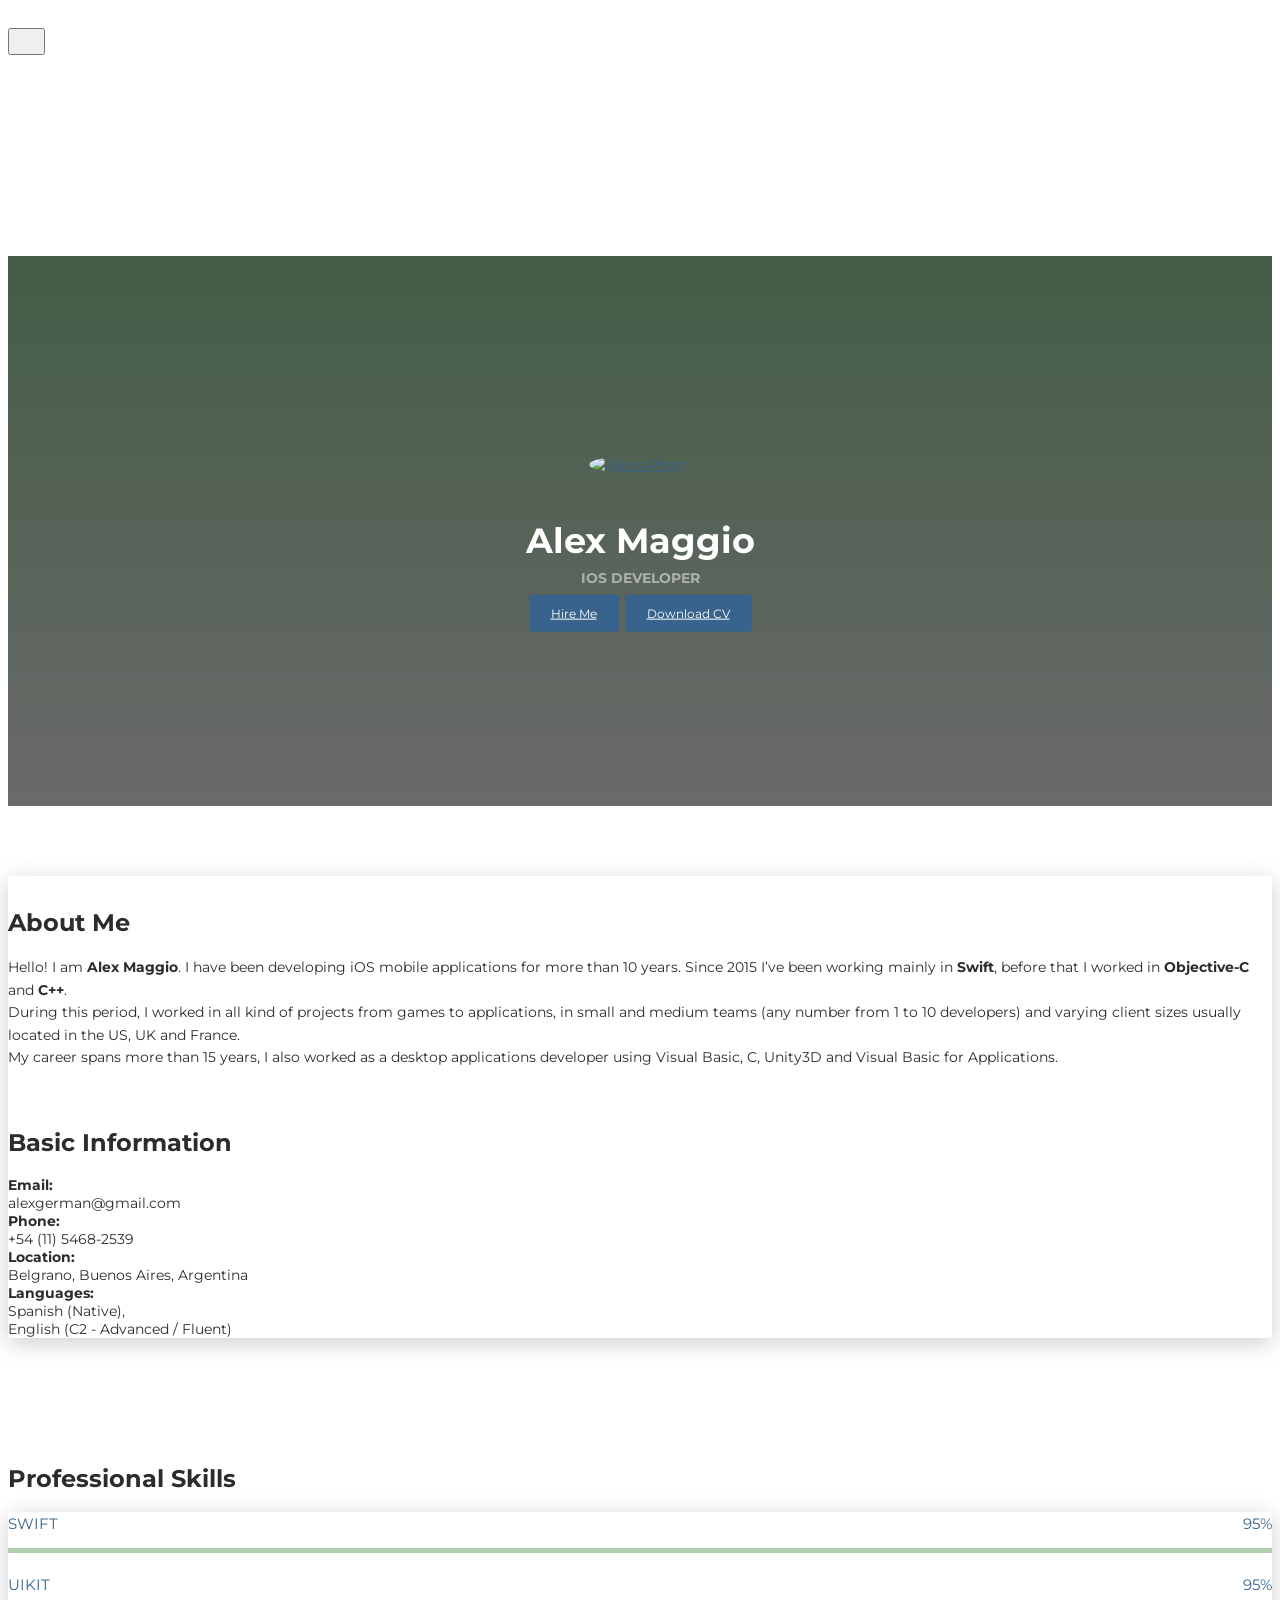
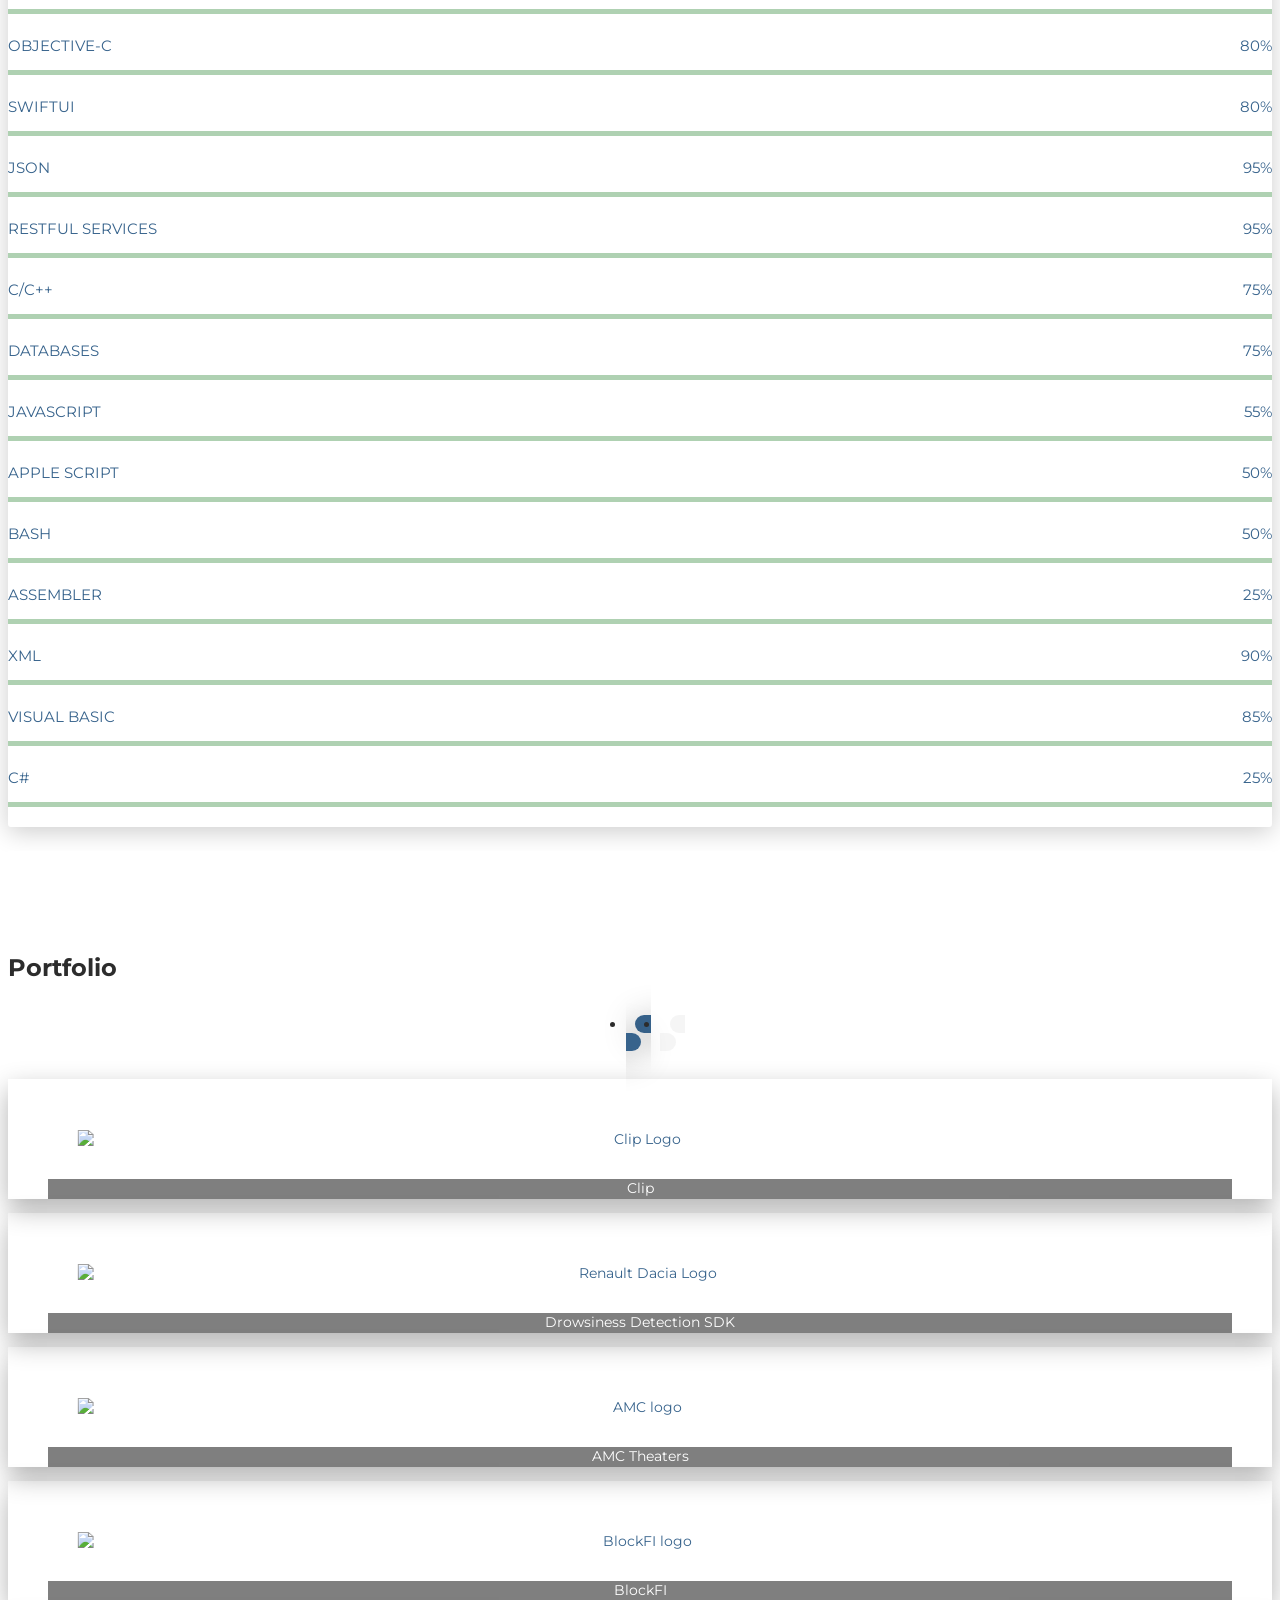
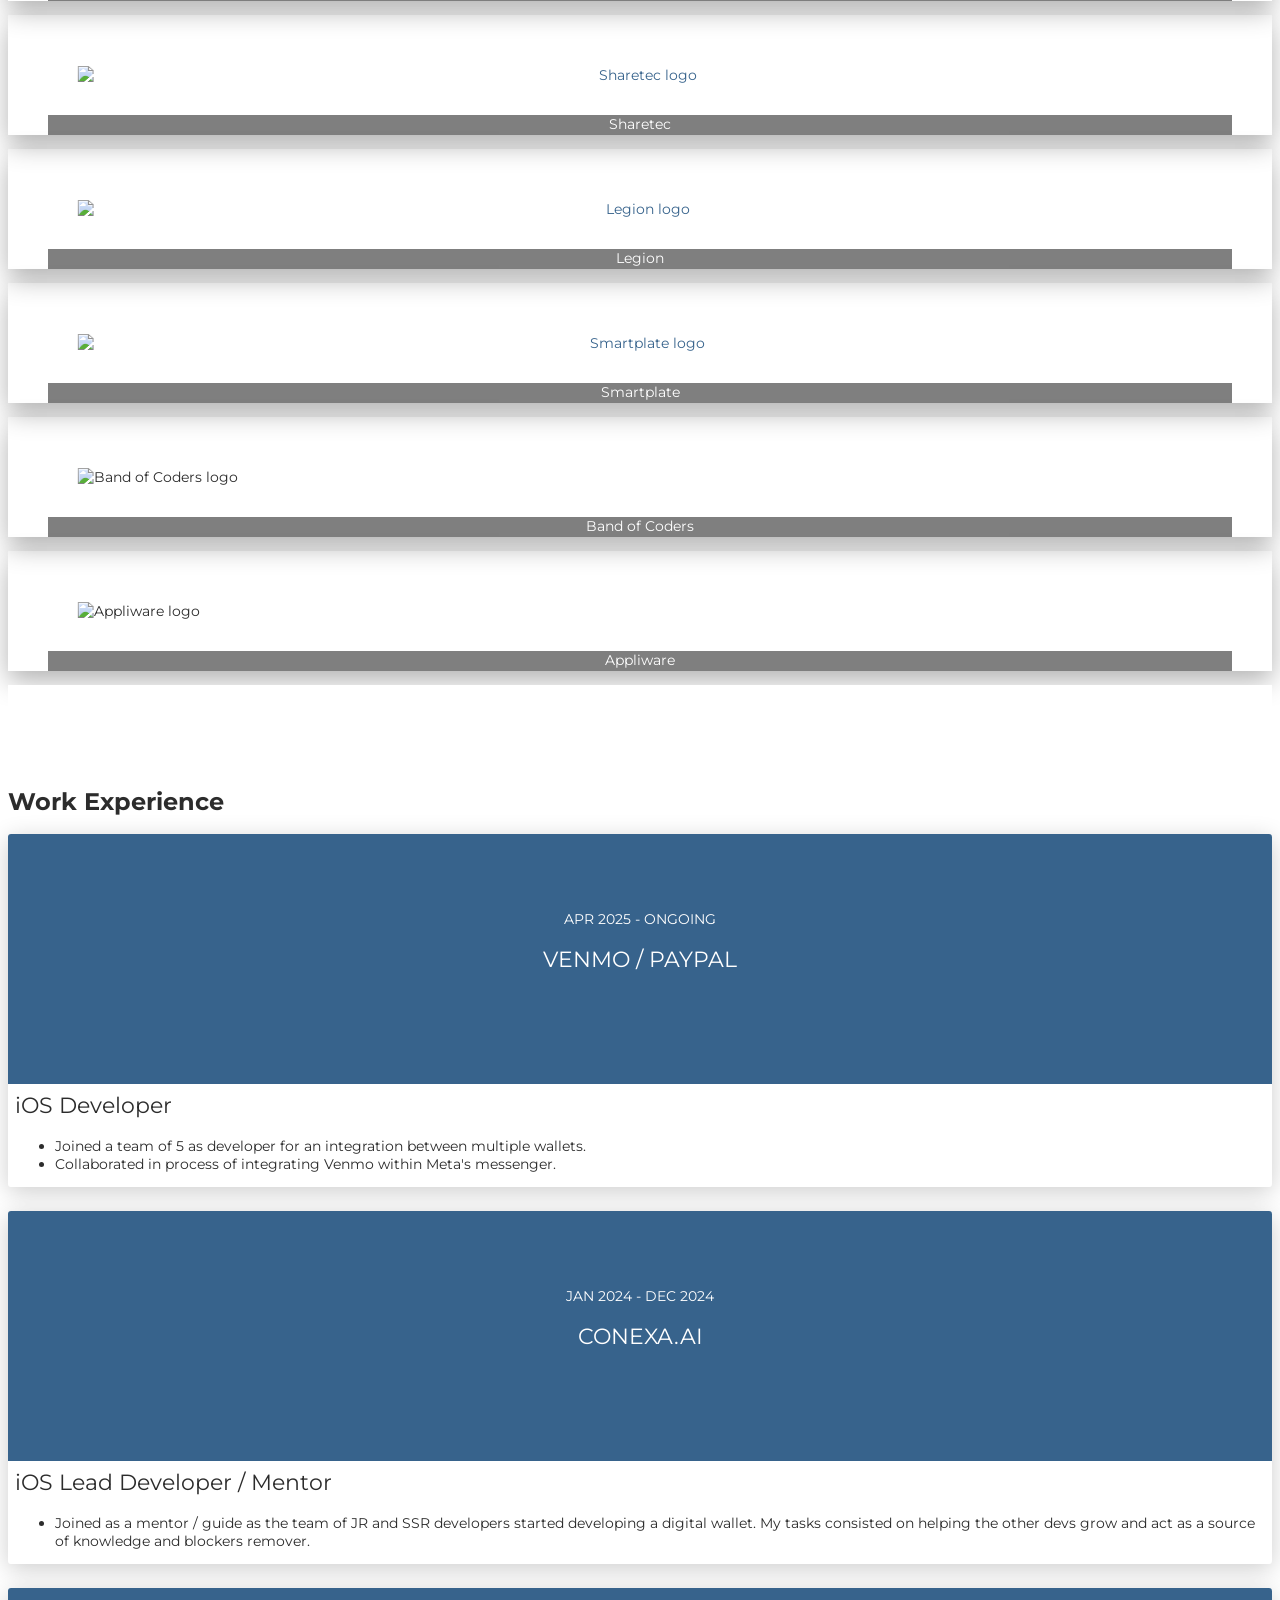
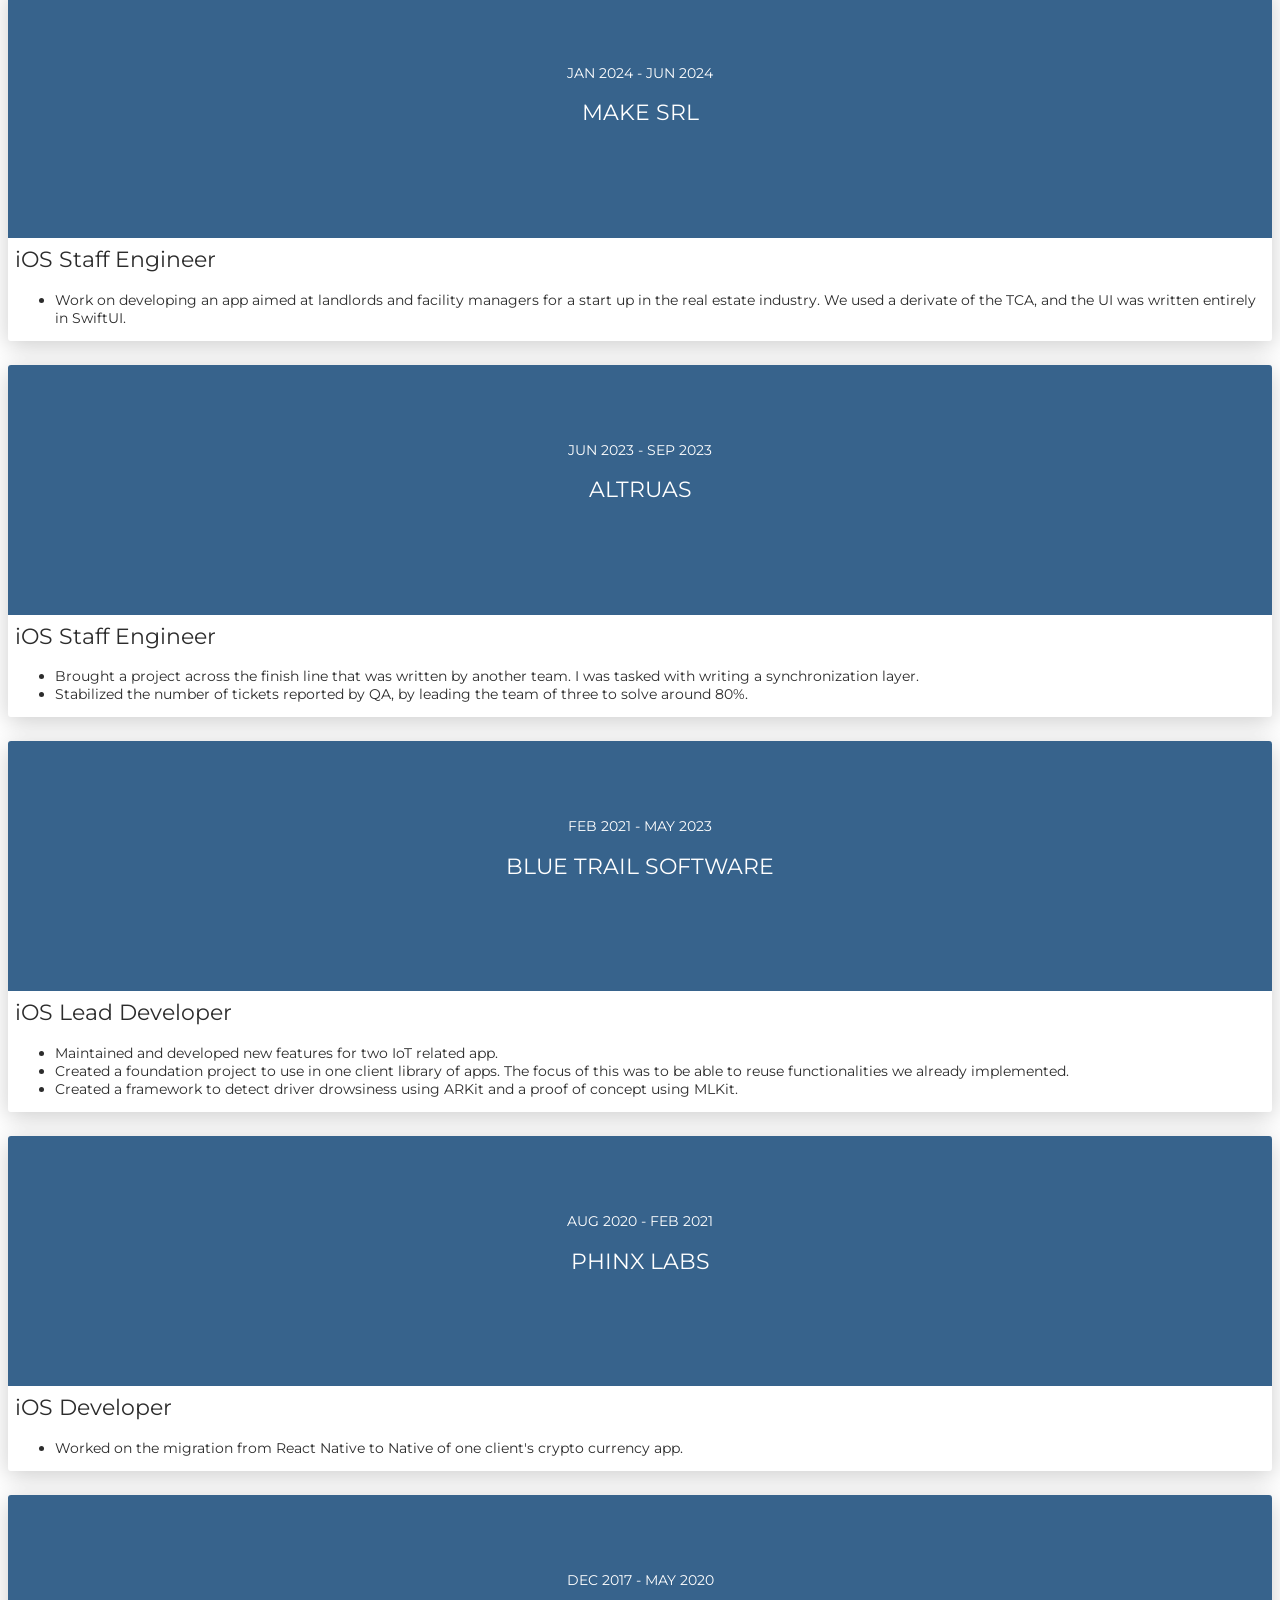
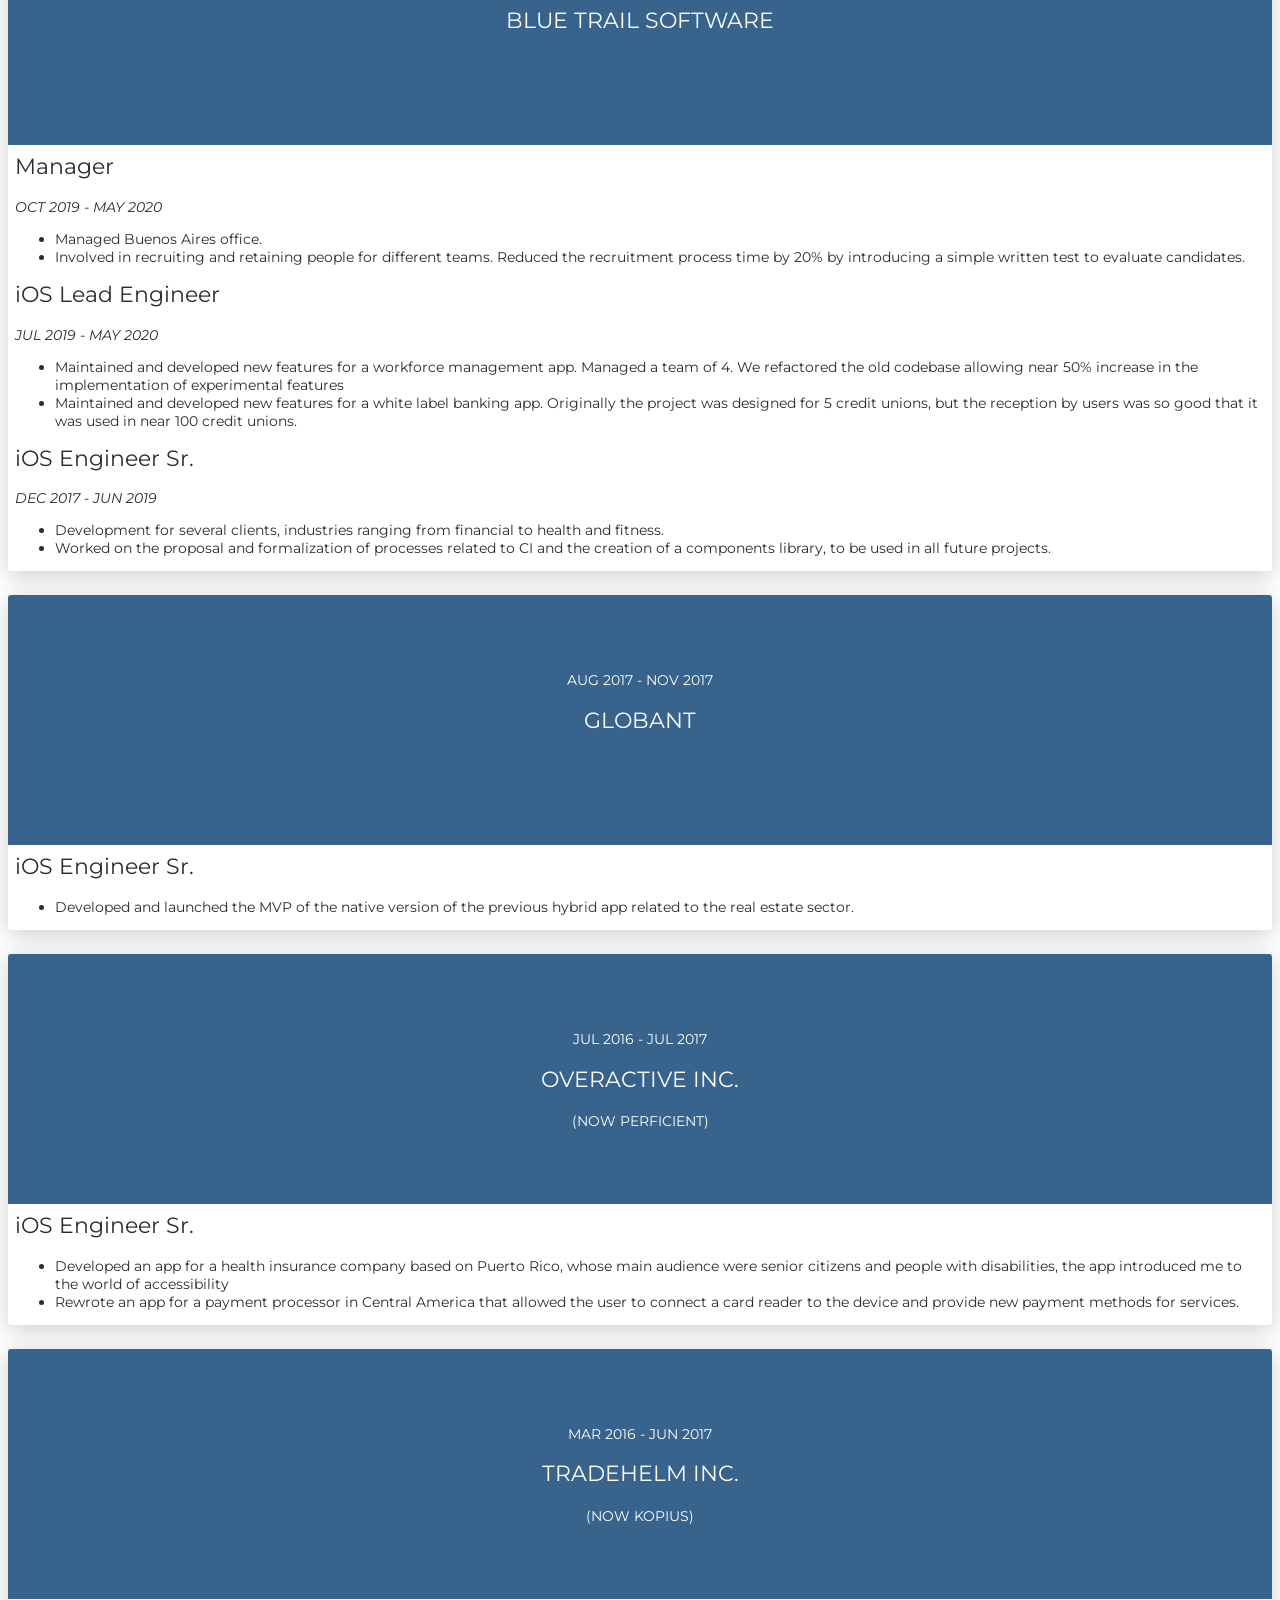
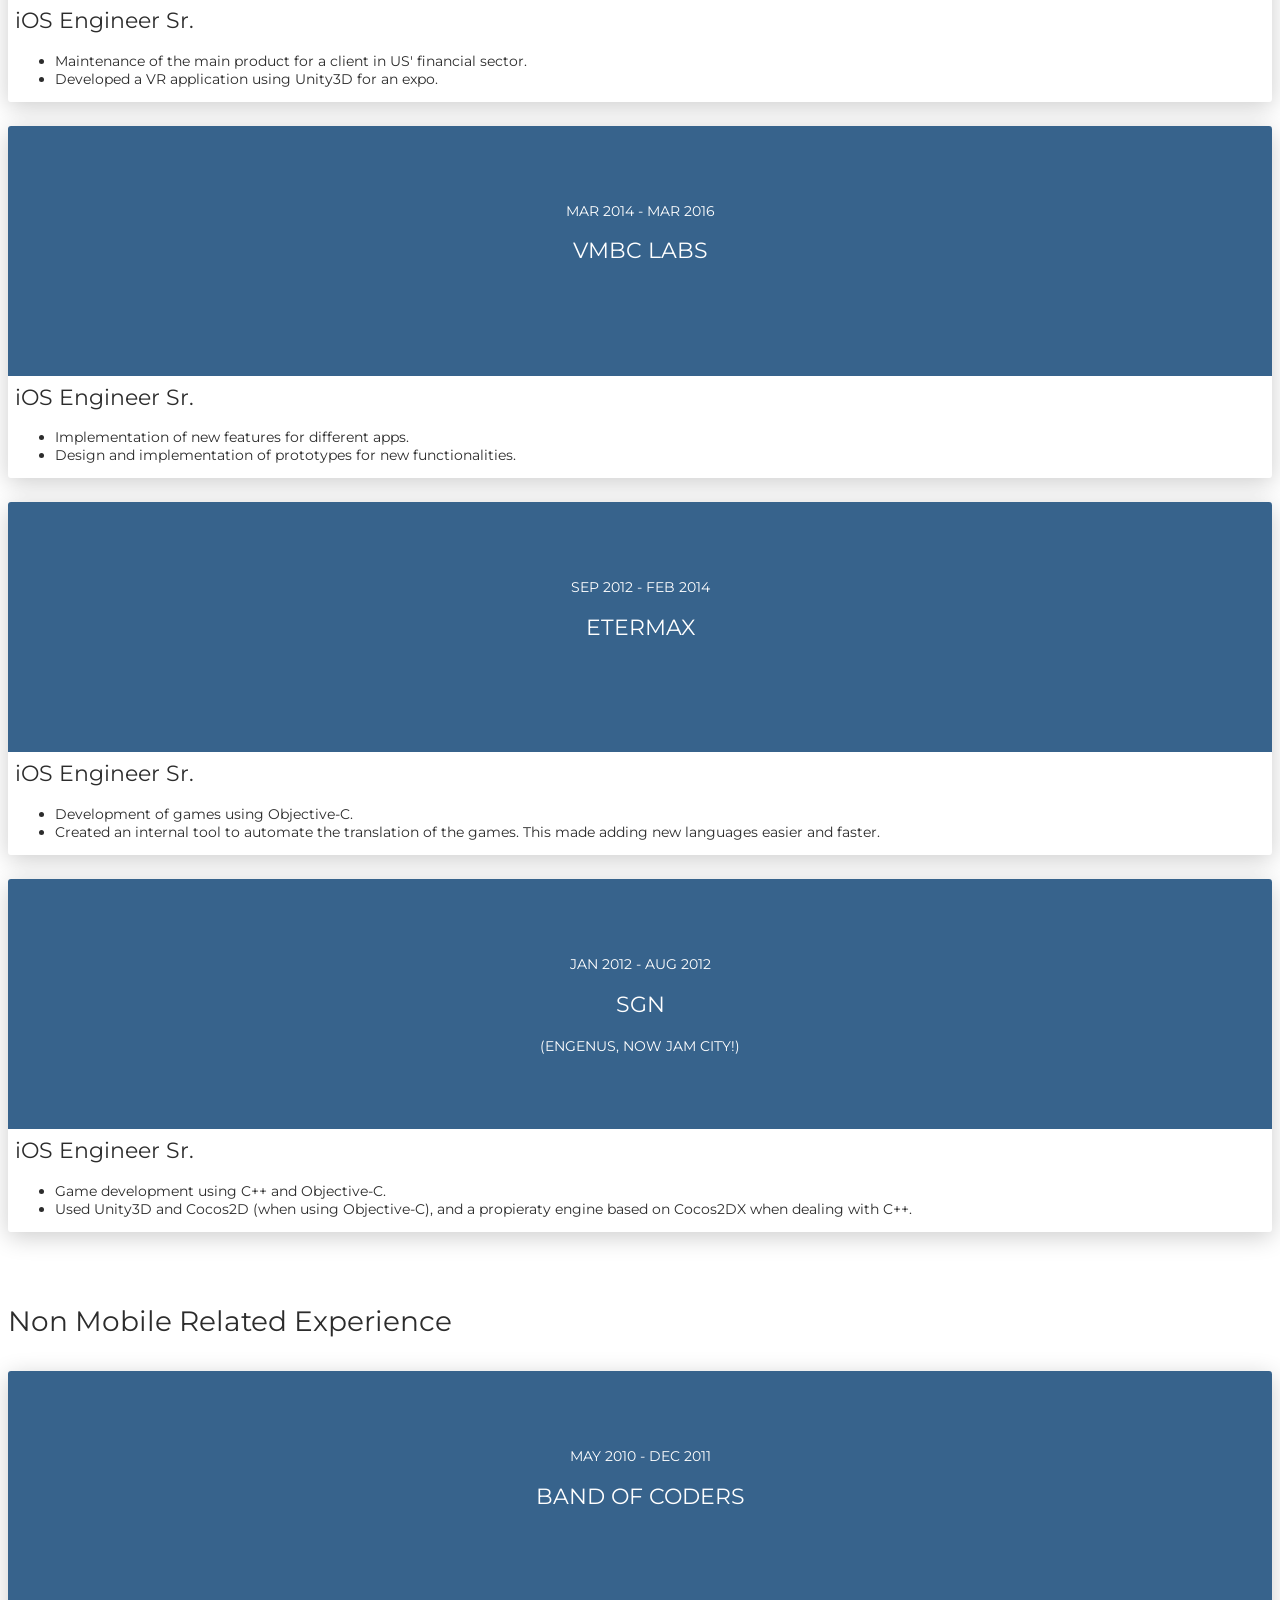
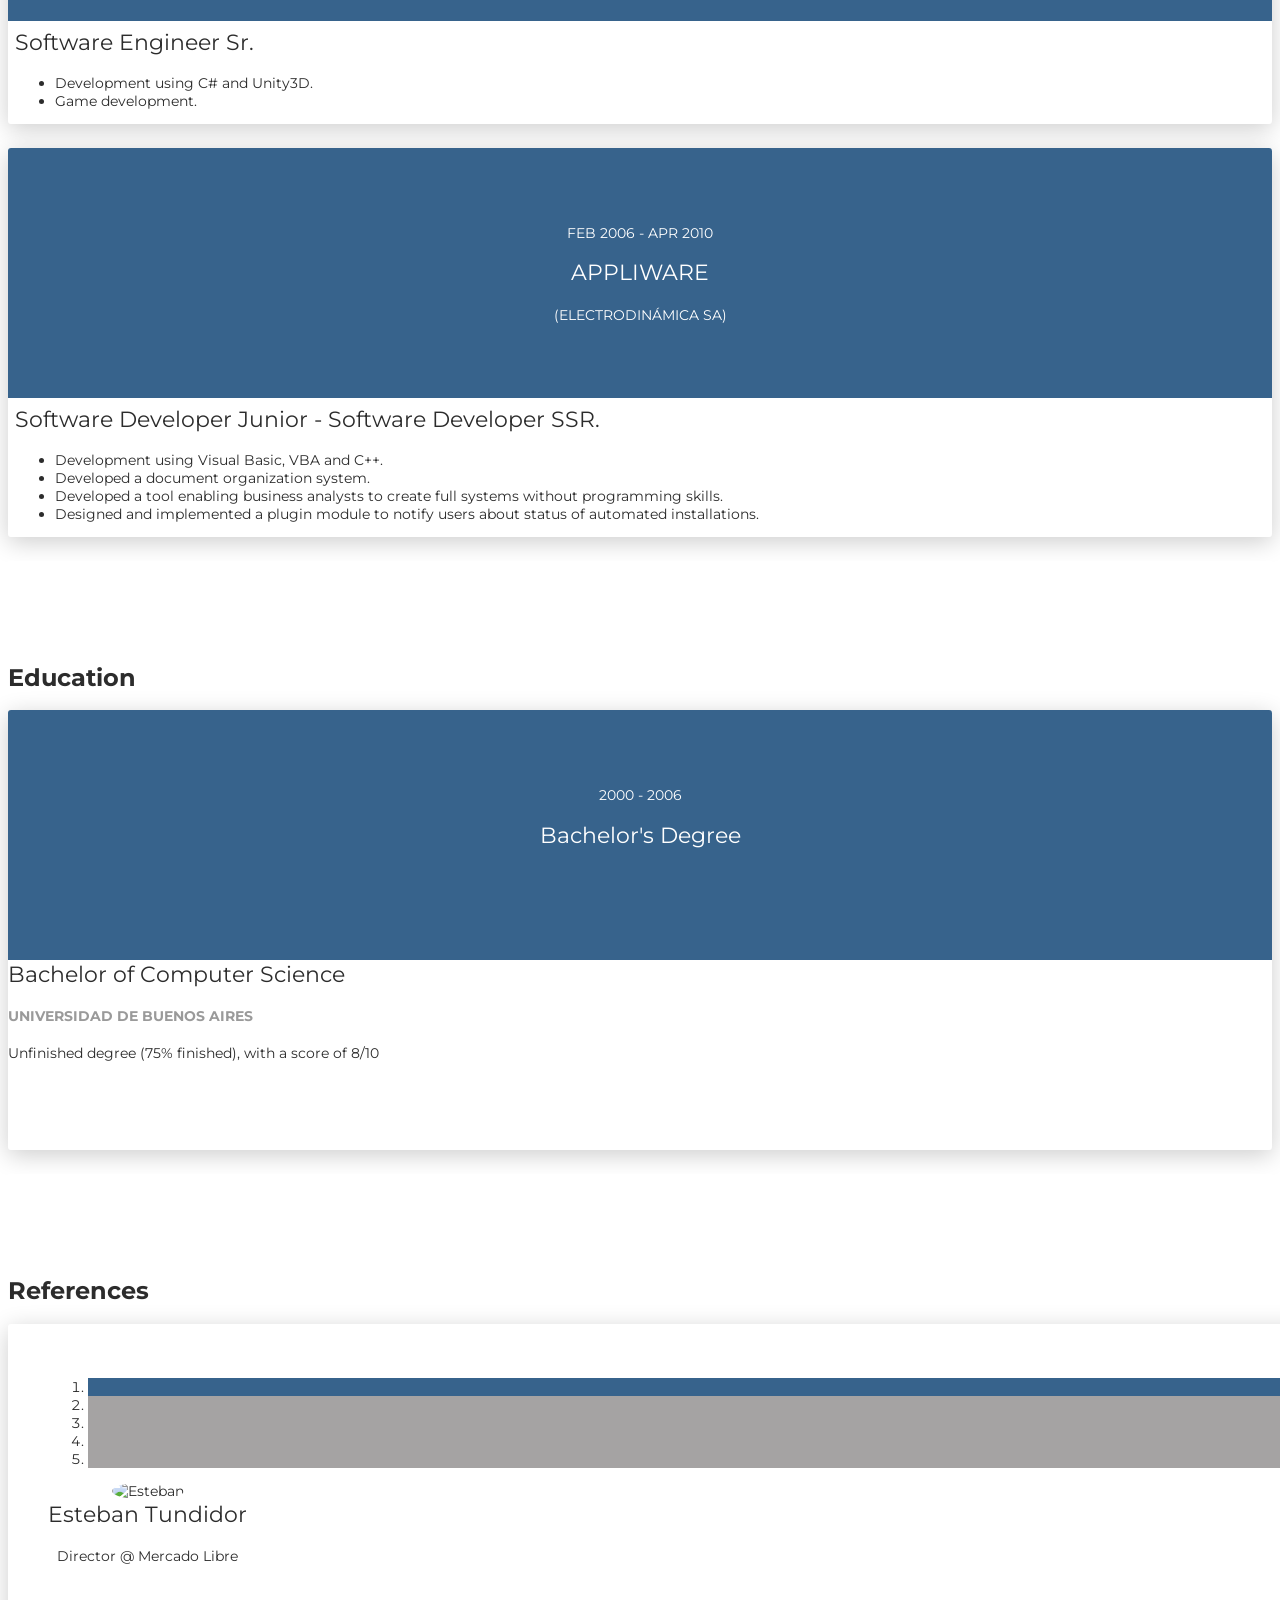
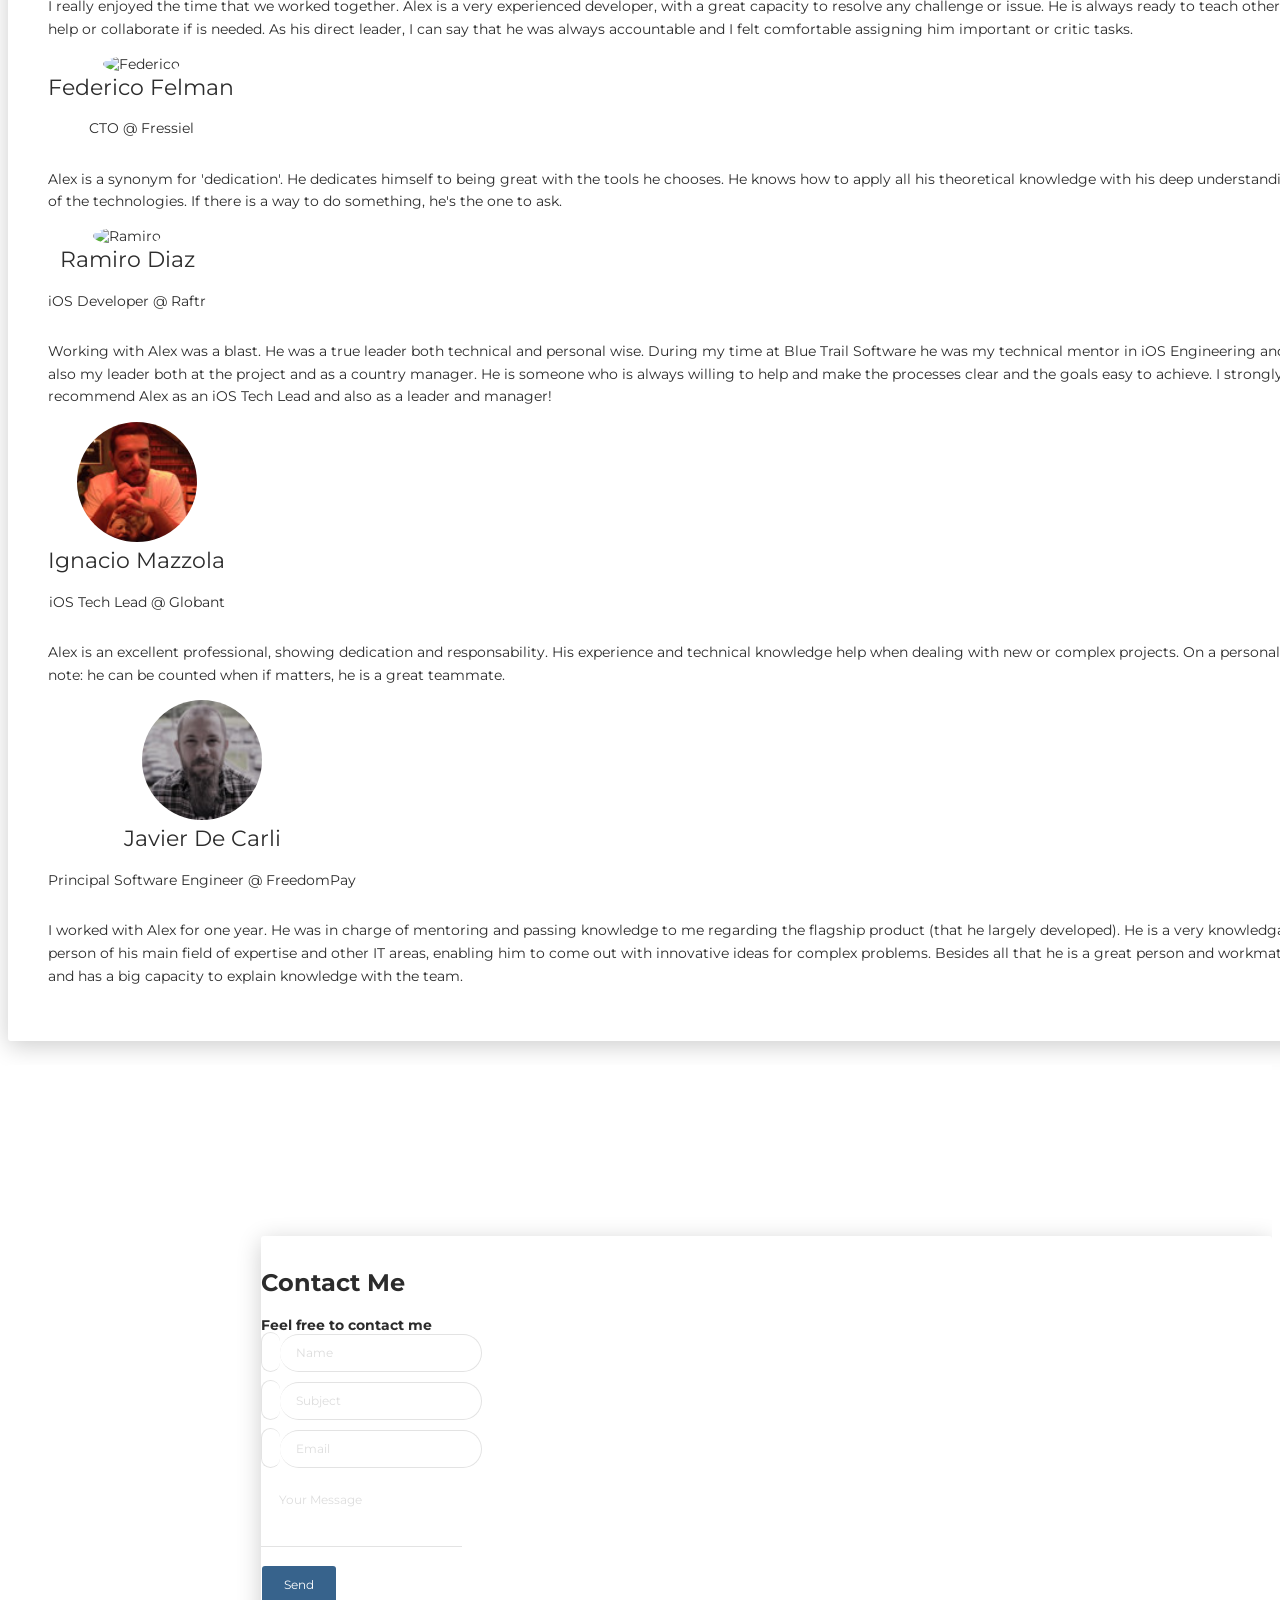
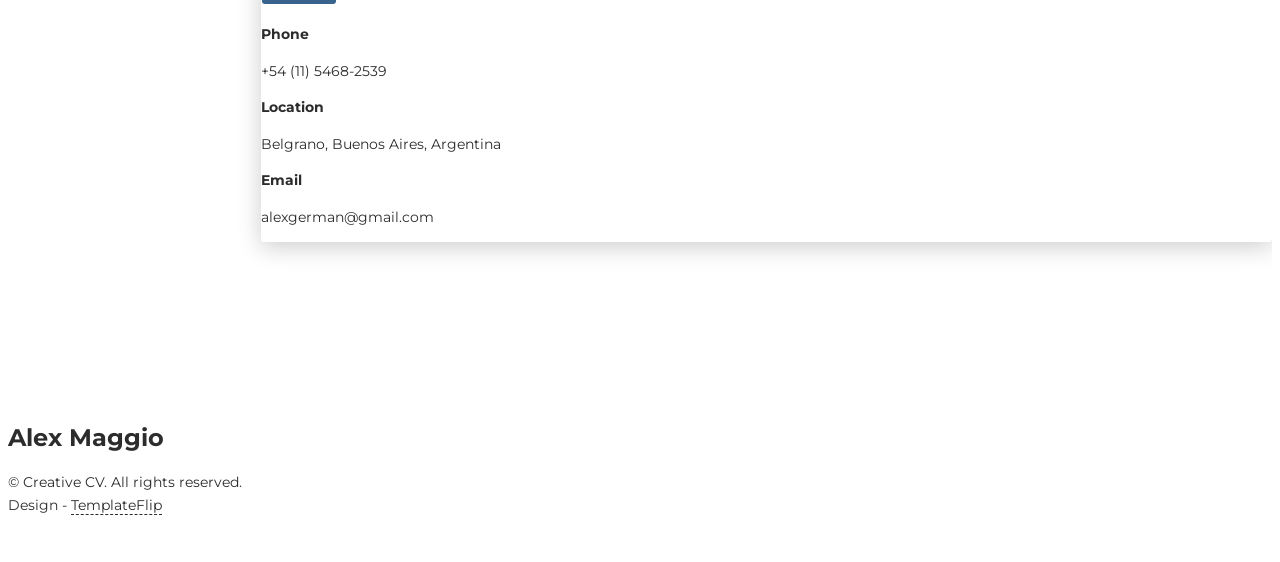
==== index.html @ cf3f0e04 "Updated Dec 09" ====
<!DOCTYPE html>
<html lang="en-US">
    <head>
        <meta charset="UTF-8">
        <meta http-equiv="X-UA-Compatible" content="IE=edge">
        <meta name="viewport" content="width=device-width, initial-scale=1">
        <title>Alex Maggio</title>
        <link href="https://fonts.googleapis.com/css?family=Montserrat:400,700,200" rel="stylesheet">
        <link href="https://maxcdn.bootstrapcdn.com/font-awesome/latest/css/font-awesome.min.css" rel="stylesheet">
        <link href="css/aos.css?ver=1.1.0" rel="stylesheet">
        <link href="css/bootstrap.min.css?ver=1.1.0" rel="stylesheet">
        <link href="css/main.css?ver=1.1.0" rel="stylesheet">
        <noscript>
            <style type="text/css">
[data-aos] {
opacity: 1 !important;
transform: translate(0) scale(1) !important;
}
            </style>
        </noscript>
    </head>
    <body id="top">
        <header>
<div class="profile-page sidebar-collapse">
<nav class="navbar navbar-expand-lg fixed-top navbar-transparent bg-primary" color-on-scroll="400">
<div class="container">
<div class="navbar-translate">
<a class="navbar-brand" href="#" rel="tooltip"></a>
<button class="navbar-toggler navbar-toggler" type="button" data-toggle="collapse" data-target="#navigation" aria-controls="navigation" aria-expanded="false" aria-label="Toggle navigation">
<span class="navbar-toggler-bar bar1"></span>
<span class="navbar-toggler-bar bar2"></span>
<span class="navbar-toggler-bar bar3"></span>
</button>
</div>
<!--
<div class="collapse navbar-collapse justify-content-start" id="navigation">
<h7 color="#FFFFFF">
<img height="16px" width="16px" src="images/flags/ar.svg"> / <a href="index.html"><img height="16px" width="16px" src="images/flags/gb.svg"></a>
</h7>
</div>
-->
<div class="collapse navbar-collapse justify-content-end" id="navigation">
<ul class="navbar-nav">
<li class="nav-item"><a class="nav-link smooth-scroll" href="#about">About</a></li>
<li class="nav-item"><a class="nav-link smooth-scroll" href="#skill">Skills</a></li>
<li class="nav-item"><a class="nav-link smooth-scroll" href="#experience">Experience</a></li>
<li class="nav-item"><a class="nav-link smooth-scroll" href="#education">Education</a></li>
<li class="nav-item"><a class="nav-link smooth-scroll" href="#contact">Contact</a></li>
</ul>
</div>
</div>
</nav>
</div>
</header>
        <div class="page-content">
            <div>
                <div class="profile-page">
                    <div class="wrapper">
                        <div class="page-header page-header-small" filter-color="green">
                            <div class="page-header-image" data-parallax="true" style="background-image: url('images/cc-bg-1.jfif')"></div>
                            <div class="container">
                                <div class="content-center">
                                    <div class="cc-profile-image">
                                        <a href="#">
                                            <img src="images/alex-01.jfif" alt="Alex's Photo">
                                        </a>
                                    </div>
                                    <div class="h2 title">Alex Maggio</div>
                                    <p class="category text-white">iOS Developer</p>
                                    <a
                                        class="btn btn-primary smooth-scroll mr-2"
                                        href="#contact"
                                        data-aos="zoom-in"
                                        data-aos-anchor="data-aos-anchor"
                                    >Hire Me</a>
                                    <a
                                        class="btn btn-primary"
                                        href="resources/iOS-AlexMaggio-en.pdf"
                                        target="_blank"
                                        data-aos="zoom-in"
                                        data-aos-anchor="data-aos-anchor"
                                    >Download CV</a>
                                </div>
                            </div>
                            <div class="section">
                                <div class="container"></div>
                            </div>
                        </div>
                    </div>
                </div>
                <div class="section" id="about">
    <div class="container">
        <div class="card" data-aos="fade-up" data-aos-offset="10">
            <div class="row">
                <div class="col-lg-6 col-md-12">
                    <div class="card-body">
                        <div class="h4 mt-0 title">About Me</div>
                        <p>Hello! I am
                            <strong>Alex Maggio</strong>. I have been developing iOS mobile applications for more than 10 years. Since 2015 I’ve been working mainly in
                            <strong>Swift</strong>, before that I worked in
                            <strong>Objective-C</strong> and
                            <strong>C++</strong>.
                            <br>During this period, I worked in all kind of projects from games to applications, in small and medium teams (any number from 1 to 10 developers) and varying client sizes usually located in the US, UK and France.
                            <br>My career spans more than 15 years, I also worked as a desktop applications developer using Visual Basic, C, Unity3D and Visual Basic for Applications.
                        </p>
                    </div>
                </div>
                <div class="col-lg-6 col-md-12">
                    <div class="card-body">
                        <div class="h4 mt-0 title">Basic Information</div>
                        <div class="row mt-3">
                            <div class="col-sm-4">
                                <strong class="text-uppercase">Email:</strong>
                            </div>
                            <div class="col-sm-8">alexgerman@gmail.com</div>
                        </div>
                        <div class="row mt-3">
                            <div class="col-sm-4">
                                <strong class="text-uppercase">Phone:</strong>
                            </div>
                            <div class="col-sm-8">+54 (11) 5468-2539</div>
                        </div>
                        <div class="row mt-3">
                            <div class="col-sm-4">
                                <strong class="text-uppercase">Location:</strong>
                            </div>
                            <div class="col-sm-8">Belgrano, Buenos Aires, Argentina</div>
                        </div>
                        <div class="row mt-3">
                            <div class="col-sm-4">
                                <strong class="text-uppercase">Languages:</strong>
                            </div>
                            <div class="col-sm-8">Spanish (Native),<br>English (C2 - Advanced / Fluent)</div>
                        </div>
                    </div>
                </div>
            </div>
        </div>
    </div>
</div>
                <div class="section" id="skill">
   <div class="container">
       <div class="h4 text-center mb-4 title">Professional Skills</div>
       <div class="card" data-aos="fade-up" data-aos-anchor-placement="top-bottom">
           <div class="card-body">
<div class="row">
<div class="col-md-3">
    <div class="progress-container progress-primary">
        <span class="progress-badge">Swift</span>
        <div class="progress">
            <div class="progress-bar progress-bar-primary" data-aos="progress-full" data-aos-offset="10" data-aos-duration="2000" role="progressbar" aria-valuenow="95" aria-valuemin="0" aria-valuemax="100" style="width: 95%;">
            </div>
            <span class="progress-value">95%</span>
        </div>
    </div>
</div>
<div class="col-md-3">
    <div class="progress-container progress-primary">
        <span class="progress-badge">UIKit</span>
        <div class="progress">
            <div class="progress-bar progress-bar-primary" data-aos="progress-full" data-aos-offset="10" data-aos-duration="2000" role="progressbar" aria-valuenow="95" aria-valuemin="0" aria-valuemax="100" style="width: 95%;">
            </div>
            <span class="progress-value">95%</span>
        </div>
    </div>
</div>
<div class="col-md-3">
    <div class="progress-container progress-primary">
        <span class="progress-badge">Objective-C</span>
        <div class="progress">
            <div class="progress-bar progress-bar-primary" data-aos="progress-full" data-aos-offset="10" data-aos-duration="2000" role="progressbar" aria-valuenow="80" aria-valuemin="0" aria-valuemax="100" style="width: 80%;">
            </div>
            <span class="progress-value">80%</span>
        </div>
    </div>
</div>
<div class="col-md-3">
    <div class="progress-container progress-primary">
        <span class="progress-badge">SwiftUI</span>
        <div class="progress">
            <div class="progress-bar progress-bar-primary" data-aos="progress-full" data-aos-offset="10" data-aos-duration="2000" role="progressbar" aria-valuenow="80" aria-valuemin="0" aria-valuemax="100" style="width: 80%;">
            </div>
            <span class="progress-value">80%</span>
        </div>
    </div>
</div>
</div>
<div class="row">
<div class="col-md-3">
    <div class="progress-container progress-primary">
        <span class="progress-badge">JSON</span>
        <div class="progress">
            <div class="progress-bar progress-bar-primary" data-aos="progress-full" data-aos-offset="10" data-aos-duration="2000" role="progressbar" aria-valuenow="95" aria-valuemin="0" aria-valuemax="100" style="width: 95%;">
            </div>
            <span class="progress-value">95%</span>
        </div>
    </div>
</div>
<div class="col-md-3">
    <div class="progress-container progress-primary">
        <span class="progress-badge">RESTful Services</span>
        <div class="progress">
            <div class="progress-bar progress-bar-primary" data-aos="progress-full" data-aos-offset="10" data-aos-duration="2000" role="progressbar" aria-valuenow="95" aria-valuemin="0" aria-valuemax="100" style="width: 95%;">
            </div>
            <span class="progress-value">95%</span>
        </div>
    </div>
</div>
<div class="col-md-3">
    <div class="progress-container progress-primary">
        <span class="progress-badge">C/C++</span>
        <div class="progress">
            <div class="progress-bar progress-bar-primary" data-aos="progress-full" data-aos-offset="10" data-aos-duration="2000" role="progressbar" aria-valuenow="75" aria-valuemin="0" aria-valuemax="100" style="width: 75%;">
            </div>
            <span class="progress-value">75%</span>
        </div>
    </div>
</div>
<div class="col-md-3">
    <div class="progress-container progress-primary">
        <span class="progress-badge">Databases</span>
        <div class="progress">
            <div class="progress-bar progress-bar-primary" data-aos="progress-full" data-aos-offset="10" data-aos-duration="2000" role="progressbar" aria-valuenow="75" aria-valuemin="0" aria-valuemax="100" style="width: 75%;">
            </div>
            <span class="progress-value">75%</span>
        </div>
    </div>
</div>
</div>
<div class="row">
<div class="col-md-3">
    <div class="progress-container progress-primary">
        <span class="progress-badge">Javascript</span>
        <div class="progress">
            <div class="progress-bar progress-bar-primary" data-aos="progress-full" data-aos-offset="10" data-aos-duration="2000" role="progressbar" aria-valuenow="55" aria-valuemin="0" aria-valuemax="100" style="width: 55%;">
            </div>
            <span class="progress-value">55%</span>
        </div>
    </div>
</div>
<div class="col-md-3">
    <div class="progress-container progress-primary">
        <span class="progress-badge">Apple Script</span>
        <div class="progress">
            <div class="progress-bar progress-bar-primary" data-aos="progress-full" data-aos-offset="10" data-aos-duration="2000" role="progressbar" aria-valuenow="50" aria-valuemin="0" aria-valuemax="100" style="width: 50%;">
            </div>
            <span class="progress-value">50%</span>
        </div>
    </div>
</div>
<div class="col-md-3">
    <div class="progress-container progress-primary">
        <span class="progress-badge">Bash</span>
        <div class="progress">
            <div class="progress-bar progress-bar-primary" data-aos="progress-full" data-aos-offset="10" data-aos-duration="2000" role="progressbar" aria-valuenow="50" aria-valuemin="0" aria-valuemax="100" style="width: 50%;">
            </div>
            <span class="progress-value">50%</span>
        </div>
    </div>
</div>
<div class="col-md-3">
    <div class="progress-container progress-primary">
        <span class="progress-badge">Assembler</span>
        <div class="progress">
            <div class="progress-bar progress-bar-primary" data-aos="progress-full" data-aos-offset="10" data-aos-duration="2000" role="progressbar" aria-valuenow="25" aria-valuemin="0" aria-valuemax="100" style="width: 25%;">
            </div>
            <span class="progress-value">25%</span>
        </div>
    </div>
</div>
</div>
<div class="row">
<div class="col-md-3">
    <div class="progress-container progress-primary">
        <span class="progress-badge">XML</span>
        <div class="progress">
            <div class="progress-bar progress-bar-primary" data-aos="progress-full" data-aos-offset="10" data-aos-duration="2000" role="progressbar" aria-valuenow="90" aria-valuemin="0" aria-valuemax="100" style="width: 90%;">
            </div>
            <span class="progress-value">90%</span>
        </div>
    </div>
</div>
<div class="col-md-3">
    <div class="progress-container progress-primary">
        <span class="progress-badge">Visual Basic</span>
        <div class="progress">
            <div class="progress-bar progress-bar-primary" data-aos="progress-full" data-aos-offset="10" data-aos-duration="2000" role="progressbar" aria-valuenow="85" aria-valuemin="0" aria-valuemax="100" style="width: 85%;">
            </div>
            <span class="progress-value">85%</span>
        </div>
    </div>
</div>
<div class="col-md-3">
    <div class="progress-container progress-primary">
        <span class="progress-badge">C#</span>
        <div class="progress">
            <div class="progress-bar progress-bar-primary" data-aos="progress-full" data-aos-offset="10" data-aos-duration="2000" role="progressbar" aria-valuenow="25" aria-valuemin="0" aria-valuemax="100" style="width: 25%;">
            </div>
            <span class="progress-value">25%</span>
        </div>
    </div>
</div>
</div>
           </div>
       </div>
   </div>
</div>
                <div class="section" id="portfolio">
                    <div class="container">
                        <div class="row">
                            <div class="col-md-6 ml-auto mr-auto">
                                <div class="h4 text-center mb-4 title">Portfolio</div>
                                <div class="nav-align-center">
                                    <ul class="nav nav-pills nav-pills-primary" role="tablist">
                                        <li class="nav-item">
                                            <a
                                                class="nav-link active"
                                                data-toggle="tab"
                                                href="#ios-development"
                                                role="tablist"
                                            >
                                                <i class="fa fa-mobile-phone" aria-hidden="true"></i>
                                            </a>
                                        </li>
                                        <li class="nav-item">
                                            <a
                                                class="nav-link"
                                                data-toggle="tab"
                                                href="#non-mobile"
                                                role="tablist"
                                            >
                                                <i class="fa fa-desktop" aria-hidden="true"></i>
                                            </a>
                                        </li>
                                    </ul>
                                </div>
                            </div>
                        </div>
                        <div class="tab-content gallery mt-5">
                            <div class="tab-pane active" id="ios-development">
                                <center>
                                <div class="ml-auto mr-auto">
                                    <div class="row">
                                        <div class="col-md-3">
                                            <div class="cc-porfolio-image img-raised" data-aos="fade-up" data-aos-anchor-placement="top-bottom">
                                                <a href="https://apps.apple.com/us/app/clip/id771245360" target="_blank">
                                                    <figure>
                                                        <img src="images/projects/conexa-clip-wallet.jpg" alt="Clip Logo">
                                                        <figcaption>Clip</figcaption>
                                                    </figure>
                                                </a>
                                            </div>
                                        </div>
                                        <div class="col-md-3">
                                            <div class="cc-porfolio-image img-raised" data-aos="fade-up" data-aos-anchor-placement="top-bottom">
                                                <a href="#ios-development">
                                                    <figure>
                                                        <img src="images/projects/bts-renault-drowsinessdetection.jpg" alt="Renault Dacia Logo">
                                                        <figcaption>Drowsiness Detection SDK</figcaption>
                                                    </figure>
                                                </a>
                                            </div>
                                        </div>
                                        <div class="col-md-3">
                                            <div class="cc-porfolio-image img-raised" data-aos="fade-up" data-aos-anchor-placement="top-bottom">
                                                <a href="https://apps.apple.com/us/app/amc-theatres-movies-more/id509199715" target="_blank">
                                                    <figure>
                                                        <img src="images/projects/vmbc-amc.jpg" alt="AMC logo">
                                                        <figcaption>AMC Theaters</figcaption>
                                                    </figure>
                                                </a>
                                            </div>
                                        </div>
                                    </div>
                                    <div class="row">
                                        <div class="col-md-3">
                                            <div class="cc-porfolio-image img-raised" data-aos="fade-up" data-aos-anchor-placement="top-bottom">
                                                <a href="#ios-development">
                                                    <figure>
                                                        <img src="images/projects/phinx-blockfi.png" alt="BlockFI logo">
                                                        <figcaption>BlockFI</figcaption>
                                                    </figure>
                                                </a>
                                            </div>
                                        </div>
                                        <div class="col-md-3">
                                            <div class="cc-porfolio-image img-raised" data-aos="fade-up" data-aos-anchor-placement="top-bottom">
                                                <a href="https://apps.apple.com/ar/app/sharetec-mobile-2-0/id1476859726" target="_blank">
                                                    <figure>
                                                        <img src="images/projects/bts-sharetec.jpg" alt="Sharetec logo">
                                                        <figcaption>Sharetec</figcaption>
                                                    </figure>
                                                </a>
                                            </div>
                                        </div>
                                        <div class="col-md-3">
                                            <div class="cc-porfolio-image img-raised" data-aos="fade-up" data-aos-anchor-placement="top-bottom">
                                                <a href="https://itunes.apple.com/us/app/legion-workforce-engagement/id1176397649?mt=8" target="_blank">
                                                    <figure>
                                                        <img src="images/projects/bts-legion.png" alt="Legion logo">
                                                        <figcaption>Legion</figcaption>
                                                    </figure>
                                                </a>
                                            </div>
                                        </div>
                                    </div>
                                    <div class="row">
                                        <div class="col-md-3">
                                        </div>
                                        <div class="col-md-3">
                                            <div class="cc-porfolio-image img-raised" data-aos="fade-up" data-aos-anchor-placement="top-bottom">
                                                <a href="https://apps.apple.com/us/app/smartplate-1-food-tracker/id1171397735" target="_blank">
                                                    <figure>
                                                        <img src="images/projects/bts-smartplate.jpg" alt="Smartplate logo">
                                                        <figcaption>Smartplate</figcaption>
                                                    </figure>
                                                </a>
                                            </div>
                                        </div>
                                        <div class="col-md-3">
                                        </div>
                                    </div>
                                </div>
                                </center>
                            </div>
                            <div class="tab-pane" id="non-mobile">
                                <div class="ml-auto mr-auto">
                                    <div class="row">
                                        <div class="col-md-6">
                                            <div class="cc-porfolio-image img-raised" data-aos="fade-up" data-aos-anchor-placement="top-bottom">
                                                <figure>
                                                    <img src="images/projects/boc.jpg" alt="Band of Coders logo">
                                                    <figcaption>Band of Coders</figcaption>
                                                </figure>
                                            </div>
                                        </div>
                                        <div class="col-md-6">
                                            <div class="cc-porfolio-image img-raised" data-aos="fade-up" data-aos-anchor-placement="top-bottom">
                                                <figure>
                                                    <img src="images/projects/appliware.jpg" alt="Appliware logo">
                                                    <figcaption>Appliware</figcaption>
                                                </figure>
                                            </div>
                                        </div>
                                    </div>
                                </div>
                            </div>
                        </div>
                    </div>
                </div>
                <div class="section" id="experience">
<div class="container cc-experience">
<div class="h4 text-center mb-4 title">Work Experience</div>
<div class="card" id="FE129D4A-A931-4DCE-BBD4-2311A9349344">
    <div class="row">
        <div class="col-md-3 bg-primary" data-aos="fade-right" data-aos-offset="50" data-aos-duration="1000">
            <div class="card-body cc-experience-header">
                <p>Apr 2025 - Ongoing</p>
                <div class="h5">Venmo / Paypal</div>
                <p></p>
            </div>
        </div>
        <div class="col-md-9" data-aos="fade-left" data-aos-offset="50" data-aos-duration="1000">
            <div style="margin-top: 0.5em; margin-left: 0.5em; margin-right: 0.5em; margin-bottom: 0.5em">
<div class="h5">iOS Developer</div>
<ul>
<li>Joined a team of 5 as developer for an integration between multiple wallets.</li>
<li>Collaborated in process of integrating Venmo within Meta's messenger.</li>
</ul>
</div>
        </div>
    </div>
</div>
<div class="card" id="7F2E7C67-B87E-49AC-8960-597EE748CB09">
    <div class="row">
        <div class="col-md-3 bg-primary" data-aos="fade-right" data-aos-offset="50" data-aos-duration="1000">
            <div class="card-body cc-experience-header">
                <p>Jan 2024 - Dec 2024</p>
                <div class="h5">Conexa.ai</div>
                <p></p>
            </div>
        </div>
        <div class="col-md-9" data-aos="fade-left" data-aos-offset="50" data-aos-duration="1000">
            <div style="margin-top: 0.5em; margin-left: 0.5em; margin-right: 0.5em; margin-bottom: 0.5em">
<div class="h5">iOS Lead Developer / Mentor</div>
<ul>
<li>Joined as a mentor / guide as the team of JR and SSR developers started developing a digital wallet. My tasks consisted on helping the other devs grow and act as a source of knowledge and blockers remover.</li>
</ul>
</div>
        </div>
    </div>
</div>
<div class="card" id="516352FD-9C1B-42A5-8D23-9FF769CF01AA">
    <div class="row">
        <div class="col-md-3 bg-primary" data-aos="fade-right" data-aos-offset="50" data-aos-duration="1000">
            <div class="card-body cc-experience-header">
                <p>Jan 2024 - Jun 2024</p>
                <div class="h5">MAKE SRL</div>
                <p></p>
            </div>
        </div>
        <div class="col-md-9" data-aos="fade-left" data-aos-offset="50" data-aos-duration="1000">
            <div style="margin-top: 0.5em; margin-left: 0.5em; margin-right: 0.5em; margin-bottom: 0.5em">
<div class="h5">iOS Staff Engineer</div>
<ul>
<li>Work on developing an app aimed at landlords and facility managers for a start up in the real estate industry. We used a derivate of the TCA, and the UI was written entirely in SwiftUI.</li>
</ul>
</div>
        </div>
    </div>
</div>
<div class="card" id="6A483902-2080-4089-BFBE-EA218F18D06C">
    <div class="row">
        <div class="col-md-3 bg-primary" data-aos="fade-right" data-aos-offset="50" data-aos-duration="1000">
            <div class="card-body cc-experience-header">
                <p>Jun 2023 - Sep 2023</p>
                <div class="h5">Altruas</div>
                <p></p>
            </div>
        </div>
        <div class="col-md-9" data-aos="fade-left" data-aos-offset="50" data-aos-duration="1000">
            <div style="margin-top: 0.5em; margin-left: 0.5em; margin-right: 0.5em; margin-bottom: 0.5em">
<div class="h5">iOS Staff Engineer</div>
<ul>
<li>Brought a project across the finish line that was written by another team. I was tasked with writing a synchronization layer.</li>
<li>Stabilized the number of tickets reported by QA, by leading the team of three to solve around 80%.</li>
</ul>
</div>
        </div>
    </div>
</div>
<div class="card" id="65102392-58FF-4CEB-B6F6-40C6A3B6073D">
    <div class="row">
        <div class="col-md-3 bg-primary" data-aos="fade-right" data-aos-offset="50" data-aos-duration="1000">
            <div class="card-body cc-experience-header">
                <p>Feb 2021 - May 2023</p>
                <div class="h5">Blue Trail Software</div>
                <p></p>
            </div>
        </div>
        <div class="col-md-9" data-aos="fade-left" data-aos-offset="50" data-aos-duration="1000">
            <div style="margin-top: 0.5em; margin-left: 0.5em; margin-right: 0.5em; margin-bottom: 0.5em">
<div class="h5">iOS Lead Developer</div>
<ul>
<li>Maintained and developed new features for two IoT related app.</li>
<li>Created a foundation project to use in one client library of apps. The focus of this was to be able to reuse functionalities we already implemented.</li>
<li>Created a framework to detect driver drowsiness using ARKit and a proof of concept using MLKit.</li>
</ul>
</div>
        </div>
    </div>
</div>
<div class="card" id="72E68274-7C3A-4A0A-97EC-13F397B6960D">
    <div class="row">
        <div class="col-md-3 bg-primary" data-aos="fade-right" data-aos-offset="50" data-aos-duration="1000">
            <div class="card-body cc-experience-header">
                <p>Aug 2020 - Feb 2021</p>
                <div class="h5">Phinx Labs</div>
                <p></p>
            </div>
        </div>
        <div class="col-md-9" data-aos="fade-left" data-aos-offset="50" data-aos-duration="1000">
            <div style="margin-top: 0.5em; margin-left: 0.5em; margin-right: 0.5em; margin-bottom: 0.5em">
<div class="h5">iOS Developer</div>
<ul>
<li>Worked on the migration from React Native to Native of one client's crypto currency app.</li>
</ul>
</div>
        </div>
    </div>
</div>
<div class="card" id="93B493FA-8644-46DF-9269-D63510949C88">
    <div class="row">
        <div class="col-md-3 bg-primary" data-aos="fade-right" data-aos-offset="50" data-aos-duration="1000">
            <div class="card-body cc-experience-header">
                <p>Dec 2017 - May 2020</p>
                <div class="h5">Blue Trail Software</div>
                <p></p>
            </div>
        </div>
        <div class="col-md-9" data-aos="fade-left" data-aos-offset="50" data-aos-duration="1000">
            <div style="margin-top: 0.5em; margin-left: 0.5em; margin-right: 0.5em; margin-bottom: 0.5em">
<div class="h5">Manager</div>
<div class="h7">Oct 2019 - May 2020</div>
<ul>
<li>Managed Buenos Aires office.</li>
<li>Involved in recruiting and retaining people for different teams. Reduced the recruitment process time by 20% by introducing a simple written test to evaluate candidates.</li>
</ul>
</div>
<div style="margin-top: 0.5em; margin-left: 0.5em; margin-right: 0.5em; margin-bottom: 0.5em">
<div class="h5">iOS Lead Engineer</div>
<div class="h7">Jul 2019 - May 2020</div>
<ul>
<li>Maintained and developed new features for a workforce management app. Managed a team of 4. We refactored the old codebase allowing near 50% increase in the implementation of experimental features</li>
<li>Maintained and developed new features for a white label banking app. Originally the project was designed for 5 credit unions, but the reception by users was so good that it was used in near 100 credit unions.</li>
</ul>
</div>
<div style="margin-top: 0.5em; margin-left: 0.5em; margin-right: 0.5em; margin-bottom: 0.5em">
<div class="h5">iOS Engineer Sr.</div>
<div class="h7">Dec 2017 - Jun 2019</div>
<ul>
<li>Development for several clients, industries ranging from financial to health and fitness.</li>
<li>Worked on the proposal and formalization of processes related to CI and the creation of a components library, to be used in all future projects.</li>
</ul>
</div>
        </div>
    </div>
</div>
<div class="card" id="339453E4-9009-4474-8F55-5C4D34657812">
    <div class="row">
        <div class="col-md-3 bg-primary" data-aos="fade-right" data-aos-offset="50" data-aos-duration="1000">
            <div class="card-body cc-experience-header">
                <p>Aug 2017 - Nov 2017</p>
                <div class="h5">Globant</div>
                <p></p>
            </div>
        </div>
        <div class="col-md-9" data-aos="fade-left" data-aos-offset="50" data-aos-duration="1000">
            <div style="margin-top: 0.5em; margin-left: 0.5em; margin-right: 0.5em; margin-bottom: 0.5em">
<div class="h5">iOS Engineer Sr.</div>
<ul>
<li>Developed and launched the MVP of the native version of the previous hybrid app related to the real estate sector.</li>
</ul>
</div>
        </div>
    </div>
</div>
<div class="card" id="EA0D7A84-7919-44CF-9382-CF0D86391498">
    <div class="row">
        <div class="col-md-3 bg-primary" data-aos="fade-right" data-aos-offset="50" data-aos-duration="1000">
            <div class="card-body cc-experience-header">
                <p>Jul 2016 - Jul 2017</p>
                <div class="h5">Overactive Inc. </div>
                <p>(now Perficient)</p>
            </div>
        </div>
        <div class="col-md-9" data-aos="fade-left" data-aos-offset="50" data-aos-duration="1000">
            <div style="margin-top: 0.5em; margin-left: 0.5em; margin-right: 0.5em; margin-bottom: 0.5em">
<div class="h5">iOS Engineer Sr.</div>
<ul>
<li>Developed an app for a health insurance company based on Puerto Rico, whose main audience were senior citizens and people with disabilities, the app introduced me to the world of accessibility</li>
<li>Rewrote an app for a payment processor in Central America that allowed the user to connect a card reader to the device and provide new payment methods for services.</li>
</ul>
</div>
        </div>
    </div>
</div>
<div class="card" id="F97A6765-91EB-489F-AEC9-A524A051CB1A">
    <div class="row">
        <div class="col-md-3 bg-primary" data-aos="fade-right" data-aos-offset="50" data-aos-duration="1000">
            <div class="card-body cc-experience-header">
                <p>Mar 2016 - Jun 2017</p>
                <div class="h5">Tradehelm Inc. </div>
                <p>(now Kopius)</p>
            </div>
        </div>
        <div class="col-md-9" data-aos="fade-left" data-aos-offset="50" data-aos-duration="1000">
            <div style="margin-top: 0.5em; margin-left: 0.5em; margin-right: 0.5em; margin-bottom: 0.5em">
<div class="h5">iOS Engineer Sr.</div>
<ul>
<li>Maintenance of the main product for a client in US' financial sector.</li>
<li>Developed a VR application using Unity3D for an expo.</li>
</ul>
</div>
        </div>
    </div>
</div>
<div class="card" id="37392342-CE23-4324-BB6C-B4BA6D790CFD">
    <div class="row">
        <div class="col-md-3 bg-primary" data-aos="fade-right" data-aos-offset="50" data-aos-duration="1000">
            <div class="card-body cc-experience-header">
                <p>Mar 2014 - Mar 2016</p>
                <div class="h5">VMBC Labs</div>
                <p></p>
            </div>
        </div>
        <div class="col-md-9" data-aos="fade-left" data-aos-offset="50" data-aos-duration="1000">
            <div style="margin-top: 0.5em; margin-left: 0.5em; margin-right: 0.5em; margin-bottom: 0.5em">
<div class="h5">iOS Engineer Sr.</div>
<ul>
<li>Implementation of new features for different apps.</li>
<li>Design and implementation of prototypes for new functionalities.</li>
</ul>
</div>
        </div>
    </div>
</div>
<div class="card" id="2A4E4329-FFA7-439F-85D2-0A89D65817E7">
    <div class="row">
        <div class="col-md-3 bg-primary" data-aos="fade-right" data-aos-offset="50" data-aos-duration="1000">
            <div class="card-body cc-experience-header">
                <p>Sep 2012 - Feb 2014</p>
                <div class="h5">Etermax</div>
                <p></p>
            </div>
        </div>
        <div class="col-md-9" data-aos="fade-left" data-aos-offset="50" data-aos-duration="1000">
            <div style="margin-top: 0.5em; margin-left: 0.5em; margin-right: 0.5em; margin-bottom: 0.5em">
<div class="h5">iOS Engineer Sr.</div>
<ul>
<li>Development of games using Objective-C.</li>
<li>Created an internal tool to automate the translation of the games. This made adding new languages easier and faster.</li>
</ul>
</div>
        </div>
    </div>
</div>
<div class="card" id="CCCBAE5B-822C-4DAF-AE68-81F6E59C76EB">
    <div class="row">
        <div class="col-md-3 bg-primary" data-aos="fade-right" data-aos-offset="50" data-aos-duration="1000">
            <div class="card-body cc-experience-header">
                <p>Jan 2012 - Aug 2012</p>
                <div class="h5">SGN </div>
                <p>(Engenus, now JAM CITY!)</p>
            </div>
        </div>
        <div class="col-md-9" data-aos="fade-left" data-aos-offset="50" data-aos-duration="1000">
            <div style="margin-top: 0.5em; margin-left: 0.5em; margin-right: 0.5em; margin-bottom: 0.5em">
<div class="h5">iOS Engineer Sr.</div>
<ul>
<li>Game development using C++ and Objective-C.</li>
<li>Used Unity3D and Cocos2D (when using Objective-C), and a propieraty engine based on Cocos2DX when dealing with C++.</li>
</ul>
</div>
        </div>
    </div>
</div>
<br>
<br>
<h3>Non Mobile Related Experience</h3>
<div class="card" id="5B420094-B663-42F8-BFCC-2349C5F5C1ED">
    <div class="row">
        <div class="col-md-3 bg-primary" data-aos="fade-right" data-aos-offset="50" data-aos-duration="1000">
            <div class="card-body cc-experience-header">
                <p>May 2010 - Dec 2011</p>
                <div class="h5">Band of Coders</div>
                <p></p>
            </div>
        </div>
        <div class="col-md-9" data-aos="fade-left" data-aos-offset="50" data-aos-duration="1000">
            <div style="margin-top: 0.5em; margin-left: 0.5em; margin-right: 0.5em; margin-bottom: 0.5em">
<div class="h5">Software Engineer Sr.</div>
<ul>
<li>Development using C# and Unity3D.</li>
<li>Game development.</li>
</ul>
</div>
        </div>
    </div>
</div>
<div class="card" id="0E68B722-091C-4D18-BBE4-00837B1D71DD">
    <div class="row">
        <div class="col-md-3 bg-primary" data-aos="fade-right" data-aos-offset="50" data-aos-duration="1000">
            <div class="card-body cc-experience-header">
                <p>Feb 2006 - Apr 2010</p>
                <div class="h5">Appliware </div>
                <p>(Electrodinámica SA)</p>
            </div>
        </div>
        <div class="col-md-9" data-aos="fade-left" data-aos-offset="50" data-aos-duration="1000">
            <div style="margin-top: 0.5em; margin-left: 0.5em; margin-right: 0.5em; margin-bottom: 0.5em">
<div class="h5">Software Developer Junior - Software Developer SSR.</div>
<ul>
<li>Development using Visual Basic, VBA and C++.</li>
<li>Developed a document organization system.</li>
<li>Developed a tool enabling business analysts to create full systems without programming skills.</li>
<li>Designed and implemented a plugin module to notify users about status of automated installations.</li>
</ul>
</div>
        </div>
    </div>
</div>
</div>
</div>
                <div class="section" id="education">
<div class="container cc-education">
<div class="h4 text-center mb-4 title">Education</div>
<div class="card">
<div class="row">
    <div class="col-md-3 bg-primary" data-aos="fade-right" data-aos-offset="50" data-aos-duration="1000">
        <div class="card-body cc-education-header">
            <p>2000 - 2006</p>
            <div class="h5">Bachelor's Degree</div>
        </div>
    </div>
    <div class="col-md-9" data-aos="fade-left" data-aos-offset="50" data-aos-duration="1000">
    <div class="card-body">
        <div class="h5">Bachelor of Computer Science</div>
            <p class="category">Universidad de Buenos Aires</p>
            <p>Unfinished degree (75% finished), with a score of 8/10</p>
        </div>
    </div>
</div>
</div>
</div>
</div>
                <div class="section" id="reference">
<div class="container cc-reference">
<div class="h4 mb-4 text-center title">References</div>
<div class="card" data-aos="zoom-in">
<div class="carousel slide" id="cc-Indicators" data-ride="carousel">
<ol class="carousel-indicators">
<li class="active" data-target="#cc-Indicators" data-slide-to="0"></li>
<li data-target="#cc-Indicators" data-slide-to="1"></li>
<li data-target="#cc-Indicators" data-slide-to="2"></li>
<li data-target="#cc-Indicators" data-slide-to="3"></li>
<li data-target="#cc-Indicators" data-slide-to="4"></li>
</ol>
<div class="carousel-inner">
<div class="carousel-item active">
    <div class="row">
        <div class="col-lg-3 col-md-3 cc-reference-header" style="display: inline-block; align-content: center; align-items: center; text-align: center;">
            <img src="images/esteban-01.jfif" alt="Esteban">
            <div class="h5 pt-2">Esteban Tundidor</div>
            <p class="referenceItem">Director @ Mercado Libre</p>
        </div>
        <div class="col-lg-9 col-md-9">
            <p>I really enjoyed the time that we worked together. Alex is a very experienced developer, with a great capacity to resolve any challenge or issue. He is always ready to teach others, help or collaborate if is needed. As his direct leader, I can say that he was always accountable and I felt comfortable assigning him important or critic tasks.</p>
        </div>
    </div>
</div>

<div class="carousel-item">
    <div class="row">
        <div class="col-lg-3 col-md-3 cc-reference-header" style="display: inline-block; align-content: center; align-items: center; text-align: center;">
            <img src="images/fede-01.jfif" alt="Federico">
            <div class="h5 pt-2">Federico Felman</div>
            <p class="referenceItem">CTO @ Fressiel</p>
        </div>
        <div class="col-lg-9 col-md-9">
            <p>Alex is a synonym for 'dedication'. He dedicates himself to being great with the tools he chooses. He knows how to apply all his theoretical knowledge with his deep understanding of the technologies. If there is a way to do something, he's the one to ask.</p>
        </div>
    </div>
</div>

<div class="carousel-item">
    <div class="row">
        <div class="col-lg-3 col-md-3 cc-reference-header" style="display: inline-block; align-content: center; align-items: center; text-align: center;">
            <img src="images/ramiro-01.jfif" alt="Ramiro">
            <div class="h5 pt-2">Ramiro Diaz</div>
            <p class="referenceItem">iOS Developer @ Raftr</p>
        </div>
        <div class="col-lg-9 col-md-9">
            <p>Working with Alex was a blast. He was a true leader both technical and personal wise. During my time at Blue Trail Software he was my technical mentor in iOS Engineering and also my leader both at the project and as a country manager. He is someone who is always willing to help and make the processes clear and the goals easy to achieve. I strongly recommend Alex as an iOS Tech Lead and also as a leader and manager!</p>
        </div>
    </div>
</div>

<div class="carousel-item">
    <div class="row">
        <div class="col-lg-3 col-md-3 cc-reference-header" style="display: inline-block; align-content: center; align-items: center; text-align: center;">
            <img src="images/ignacio-mazzola.jfif" alt="Ignacio">
            <div class="h5 pt-2">Ignacio Mazzola</div>
            <p class="referenceItem">iOS Tech Lead @ Globant</p>
        </div>
        <div class="col-lg-9 col-md-9">
            <p>Alex is an excellent professional, showing dedication and responsability. His experience and technical knowledge help when dealing with new or complex projects. On a personal note: he can be counted when if matters, he is a great teammate.</p>
        </div>
    </div>
</div>

<div class="carousel-item">
    <div class="row">
        <div class="col-lg-3 col-md-3 cc-reference-header" style="display: inline-block; align-content: center; align-items: center; text-align: center;">
            <img src="images/javier-de-carli.jfif" alt="Javier">
            <div class="h5 pt-2">Javier De Carli</div>
            <p class="referenceItem">Principal Software Engineer @ FreedomPay</p>
        </div>
        <div class="col-lg-9 col-md-9">
            <p>I worked with Alex for one year. He was in charge of mentoring and passing knowledge to me regarding the flagship product (that he largely developed). He is a very knowledgable person of his main field of expertise and other IT areas, enabling him to come out with innovative ideas for complex problems. Besides all that he is a great person and workmate and has a big capacity to explain knowledge with the team.</p>
        </div>
    </div>
</div>

</div>
</div>
</div>
</div>
</div>
                <div class="section" id="contact">
<div class="cc-contact-information" style="background-image: url('images/staticmap.png')">
<div class="container">
<div class="cc-contact">
<div class="row">
<div class="col-md-9">
<div class="card mb-0" data-aos="zoom-in">
<div class="h4 text-center title">Contact Me</div>
<div class="row">
<div class="col-md-6">
<div class="card-body">
<form action="https://formspree.io/f/moqoblwo" method="POST">
<div class="p pb-3">
<strong>Feel free to contact me</strong>
</div>
<div class="row mb-3">
<div class="col">
<div class="input-group">
<span class="input-group-addon">
<i class="fa fa-user-circle"></i>
</span>
<input
class="form-control"
type="text"
name="name"
placeholder="Name"
$FORM_INPUT_CONTROL_REQUIRED$
>
</div>
</div>
</div>
<div class="row mb-3">
<div class="col">
<div class="input-group">
<span class="input-group-addon">
<i class="fa fa-file-text"></i>
</span>
<input
class="form-control"
type="text"
name="Subject"
placeholder="Subject"
$FORM_INPUT_CONTROL_REQUIRED$
>
</div>
</div>
</div>
<div class="row mb-3">
<div class="col">
<div class="input-group">
<span class="input-group-addon">
<i class="fa fa-envelope"></i>
</span>
<input
class="form-control"
type="email"
name="_replyto"
placeholder="Email"
$FORM_INPUT_CONTROL_REQUIRED$
>
</div>
</div>
</div>
<div class="row mb-3">
    <div class="col">
        <div class="form-group">
            <textarea
                class="form-control"
                name="message"
                placeholder="Your Message"
                $FORM_INPUT_CONTROL_REQUIRED$
            ></textarea>
        </div>
    </div>
</div>
<div class="row">
<div class="col">
<button class="btn btn-primary" type="submit">Send</button>
</div>
</div>
</form>
</div>
</div>
<div class="col-md-6">
<div class="card-body">
<p class="mb-0">
<strong>Phone</strong>
</p>
<p class="pb-2">+54 (11) 5468-2539</p>
<p class="mb-0">
<strong>Location</strong>
</p>
<p class="pb-2">Belgrano, Buenos Aires, Argentina</p>
<p class="mb-0">
<strong>Email</strong>
</p>
<p class="pb-2">alexgerman@gmail.com</p>
</div>
</div>
</div>
</div>
</div>
</div>
</div>
</div>
</div>
</div>
            </div>
        </div>
        <footer class="footer">
            <div class="h4 title text-center">Alex Maggio</div>
            <div class="text-center text-muted">
                <p>
                    &copy; Creative CV. All rights reserved.
                    <br>
                    Design -
                    <a class="credit" href="https://templateflip.com" target="_blank">TemplateFlip</a>
                </p>
            </div>
        </footer>
        <script src="js/core/jquery.3.2.1.min.js?ver=1.1.0"></script>
        <script src="js/core/popper.min.js?ver=1.1.0"></script>
        <script src="js/core/bootstrap.min.js?ver=1.1.0"></script>
        <script src="js/now-ui-kit.js?ver=1.1.0"></script>
        <script src="js/aos.js?ver=1.1.0"></script>
        <script src="scripts/main.js?ver=1.1.0"></script>
    </body>
</html>
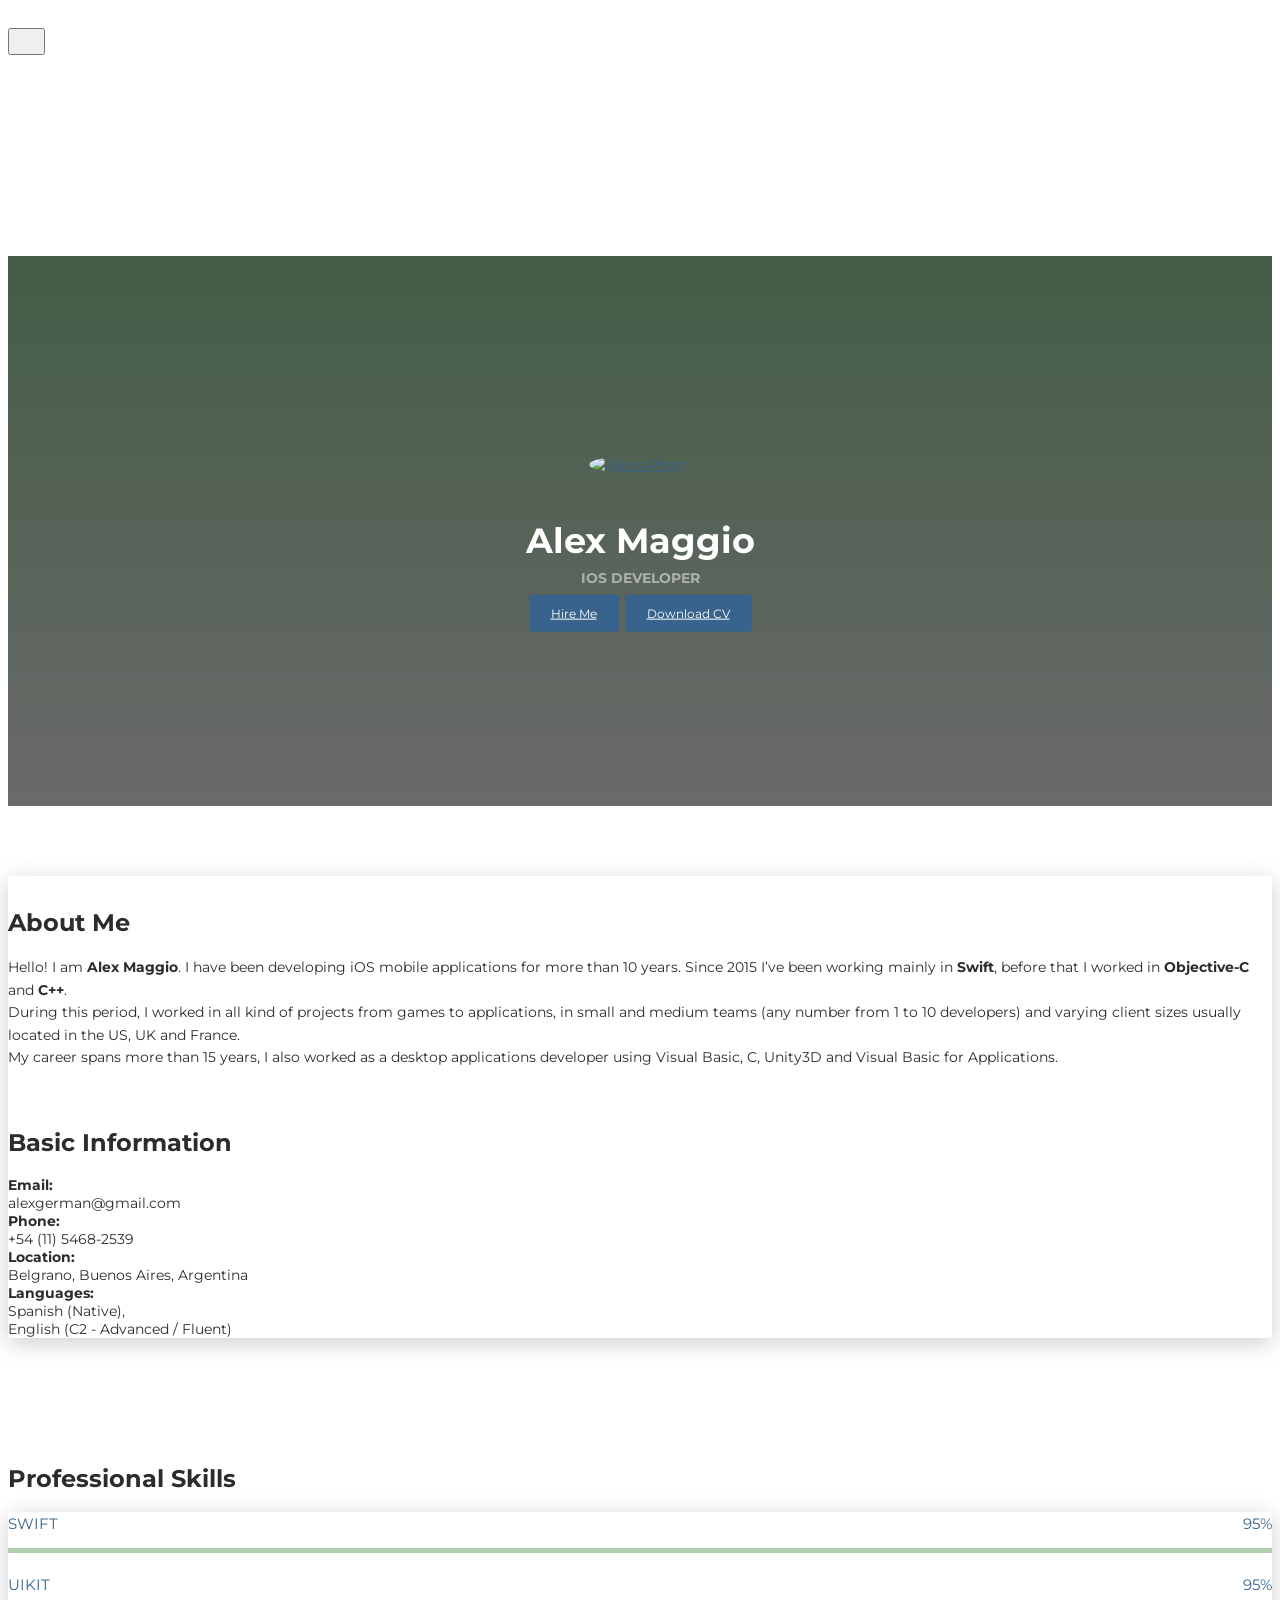
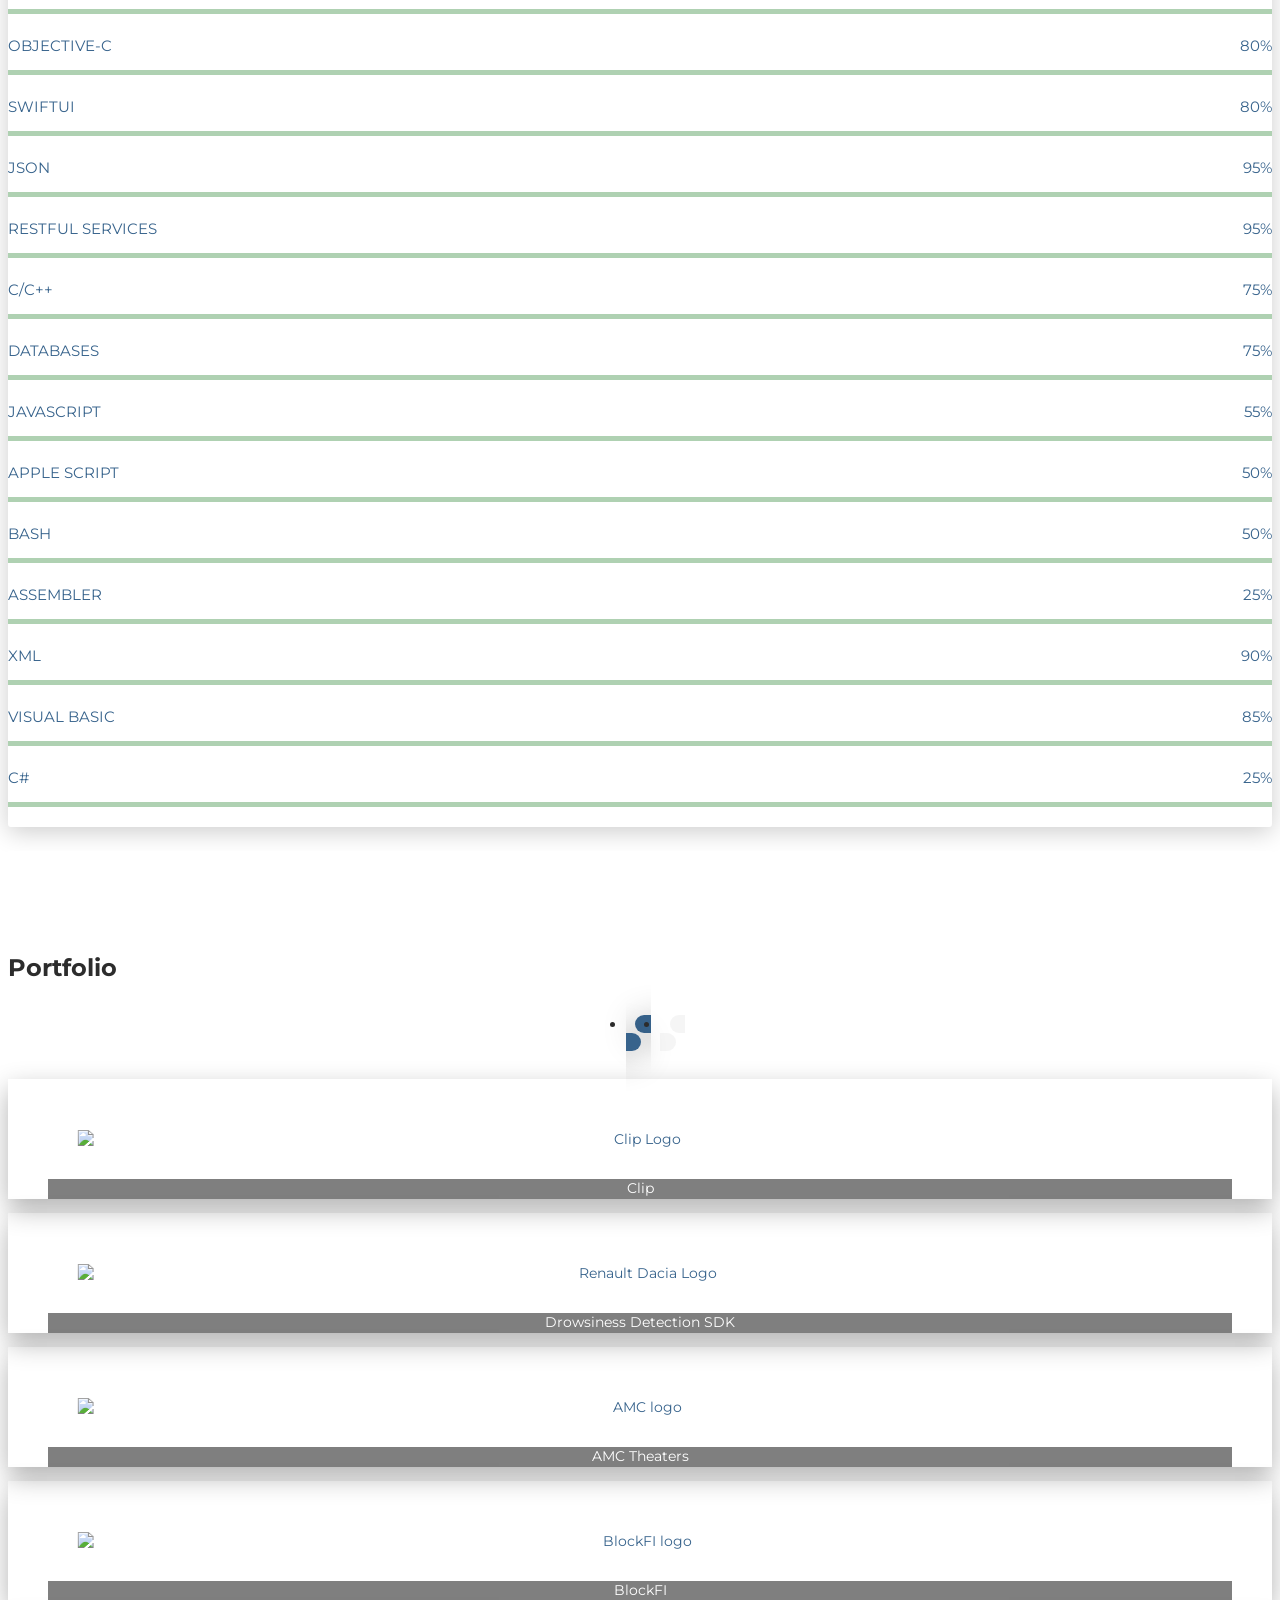
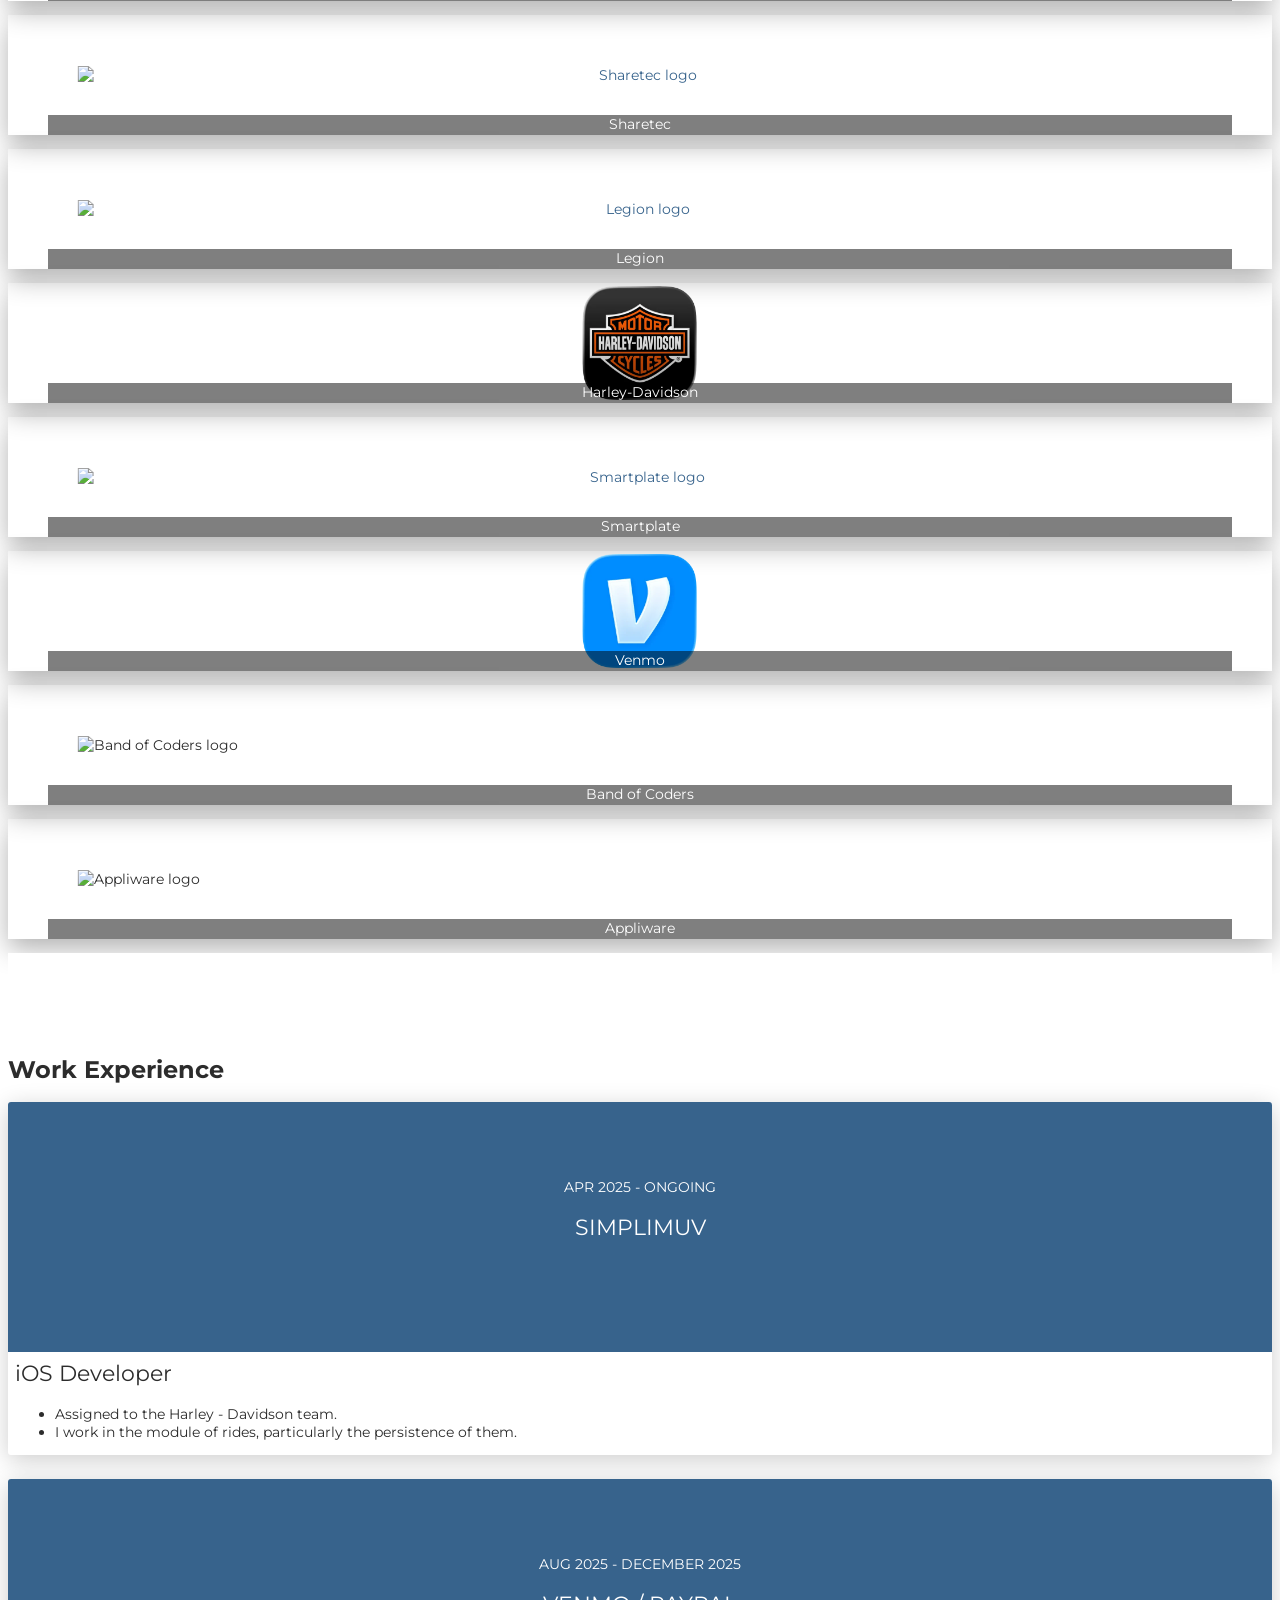
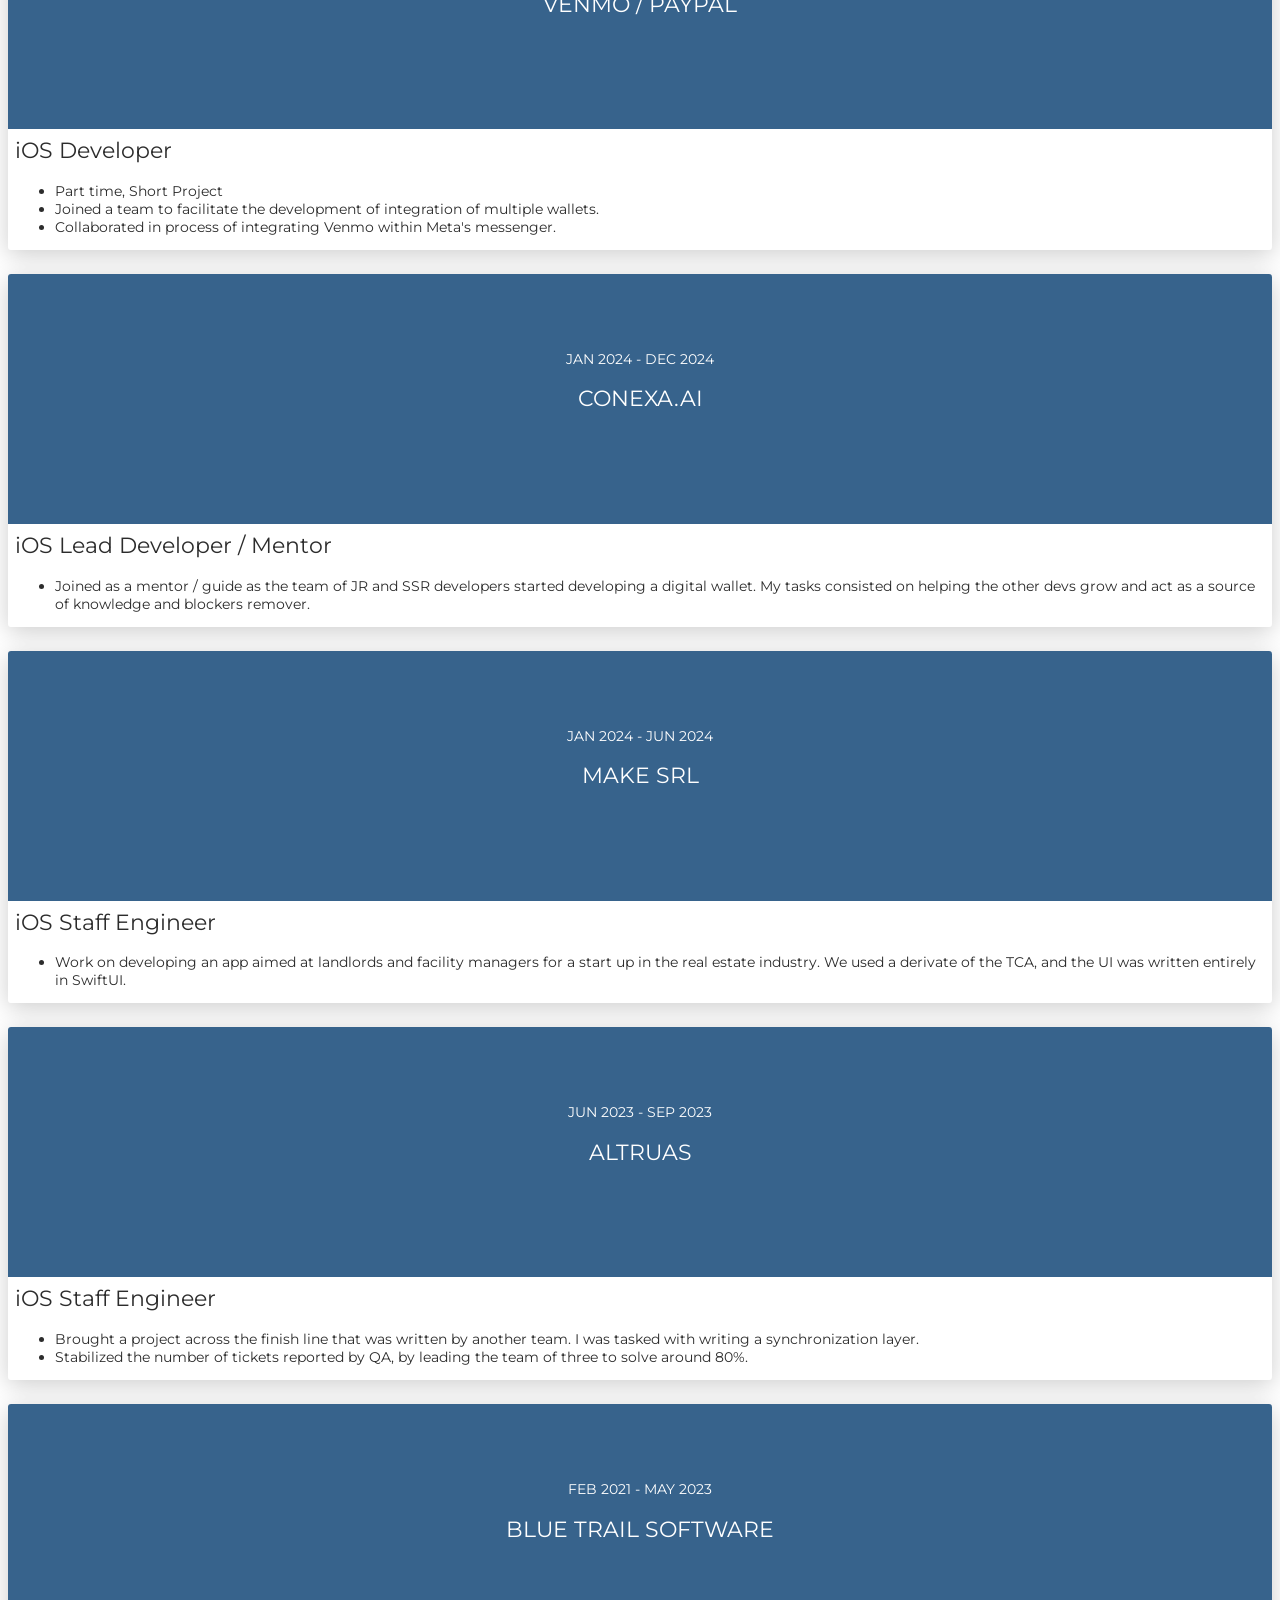
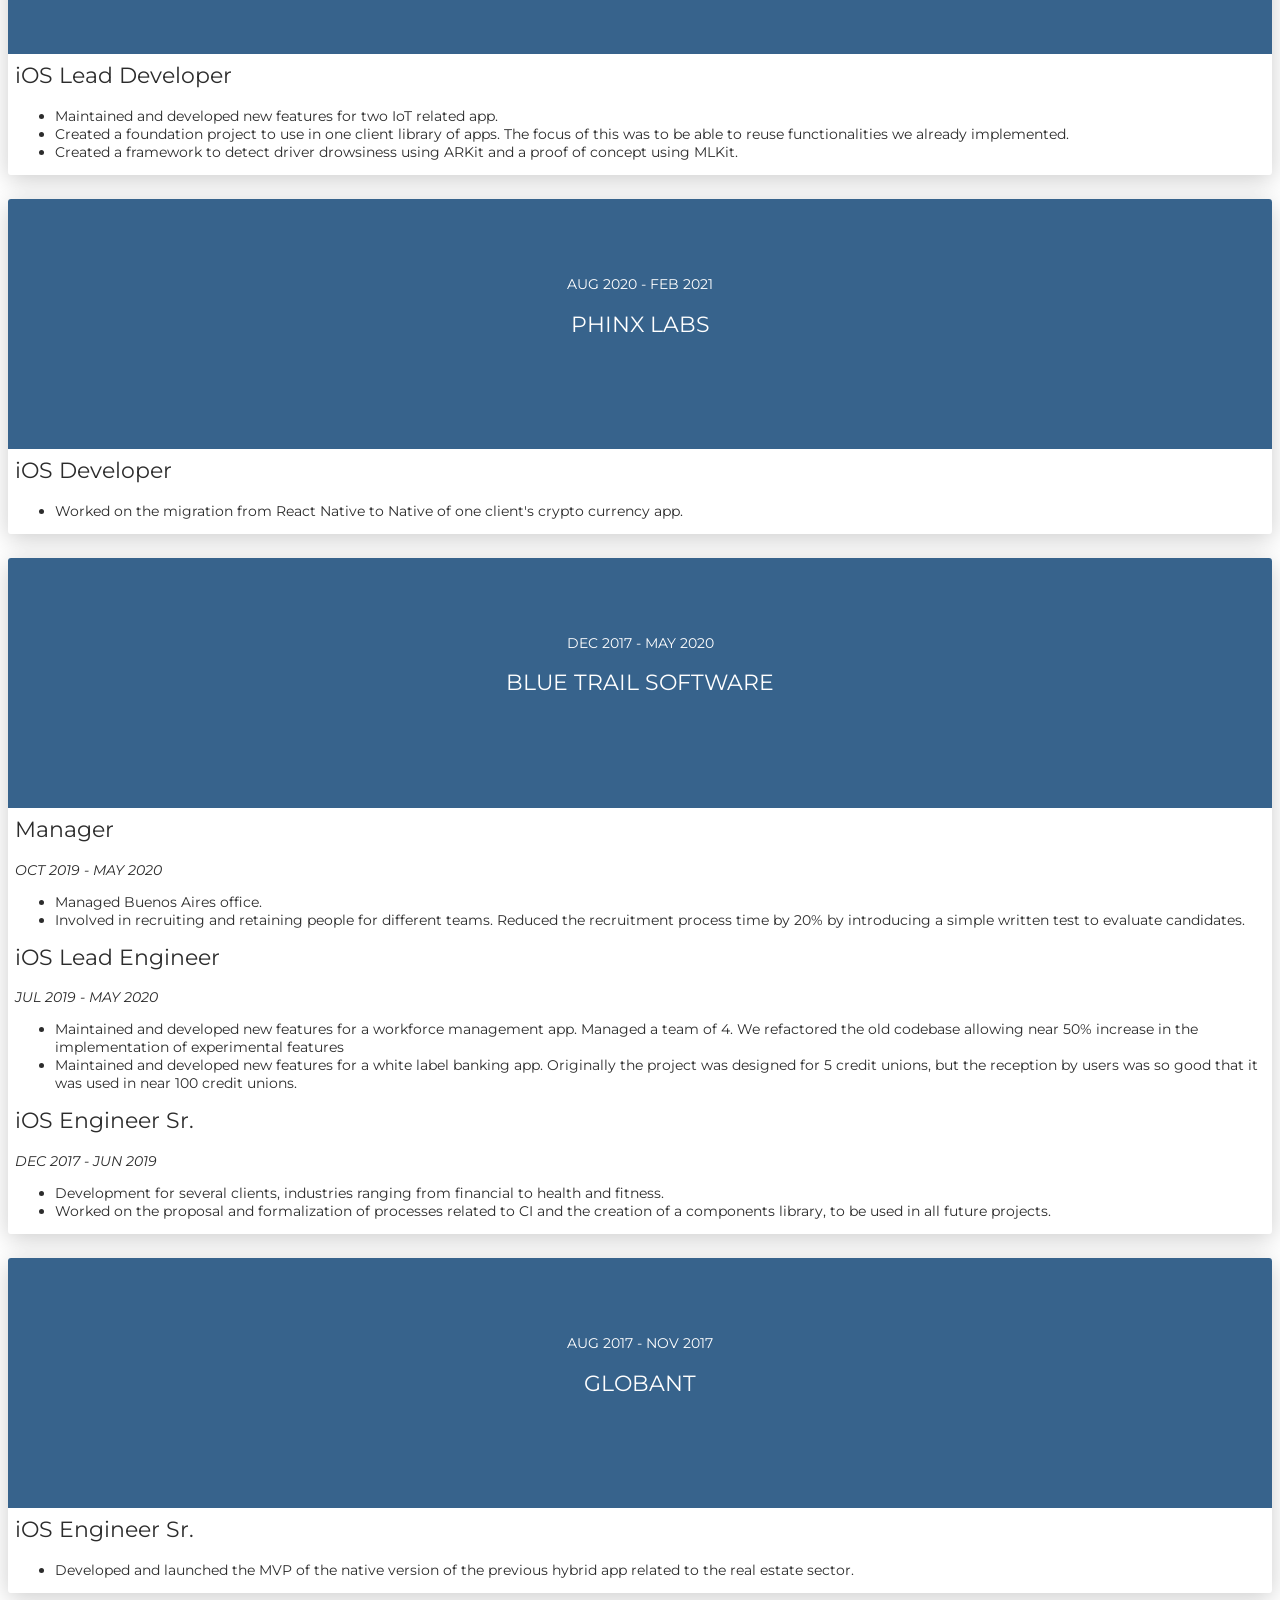
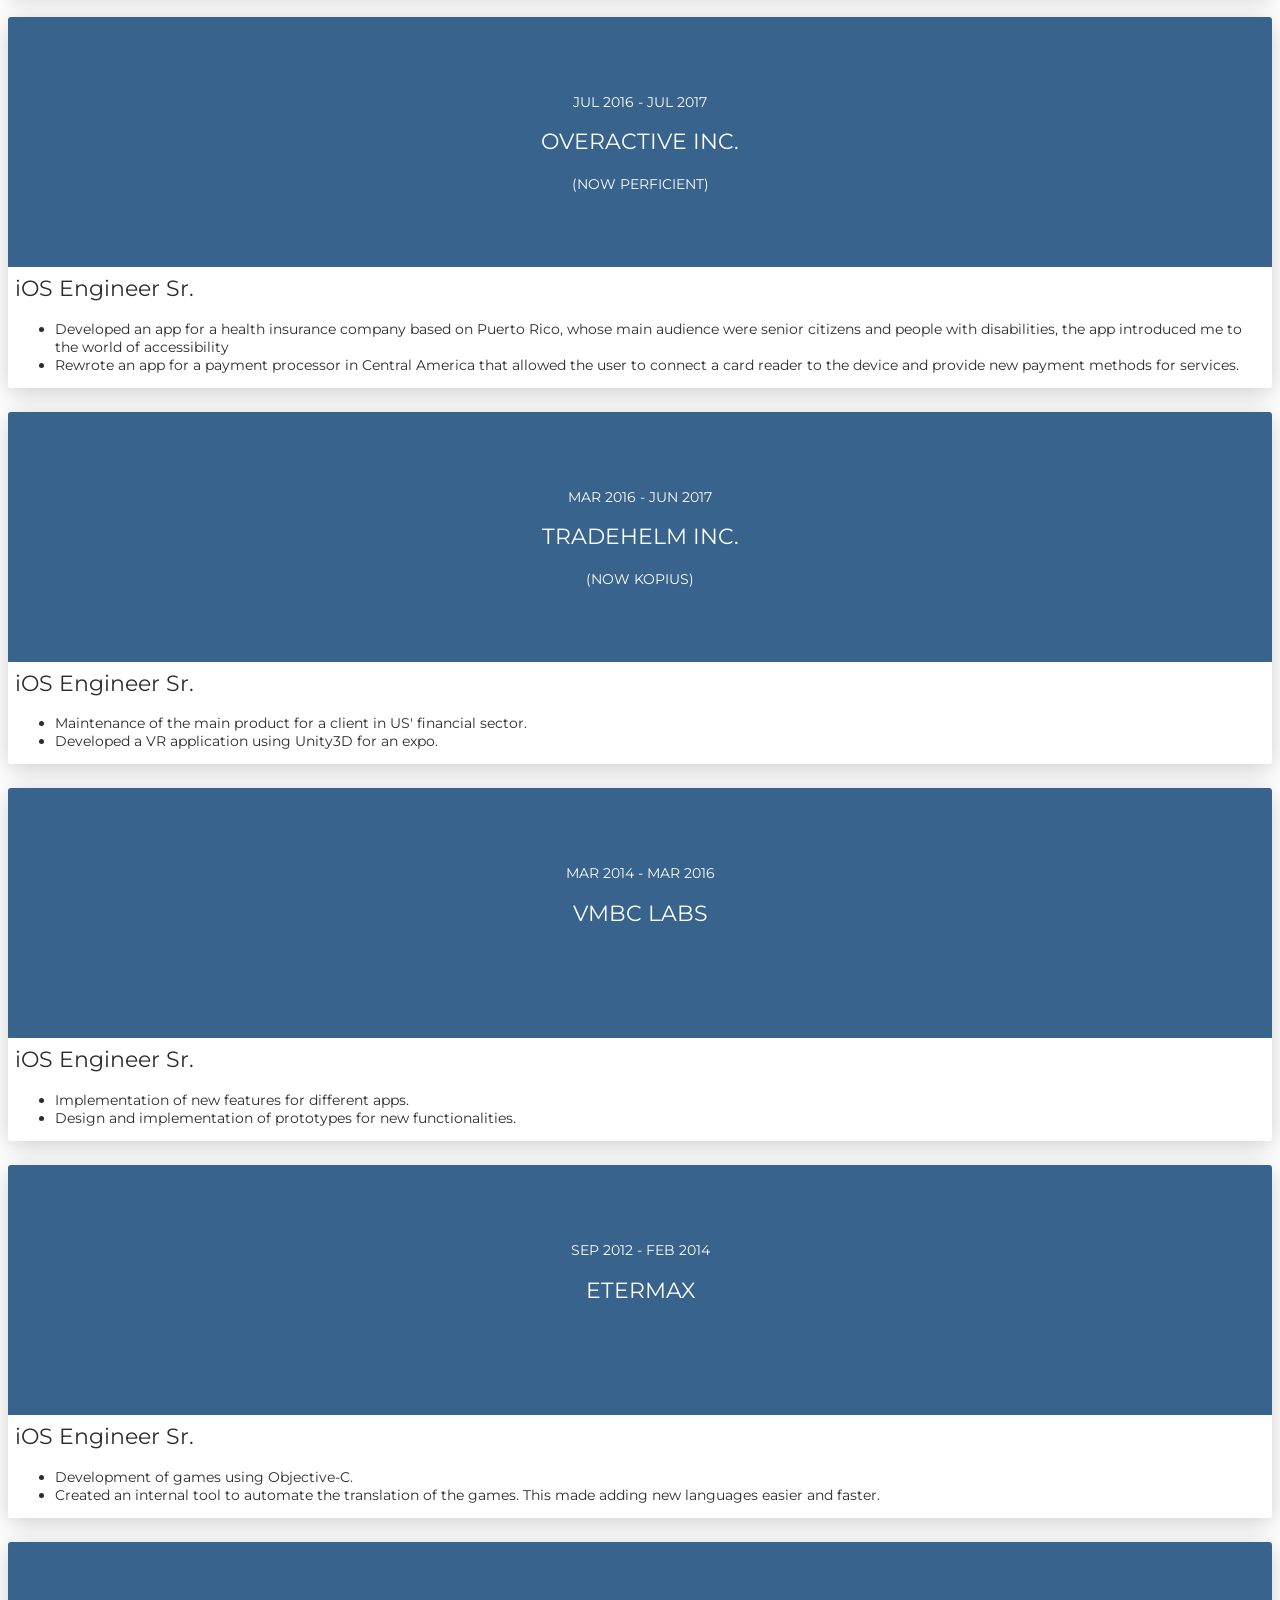
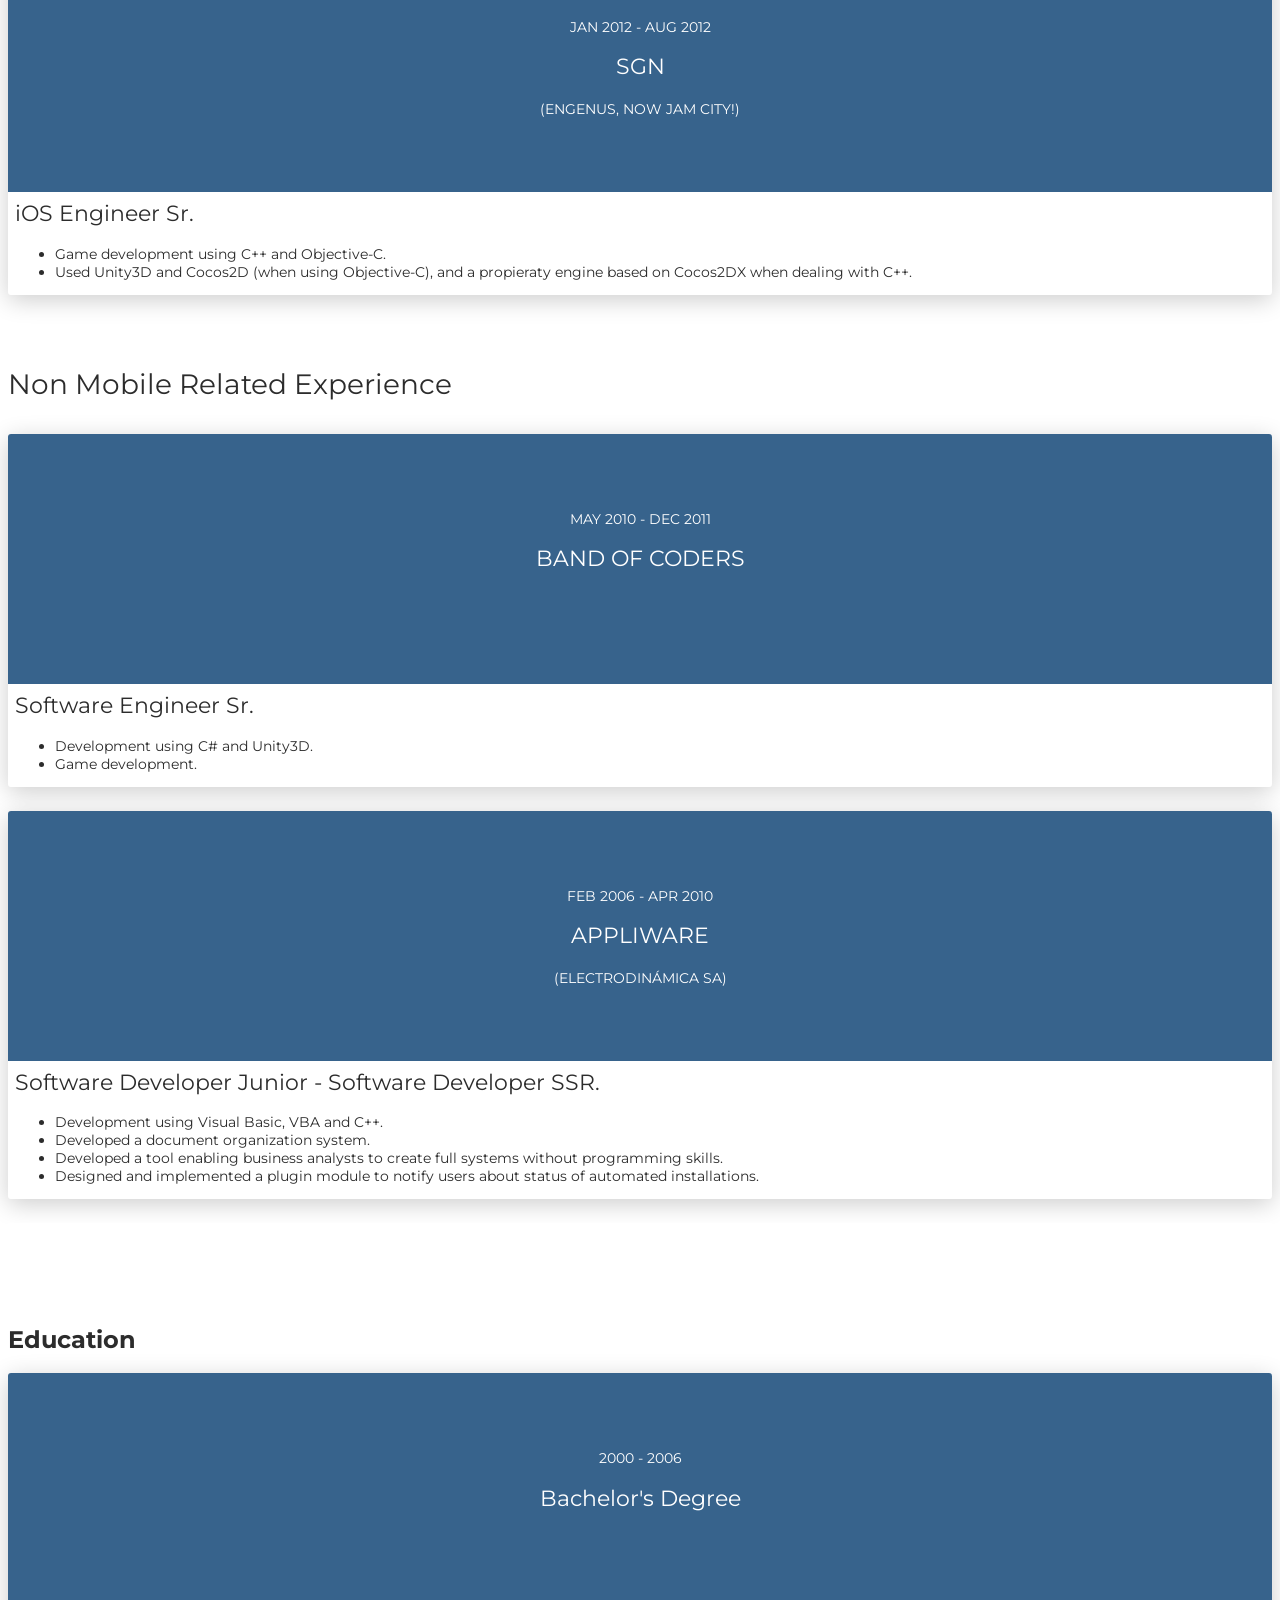
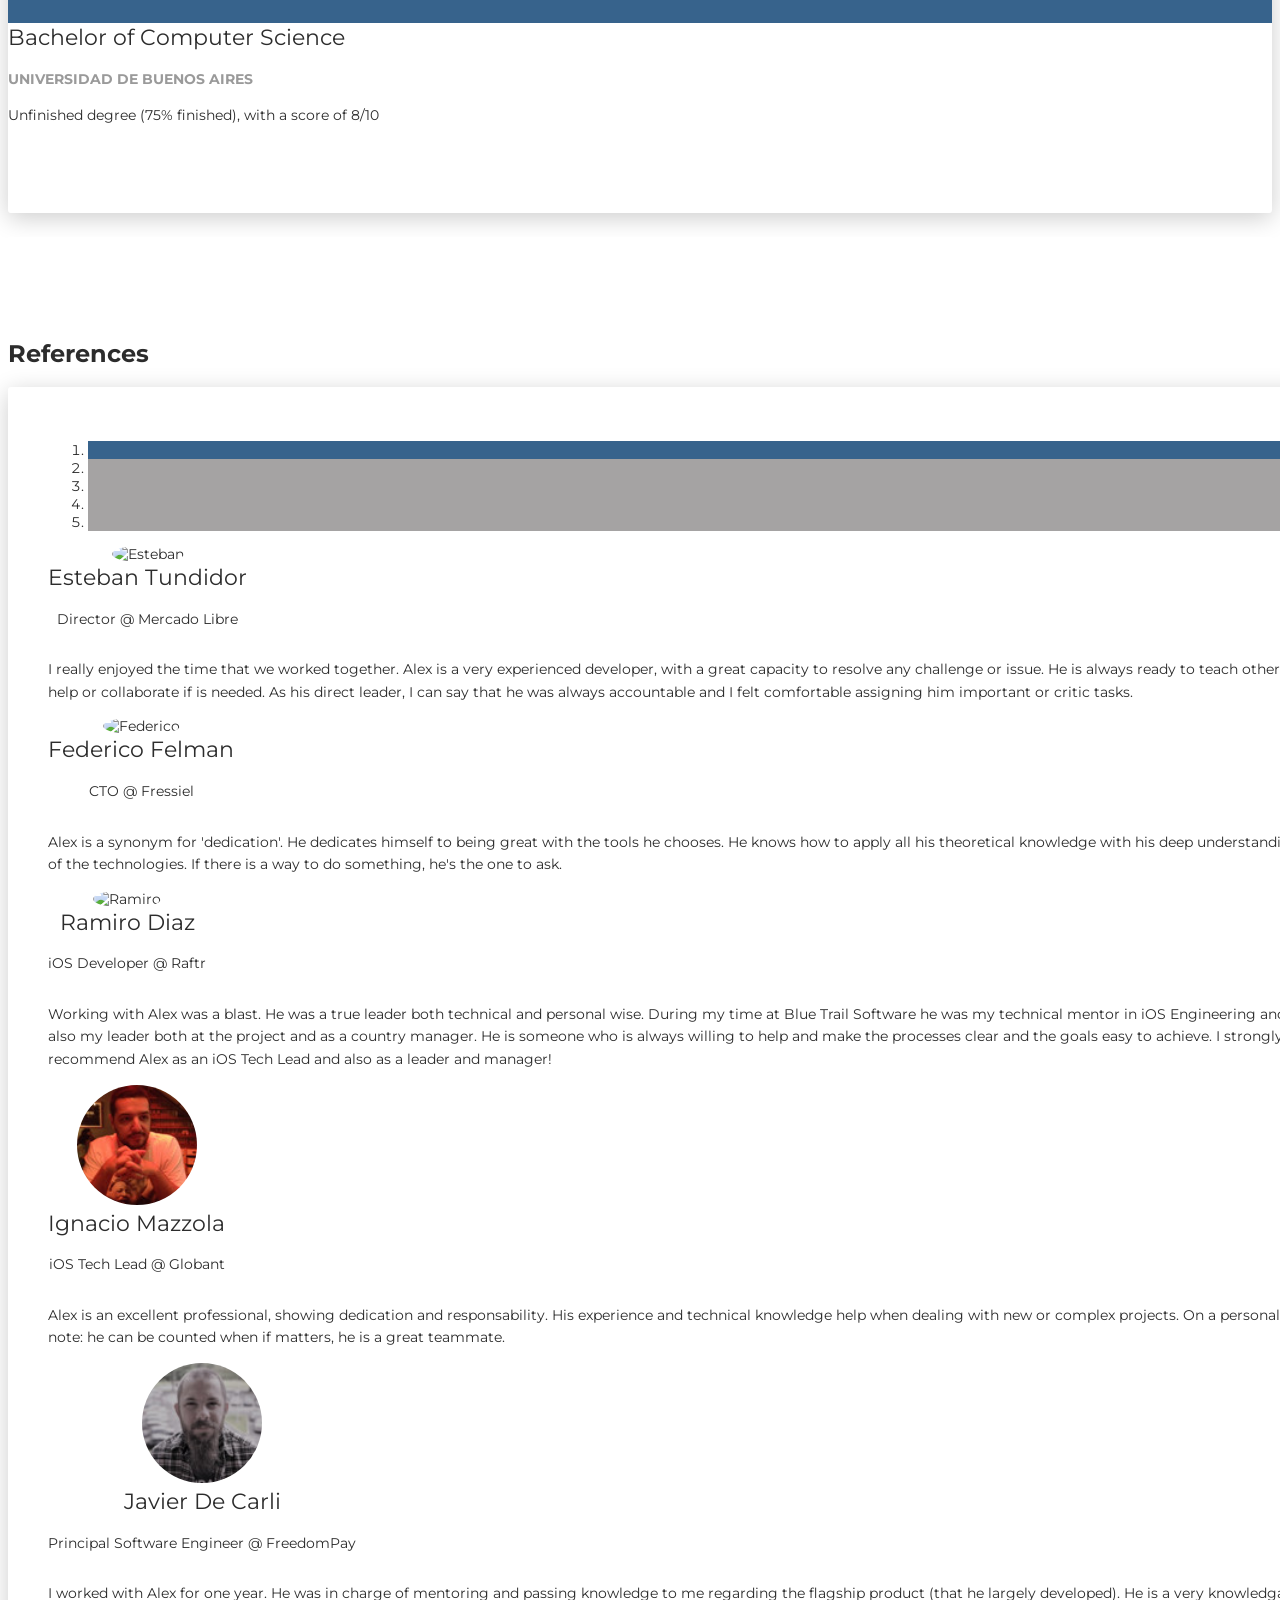
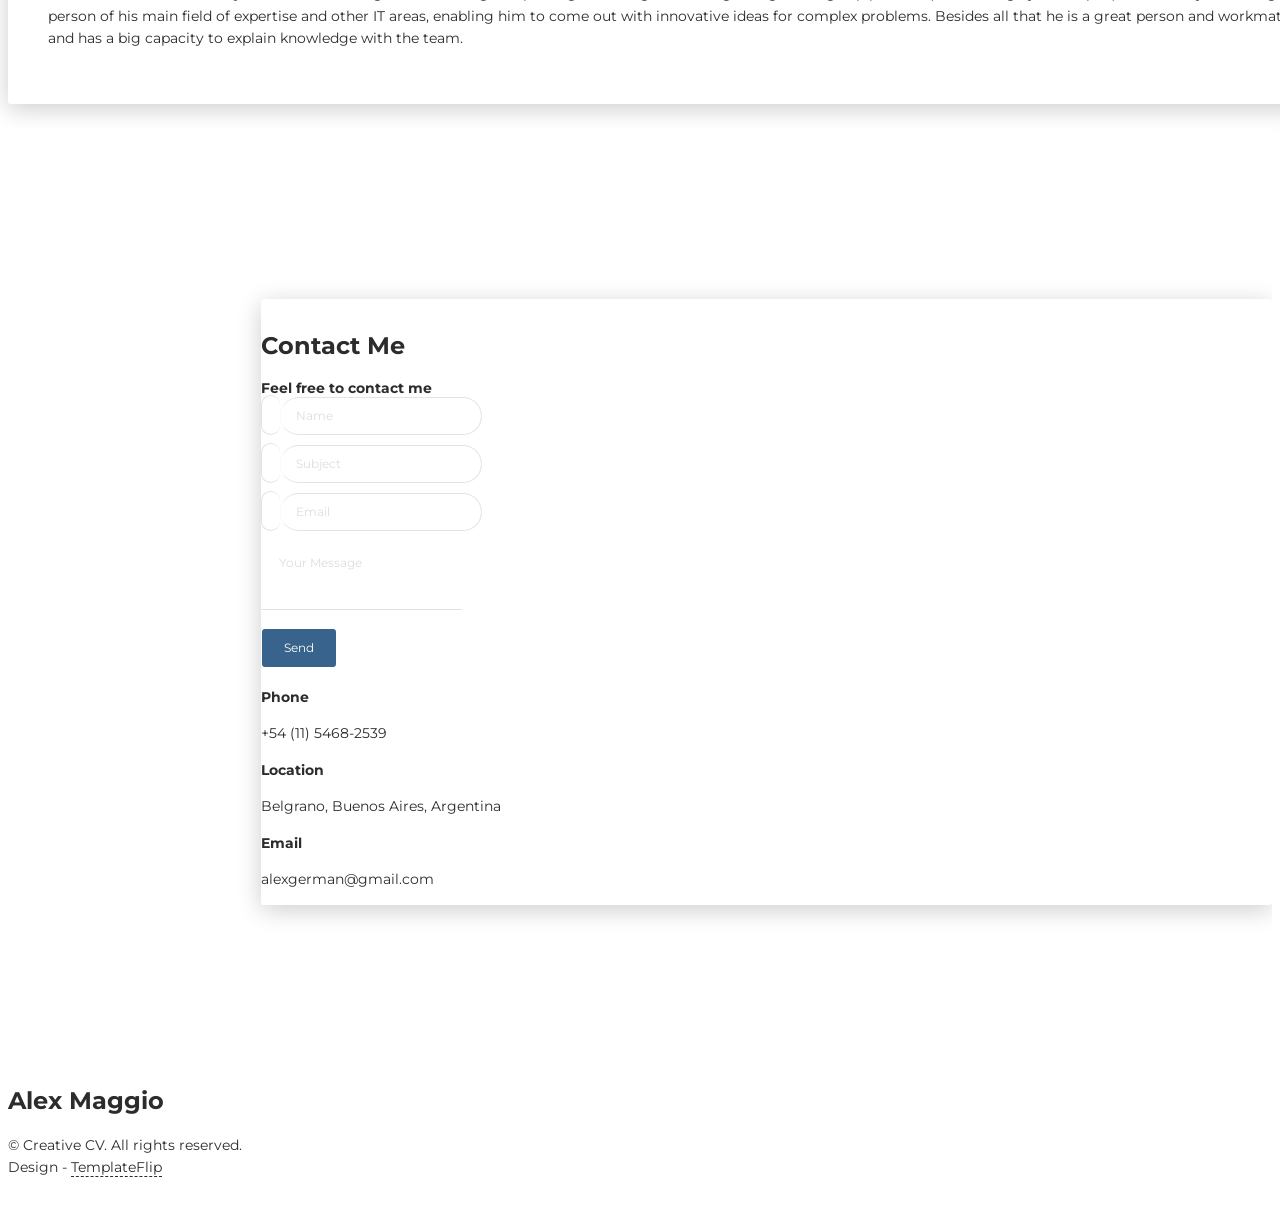
==== commit 51e4aedf: "Added SimpliMuv project + Added temp job in Venmo" ====
--- a/index.html
+++ b/index.html
@@ -406,7 +406,16 @@
                                     </div>
                                     <div class="row">
                                         <div class="col-md-3">
+                                            <div class="cc-porfolio-image img-raised" data-aos="fade-up" data-aos-anchor-placement="top-bottom">
+                                                <a href="https://apps.apple.com/us/app/harley-davidson/id1292723595" target="_blank">
+                                                    <figure>
+                                                        <img src="images/projects/simplimuv-harleydavidson.webp" alt="Harley Davidson Logo">
+                                                        <figcaption>Harley-Davidson</figcaption>
+                                                    </figure>
+                                                </a>
+                                            </div>
                                         </div>
+
                                         <div class="col-md-3">
                                             <div class="cc-porfolio-image img-raised" data-aos="fade-up" data-aos-anchor-placement="top-bottom">
                                                 <a href="https://apps.apple.com/us/app/smartplate-1-food-tracker/id1171397735" target="_blank">
@@ -417,7 +426,16 @@
                                                 </a>
                                             </div>
                                         </div>
+                                        
                                         <div class="col-md-3">
+                                                                                        <div class="cc-porfolio-image img-raised" data-aos="fade-up" data-aos-anchor-placement="top-bottom">
+                                                <a href="https://apps.apple.com/us/app/smartplate-1-food-tracker/id1171397735" target="_blank">
+                                                    <figure>
+                                                        <img src="images/projects/taller-venmo.webp" alt="Venmo logo">
+                                                        <figcaption>Venmo</figcaption>
+                                                    </figure>
+                                                </a>
+                                            </div>
                                         </div>
                                     </div>
                                 </div>
@@ -456,6 +474,26 @@
         <div class="col-md-3 bg-primary" data-aos="fade-right" data-aos-offset="50" data-aos-duration="1000">
             <div class="card-body cc-experience-header">
                 <p>Apr 2025 - Ongoing</p>
+                <div class="h5">SimpliMuv</div>
+                <p></p>
+            </div>
+        </div>
+        <div class="col-md-9" data-aos="fade-left" data-aos-offset="50" data-aos-duration="1000">
+            <div style="margin-top: 0.5em; margin-left: 0.5em; margin-right: 0.5em; margin-bottom: 0.5em">
+<div class="h5">iOS Developer</div>
+<ul>
+<li>Assigned to the Harley - Davidson team.</li>
+<li>I work in the module of rides, particularly the persistence of them.</li>
+</ul>
+</div>
+        </div>
+    </div>
+</div>
+<div class="card" id="FE129D4A-A931-4DCE-BBD4-2311A9349344">
+    <div class="row">
+        <div class="col-md-3 bg-primary" data-aos="fade-right" data-aos-offset="50" data-aos-duration="1000">
+            <div class="card-body cc-experience-header">
+                <p>Aug 2025 - December 2025</p>
                 <div class="h5">Venmo / Paypal</div>
                 <p></p>
             </div>
@@ -464,7 +502,8 @@
             <div style="margin-top: 0.5em; margin-left: 0.5em; margin-right: 0.5em; margin-bottom: 0.5em">
 <div class="h5">iOS Developer</div>
 <ul>
-<li>Joined a team of 5 as developer for an integration between multiple wallets.</li>
+<li>Part time, Short Project</li>
+<li>Joined a team to facilitate the development of integration of multiple wallets.</li>
 <li>Collaborated in process of integrating Venmo within Meta's messenger.</li>
 </ul>
 </div>
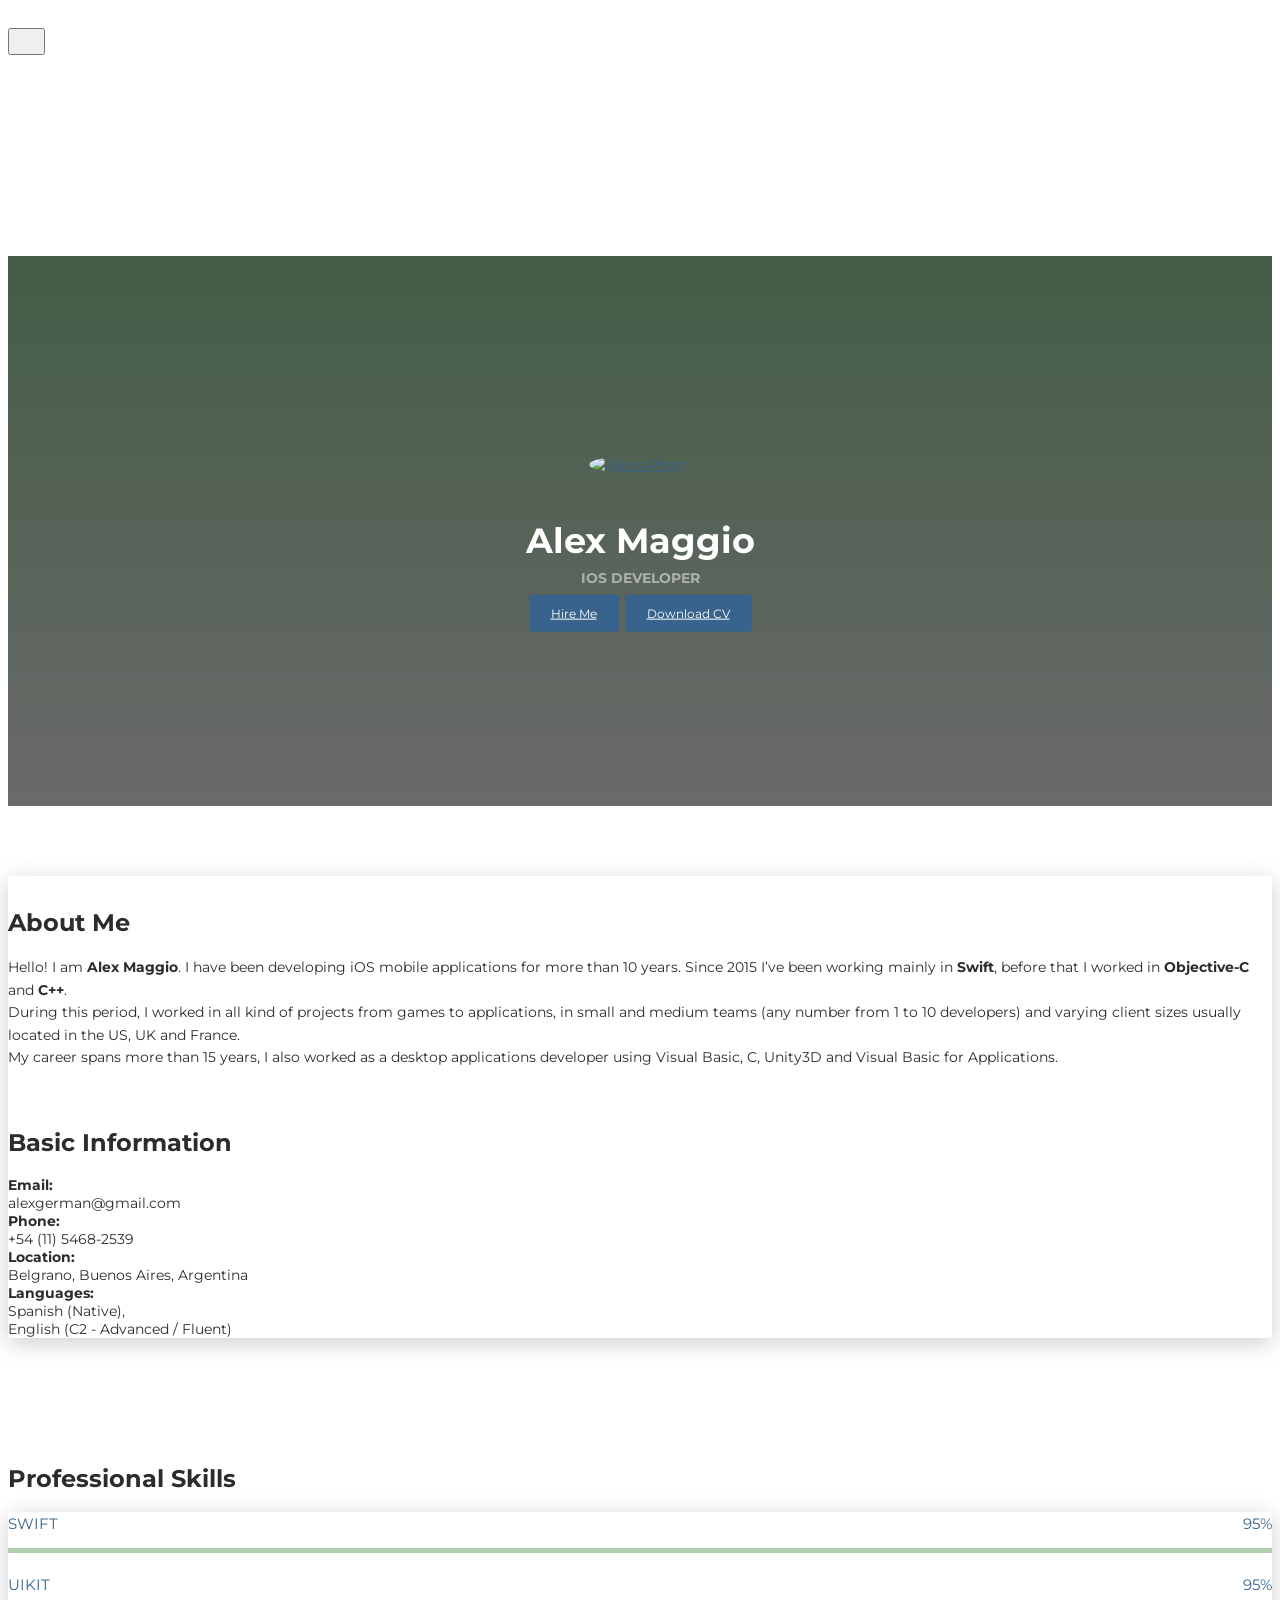
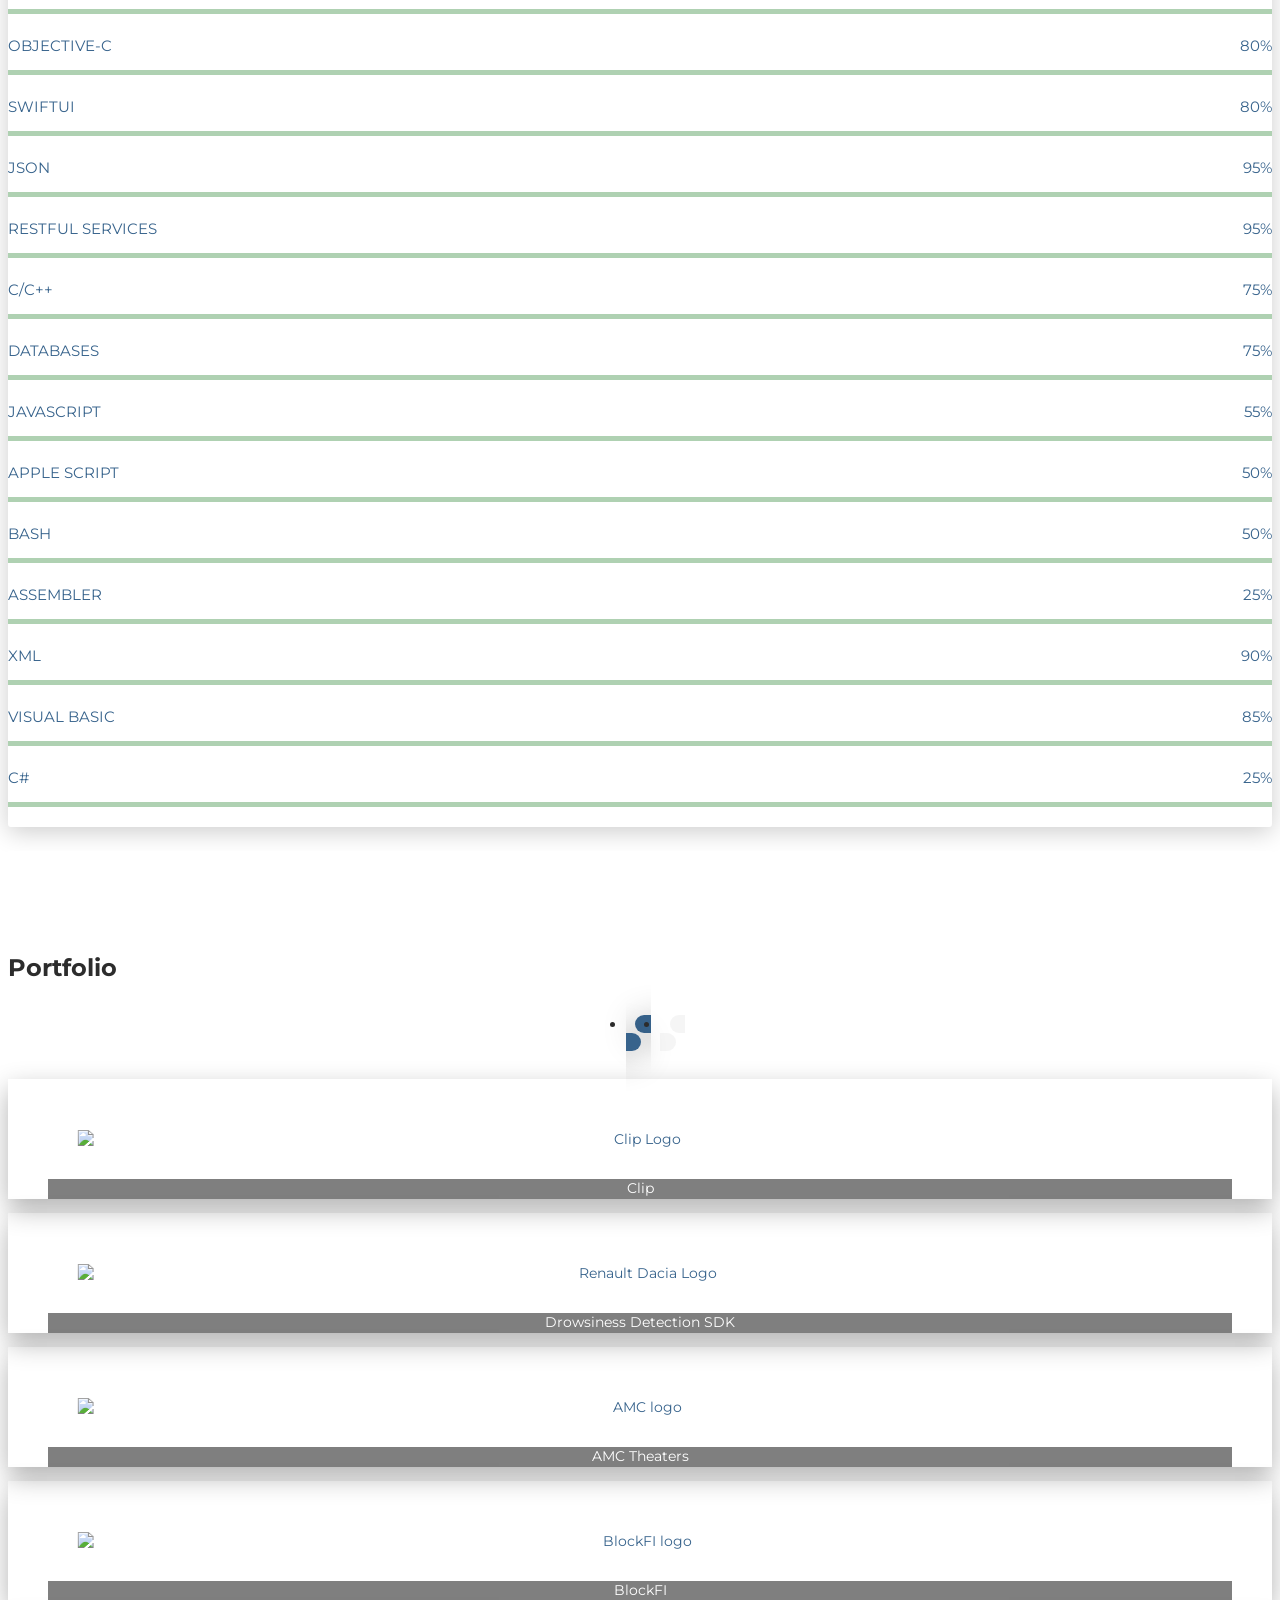
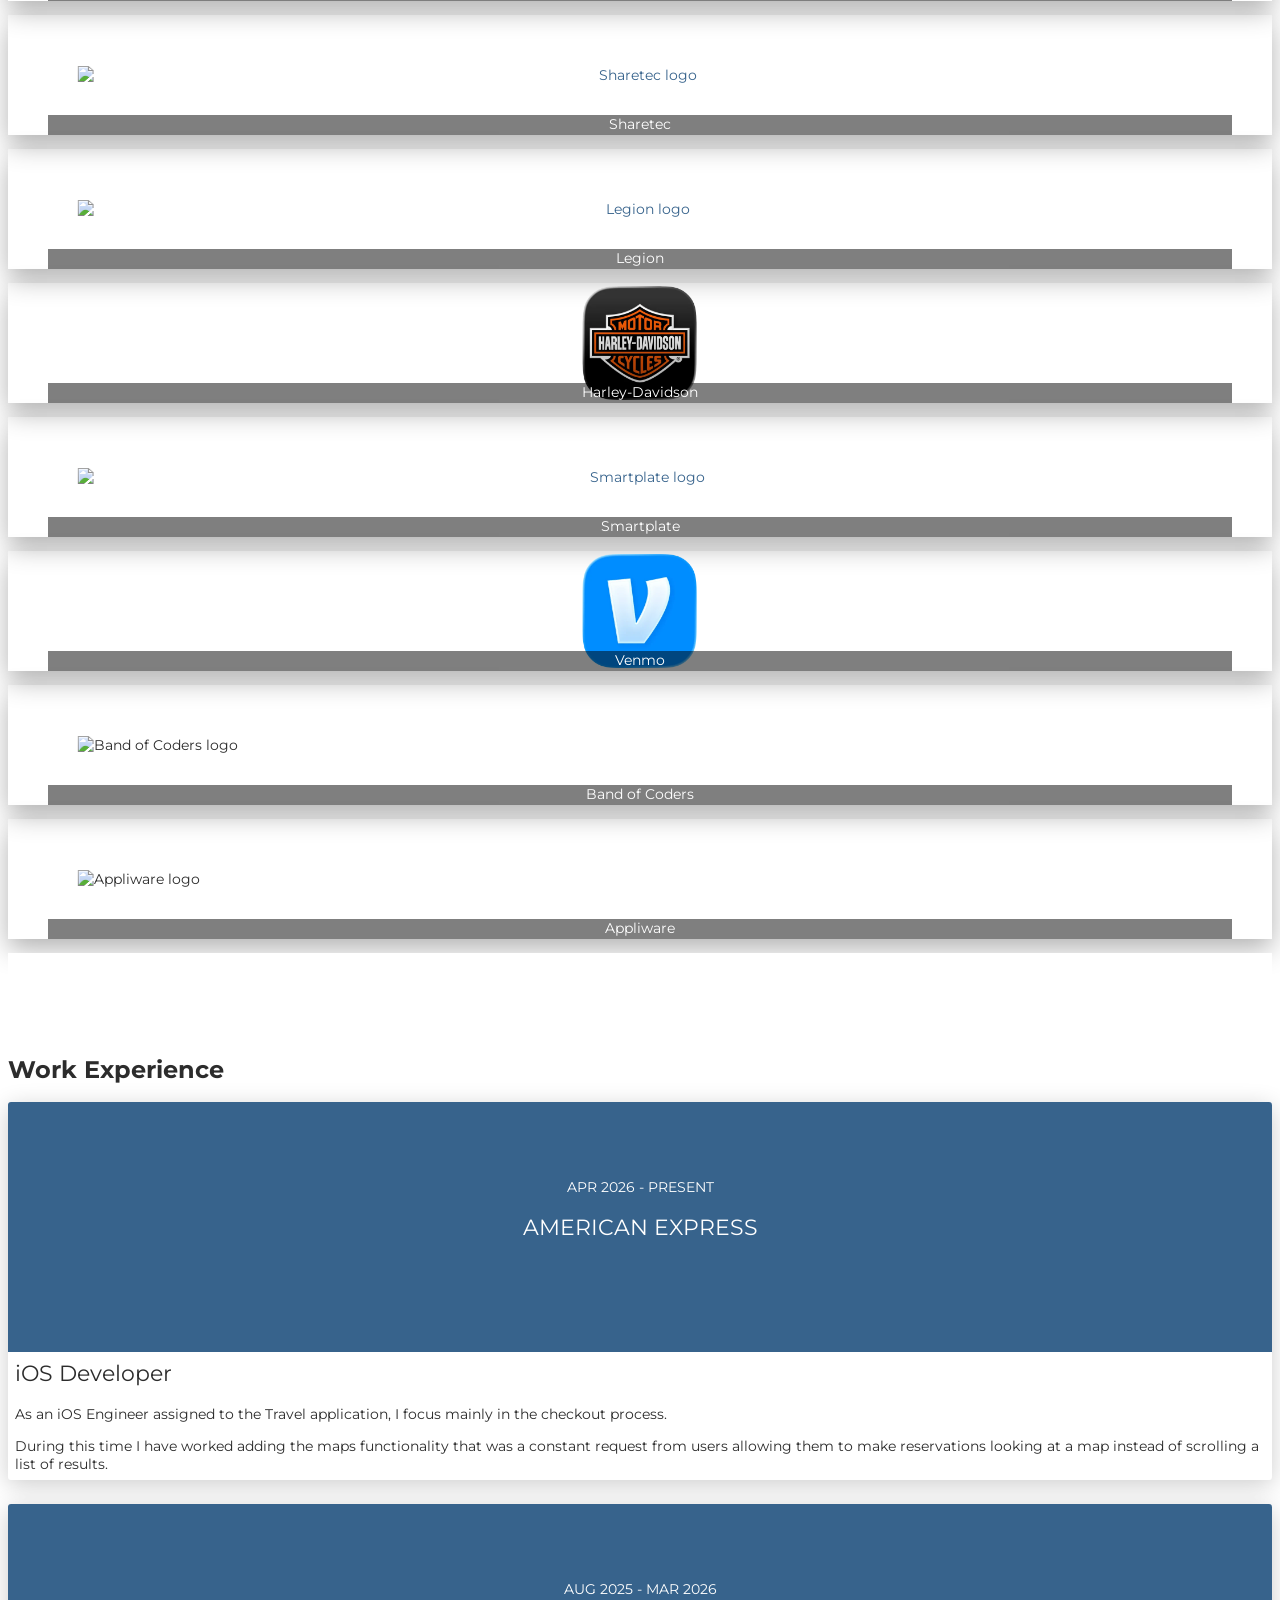
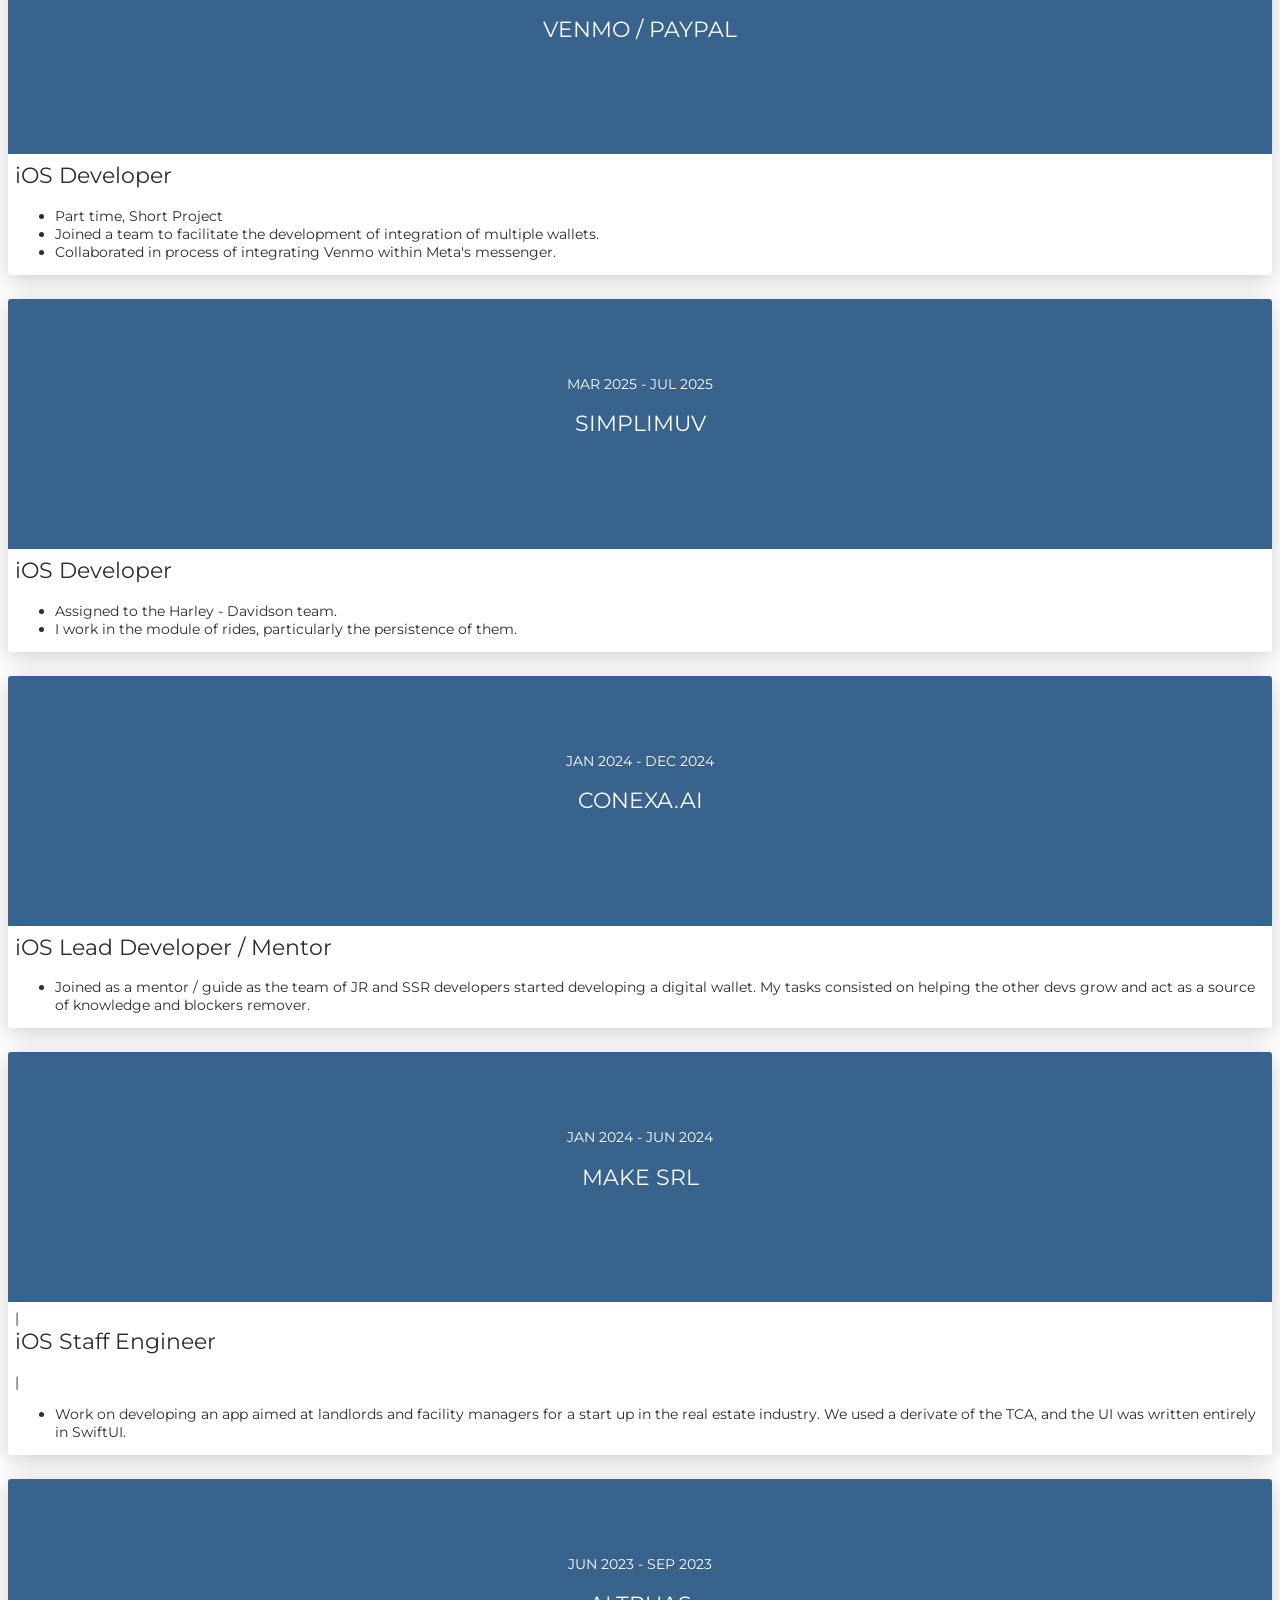
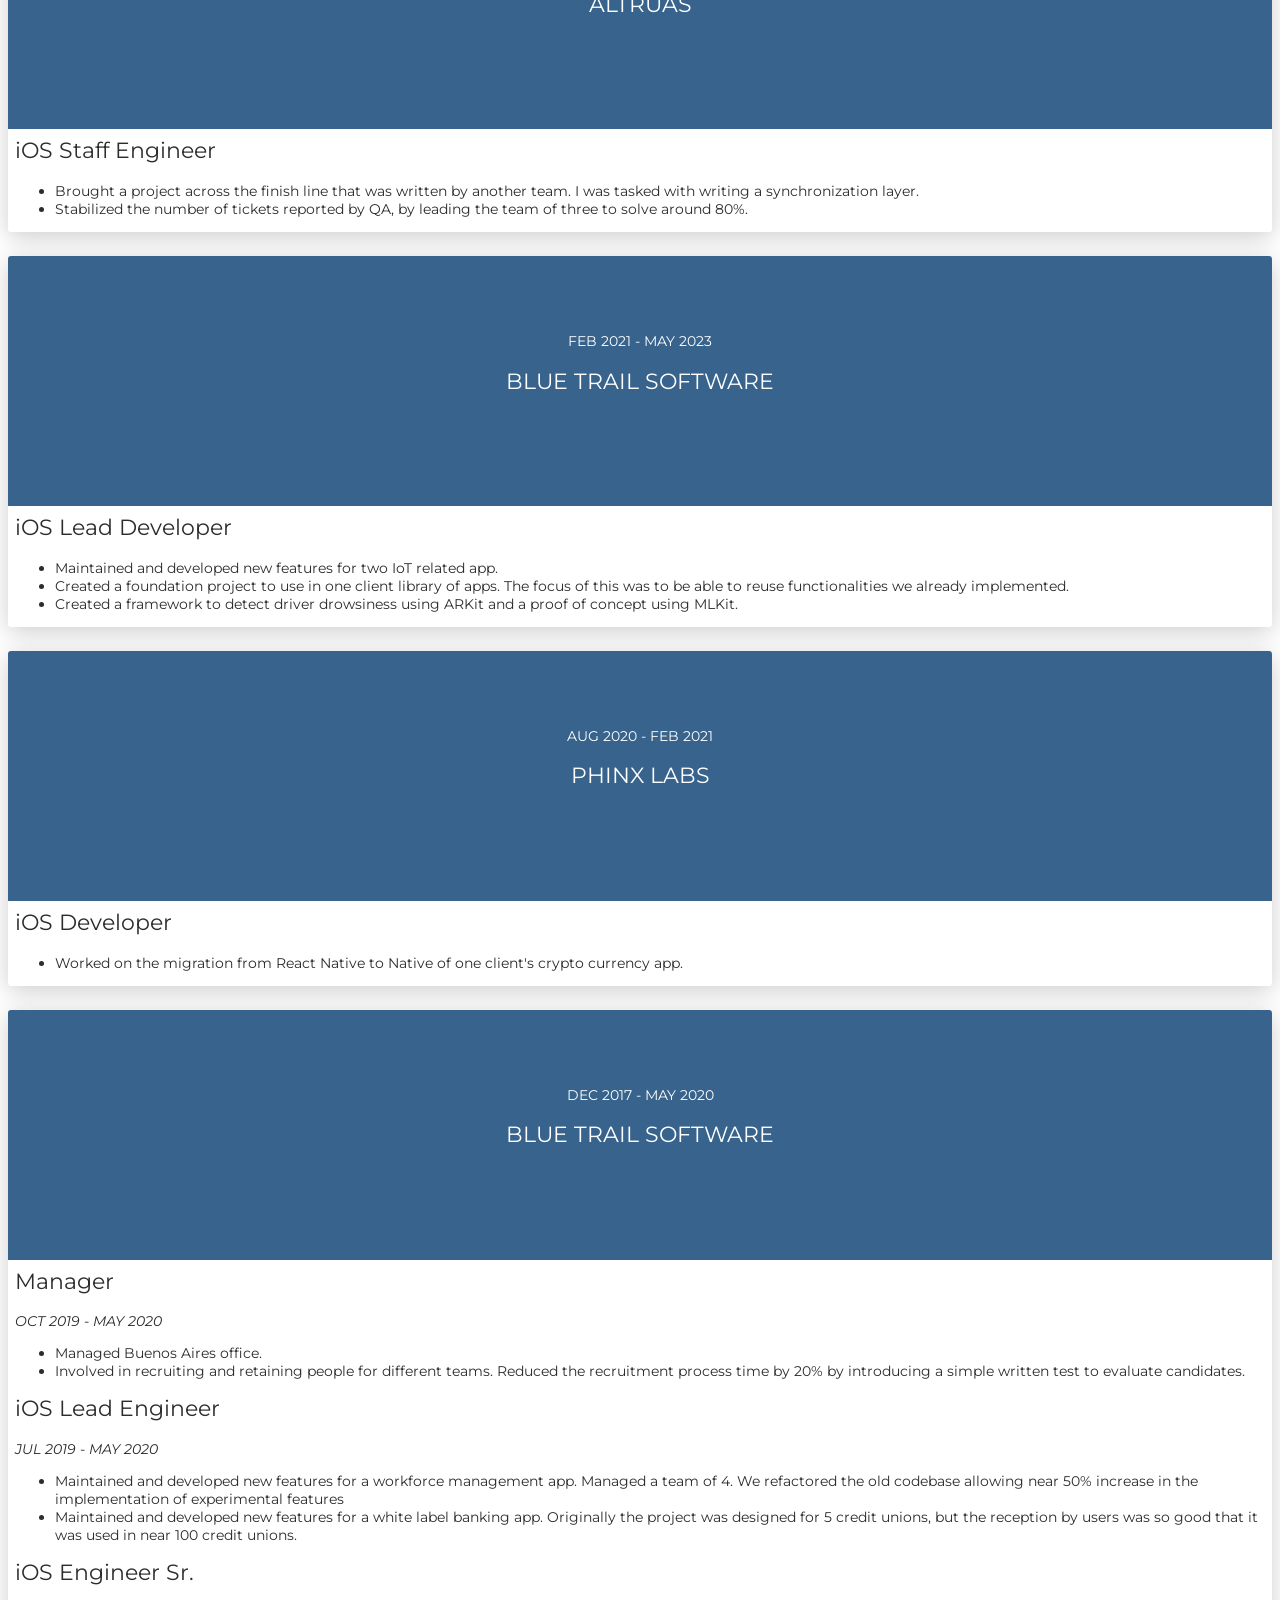
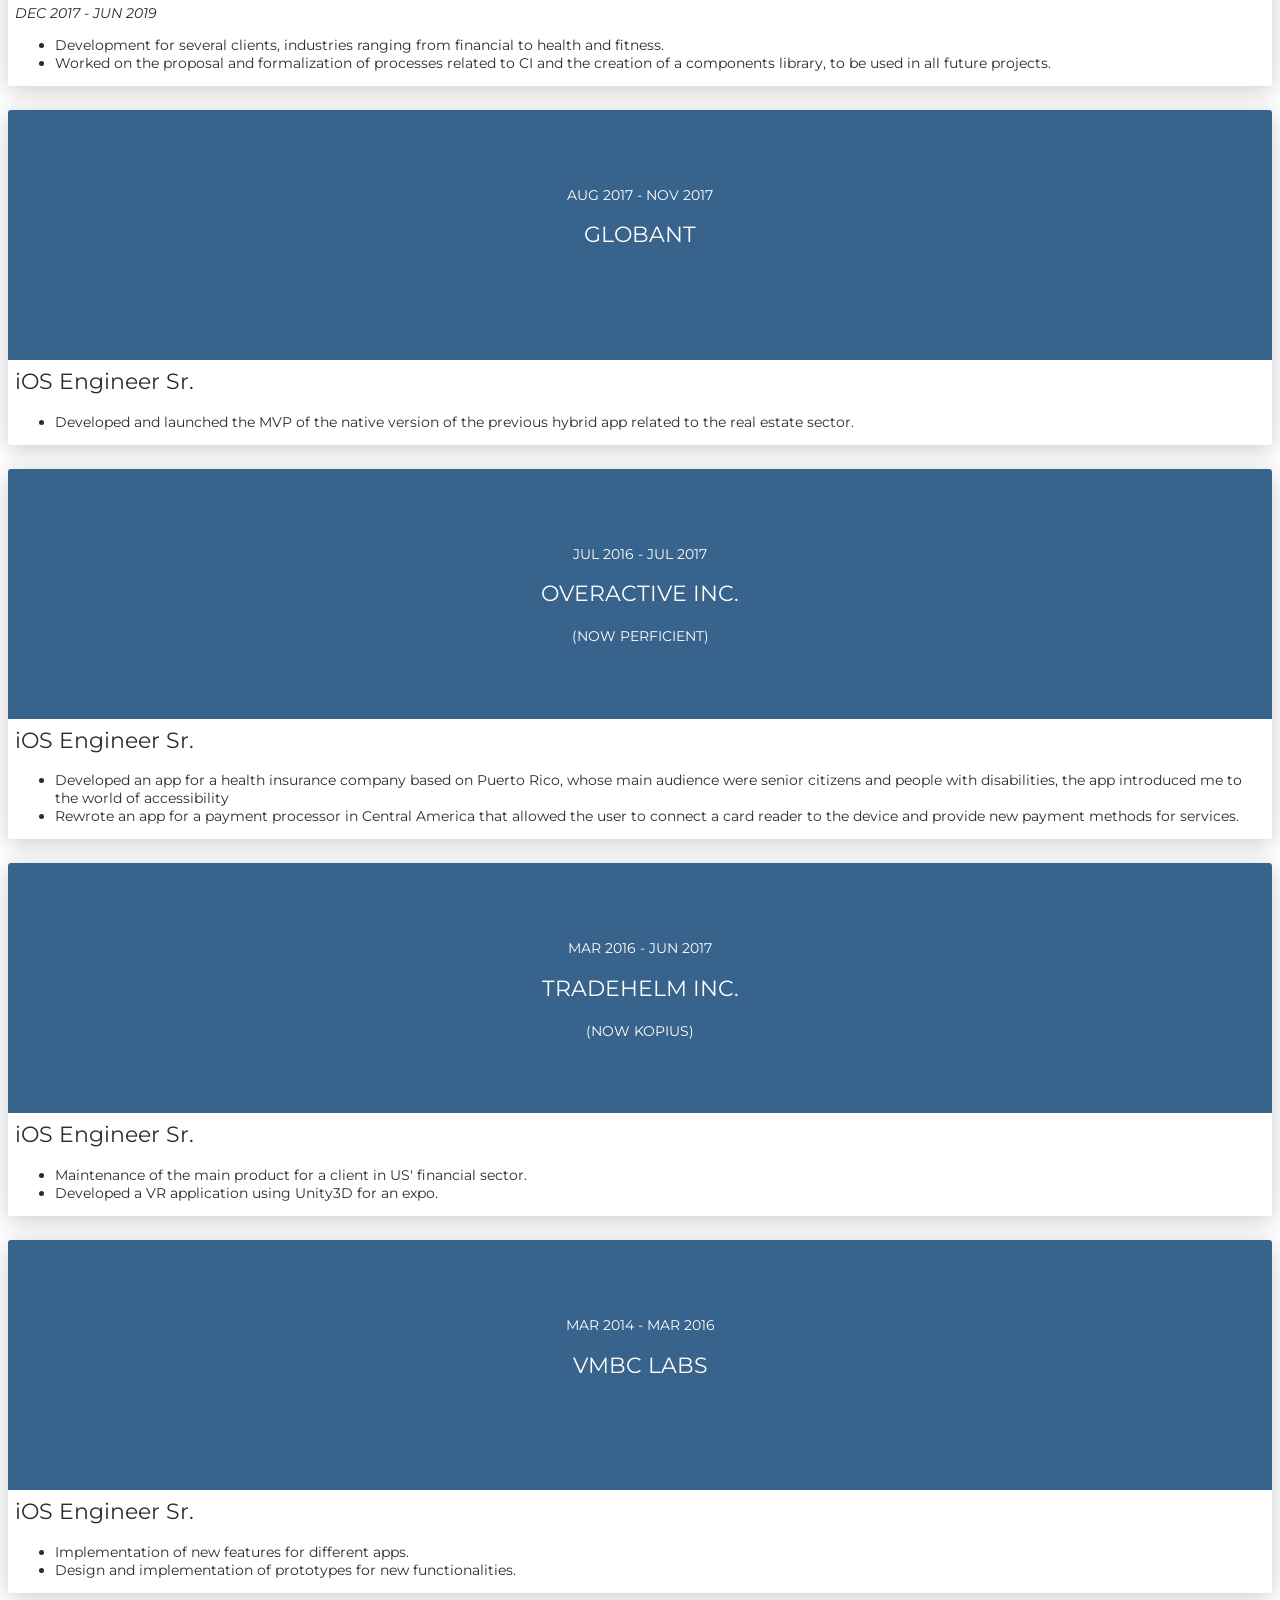
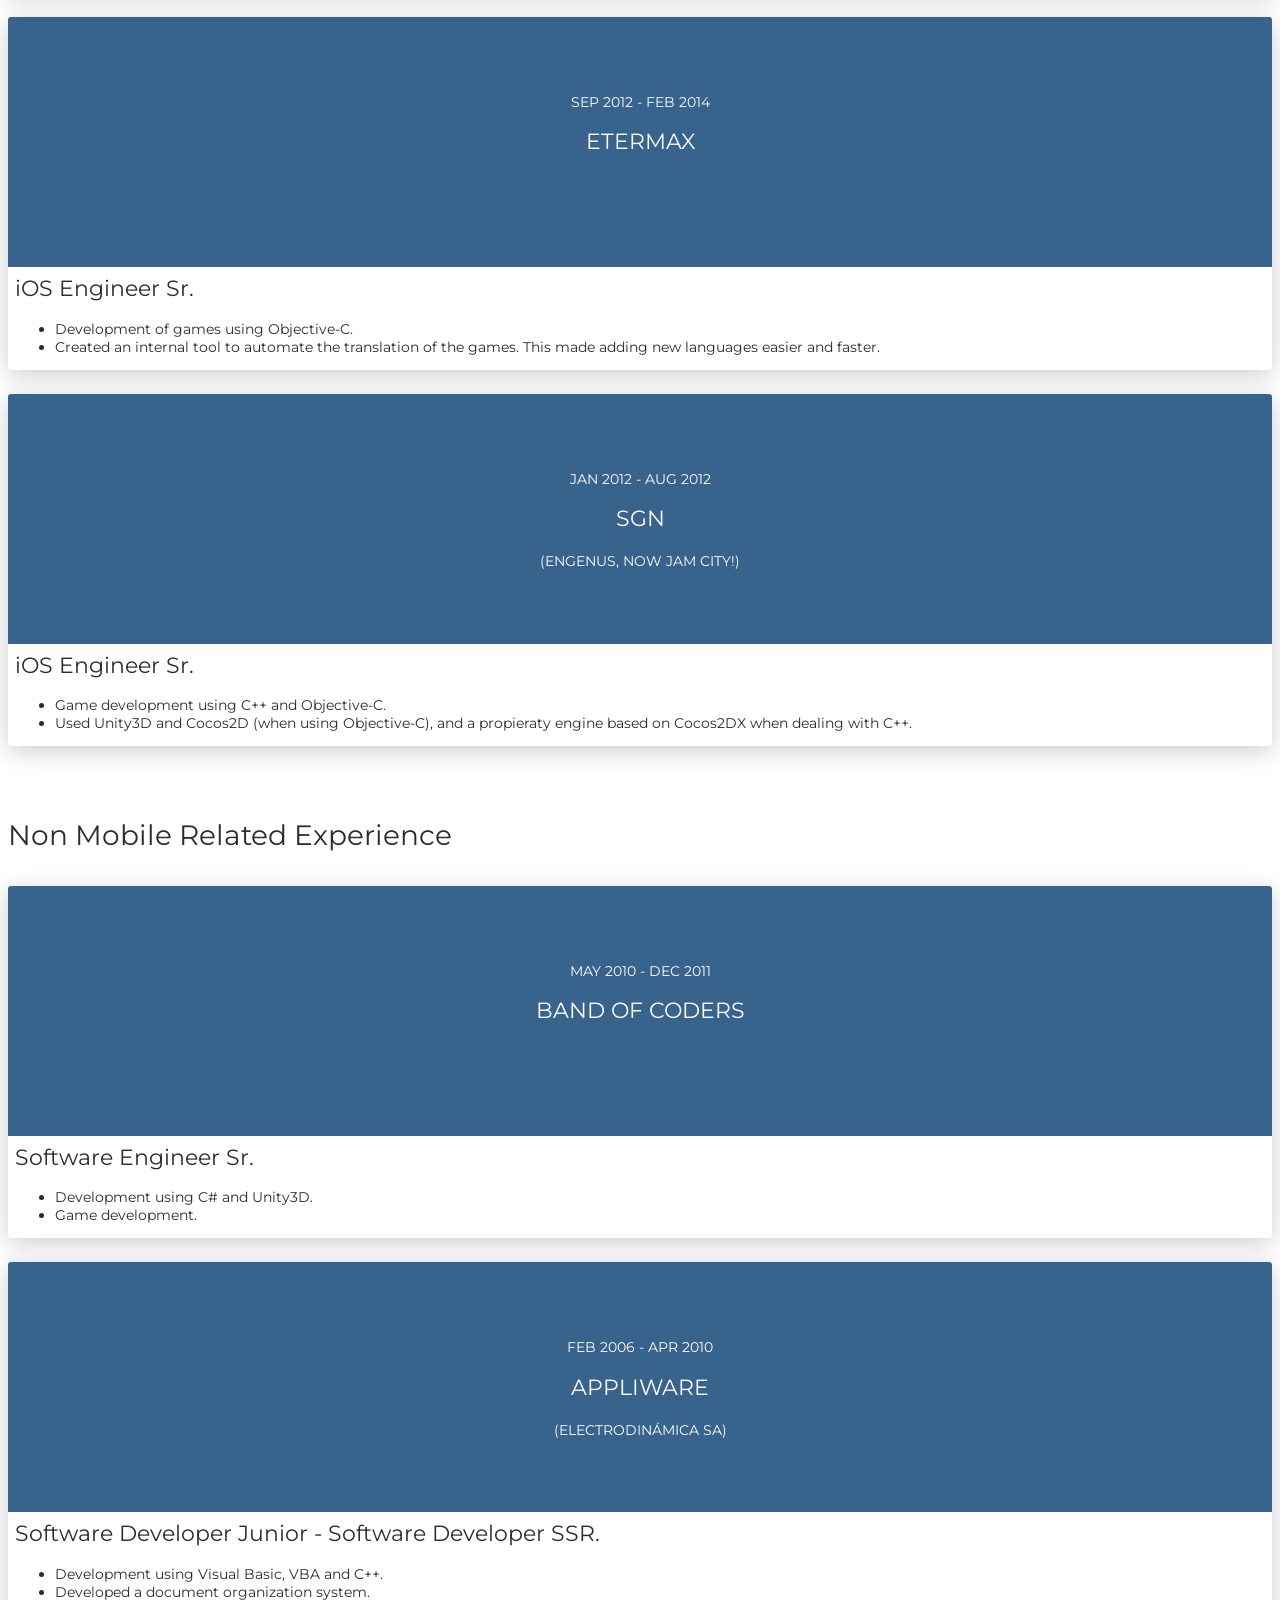
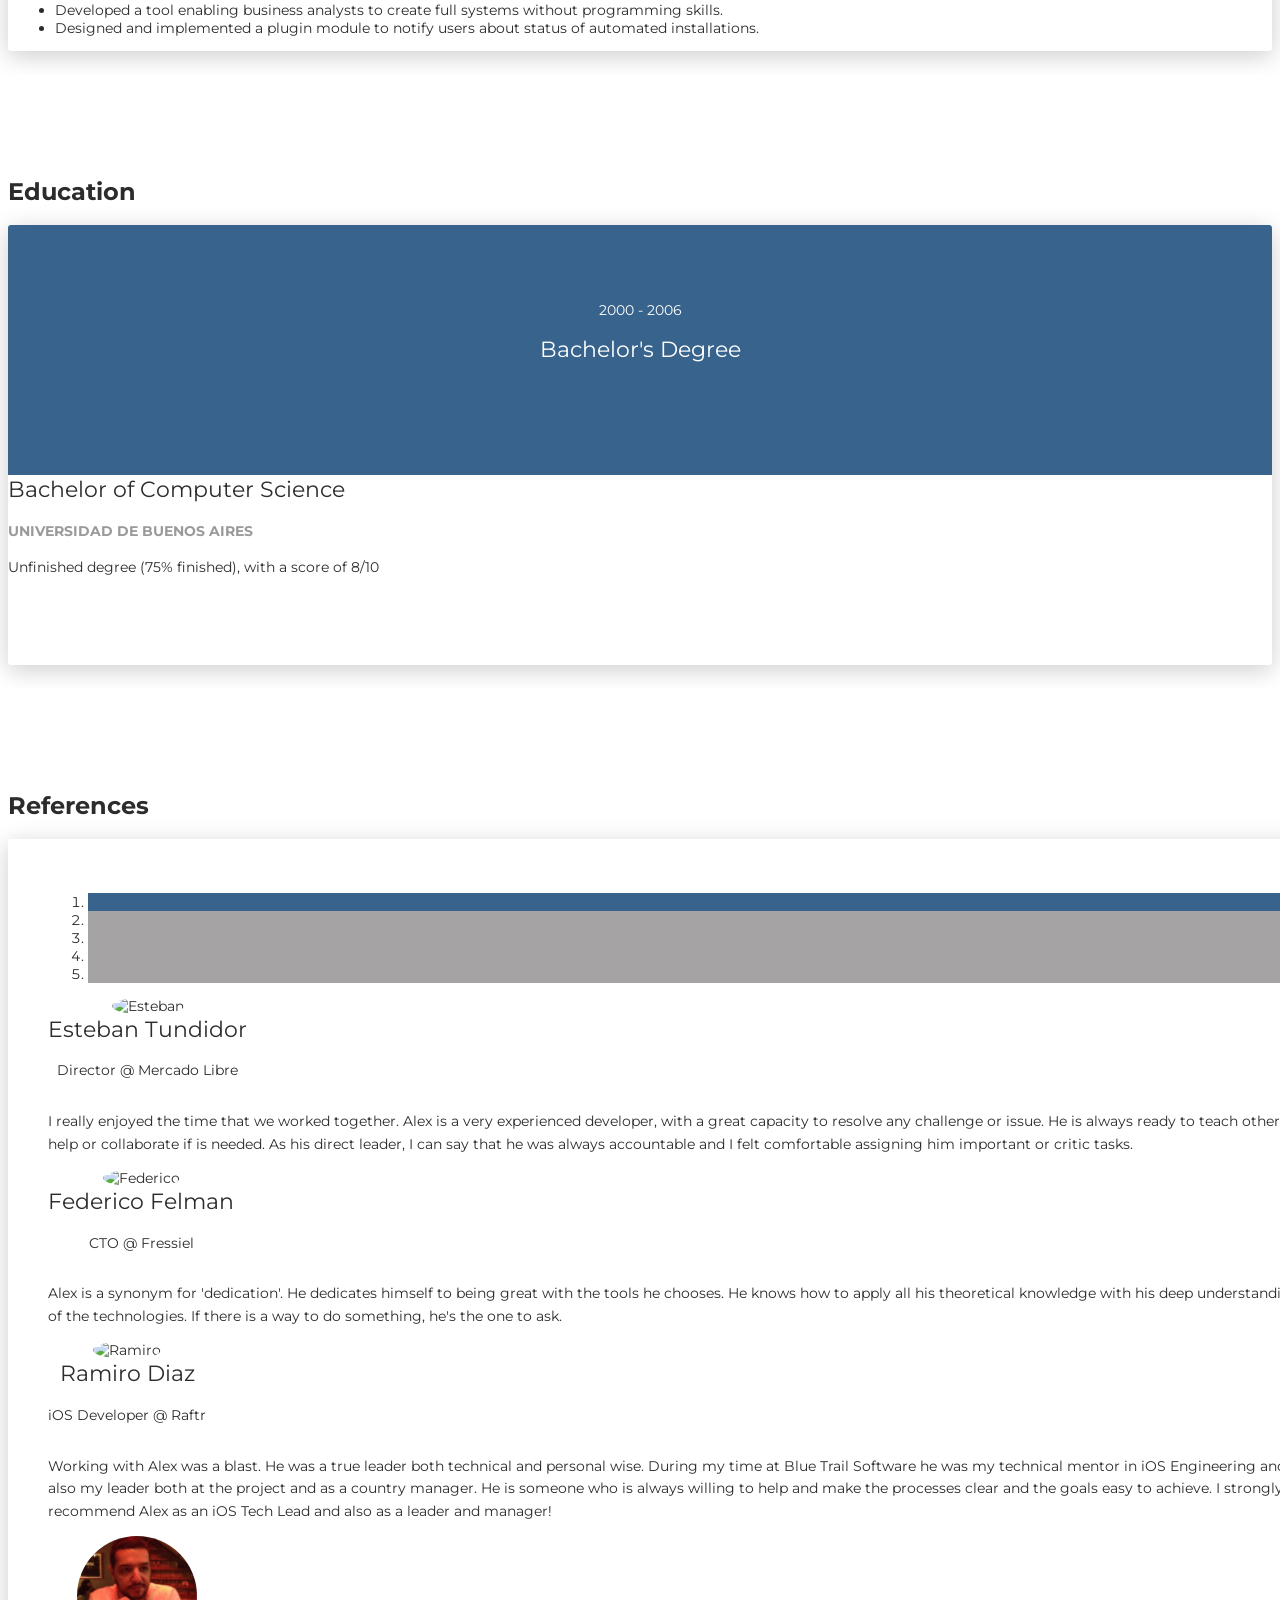
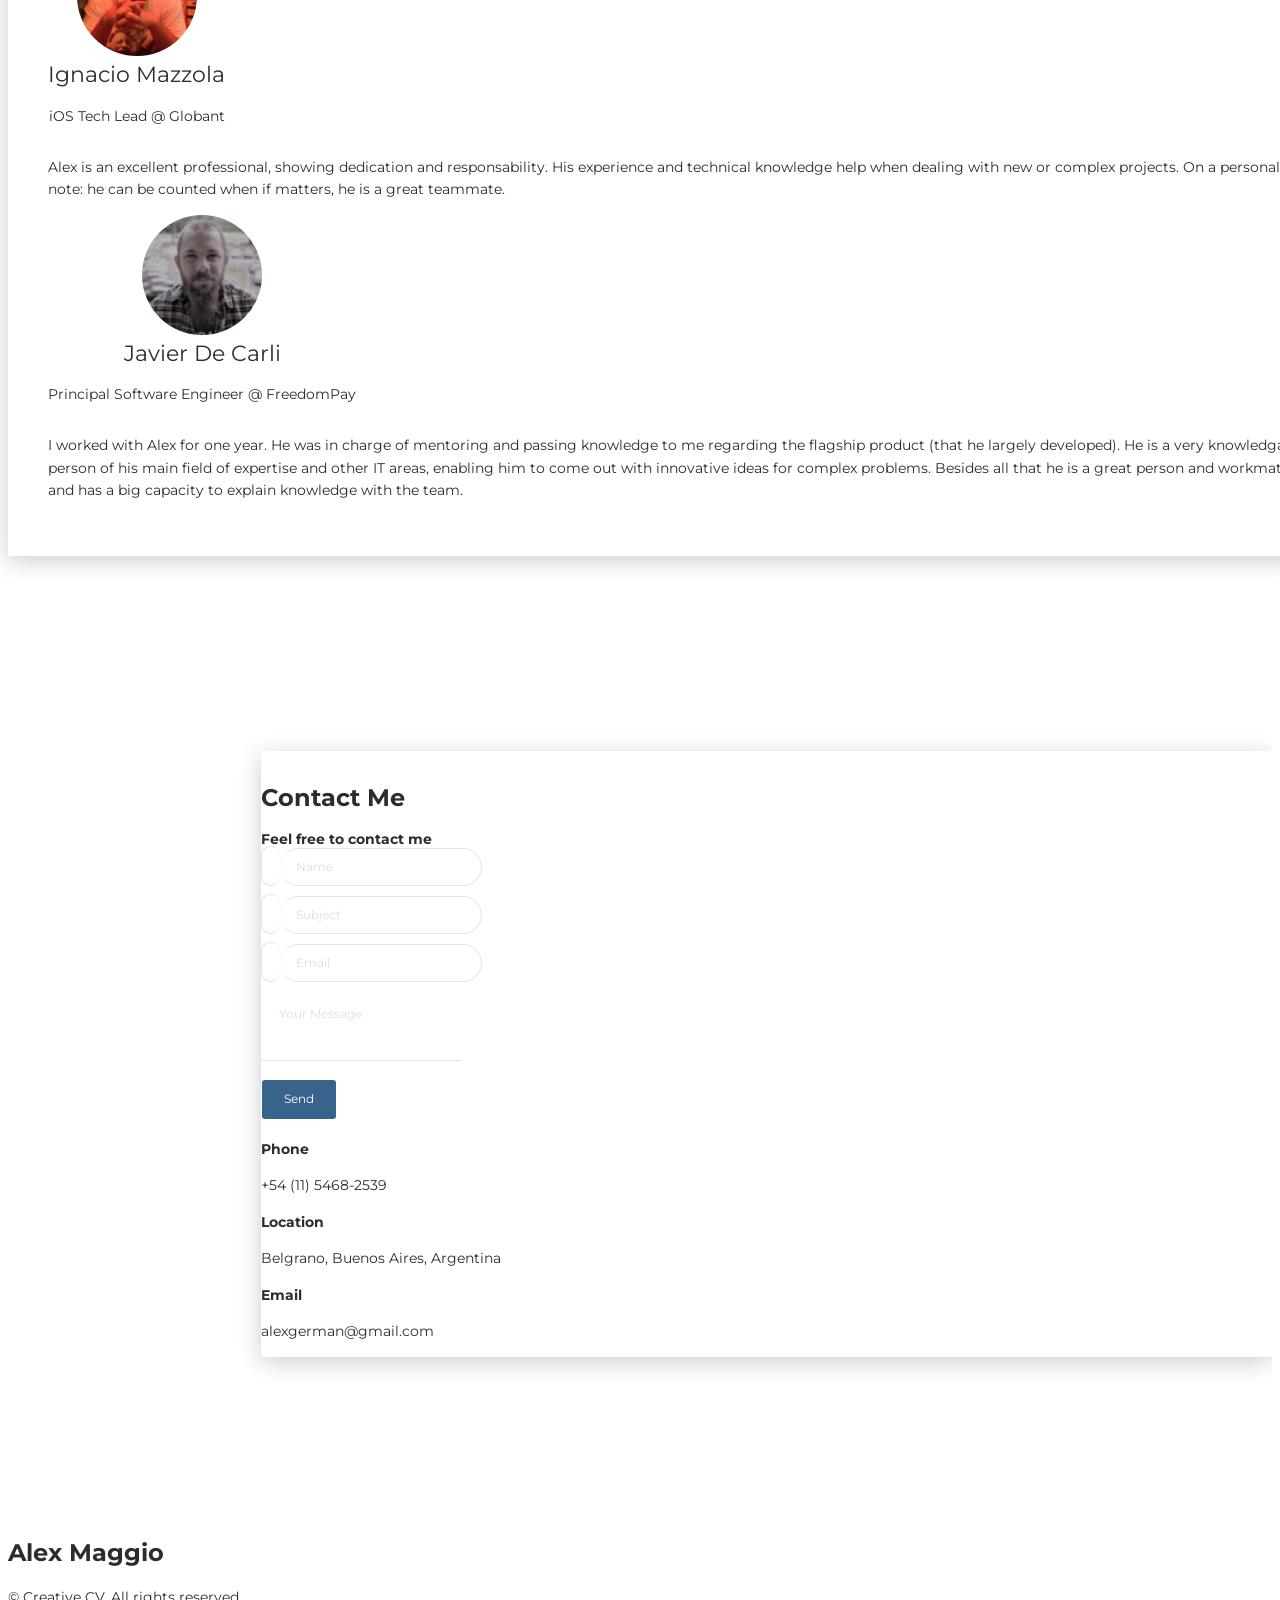
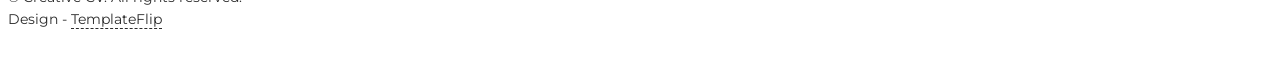
==== commit 67b615c0: "Added Amex experience" ====
--- a/index.html
+++ b/index.html
@@ -468,12 +468,55 @@
                 </div>
                 <div class="section" id="experience">
 <div class="container cc-experience">
-<div class="h4 text-center mb-4 title">Work Experience</div>
+    <div class="h4 text-center mb-4 title">Work Experience</div>
+
 <div class="card" id="FE129D4A-A931-4DCE-BBD4-2311A9349344">
     <div class="row">
         <div class="col-md-3 bg-primary" data-aos="fade-right" data-aos-offset="50" data-aos-duration="1000">
             <div class="card-body cc-experience-header">
-                <p>Apr 2025 - Ongoing</p>
+                <p>Apr 2026 - Present</p>
+                <div class="h5">American Express</div>
+                <p></p>
+            </div>
+        </div>
+    <div class="col-md-9" data-aos="fade-left" data-aos-offset="50" data-aos-duration="1000">
+        <div style="margin-top: 0.5em; margin-left: 0.5em; margin-right: 0.5em; margin-bottom: 0.5em">
+            <div class="h5">iOS Developer</div>
+As an iOS Engineer assigned to the Travel application, I focus mainly in the checkout process.
+<p></p>
+During this time I have worked adding the maps functionality that was a constant request from users allowing them to make reservations looking at a map instead of scrolling a list of results.
+        </div>
+    </div>
+    </div>
+</div>
+
+<div class="card" id="FE129D4A-A931-4DCE-BBD4-2311A9349344">
+    <div class="row">
+        <div class="col-md-3 bg-primary" data-aos="fade-right" data-aos-offset="50" data-aos-duration="1000">
+            <div class="card-body cc-experience-header">
+                <p>Aug 2025 - Mar 2026</p>
+                <div class="h5">Venmo / Paypal</div>
+                <p></p>
+            </div>
+        </div>
+        <div class="col-md-9" data-aos="fade-left" data-aos-offset="50" data-aos-duration="1000">
+            <div style="margin-top: 0.5em; margin-left: 0.5em; margin-right: 0.5em; margin-bottom: 0.5em">
+                <div class="h5">iOS Developer</div>
+                <ul>
+                    <li>Part time, Short Project</li>
+                    <li>Joined a team to facilitate the development of integration of multiple wallets.</li>
+                    <li>Collaborated in process of integrating Venmo within Meta's messenger.</li>
+                </ul>
+            </div>
+        </div>
+    </div>
+</div>
+
+<div class="card" id="FE129D4A-A931-4DCE-BBD4-2311A9349344">
+    <div class="row">
+        <div class="col-md-3 bg-primary" data-aos="fade-right" data-aos-offset="50" data-aos-duration="1000">
+            <div class="card-body cc-experience-header">
+                <p>Mar 2025 - Jul 2025</p>
                 <div class="h5">SimpliMuv</div>
                 <p></p>
             </div>
@@ -489,27 +532,7 @@
         </div>
     </div>
 </div>
-<div class="card" id="FE129D4A-A931-4DCE-BBD4-2311A9349344">
-    <div class="row">
-        <div class="col-md-3 bg-primary" data-aos="fade-right" data-aos-offset="50" data-aos-duration="1000">
-            <div class="card-body cc-experience-header">
-                <p>Aug 2025 - December 2025</p>
-                <div class="h5">Venmo / Paypal</div>
-                <p></p>
-            </div>
-        </div>
-        <div class="col-md-9" data-aos="fade-left" data-aos-offset="50" data-aos-duration="1000">
-            <div style="margin-top: 0.5em; margin-left: 0.5em; margin-right: 0.5em; margin-bottom: 0.5em">
-<div class="h5">iOS Developer</div>
-<ul>
-<li>Part time, Short Project</li>
-<li>Joined a team to facilitate the development of integration of multiple wallets.</li>
-<li>Collaborated in process of integrating Venmo within Meta's messenger.</li>
-</ul>
-</div>
-        </div>
-    </div>
-</div>
+
 <div class="card" id="7F2E7C67-B87E-49AC-8960-597EE748CB09">
     <div class="row">
         <div class="col-md-3 bg-primary" data-aos="fade-right" data-aos-offset="50" data-aos-duration="1000">
@@ -521,14 +544,15 @@
         </div>
         <div class="col-md-9" data-aos="fade-left" data-aos-offset="50" data-aos-duration="1000">
             <div style="margin-top: 0.5em; margin-left: 0.5em; margin-right: 0.5em; margin-bottom: 0.5em">
-<div class="h5">iOS Lead Developer / Mentor</div>
-<ul>
-<li>Joined as a mentor / guide as the team of JR and SSR developers started developing a digital wallet. My tasks consisted on helping the other devs grow and act as a source of knowledge and blockers remover.</li>
-</ul>
-</div>
-        </div>
-    </div>
-</div>
+                <div class="h5">iOS Lead Developer / Mentor</div>
+                <ul>
+                    <li>Joined as a mentor / guide as the team of JR and SSR developers started developing a digital wallet. My tasks consisted on helping the other devs grow and act as a source of knowledge and blockers remover.</li>
+                </ul>
+            </div>
+        </div>
+    </div>
+</div>
+
 <div class="card" id="516352FD-9C1B-42A5-8D23-9FF769CF01AA">
     <div class="row">
         <div class="col-md-3 bg-primary" data-aos="fade-right" data-aos-offset="50" data-aos-duration="1000">
@@ -540,14 +564,15 @@
         </div>
         <div class="col-md-9" data-aos="fade-left" data-aos-offset="50" data-aos-duration="1000">
             <div style="margin-top: 0.5em; margin-left: 0.5em; margin-right: 0.5em; margin-bottom: 0.5em">
-<div class="h5">iOS Staff Engineer</div>
-<ul>
-<li>Work on developing an app aimed at landlords and facility managers for a start up in the real estate industry. We used a derivate of the TCA, and the UI was written entirely in SwiftUI.</li>
-</ul>
-</div>
-        </div>
-    </div>
-</div>
+            |   <div class="h5">iOS Staff Engineer</div>
+|               <ul>
+                    <li>Work on developing an app aimed at landlords and facility managers for a start up in the real estate industry. We used a derivate of the TCA, and the UI was written entirely in SwiftUI.</li>
+                </ul>
+            </div>
+        </div>
+    </div>
+</div>
+
 <div class="card" id="6A483902-2080-4089-BFBE-EA218F18D06C">
     <div class="row">
         <div class="col-md-3 bg-primary" data-aos="fade-right" data-aos-offset="50" data-aos-duration="1000">
@@ -559,15 +584,16 @@
         </div>
         <div class="col-md-9" data-aos="fade-left" data-aos-offset="50" data-aos-duration="1000">
             <div style="margin-top: 0.5em; margin-left: 0.5em; margin-right: 0.5em; margin-bottom: 0.5em">
-<div class="h5">iOS Staff Engineer</div>
-<ul>
-<li>Brought a project across the finish line that was written by another team. I was tasked with writing a synchronization layer.</li>
-<li>Stabilized the number of tickets reported by QA, by leading the team of three to solve around 80%.</li>
-</ul>
-</div>
-        </div>
-    </div>
-</div>
+                <div class="h5">iOS Staff Engineer</div>
+                <ul>
+                    <li>Brought a project across the finish line that was written by another team. I was tasked with writing a synchronization layer.</li>
+                    <li>Stabilized the number of tickets reported by QA, by leading the team of three to solve around 80%.</li>
+                </ul>
+            </div>
+        </div>
+    </div>
+</div>
+
 <div class="card" id="65102392-58FF-4CEB-B6F6-40C6A3B6073D">
     <div class="row">
         <div class="col-md-3 bg-primary" data-aos="fade-right" data-aos-offset="50" data-aos-duration="1000">
@@ -579,16 +605,17 @@
         </div>
         <div class="col-md-9" data-aos="fade-left" data-aos-offset="50" data-aos-duration="1000">
             <div style="margin-top: 0.5em; margin-left: 0.5em; margin-right: 0.5em; margin-bottom: 0.5em">
-<div class="h5">iOS Lead Developer</div>
-<ul>
-<li>Maintained and developed new features for two IoT related app.</li>
-<li>Created a foundation project to use in one client library of apps. The focus of this was to be able to reuse functionalities we already implemented.</li>
-<li>Created a framework to detect driver drowsiness using ARKit and a proof of concept using MLKit.</li>
-</ul>
-</div>
-        </div>
-    </div>
-</div>
+                <div class="h5">iOS Lead Developer</div>
+                <ul>
+                    <li>Maintained and developed new features for two IoT related app.</li>
+                    <li>Created a foundation project to use in one client library of apps. The focus of this was to be able to reuse functionalities we already implemented.</li>
+                    <li>Created a framework to detect driver drowsiness using ARKit and a proof of concept using MLKit.</li>
+                </ul>
+            </div>
+        </div>
+    </div>
+</div>
+
 <div class="card" id="72E68274-7C3A-4A0A-97EC-13F397B6960D">
     <div class="row">
         <div class="col-md-3 bg-primary" data-aos="fade-right" data-aos-offset="50" data-aos-duration="1000">
@@ -600,14 +627,15 @@
         </div>
         <div class="col-md-9" data-aos="fade-left" data-aos-offset="50" data-aos-duration="1000">
             <div style="margin-top: 0.5em; margin-left: 0.5em; margin-right: 0.5em; margin-bottom: 0.5em">
-<div class="h5">iOS Developer</div>
-<ul>
-<li>Worked on the migration from React Native to Native of one client's crypto currency app.</li>
-</ul>
-</div>
-        </div>
-    </div>
-</div>
+                <div class="h5">iOS Developer</div>
+                <ul>
+                    <li>Worked on the migration from React Native to Native of one client's crypto currency app.</li>
+                </ul>
+            </div>
+        </div>
+    </div>
+</div>
+
 <div class="card" id="93B493FA-8644-46DF-9269-D63510949C88">
     <div class="row">
         <div class="col-md-3 bg-primary" data-aos="fade-right" data-aos-offset="50" data-aos-duration="1000">
@@ -619,32 +647,33 @@
         </div>
         <div class="col-md-9" data-aos="fade-left" data-aos-offset="50" data-aos-duration="1000">
             <div style="margin-top: 0.5em; margin-left: 0.5em; margin-right: 0.5em; margin-bottom: 0.5em">
-<div class="h5">Manager</div>
-<div class="h7">Oct 2019 - May 2020</div>
-<ul>
-<li>Managed Buenos Aires office.</li>
-<li>Involved in recruiting and retaining people for different teams. Reduced the recruitment process time by 20% by introducing a simple written test to evaluate candidates.</li>
-</ul>
-</div>
-<div style="margin-top: 0.5em; margin-left: 0.5em; margin-right: 0.5em; margin-bottom: 0.5em">
-<div class="h5">iOS Lead Engineer</div>
-<div class="h7">Jul 2019 - May 2020</div>
-<ul>
-<li>Maintained and developed new features for a workforce management app. Managed a team of 4. We refactored the old codebase allowing near 50% increase in the implementation of experimental features</li>
-<li>Maintained and developed new features for a white label banking app. Originally the project was designed for 5 credit unions, but the reception by users was so good that it was used in near 100 credit unions.</li>
-</ul>
-</div>
-<div style="margin-top: 0.5em; margin-left: 0.5em; margin-right: 0.5em; margin-bottom: 0.5em">
-<div class="h5">iOS Engineer Sr.</div>
-<div class="h7">Dec 2017 - Jun 2019</div>
-<ul>
-<li>Development for several clients, industries ranging from financial to health and fitness.</li>
-<li>Worked on the proposal and formalization of processes related to CI and the creation of a components library, to be used in all future projects.</li>
-</ul>
-</div>
-        </div>
-    </div>
-</div>
+                <div class="h5">Manager</div>
+                <div class="h7">Oct 2019 - May 2020</div>
+                <ul>
+                    <li>Managed Buenos Aires office.</li>
+                    <li>Involved in recruiting and retaining people for different teams. Reduced the recruitment process time by 20% by introducing a simple written test to evaluate candidates.</li>
+                </ul>
+            </div>
+            <div style="margin-top: 0.5em; margin-left: 0.5em; margin-right: 0.5em; margin-bottom: 0.5em">
+                <div class="h5">iOS Lead Engineer</div>
+                <div class="h7">Jul 2019 - May 2020</div>
+                <ul>
+                    <li>Maintained and developed new features for a workforce management app. Managed a team of 4. We refactored the old codebase allowing near 50% increase in the implementation of experimental features</li>
+                    <li>Maintained and developed new features for a white label banking app. Originally the project was designed for 5 credit unions, but the reception by users was so good that it was used in near 100 credit unions.</li>
+                </ul>
+            </div>
+            <div style="margin-top: 0.5em; margin-left: 0.5em; margin-right: 0.5em; margin-bottom: 0.5em">
+                <div class="h5">iOS Engineer Sr.</div>
+                <div class="h7">Dec 2017 - Jun 2019</div>
+                <ul>
+                    <li>Development for several clients, industries ranging from financial to health and fitness.</li>
+                    <li>Worked on the proposal and formalization of processes related to CI and the creation of a components library, to be used in all future projects.</li>
+                </ul>
+            </div>
+        </div>
+    </div>
+</div>
+
 <div class="card" id="339453E4-9009-4474-8F55-5C4D34657812">
     <div class="row">
         <div class="col-md-3 bg-primary" data-aos="fade-right" data-aos-offset="50" data-aos-duration="1000">
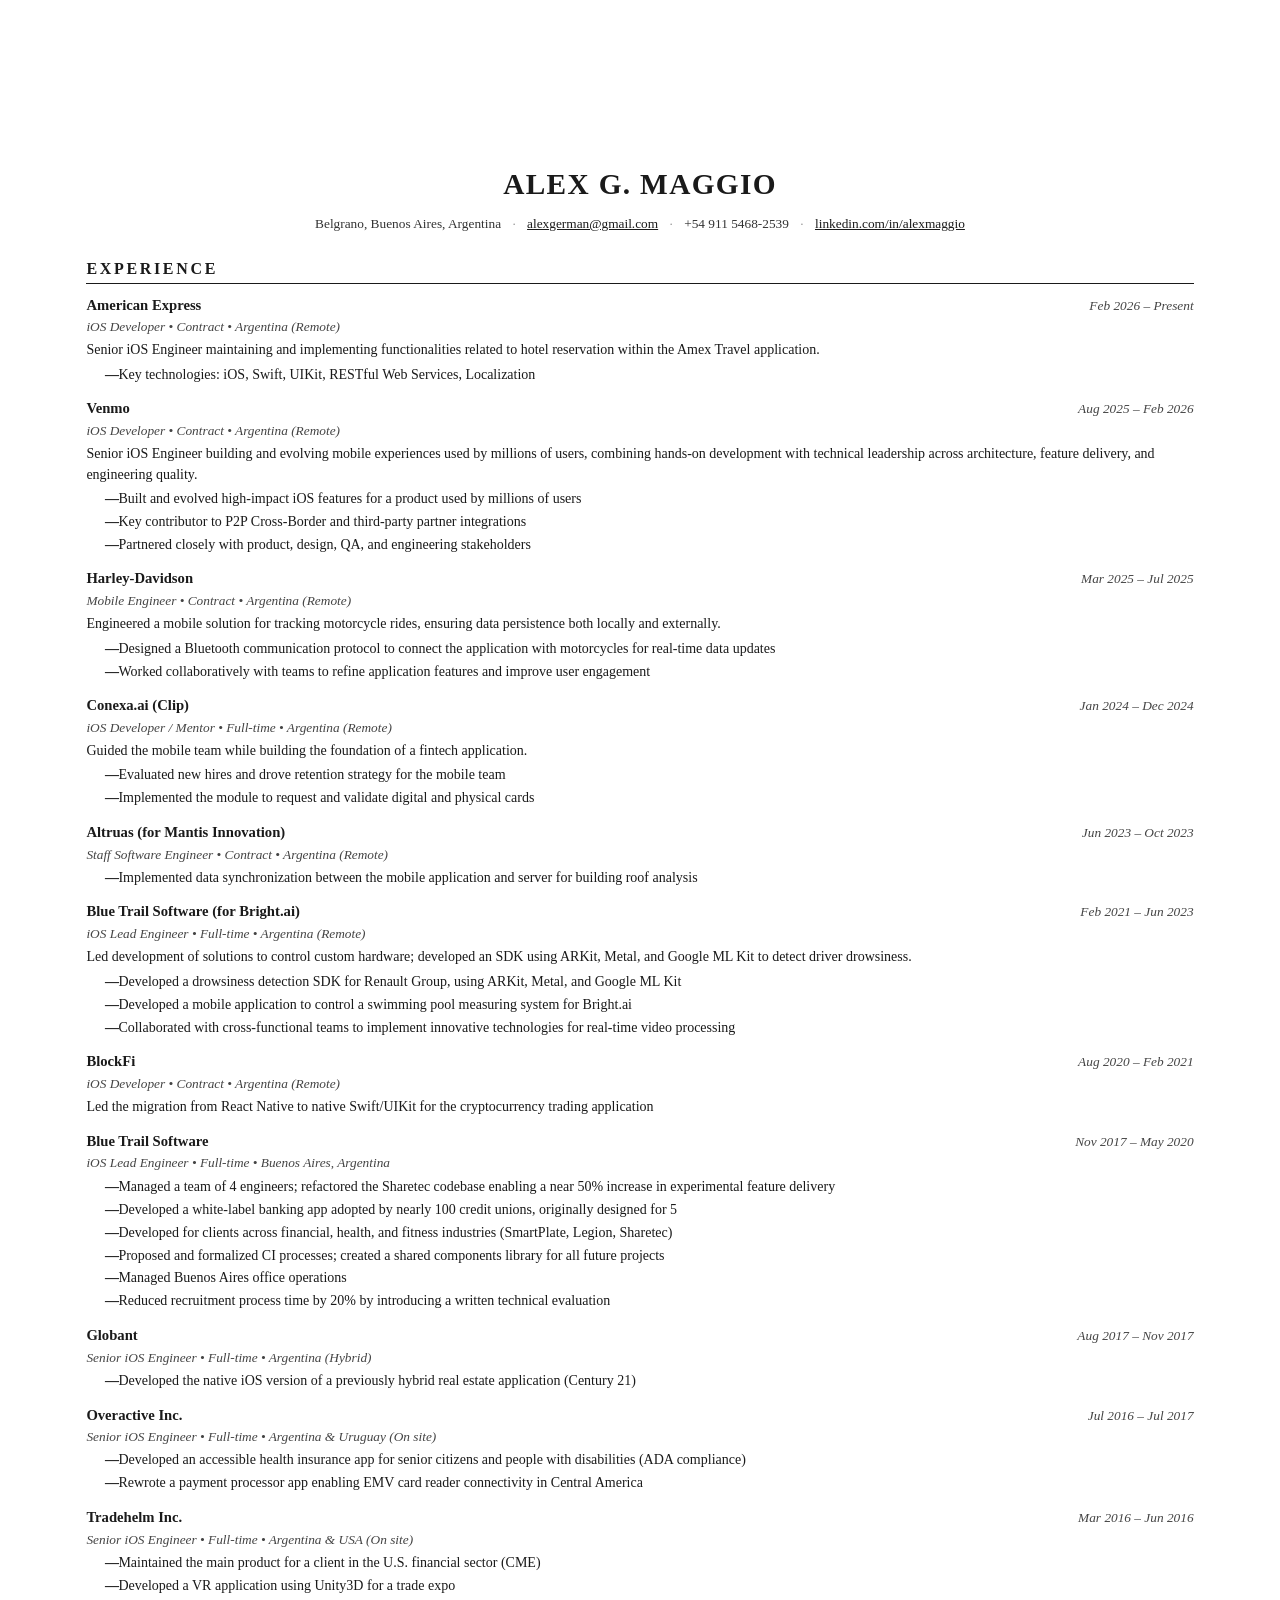
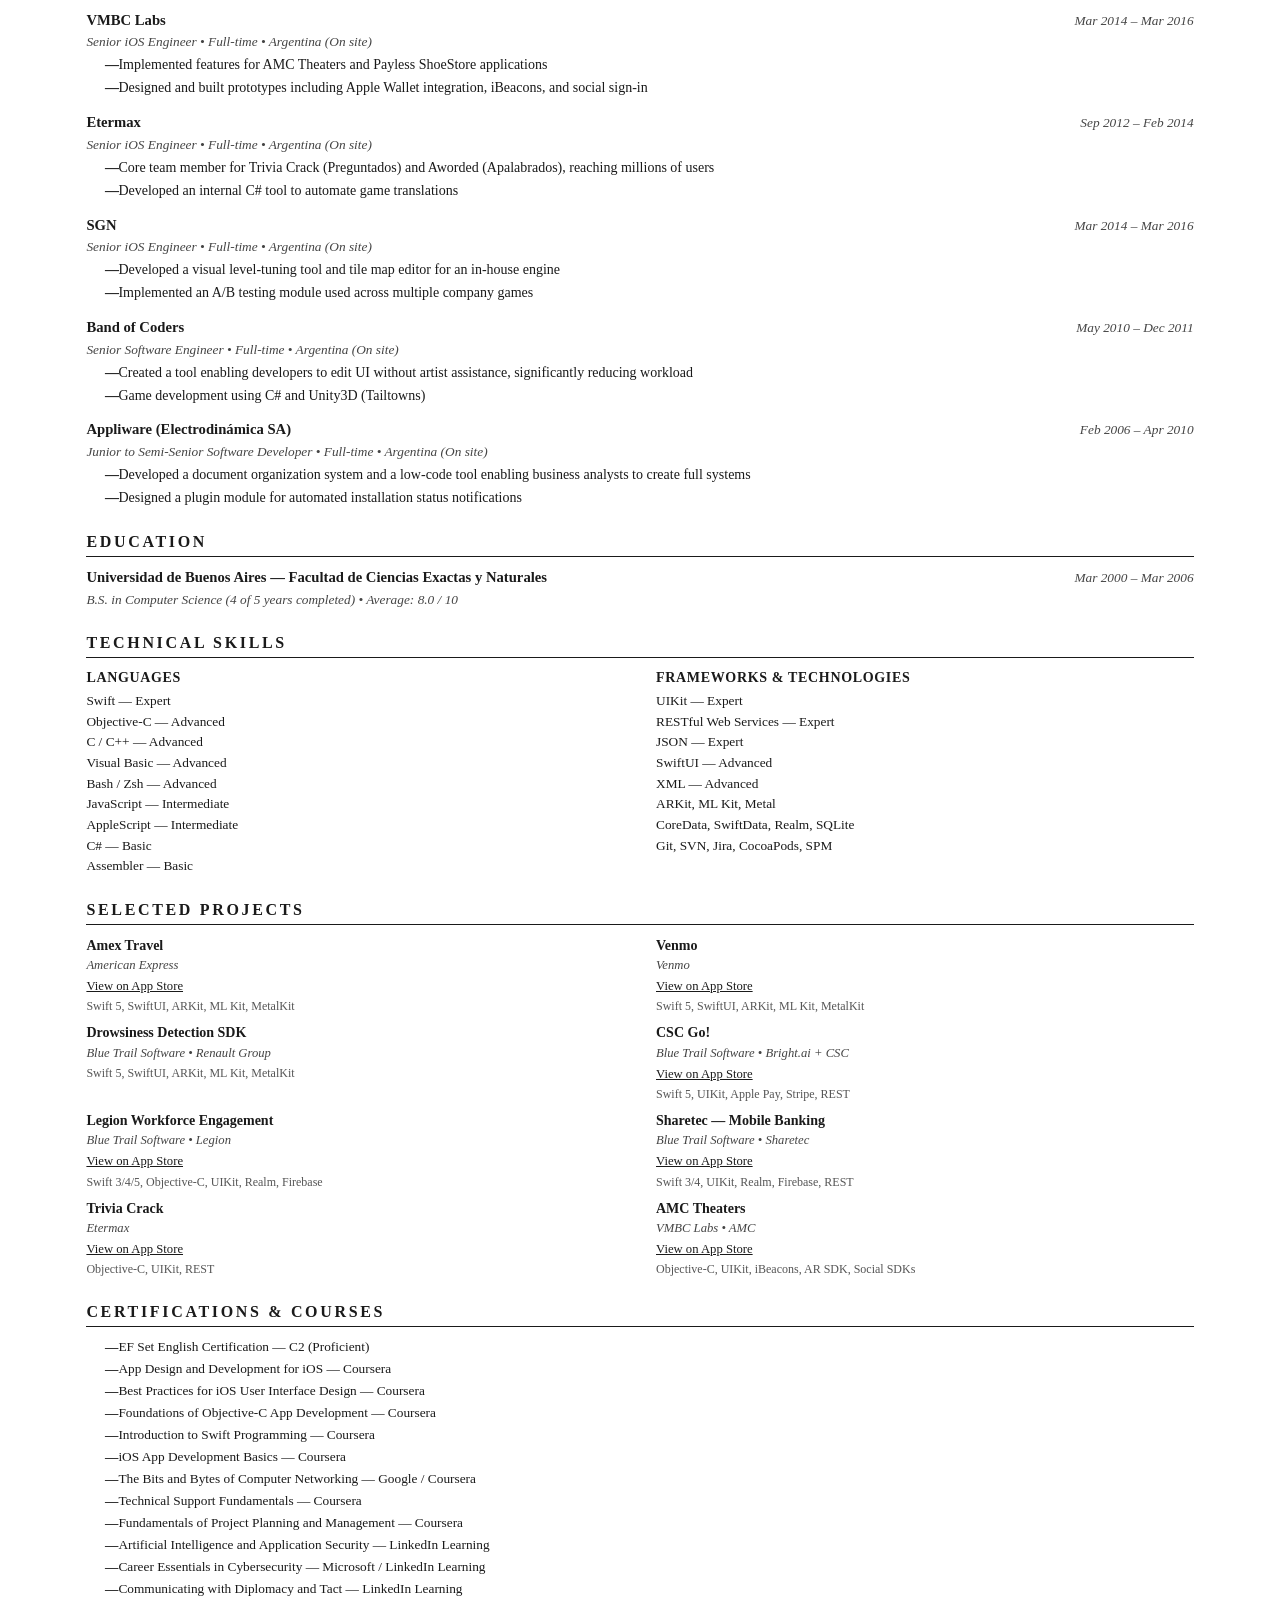
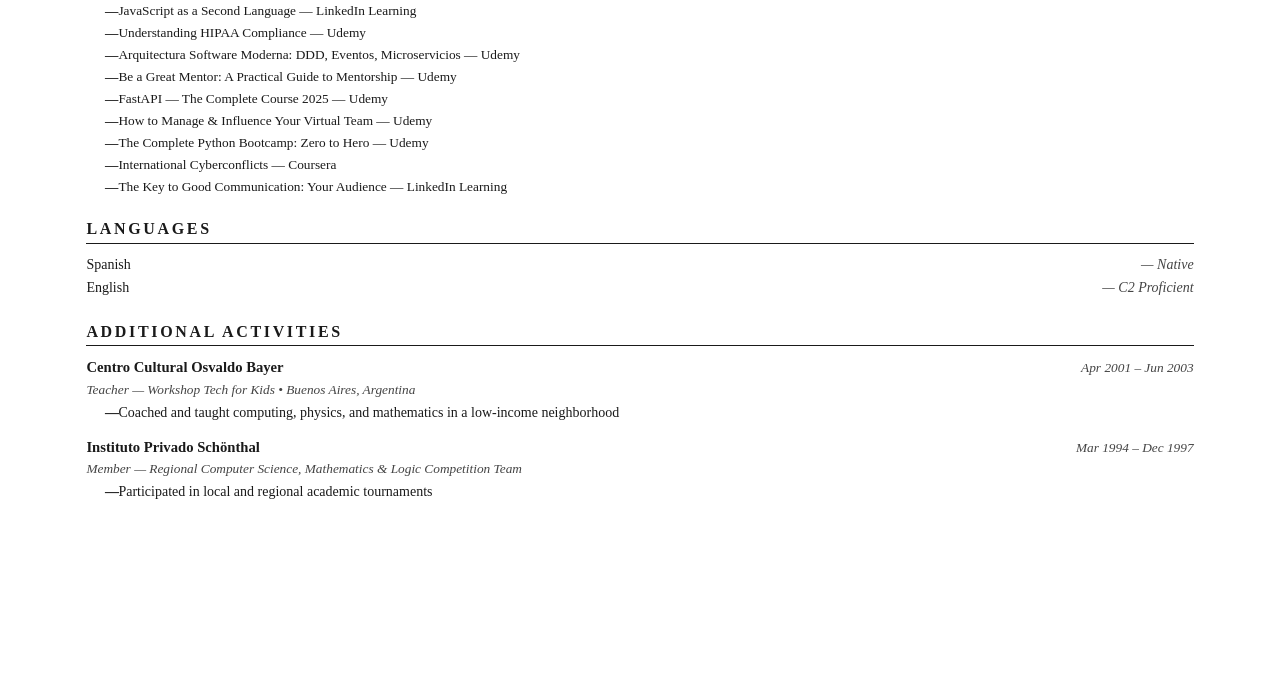
==== commit 1da79bba: "Updated home to Harvard style v2." ====
--- a/index.html
+++ b/index.html
@@ -1,1075 +1,621 @@
 <!DOCTYPE html>
-<html lang="en-US">
-    <head>
-        <meta charset="UTF-8">
-        <meta http-equiv="X-UA-Compatible" content="IE=edge">
-        <meta name="viewport" content="width=device-width, initial-scale=1">
-        <title>Alex Maggio</title>
-        <link href="https://fonts.googleapis.com/css?family=Montserrat:400,700,200" rel="stylesheet">
-        <link href="https://maxcdn.bootstrapcdn.com/font-awesome/latest/css/font-awesome.min.css" rel="stylesheet">
-        <link href="css/aos.css?ver=1.1.0" rel="stylesheet">
-        <link href="css/bootstrap.min.css?ver=1.1.0" rel="stylesheet">
-        <link href="css/main.css?ver=1.1.0" rel="stylesheet">
-        <noscript>
-            <style type="text/css">
-[data-aos] {
-opacity: 1 !important;
-transform: translate(0) scale(1) !important;
-}
-            </style>
-        </noscript>
-    </head>
-    <body id="top">
-        <header>
-<div class="profile-page sidebar-collapse">
-<nav class="navbar navbar-expand-lg fixed-top navbar-transparent bg-primary" color-on-scroll="400">
-<div class="container">
-<div class="navbar-translate">
-<a class="navbar-brand" href="#" rel="tooltip"></a>
-<button class="navbar-toggler navbar-toggler" type="button" data-toggle="collapse" data-target="#navigation" aria-controls="navigation" aria-expanded="false" aria-label="Toggle navigation">
-<span class="navbar-toggler-bar bar1"></span>
-<span class="navbar-toggler-bar bar2"></span>
-<span class="navbar-toggler-bar bar3"></span>
-</button>
-</div>
-<!--
-<div class="collapse navbar-collapse justify-content-start" id="navigation">
-<h7 color="#FFFFFF">
-<img height="16px" width="16px" src="images/flags/ar.svg"> / <a href="index.html"><img height="16px" width="16px" src="images/flags/gb.svg"></a>
-</h7>
-</div>
--->
-<div class="collapse navbar-collapse justify-content-end" id="navigation">
-<ul class="navbar-nav">
-<li class="nav-item"><a class="nav-link smooth-scroll" href="#about">About</a></li>
-<li class="nav-item"><a class="nav-link smooth-scroll" href="#skill">Skills</a></li>
-<li class="nav-item"><a class="nav-link smooth-scroll" href="#experience">Experience</a></li>
-<li class="nav-item"><a class="nav-link smooth-scroll" href="#education">Education</a></li>
-<li class="nav-item"><a class="nav-link smooth-scroll" href="#contact">Contact</a></li>
-</ul>
-</div>
-</div>
-</nav>
-</div>
-</header>
-        <div class="page-content">
-            <div>
-                <div class="profile-page">
-                    <div class="wrapper">
-                        <div class="page-header page-header-small" filter-color="green">
-                            <div class="page-header-image" data-parallax="true" style="background-image: url('images/cc-bg-1.jfif')"></div>
-                            <div class="container">
-                                <div class="content-center">
-                                    <div class="cc-profile-image">
-                                        <a href="#">
-                                            <img src="images/alex-01.jfif" alt="Alex's Photo">
-                                        </a>
-                                    </div>
-                                    <div class="h2 title">Alex Maggio</div>
-                                    <p class="category text-white">iOS Developer</p>
-                                    <a
-                                        class="btn btn-primary smooth-scroll mr-2"
-                                        href="#contact"
-                                        data-aos="zoom-in"
-                                        data-aos-anchor="data-aos-anchor"
-                                    >Hire Me</a>
-                                    <a
-                                        class="btn btn-primary"
-                                        href="resources/iOS-AlexMaggio-en.pdf"
-                                        target="_blank"
-                                        data-aos="zoom-in"
-                                        data-aos-anchor="data-aos-anchor"
-                                    >Download CV</a>
-                                </div>
-                            </div>
-                            <div class="section">
-                                <div class="container"></div>
-                            </div>
-                        </div>
-                    </div>
+<html lang="en">
+<head>
+    <meta charset="UTF-8">
+    <meta name="viewport" content="width=device-width, initial-scale=1.0">
+    <title>Alex G. Maggio &mdash; CV</title>
+    <style>
+        /* === Reset & Base === */
+        *, *::before, *::after { box-sizing: border-box; margin: 0; padding: 0; }
+
+        body {
+            font-family: "Palatino Linotype", Palatino, Georgia, "Times New Roman", serif;
+            font-size: 11pt;
+            line-height: 1.45;
+            color: #1a1a1a;
+            /* max-width: 8.5in; */
+            /* margin: 0 auto; */
+            margin: 1in auto;
+            padding: 0.7in 0.9in;
+            background: #fff;
+        }
+
+        a { color: #1a1a1a; text-decoration: underline; }
+
+        /* === Header === */
+        .header {
+            text-align: center;
+            margin-bottom: 18pt;
+        }
+        .header h1 {
+            font-size: 22pt;
+            font-weight: bold;
+            letter-spacing: 1pt;
+            text-transform: uppercase;
+            margin-bottom: 6pt;
+        }
+        .header .contact {
+            font-size: 10pt;
+            color: #333;
+        }
+        .header .contact span { white-space: nowrap; }
+        .header .contact .sep { margin: 0 6pt; color: #999; }
+
+        /* === Section === */
+        .section { margin-bottom: 16pt; }
+        .section-title {
+            font-size: 12pt;
+            font-weight: bold;
+            text-transform: uppercase;
+            letter-spacing: 2pt;
+            border-bottom: 1.2pt solid #1a1a1a;
+            margin-bottom: 8pt;
+            padding-bottom: 2pt;
+        }
+
+        /* === Entry (Experience, Education, etc.) === */
+        .entry { margin-bottom: 10pt; }
+        .entry-header {
+            display: flex;
+            justify-content: space-between;
+            align-items: baseline;
+            margin-bottom: 1pt;
+        }
+        .entry-header .left { font-weight: bold; font-size: 11pt; }
+        .entry-header .right { font-style: italic; font-size: 10pt; color: #444; text-align: right; white-space: nowrap; }
+        .entry-sub {
+            font-size: 10pt;
+            font-style: italic;
+            color: #444;
+            margin-bottom: 3pt;
+        }
+        .entry-desc {
+            font-size: 10.5pt;
+            margin-bottom: 3pt;
+        }
+        .entry ul {
+            list-style: none;
+            padding-left: 14pt;
+            margin-top: 2pt;
+        }
+        .entry ul li {
+            position: relative;
+            padding-left: 10pt;
+            margin-bottom: 2pt;
+            font-size: 10.5pt;
+        }
+        .entry ul li::before {
+            content: "\2014";
+            position: absolute;
+            left: 0;
+            font-weight: bold;
+        }
+
+        /* === Skills === */
+        .skills-grid {
+            display: grid;
+            grid-template-columns: 1fr 1fr;
+            gap: 4pt 24pt;
+        }
+        .skill-category h3 {
+            font-size: 10.5pt;
+            font-weight: bold;
+            margin-bottom: 2pt;
+            text-transform: uppercase;
+            letter-spacing: 0.5pt;
+        }
+        .skill-category ul {
+            list-style: none;
+            padding-left: 0;
+        }
+        .skill-category ul li {
+            font-size: 10pt;
+            margin-bottom: 1pt;
+        }
+
+        /* === Projects === */
+        .projects-grid {
+            display: grid;
+            grid-template-columns: 1fr 1fr;
+            gap: 6pt 24pt;
+        }
+        .project-card {
+            border: none;
+            page-break-inside: avoid;
+        }
+        .project-card h3 {
+            font-size: 10.5pt;
+            font-weight: bold;
+        }
+        .project-card .project-meta {
+            font-size: 9.5pt;
+            font-style: italic;
+            color: #444;
+            margin-bottom: 2pt;
+        }
+        .project-card ul {
+            list-style: none;
+            padding-left: 10pt;
+        }
+        .project-card ul li {
+            font-size: 9.5pt;
+            margin-bottom: 1pt;
+            position: relative;
+            padding-left: 8pt;
+        }
+        .project-card ul li::before {
+            content: "\2014";
+            position: absolute;
+            left: 0;
+            font-weight: bold;
+        }
+        .project-desc {
+            font-size: 9.5pt;
+        }
+        .project-link {
+            font-size: 9.5pt;
+        }
+        .project-tech {
+            font-size: 9pt;
+            color: #555;
+            margin-top: 2pt;
+        }
+
+        /* === Certifications === */
+        .cert-list {
+            list-style: none;
+            padding-left: 14pt;
+        }
+        .cert-list li {
+            font-size: 10pt;
+            margin-bottom: 2pt;
+            position: relative;
+            padding-left: 10pt;
+        }
+        .cert-list li::before {
+            content: "\2014";
+            position: absolute;
+            left: 0;
+            font-weight: bold;
+        }
+
+        /* === Languages === */
+        .lang-row {
+            display: flex;
+            justify-content: space-between;
+            font-size: 10.5pt;
+            margin-bottom: 2pt;
+        }
+        .lang-row .lang-level { font-style: italic; color: #444; }
+
+        /* === Print === */
+        @media print {
+            body { padding: 0; max-width: none; font-size: 10.5pt; }
+            a { text-decoration: none; }
+            .section { page-break-inside: avoid; }
+            .entry { page-break-inside: avoid; }
+            .project-card { page-break-inside: avoid; }
+        }
+    </style>
+</head>
+<body>
+
+    <!-- ==================== HEADER ==================== -->
+    <div class="header">
+        <h1>Alex G. Maggio</h1>
+        <div class="contact">
+            <span>Belgrano, Buenos Aires, Argentina</span>
+            <span class="sep">&middot;</span>
+            <span><a href="mailto:alexgerman@gmail.com">alexgerman@gmail.com</a></span>
+            <span class="sep">&middot;</span>
+            <span>+54 911 5468-2539</span>
+            <span class="sep">&middot;</span>
+            <span><a href="https://www.linkedin.com/in/alexmaggio/">linkedin.com/in/alexmaggio</a></span>
+        </div>
+    </div>
+
+    <!-- ==================== EXPERIENCE ==================== -->
+    <div class="section">
+        <div class="section-title">Experience</div>
+
+        <!-- American Express -->
+        <div class="entry">
+            <div class="entry-header">
+                <span class="left">American Express</span>
+                <span class="right">Feb 2026 &ndash; Present</span>
+            </div>
+            <div class="entry-sub">iOS Developer &bull; Contract &bull; Argentina (Remote)</div>
+            <div class="entry-desc">Senior iOS Engineer maintaining and implementing functionalities related to hotel reservation within the Amex Travel application.</div>
+            <ul>
+                <li>Key technologies: iOS, Swift, UIKit, RESTful Web Services, Localization</li>
+            </ul>
+        </div>
+
+        <!-- Venmo -->
+        <div class="entry">
+            <div class="entry-header">
+                <span class="left">Venmo</span>
+                <span class="right">Aug 2025 &ndash; Feb 2026</span>
+            </div>
+            <div class="entry-sub">iOS Developer &bull; Contract &bull; Argentina (Remote)</div>
+            <div class="entry-desc">Senior iOS Engineer building and evolving mobile experiences used by millions of users, combining hands-on development with technical leadership across architecture, feature delivery, and engineering quality.</div>
+            <ul>
+                <li>Built and evolved high-impact iOS features for a product used by millions of users</li>
+                <li>Key contributor to P2P Cross-Border and third-party partner integrations</li>
+                <li>Partnered closely with product, design, QA, and engineering stakeholders</li>
+            </ul>
+        </div>
+
+        <!-- Harley-Davidson -->
+        <div class="entry">
+            <div class="entry-header">
+                <span class="left">Harley-Davidson</span>
+                <span class="right">Mar 2025 &ndash; Jul 2025</span>
+            </div>
+            <div class="entry-sub">Mobile Engineer &bull; Contract &bull; Argentina (Remote)</div>
+            <div class="entry-desc">Engineered a mobile solution for tracking motorcycle rides, ensuring data persistence both locally and externally.</div>
+            <ul>
+                <li>Designed a Bluetooth communication protocol to connect the application with motorcycles for real-time data updates</li>
+                <li>Worked collaboratively with teams to refine application features and improve user engagement</li>
+            </ul>
+        </div>
+
+        <!-- Conexa.ai -->
+        <div class="entry">
+            <div class="entry-header">
+                <span class="left">Conexa.ai (Clip)</span>
+                <span class="right">Jan 2024 &ndash; Dec 2024</span>
+            </div>
+            <div class="entry-sub">iOS Developer / Mentor &bull; Full-time &bull; Argentina (Remote)</div>
+            <div class="entry-desc">Guided the mobile team while building the foundation of a fintech application.</div>
+            <ul>
+                <li>Evaluated new hires and drove retention strategy for the mobile team</li>
+                <li>Implemented the module to request and validate digital and physical cards</li>
+            </ul>
+        </div>
+
+        <!-- Altruas / Mantis Innovation -->
+        <div class="entry">
+            <div class="entry-header">
+                <span class="left">Altruas (for Mantis Innovation)</span>
+                <span class="right">Jun 2023 &ndash; Oct 2023</span>
+            </div>
+            <div class="entry-sub">Staff Software Engineer &bull; Contract &bull; Argentina (Remote)</div>
+            <ul>
+                <li>Implemented data synchronization between the mobile application and server for building roof analysis</li>
+            </ul>
+        </div>
+
+        <!-- Blue Trail / Bright.ai -->
+        <div class="entry">
+            <div class="entry-header">
+                <span class="left">Blue Trail Software (for Bright.ai)</span>
+                <span class="right">Feb 2021 &ndash; Jun 2023</span>
+            </div>
+            <div class="entry-sub">iOS Lead Engineer &bull; Full-time &bull; Argentina (Remote)</div>
+            <div class="entry-desc">Led development of solutions to control custom hardware; developed an SDK using ARKit, Metal, and Google ML Kit to detect driver drowsiness.</div>
+            <ul>
+                <li>Developed a drowsiness detection SDK for Renault Group, using ARKit, Metal, and Google ML Kit</li>
+                <li>Developed a mobile application to control a swimming pool measuring system for Bright.ai</li>
+                <li>Collaborated with cross-functional teams to implement innovative technologies for real-time video processing</li>
+            </ul>
+        </div>
+
+        <!-- BlockFi -->
+        <div class="entry">
+            <div class="entry-header">
+                <span class="left">BlockFi</span>
+                <span class="right">Aug 2020 &ndash; Feb 2021</span>
+            </div>
+            <div class="entry-sub">iOS Developer &bull; Contract &bull; Argentina (Remote)</div>
+            <div class="entry-desc">Led the migration from React Native to native Swift/UIKit for the cryptocurrency trading application</div>
+        </div>
+
+        <!-- Blue Trail Software -->
+        <div class="entry">
+            <div class="entry-header">
+                <span class="left">Blue Trail Software</span>
+                <span class="right">Nov 2017 &ndash; May 2020</span>
+            </div>
+            <div class="entry-sub">iOS Lead Engineer &bull; Full-time &bull; Buenos Aires, Argentina</div>
+            <ul>
+                <li>Managed a team of 4 engineers; refactored the Sharetec codebase enabling a near 50% increase in experimental feature delivery</li>
+                <li>Developed a white-label banking app adopted by nearly 100 credit unions, originally designed for 5</li>
+                <li>Developed for clients across financial, health, and fitness industries (SmartPlate, Legion, Sharetec)</li>
+                <li>Proposed and formalized CI processes; created a shared components library for all future projects</li>
+                <li>Managed Buenos Aires office operations</li>
+                <li>Reduced recruitment process time by 20% by introducing a written technical evaluation</li>
+            </ul>
+        </div>
+
+        <!-- Globant -->
+        <div class="entry">
+            <div class="entry-header">
+                <span class="left">Globant</span>
+                <span class="right">Aug 2017 &ndash; Nov 2017</span>
+            </div>
+            <div class="entry-sub">Senior iOS Engineer &bull; Full-time &bull; Argentina (Hybrid)</div>
+            <ul>
+                <li>Developed the native iOS version of a previously hybrid real estate application (Century 21)</li>
+            </ul>
+        </div>
+
+        <!-- Overactive -->
+        <div class="entry">
+            <div class="entry-header">
+                <span class="left">Overactive Inc.</span>
+                <span class="right">Jul 2016 &ndash; Jul 2017</span>
+            </div>
+            <div class="entry-sub">Senior iOS Engineer &bull; Full-time &bull; Argentina &amp; Uruguay (On site)</div>
+            <ul>
+                <li>Developed an accessible health insurance app for senior citizens and people with disabilities (ADA compliance)</li>
+                <li>Rewrote a payment processor app enabling EMV card reader connectivity in Central America</li>
+            </ul>
+        </div>
+
+        <!-- Tradehelm -->
+        <div class="entry">
+            <div class="entry-header">
+                <span class="left">Tradehelm Inc.</span>
+                <span class="right">Mar 2016 &ndash; Jun 2016</span>
+            </div>
+            <div class="entry-sub">Senior iOS Engineer &bull; Full-time &bull; Argentina &amp; USA (On site)</div>
+            <ul>
+                <li>Maintained the main product for a client in the U.S. financial sector (CME)</li>
+                <li>Developed a VR application using Unity3D for a trade expo</li>
+            </ul>
+        </div>
+
+        <!-- VMBC Labs -->
+        <div class="entry">
+            <div class="entry-header">
+                <span class="left">VMBC Labs</span>
+                <span class="right">Mar 2014 &ndash; Mar 2016</span>
+            </div>
+            <div class="entry-sub">Senior iOS Engineer &bull; Full-time &bull; Argentina (On site)</div>
+            <ul>
+                <li>Implemented features for AMC Theaters and Payless ShoeStore applications</li>
+                <li>Designed and built prototypes including Apple Wallet integration, iBeacons, and social sign-in</li>
+            </ul>
+        </div>
+
+        <!-- Etermax -->
+        <div class="entry">
+            <div class="entry-header">
+                <span class="left">Etermax</span>
+                <span class="right">Sep 2012 &ndash; Feb 2014</span>
+            </div>
+            <div class="entry-sub">Senior iOS Engineer &bull; Full-time &bull; Argentina (On site)</div>
+            <ul>
+                <li>Core team member for Trivia Crack (Preguntados) and Aworded (Apalabrados), reaching millions of users</li>
+                <li>Developed an internal C# tool to automate game translations</li>
+            </ul>
+        </div>
+
+        <!-- SGN -->
+        <div class="entry">
+            <div class="entry-header">
+                <span class="left">SGN</span>
+                <span class="right">Mar 2014 &ndash; Mar 2016</span>
+            </div>
+            <div class="entry-sub">Senior iOS Engineer &bull; Full-time &bull; Argentina (On site)</div>
+            <ul>
+                <li>Developed a visual level-tuning tool and tile map editor for an in-house engine</li>
+                <li>Implemented an A/B testing module used across multiple company games</li>
+            </ul>
+        </div>
+
+        <!-- Band of Coders -->
+        <div class="entry">
+            <div class="entry-header">
+                <span class="left">Band of Coders</span>
+                <span class="right">May 2010 &ndash; Dec 2011</span>
+            </div>
+            <div class="entry-sub">Senior Software Engineer &bull; Full-time &bull; Argentina (On site)</div>
+            <ul>
+                <li>Created a tool enabling developers to edit UI without artist assistance, significantly reducing workload</li>
+                <li>Game development using C# and Unity3D (Tailtowns)</li>
+            </ul>
+        </div>
+
+        <!-- Appliware -->
+        <div class="entry">
+            <div class="entry-header">
+                <span class="left">Appliware (Electrodinámica SA)</span>
+                <span class="right">Feb 2006 &ndash; Apr 2010</span>
+            </div>
+            <div class="entry-sub">Junior to Semi-Senior Software Developer &bull; Full-time &bull; Argentina (On site)</div>
+            <ul>
+                <li>Developed a document organization system and a low-code tool enabling business analysts to create full systems</li>
+                <li>Designed a plugin module for automated installation status notifications</li>
+            </ul>
+        </div>
+    </div>
+
+    <!-- ==================== EDUCATION ==================== -->
+    <div class="section">
+        <div class="section-title">Education</div>
+        <div class="entry">
+            <div class="entry-header">
+                <span class="left">Universidad de Buenos Aires &mdash; Facultad de Ciencias Exactas y Naturales</span>
+                <span class="right">Mar 2000 &ndash; Mar 2006</span>
+            </div>
+            <div class="entry-sub">B.S. in Computer Science (4 of 5 years completed) &bull; Average: 8.0 / 10</div>
+        </div>
+    </div>
+
+    <!-- ==================== SKILLS ==================== -->
+    <div class="section">
+        <div class="section-title">Technical Skills</div>
+        <div class="skills-grid">
+            <div class="skill-category">
+                <h3>Languages</h3>
+                <ul>
+                    <li>Swift &mdash; Expert</li>
+                    <li>Objective-C &mdash; Advanced</li>
+                    <li>C / C++ &mdash; Advanced</li>
+                    <li>Visual Basic &mdash; Advanced</li>
+                    <li>Bash / Zsh &mdash; Advanced</li>
+                    <li>JavaScript &mdash; Intermediate</li>
+                    <li>AppleScript &mdash; Intermediate</li>
+                    <li>C# &mdash; Basic</li>
+                    <li>Assembler &mdash; Basic</li>
+                </ul>
+            </div>
+            <div class="skill-category">
+                <h3>Frameworks &amp; Technologies</h3>
+                <ul>
+                    <li>UIKit &mdash; Expert</li>
+                    <li>RESTful Web Services &mdash; Expert</li>
+                    <li>JSON &mdash; Expert</li>
+                    <li>SwiftUI &mdash; Advanced</li>
+                    <li>XML &mdash; Advanced</li>
+                    <li>ARKit, ML Kit, Metal</li>
+                    <li>CoreData, SwiftData, Realm, SQLite</li>
+                    <li>Git, SVN, Jira, CocoaPods, SPM</li>
+                </ul>
+            </div>
+        </div>
+    </div>
+
+    <!-- ==================== SELECTED PROJECTS ==================== -->
+    <div class="section">
+        <div class="section-title">Selected Projects</div>
+        <div class="projects-grid">
+
+            <div class="project-card">
+                <h3>Amex Travel</h3>
+                <div class="project-meta">American Express</div>
+                <div class="project-link">
+                    <a href="https://apps.apple.com/us/app/amex-travel/id6742465779" target="_blank" rel="noopener noreferrer">View on App Store</a>
                 </div>
-                <div class="section" id="about">
-    <div class="container">
-        <div class="card" data-aos="fade-up" data-aos-offset="10">
-            <div class="row">
-                <div class="col-lg-6 col-md-12">
-                    <div class="card-body">
-                        <div class="h4 mt-0 title">About Me</div>
-                        <p>Hello! I am
-                            <strong>Alex Maggio</strong>. I have been developing iOS mobile applications for more than 10 years. Since 2015 I’ve been working mainly in
-                            <strong>Swift</strong>, before that I worked in
-                            <strong>Objective-C</strong> and
-                            <strong>C++</strong>.
-                            <br>During this period, I worked in all kind of projects from games to applications, in small and medium teams (any number from 1 to 10 developers) and varying client sizes usually located in the US, UK and France.
-                            <br>My career spans more than 15 years, I also worked as a desktop applications developer using Visual Basic, C, Unity3D and Visual Basic for Applications.
-                        </p>
-                    </div>
+                <div class="project-tech">Swift 5, SwiftUI, ARKit, ML Kit, MetalKit</div>
+            </div>
+
+            <div class="project-card">
+                <h3>Venmo</h3>
+                <div class="project-meta">Venmo</div>
+                <div class="project-link">
+                    <a href="https://apps.apple.com/us/app/venmo/id568027235" target="_blank" rel="noopener noreferrer">View on App Store</a>
                 </div>
-                <div class="col-lg-6 col-md-12">
-                    <div class="card-body">
-                        <div class="h4 mt-0 title">Basic Information</div>
-                        <div class="row mt-3">
-                            <div class="col-sm-4">
-                                <strong class="text-uppercase">Email:</strong>
-                            </div>
-                            <div class="col-sm-8">alexgerman@gmail.com</div>
-                        </div>
-                        <div class="row mt-3">
-                            <div class="col-sm-4">
-                                <strong class="text-uppercase">Phone:</strong>
-                            </div>
-                            <div class="col-sm-8">+54 (11) 5468-2539</div>
-                        </div>
-                        <div class="row mt-3">
-                            <div class="col-sm-4">
-                                <strong class="text-uppercase">Location:</strong>
-                            </div>
-                            <div class="col-sm-8">Belgrano, Buenos Aires, Argentina</div>
-                        </div>
-                        <div class="row mt-3">
-                            <div class="col-sm-4">
-                                <strong class="text-uppercase">Languages:</strong>
-                            </div>
-                            <div class="col-sm-8">Spanish (Native),<br>English (C2 - Advanced / Fluent)</div>
-                        </div>
-                    </div>
+                <div class="project-tech">Swift 5, SwiftUI, ARKit, ML Kit, MetalKit</div>
+            </div>
+
+            <div class="project-card">
+                <h3>Drowsiness Detection SDK</h3>
+                <div class="project-meta">Blue Trail Software &bull; Renault Group</div>
+                <div class="project-tech">Swift 5, SwiftUI, ARKit, ML Kit, MetalKit</div>
+            </div>
+
+            <div class="project-card">
+                <h3>CSC Go!</h3>
+                <div class="project-meta">Blue Trail Software &bull; Bright.ai + CSC</div>
+                <div class="project-link">
+                    <a href="https://apps.apple.com/us/app/csc-go/id1552572916" target="_blank" rel="noopener noreferrer">View on App Store</a>
                 </div>
-            </div>
-        </div>
-    </div>
-</div>
-                <div class="section" id="skill">
-   <div class="container">
-       <div class="h4 text-center mb-4 title">Professional Skills</div>
-       <div class="card" data-aos="fade-up" data-aos-anchor-placement="top-bottom">
-           <div class="card-body">
-<div class="row">
-<div class="col-md-3">
-    <div class="progress-container progress-primary">
-        <span class="progress-badge">Swift</span>
-        <div class="progress">
-            <div class="progress-bar progress-bar-primary" data-aos="progress-full" data-aos-offset="10" data-aos-duration="2000" role="progressbar" aria-valuenow="95" aria-valuemin="0" aria-valuemax="100" style="width: 95%;">
-            </div>
-            <span class="progress-value">95%</span>
-        </div>
-    </div>
-</div>
-<div class="col-md-3">
-    <div class="progress-container progress-primary">
-        <span class="progress-badge">UIKit</span>
-        <div class="progress">
-            <div class="progress-bar progress-bar-primary" data-aos="progress-full" data-aos-offset="10" data-aos-duration="2000" role="progressbar" aria-valuenow="95" aria-valuemin="0" aria-valuemax="100" style="width: 95%;">
-            </div>
-            <span class="progress-value">95%</span>
-        </div>
-    </div>
-</div>
-<div class="col-md-3">
-    <div class="progress-container progress-primary">
-        <span class="progress-badge">Objective-C</span>
-        <div class="progress">
-            <div class="progress-bar progress-bar-primary" data-aos="progress-full" data-aos-offset="10" data-aos-duration="2000" role="progressbar" aria-valuenow="80" aria-valuemin="0" aria-valuemax="100" style="width: 80%;">
-            </div>
-            <span class="progress-value">80%</span>
-        </div>
-    </div>
-</div>
-<div class="col-md-3">
-    <div class="progress-container progress-primary">
-        <span class="progress-badge">SwiftUI</span>
-        <div class="progress">
-            <div class="progress-bar progress-bar-primary" data-aos="progress-full" data-aos-offset="10" data-aos-duration="2000" role="progressbar" aria-valuenow="80" aria-valuemin="0" aria-valuemax="100" style="width: 80%;">
-            </div>
-            <span class="progress-value">80%</span>
-        </div>
-    </div>
-</div>
-</div>
-<div class="row">
-<div class="col-md-3">
-    <div class="progress-container progress-primary">
-        <span class="progress-badge">JSON</span>
-        <div class="progress">
-            <div class="progress-bar progress-bar-primary" data-aos="progress-full" data-aos-offset="10" data-aos-duration="2000" role="progressbar" aria-valuenow="95" aria-valuemin="0" aria-valuemax="100" style="width: 95%;">
-            </div>
-            <span class="progress-value">95%</span>
-        </div>
-    </div>
-</div>
-<div class="col-md-3">
-    <div class="progress-container progress-primary">
-        <span class="progress-badge">RESTful Services</span>
-        <div class="progress">
-            <div class="progress-bar progress-bar-primary" data-aos="progress-full" data-aos-offset="10" data-aos-duration="2000" role="progressbar" aria-valuenow="95" aria-valuemin="0" aria-valuemax="100" style="width: 95%;">
-            </div>
-            <span class="progress-value">95%</span>
-        </div>
-    </div>
-</div>
-<div class="col-md-3">
-    <div class="progress-container progress-primary">
-        <span class="progress-badge">C/C++</span>
-        <div class="progress">
-            <div class="progress-bar progress-bar-primary" data-aos="progress-full" data-aos-offset="10" data-aos-duration="2000" role="progressbar" aria-valuenow="75" aria-valuemin="0" aria-valuemax="100" style="width: 75%;">
-            </div>
-            <span class="progress-value">75%</span>
-        </div>
-    </div>
-</div>
-<div class="col-md-3">
-    <div class="progress-container progress-primary">
-        <span class="progress-badge">Databases</span>
-        <div class="progress">
-            <div class="progress-bar progress-bar-primary" data-aos="progress-full" data-aos-offset="10" data-aos-duration="2000" role="progressbar" aria-valuenow="75" aria-valuemin="0" aria-valuemax="100" style="width: 75%;">
-            </div>
-            <span class="progress-value">75%</span>
-        </div>
-    </div>
-</div>
-</div>
-<div class="row">
-<div class="col-md-3">
-    <div class="progress-container progress-primary">
-        <span class="progress-badge">Javascript</span>
-        <div class="progress">
-            <div class="progress-bar progress-bar-primary" data-aos="progress-full" data-aos-offset="10" data-aos-duration="2000" role="progressbar" aria-valuenow="55" aria-valuemin="0" aria-valuemax="100" style="width: 55%;">
-            </div>
-            <span class="progress-value">55%</span>
-        </div>
-    </div>
-</div>
-<div class="col-md-3">
-    <div class="progress-container progress-primary">
-        <span class="progress-badge">Apple Script</span>
-        <div class="progress">
-            <div class="progress-bar progress-bar-primary" data-aos="progress-full" data-aos-offset="10" data-aos-duration="2000" role="progressbar" aria-valuenow="50" aria-valuemin="0" aria-valuemax="100" style="width: 50%;">
-            </div>
-            <span class="progress-value">50%</span>
-        </div>
-    </div>
-</div>
-<div class="col-md-3">
-    <div class="progress-container progress-primary">
-        <span class="progress-badge">Bash</span>
-        <div class="progress">
-            <div class="progress-bar progress-bar-primary" data-aos="progress-full" data-aos-offset="10" data-aos-duration="2000" role="progressbar" aria-valuenow="50" aria-valuemin="0" aria-valuemax="100" style="width: 50%;">
-            </div>
-            <span class="progress-value">50%</span>
-        </div>
-    </div>
-</div>
-<div class="col-md-3">
-    <div class="progress-container progress-primary">
-        <span class="progress-badge">Assembler</span>
-        <div class="progress">
-            <div class="progress-bar progress-bar-primary" data-aos="progress-full" data-aos-offset="10" data-aos-duration="2000" role="progressbar" aria-valuenow="25" aria-valuemin="0" aria-valuemax="100" style="width: 25%;">
-            </div>
-            <span class="progress-value">25%</span>
-        </div>
-    </div>
-</div>
-</div>
-<div class="row">
-<div class="col-md-3">
-    <div class="progress-container progress-primary">
-        <span class="progress-badge">XML</span>
-        <div class="progress">
-            <div class="progress-bar progress-bar-primary" data-aos="progress-full" data-aos-offset="10" data-aos-duration="2000" role="progressbar" aria-valuenow="90" aria-valuemin="0" aria-valuemax="100" style="width: 90%;">
-            </div>
-            <span class="progress-value">90%</span>
-        </div>
-    </div>
-</div>
-<div class="col-md-3">
-    <div class="progress-container progress-primary">
-        <span class="progress-badge">Visual Basic</span>
-        <div class="progress">
-            <div class="progress-bar progress-bar-primary" data-aos="progress-full" data-aos-offset="10" data-aos-duration="2000" role="progressbar" aria-valuenow="85" aria-valuemin="0" aria-valuemax="100" style="width: 85%;">
-            </div>
-            <span class="progress-value">85%</span>
-        </div>
-    </div>
-</div>
-<div class="col-md-3">
-    <div class="progress-container progress-primary">
-        <span class="progress-badge">C#</span>
-        <div class="progress">
-            <div class="progress-bar progress-bar-primary" data-aos="progress-full" data-aos-offset="10" data-aos-duration="2000" role="progressbar" aria-valuenow="25" aria-valuemin="0" aria-valuemax="100" style="width: 25%;">
-            </div>
-            <span class="progress-value">25%</span>
-        </div>
-    </div>
-</div>
-</div>
-           </div>
-       </div>
-   </div>
-</div>
-                <div class="section" id="portfolio">
-                    <div class="container">
-                        <div class="row">
-                            <div class="col-md-6 ml-auto mr-auto">
-                                <div class="h4 text-center mb-4 title">Portfolio</div>
-                                <div class="nav-align-center">
-                                    <ul class="nav nav-pills nav-pills-primary" role="tablist">
-                                        <li class="nav-item">
-                                            <a
-                                                class="nav-link active"
-                                                data-toggle="tab"
-                                                href="#ios-development"
-                                                role="tablist"
-                                            >
-                                                <i class="fa fa-mobile-phone" aria-hidden="true"></i>
-                                            </a>
-                                        </li>
-                                        <li class="nav-item">
-                                            <a
-                                                class="nav-link"
-                                                data-toggle="tab"
-                                                href="#non-mobile"
-                                                role="tablist"
-                                            >
-                                                <i class="fa fa-desktop" aria-hidden="true"></i>
-                                            </a>
-                                        </li>
-                                    </ul>
-                                </div>
-                            </div>
-                        </div>
-                        <div class="tab-content gallery mt-5">
-                            <div class="tab-pane active" id="ios-development">
-                                <center>
-                                <div class="ml-auto mr-auto">
-                                    <div class="row">
-                                        <div class="col-md-3">
-                                            <div class="cc-porfolio-image img-raised" data-aos="fade-up" data-aos-anchor-placement="top-bottom">
-                                                <a href="https://apps.apple.com/us/app/clip/id771245360" target="_blank">
-                                                    <figure>
-                                                        <img src="images/projects/conexa-clip-wallet.jpg" alt="Clip Logo">
-                                                        <figcaption>Clip</figcaption>
-                                                    </figure>
-                                                </a>
-                                            </div>
-                                        </div>
-                                        <div class="col-md-3">
-                                            <div class="cc-porfolio-image img-raised" data-aos="fade-up" data-aos-anchor-placement="top-bottom">
-                                                <a href="#ios-development">
-                                                    <figure>
-                                                        <img src="images/projects/bts-renault-drowsinessdetection.jpg" alt="Renault Dacia Logo">
-                                                        <figcaption>Drowsiness Detection SDK</figcaption>
-                                                    </figure>
-                                                </a>
-                                            </div>
-                                        </div>
-                                        <div class="col-md-3">
-                                            <div class="cc-porfolio-image img-raised" data-aos="fade-up" data-aos-anchor-placement="top-bottom">
-                                                <a href="https://apps.apple.com/us/app/amc-theatres-movies-more/id509199715" target="_blank">
-                                                    <figure>
-                                                        <img src="images/projects/vmbc-amc.jpg" alt="AMC logo">
-                                                        <figcaption>AMC Theaters</figcaption>
-                                                    </figure>
-                                                </a>
-                                            </div>
-                                        </div>
-                                    </div>
-                                    <div class="row">
-                                        <div class="col-md-3">
-                                            <div class="cc-porfolio-image img-raised" data-aos="fade-up" data-aos-anchor-placement="top-bottom">
-                                                <a href="#ios-development">
-                                                    <figure>
-                                                        <img src="images/projects/phinx-blockfi.png" alt="BlockFI logo">
-                                                        <figcaption>BlockFI</figcaption>
-                                                    </figure>
-                                                </a>
-                                            </div>
-                                        </div>
-                                        <div class="col-md-3">
-                                            <div class="cc-porfolio-image img-raised" data-aos="fade-up" data-aos-anchor-placement="top-bottom">
-                                                <a href="https://apps.apple.com/ar/app/sharetec-mobile-2-0/id1476859726" target="_blank">
-                                                    <figure>
-                                                        <img src="images/projects/bts-sharetec.jpg" alt="Sharetec logo">
-                                                        <figcaption>Sharetec</figcaption>
-                                                    </figure>
-                                                </a>
-                                            </div>
-                                        </div>
-                                        <div class="col-md-3">
-                                            <div class="cc-porfolio-image img-raised" data-aos="fade-up" data-aos-anchor-placement="top-bottom">
-                                                <a href="https://itunes.apple.com/us/app/legion-workforce-engagement/id1176397649?mt=8" target="_blank">
-                                                    <figure>
-                                                        <img src="images/projects/bts-legion.png" alt="Legion logo">
-                                                        <figcaption>Legion</figcaption>
-                                                    </figure>
-                                                </a>
-                                            </div>
-                                        </div>
-                                    </div>
-                                    <div class="row">
-                                        <div class="col-md-3">
-                                            <div class="cc-porfolio-image img-raised" data-aos="fade-up" data-aos-anchor-placement="top-bottom">
-                                                <a href="https://apps.apple.com/us/app/harley-davidson/id1292723595" target="_blank">
-                                                    <figure>
-                                                        <img src="images/projects/simplimuv-harleydavidson.webp" alt="Harley Davidson Logo">
-                                                        <figcaption>Harley-Davidson</figcaption>
-                                                    </figure>
-                                                </a>
-                                            </div>
-                                        </div>
-
-                                        <div class="col-md-3">
-                                            <div class="cc-porfolio-image img-raised" data-aos="fade-up" data-aos-anchor-placement="top-bottom">
-                                                <a href="https://apps.apple.com/us/app/smartplate-1-food-tracker/id1171397735" target="_blank">
-                                                    <figure>
-                                                        <img src="images/projects/bts-smartplate.jpg" alt="Smartplate logo">
-                                                        <figcaption>Smartplate</figcaption>
-                                                    </figure>
-                                                </a>
-                                            </div>
-                                        </div>
-                                        
-                                        <div class="col-md-3">
-                                                                                        <div class="cc-porfolio-image img-raised" data-aos="fade-up" data-aos-anchor-placement="top-bottom">
-                                                <a href="https://apps.apple.com/us/app/smartplate-1-food-tracker/id1171397735" target="_blank">
-                                                    <figure>
-                                                        <img src="images/projects/taller-venmo.webp" alt="Venmo logo">
-                                                        <figcaption>Venmo</figcaption>
-                                                    </figure>
-                                                </a>
-                                            </div>
-                                        </div>
-                                    </div>
-                                </div>
-                                </center>
-                            </div>
-                            <div class="tab-pane" id="non-mobile">
-                                <div class="ml-auto mr-auto">
-                                    <div class="row">
-                                        <div class="col-md-6">
-                                            <div class="cc-porfolio-image img-raised" data-aos="fade-up" data-aos-anchor-placement="top-bottom">
-                                                <figure>
-                                                    <img src="images/projects/boc.jpg" alt="Band of Coders logo">
-                                                    <figcaption>Band of Coders</figcaption>
-                                                </figure>
-                                            </div>
-                                        </div>
-                                        <div class="col-md-6">
-                                            <div class="cc-porfolio-image img-raised" data-aos="fade-up" data-aos-anchor-placement="top-bottom">
-                                                <figure>
-                                                    <img src="images/projects/appliware.jpg" alt="Appliware logo">
-                                                    <figcaption>Appliware</figcaption>
-                                                </figure>
-                                            </div>
-                                        </div>
-                                    </div>
-                                </div>
-                            </div>
-                        </div>
-                    </div>
+                <div class="project-tech">Swift 5, UIKit, Apple Pay, Stripe, REST</div>
+            </div>
+
+            <div class="project-card">
+                <h3>Legion Workforce Engagement</h3>
+                <div class="project-meta">Blue Trail Software &bull; Legion</div>
+                <div class="project-link">
+                    <a href="https://itunes.apple.com/us/app/legion-workforce-engagement/id1176397649" target="_blank" rel="noopener noreferrer">View on App Store</a>
                 </div>
-                <div class="section" id="experience">
-<div class="container cc-experience">
-    <div class="h4 text-center mb-4 title">Work Experience</div>
-
-<div class="card" id="FE129D4A-A931-4DCE-BBD4-2311A9349344">
-    <div class="row">
-        <div class="col-md-3 bg-primary" data-aos="fade-right" data-aos-offset="50" data-aos-duration="1000">
-            <div class="card-body cc-experience-header">
-                <p>Apr 2026 - Present</p>
-                <div class="h5">American Express</div>
-                <p></p>
-            </div>
-        </div>
-    <div class="col-md-9" data-aos="fade-left" data-aos-offset="50" data-aos-duration="1000">
-        <div style="margin-top: 0.5em; margin-left: 0.5em; margin-right: 0.5em; margin-bottom: 0.5em">
-            <div class="h5">iOS Developer</div>
-As an iOS Engineer assigned to the Travel application, I focus mainly in the checkout process.
-<p></p>
-During this time I have worked adding the maps functionality that was a constant request from users allowing them to make reservations looking at a map instead of scrolling a list of results.
-        </div>
-    </div>
-    </div>
-</div>
-
-<div class="card" id="FE129D4A-A931-4DCE-BBD4-2311A9349344">
-    <div class="row">
-        <div class="col-md-3 bg-primary" data-aos="fade-right" data-aos-offset="50" data-aos-duration="1000">
-            <div class="card-body cc-experience-header">
-                <p>Aug 2025 - Mar 2026</p>
-                <div class="h5">Venmo / Paypal</div>
-                <p></p>
-            </div>
-        </div>
-        <div class="col-md-9" data-aos="fade-left" data-aos-offset="50" data-aos-duration="1000">
-            <div style="margin-top: 0.5em; margin-left: 0.5em; margin-right: 0.5em; margin-bottom: 0.5em">
-                <div class="h5">iOS Developer</div>
-                <ul>
-                    <li>Part time, Short Project</li>
-                    <li>Joined a team to facilitate the development of integration of multiple wallets.</li>
-                    <li>Collaborated in process of integrating Venmo within Meta's messenger.</li>
-                </ul>
-            </div>
-        </div>
-    </div>
-</div>
-
-<div class="card" id="FE129D4A-A931-4DCE-BBD4-2311A9349344">
-    <div class="row">
-        <div class="col-md-3 bg-primary" data-aos="fade-right" data-aos-offset="50" data-aos-duration="1000">
-            <div class="card-body cc-experience-header">
-                <p>Mar 2025 - Jul 2025</p>
-                <div class="h5">SimpliMuv</div>
-                <p></p>
-            </div>
-        </div>
-        <div class="col-md-9" data-aos="fade-left" data-aos-offset="50" data-aos-duration="1000">
-            <div style="margin-top: 0.5em; margin-left: 0.5em; margin-right: 0.5em; margin-bottom: 0.5em">
-<div class="h5">iOS Developer</div>
-<ul>
-<li>Assigned to the Harley - Davidson team.</li>
-<li>I work in the module of rides, particularly the persistence of them.</li>
-</ul>
-</div>
-        </div>
-    </div>
-</div>
-
-<div class="card" id="7F2E7C67-B87E-49AC-8960-597EE748CB09">
-    <div class="row">
-        <div class="col-md-3 bg-primary" data-aos="fade-right" data-aos-offset="50" data-aos-duration="1000">
-            <div class="card-body cc-experience-header">
-                <p>Jan 2024 - Dec 2024</p>
-                <div class="h5">Conexa.ai</div>
-                <p></p>
-            </div>
-        </div>
-        <div class="col-md-9" data-aos="fade-left" data-aos-offset="50" data-aos-duration="1000">
-            <div style="margin-top: 0.5em; margin-left: 0.5em; margin-right: 0.5em; margin-bottom: 0.5em">
-                <div class="h5">iOS Lead Developer / Mentor</div>
-                <ul>
-                    <li>Joined as a mentor / guide as the team of JR and SSR developers started developing a digital wallet. My tasks consisted on helping the other devs grow and act as a source of knowledge and blockers remover.</li>
-                </ul>
-            </div>
-        </div>
-    </div>
-</div>
-
-<div class="card" id="516352FD-9C1B-42A5-8D23-9FF769CF01AA">
-    <div class="row">
-        <div class="col-md-3 bg-primary" data-aos="fade-right" data-aos-offset="50" data-aos-duration="1000">
-            <div class="card-body cc-experience-header">
-                <p>Jan 2024 - Jun 2024</p>
-                <div class="h5">MAKE SRL</div>
-                <p></p>
-            </div>
-        </div>
-        <div class="col-md-9" data-aos="fade-left" data-aos-offset="50" data-aos-duration="1000">
-            <div style="margin-top: 0.5em; margin-left: 0.5em; margin-right: 0.5em; margin-bottom: 0.5em">
-            |   <div class="h5">iOS Staff Engineer</div>
-|               <ul>
-                    <li>Work on developing an app aimed at landlords and facility managers for a start up in the real estate industry. We used a derivate of the TCA, and the UI was written entirely in SwiftUI.</li>
-                </ul>
-            </div>
-        </div>
-    </div>
-</div>
-
-<div class="card" id="6A483902-2080-4089-BFBE-EA218F18D06C">
-    <div class="row">
-        <div class="col-md-3 bg-primary" data-aos="fade-right" data-aos-offset="50" data-aos-duration="1000">
-            <div class="card-body cc-experience-header">
-                <p>Jun 2023 - Sep 2023</p>
-                <div class="h5">Altruas</div>
-                <p></p>
-            </div>
-        </div>
-        <div class="col-md-9" data-aos="fade-left" data-aos-offset="50" data-aos-duration="1000">
-            <div style="margin-top: 0.5em; margin-left: 0.5em; margin-right: 0.5em; margin-bottom: 0.5em">
-                <div class="h5">iOS Staff Engineer</div>
-                <ul>
-                    <li>Brought a project across the finish line that was written by another team. I was tasked with writing a synchronization layer.</li>
-                    <li>Stabilized the number of tickets reported by QA, by leading the team of three to solve around 80%.</li>
-                </ul>
-            </div>
-        </div>
-    </div>
-</div>
-
-<div class="card" id="65102392-58FF-4CEB-B6F6-40C6A3B6073D">
-    <div class="row">
-        <div class="col-md-3 bg-primary" data-aos="fade-right" data-aos-offset="50" data-aos-duration="1000">
-            <div class="card-body cc-experience-header">
-                <p>Feb 2021 - May 2023</p>
-                <div class="h5">Blue Trail Software</div>
-                <p></p>
-            </div>
-        </div>
-        <div class="col-md-9" data-aos="fade-left" data-aos-offset="50" data-aos-duration="1000">
-            <div style="margin-top: 0.5em; margin-left: 0.5em; margin-right: 0.5em; margin-bottom: 0.5em">
-                <div class="h5">iOS Lead Developer</div>
-                <ul>
-                    <li>Maintained and developed new features for two IoT related app.</li>
-                    <li>Created a foundation project to use in one client library of apps. The focus of this was to be able to reuse functionalities we already implemented.</li>
-                    <li>Created a framework to detect driver drowsiness using ARKit and a proof of concept using MLKit.</li>
-                </ul>
-            </div>
-        </div>
-    </div>
-</div>
-
-<div class="card" id="72E68274-7C3A-4A0A-97EC-13F397B6960D">
-    <div class="row">
-        <div class="col-md-3 bg-primary" data-aos="fade-right" data-aos-offset="50" data-aos-duration="1000">
-            <div class="card-body cc-experience-header">
-                <p>Aug 2020 - Feb 2021</p>
-                <div class="h5">Phinx Labs</div>
-                <p></p>
-            </div>
-        </div>
-        <div class="col-md-9" data-aos="fade-left" data-aos-offset="50" data-aos-duration="1000">
-            <div style="margin-top: 0.5em; margin-left: 0.5em; margin-right: 0.5em; margin-bottom: 0.5em">
-                <div class="h5">iOS Developer</div>
-                <ul>
-                    <li>Worked on the migration from React Native to Native of one client's crypto currency app.</li>
-                </ul>
-            </div>
-        </div>
-    </div>
-</div>
-
-<div class="card" id="93B493FA-8644-46DF-9269-D63510949C88">
-    <div class="row">
-        <div class="col-md-3 bg-primary" data-aos="fade-right" data-aos-offset="50" data-aos-duration="1000">
-            <div class="card-body cc-experience-header">
-                <p>Dec 2017 - May 2020</p>
-                <div class="h5">Blue Trail Software</div>
-                <p></p>
-            </div>
-        </div>
-        <div class="col-md-9" data-aos="fade-left" data-aos-offset="50" data-aos-duration="1000">
-            <div style="margin-top: 0.5em; margin-left: 0.5em; margin-right: 0.5em; margin-bottom: 0.5em">
-                <div class="h5">Manager</div>
-                <div class="h7">Oct 2019 - May 2020</div>
-                <ul>
-                    <li>Managed Buenos Aires office.</li>
-                    <li>Involved in recruiting and retaining people for different teams. Reduced the recruitment process time by 20% by introducing a simple written test to evaluate candidates.</li>
-                </ul>
-            </div>
-            <div style="margin-top: 0.5em; margin-left: 0.5em; margin-right: 0.5em; margin-bottom: 0.5em">
-                <div class="h5">iOS Lead Engineer</div>
-                <div class="h7">Jul 2019 - May 2020</div>
-                <ul>
-                    <li>Maintained and developed new features for a workforce management app. Managed a team of 4. We refactored the old codebase allowing near 50% increase in the implementation of experimental features</li>
-                    <li>Maintained and developed new features for a white label banking app. Originally the project was designed for 5 credit unions, but the reception by users was so good that it was used in near 100 credit unions.</li>
-                </ul>
-            </div>
-            <div style="margin-top: 0.5em; margin-left: 0.5em; margin-right: 0.5em; margin-bottom: 0.5em">
-                <div class="h5">iOS Engineer Sr.</div>
-                <div class="h7">Dec 2017 - Jun 2019</div>
-                <ul>
-                    <li>Development for several clients, industries ranging from financial to health and fitness.</li>
-                    <li>Worked on the proposal and formalization of processes related to CI and the creation of a components library, to be used in all future projects.</li>
-                </ul>
-            </div>
-        </div>
-    </div>
-</div>
-
-<div class="card" id="339453E4-9009-4474-8F55-5C4D34657812">
-    <div class="row">
-        <div class="col-md-3 bg-primary" data-aos="fade-right" data-aos-offset="50" data-aos-duration="1000">
-            <div class="card-body cc-experience-header">
-                <p>Aug 2017 - Nov 2017</p>
-                <div class="h5">Globant</div>
-                <p></p>
-            </div>
-        </div>
-        <div class="col-md-9" data-aos="fade-left" data-aos-offset="50" data-aos-duration="1000">
-            <div style="margin-top: 0.5em; margin-left: 0.5em; margin-right: 0.5em; margin-bottom: 0.5em">
-<div class="h5">iOS Engineer Sr.</div>
-<ul>
-<li>Developed and launched the MVP of the native version of the previous hybrid app related to the real estate sector.</li>
-</ul>
-</div>
-        </div>
-    </div>
-</div>
-<div class="card" id="EA0D7A84-7919-44CF-9382-CF0D86391498">
-    <div class="row">
-        <div class="col-md-3 bg-primary" data-aos="fade-right" data-aos-offset="50" data-aos-duration="1000">
-            <div class="card-body cc-experience-header">
-                <p>Jul 2016 - Jul 2017</p>
-                <div class="h5">Overactive Inc. </div>
-                <p>(now Perficient)</p>
-            </div>
-        </div>
-        <div class="col-md-9" data-aos="fade-left" data-aos-offset="50" data-aos-duration="1000">
-            <div style="margin-top: 0.5em; margin-left: 0.5em; margin-right: 0.5em; margin-bottom: 0.5em">
-<div class="h5">iOS Engineer Sr.</div>
-<ul>
-<li>Developed an app for a health insurance company based on Puerto Rico, whose main audience were senior citizens and people with disabilities, the app introduced me to the world of accessibility</li>
-<li>Rewrote an app for a payment processor in Central America that allowed the user to connect a card reader to the device and provide new payment methods for services.</li>
-</ul>
-</div>
-        </div>
-    </div>
-</div>
-<div class="card" id="F97A6765-91EB-489F-AEC9-A524A051CB1A">
-    <div class="row">
-        <div class="col-md-3 bg-primary" data-aos="fade-right" data-aos-offset="50" data-aos-duration="1000">
-            <div class="card-body cc-experience-header">
-                <p>Mar 2016 - Jun 2017</p>
-                <div class="h5">Tradehelm Inc. </div>
-                <p>(now Kopius)</p>
-            </div>
-        </div>
-        <div class="col-md-9" data-aos="fade-left" data-aos-offset="50" data-aos-duration="1000">
-            <div style="margin-top: 0.5em; margin-left: 0.5em; margin-right: 0.5em; margin-bottom: 0.5em">
-<div class="h5">iOS Engineer Sr.</div>
-<ul>
-<li>Maintenance of the main product for a client in US' financial sector.</li>
-<li>Developed a VR application using Unity3D for an expo.</li>
-</ul>
-</div>
-        </div>
-    </div>
-</div>
-<div class="card" id="37392342-CE23-4324-BB6C-B4BA6D790CFD">
-    <div class="row">
-        <div class="col-md-3 bg-primary" data-aos="fade-right" data-aos-offset="50" data-aos-duration="1000">
-            <div class="card-body cc-experience-header">
-                <p>Mar 2014 - Mar 2016</p>
-                <div class="h5">VMBC Labs</div>
-                <p></p>
-            </div>
-        </div>
-        <div class="col-md-9" data-aos="fade-left" data-aos-offset="50" data-aos-duration="1000">
-            <div style="margin-top: 0.5em; margin-left: 0.5em; margin-right: 0.5em; margin-bottom: 0.5em">
-<div class="h5">iOS Engineer Sr.</div>
-<ul>
-<li>Implementation of new features for different apps.</li>
-<li>Design and implementation of prototypes for new functionalities.</li>
-</ul>
-</div>
-        </div>
-    </div>
-</div>
-<div class="card" id="2A4E4329-FFA7-439F-85D2-0A89D65817E7">
-    <div class="row">
-        <div class="col-md-3 bg-primary" data-aos="fade-right" data-aos-offset="50" data-aos-duration="1000">
-            <div class="card-body cc-experience-header">
-                <p>Sep 2012 - Feb 2014</p>
-                <div class="h5">Etermax</div>
-                <p></p>
-            </div>
-        </div>
-        <div class="col-md-9" data-aos="fade-left" data-aos-offset="50" data-aos-duration="1000">
-            <div style="margin-top: 0.5em; margin-left: 0.5em; margin-right: 0.5em; margin-bottom: 0.5em">
-<div class="h5">iOS Engineer Sr.</div>
-<ul>
-<li>Development of games using Objective-C.</li>
-<li>Created an internal tool to automate the translation of the games. This made adding new languages easier and faster.</li>
-</ul>
-</div>
-        </div>
-    </div>
-</div>
-<div class="card" id="CCCBAE5B-822C-4DAF-AE68-81F6E59C76EB">
-    <div class="row">
-        <div class="col-md-3 bg-primary" data-aos="fade-right" data-aos-offset="50" data-aos-duration="1000">
-            <div class="card-body cc-experience-header">
-                <p>Jan 2012 - Aug 2012</p>
-                <div class="h5">SGN </div>
-                <p>(Engenus, now JAM CITY!)</p>
-            </div>
-        </div>
-        <div class="col-md-9" data-aos="fade-left" data-aos-offset="50" data-aos-duration="1000">
-            <div style="margin-top: 0.5em; margin-left: 0.5em; margin-right: 0.5em; margin-bottom: 0.5em">
-<div class="h5">iOS Engineer Sr.</div>
-<ul>
-<li>Game development using C++ and Objective-C.</li>
-<li>Used Unity3D and Cocos2D (when using Objective-C), and a propieraty engine based on Cocos2DX when dealing with C++.</li>
-</ul>
-</div>
-        </div>
-    </div>
-</div>
-<br>
-<br>
-<h3>Non Mobile Related Experience</h3>
-<div class="card" id="5B420094-B663-42F8-BFCC-2349C5F5C1ED">
-    <div class="row">
-        <div class="col-md-3 bg-primary" data-aos="fade-right" data-aos-offset="50" data-aos-duration="1000">
-            <div class="card-body cc-experience-header">
-                <p>May 2010 - Dec 2011</p>
-                <div class="h5">Band of Coders</div>
-                <p></p>
-            </div>
-        </div>
-        <div class="col-md-9" data-aos="fade-left" data-aos-offset="50" data-aos-duration="1000">
-            <div style="margin-top: 0.5em; margin-left: 0.5em; margin-right: 0.5em; margin-bottom: 0.5em">
-<div class="h5">Software Engineer Sr.</div>
-<ul>
-<li>Development using C# and Unity3D.</li>
-<li>Game development.</li>
-</ul>
-</div>
-        </div>
-    </div>
-</div>
-<div class="card" id="0E68B722-091C-4D18-BBE4-00837B1D71DD">
-    <div class="row">
-        <div class="col-md-3 bg-primary" data-aos="fade-right" data-aos-offset="50" data-aos-duration="1000">
-            <div class="card-body cc-experience-header">
-                <p>Feb 2006 - Apr 2010</p>
-                <div class="h5">Appliware </div>
-                <p>(Electrodinámica SA)</p>
-            </div>
-        </div>
-        <div class="col-md-9" data-aos="fade-left" data-aos-offset="50" data-aos-duration="1000">
-            <div style="margin-top: 0.5em; margin-left: 0.5em; margin-right: 0.5em; margin-bottom: 0.5em">
-<div class="h5">Software Developer Junior - Software Developer SSR.</div>
-<ul>
-<li>Development using Visual Basic, VBA and C++.</li>
-<li>Developed a document organization system.</li>
-<li>Developed a tool enabling business analysts to create full systems without programming skills.</li>
-<li>Designed and implemented a plugin module to notify users about status of automated installations.</li>
-</ul>
-</div>
-        </div>
-    </div>
-</div>
-</div>
-</div>
-                <div class="section" id="education">
-<div class="container cc-education">
-<div class="h4 text-center mb-4 title">Education</div>
-<div class="card">
-<div class="row">
-    <div class="col-md-3 bg-primary" data-aos="fade-right" data-aos-offset="50" data-aos-duration="1000">
-        <div class="card-body cc-education-header">
-            <p>2000 - 2006</p>
-            <div class="h5">Bachelor's Degree</div>
-        </div>
-    </div>
-    <div class="col-md-9" data-aos="fade-left" data-aos-offset="50" data-aos-duration="1000">
-    <div class="card-body">
-        <div class="h5">Bachelor of Computer Science</div>
-            <p class="category">Universidad de Buenos Aires</p>
-            <p>Unfinished degree (75% finished), with a score of 8/10</p>
-        </div>
-    </div>
-</div>
-</div>
-</div>
-</div>
-                <div class="section" id="reference">
-<div class="container cc-reference">
-<div class="h4 mb-4 text-center title">References</div>
-<div class="card" data-aos="zoom-in">
-<div class="carousel slide" id="cc-Indicators" data-ride="carousel">
-<ol class="carousel-indicators">
-<li class="active" data-target="#cc-Indicators" data-slide-to="0"></li>
-<li data-target="#cc-Indicators" data-slide-to="1"></li>
-<li data-target="#cc-Indicators" data-slide-to="2"></li>
-<li data-target="#cc-Indicators" data-slide-to="3"></li>
-<li data-target="#cc-Indicators" data-slide-to="4"></li>
-</ol>
-<div class="carousel-inner">
-<div class="carousel-item active">
-    <div class="row">
-        <div class="col-lg-3 col-md-3 cc-reference-header" style="display: inline-block; align-content: center; align-items: center; text-align: center;">
-            <img src="images/esteban-01.jfif" alt="Esteban">
-            <div class="h5 pt-2">Esteban Tundidor</div>
-            <p class="referenceItem">Director @ Mercado Libre</p>
-        </div>
-        <div class="col-lg-9 col-md-9">
-            <p>I really enjoyed the time that we worked together. Alex is a very experienced developer, with a great capacity to resolve any challenge or issue. He is always ready to teach others, help or collaborate if is needed. As his direct leader, I can say that he was always accountable and I felt comfortable assigning him important or critic tasks.</p>
-        </div>
-    </div>
-</div>
-
-<div class="carousel-item">
-    <div class="row">
-        <div class="col-lg-3 col-md-3 cc-reference-header" style="display: inline-block; align-content: center; align-items: center; text-align: center;">
-            <img src="images/fede-01.jfif" alt="Federico">
-            <div class="h5 pt-2">Federico Felman</div>
-            <p class="referenceItem">CTO @ Fressiel</p>
-        </div>
-        <div class="col-lg-9 col-md-9">
-            <p>Alex is a synonym for 'dedication'. He dedicates himself to being great with the tools he chooses. He knows how to apply all his theoretical knowledge with his deep understanding of the technologies. If there is a way to do something, he's the one to ask.</p>
-        </div>
-    </div>
-</div>
-
-<div class="carousel-item">
-    <div class="row">
-        <div class="col-lg-3 col-md-3 cc-reference-header" style="display: inline-block; align-content: center; align-items: center; text-align: center;">
-            <img src="images/ramiro-01.jfif" alt="Ramiro">
-            <div class="h5 pt-2">Ramiro Diaz</div>
-            <p class="referenceItem">iOS Developer @ Raftr</p>
-        </div>
-        <div class="col-lg-9 col-md-9">
-            <p>Working with Alex was a blast. He was a true leader both technical and personal wise. During my time at Blue Trail Software he was my technical mentor in iOS Engineering and also my leader both at the project and as a country manager. He is someone who is always willing to help and make the processes clear and the goals easy to achieve. I strongly recommend Alex as an iOS Tech Lead and also as a leader and manager!</p>
-        </div>
-    </div>
-</div>
-
-<div class="carousel-item">
-    <div class="row">
-        <div class="col-lg-3 col-md-3 cc-reference-header" style="display: inline-block; align-content: center; align-items: center; text-align: center;">
-            <img src="images/ignacio-mazzola.jfif" alt="Ignacio">
-            <div class="h5 pt-2">Ignacio Mazzola</div>
-            <p class="referenceItem">iOS Tech Lead @ Globant</p>
-        </div>
-        <div class="col-lg-9 col-md-9">
-            <p>Alex is an excellent professional, showing dedication and responsability. His experience and technical knowledge help when dealing with new or complex projects. On a personal note: he can be counted when if matters, he is a great teammate.</p>
-        </div>
-    </div>
-</div>
-
-<div class="carousel-item">
-    <div class="row">
-        <div class="col-lg-3 col-md-3 cc-reference-header" style="display: inline-block; align-content: center; align-items: center; text-align: center;">
-            <img src="images/javier-de-carli.jfif" alt="Javier">
-            <div class="h5 pt-2">Javier De Carli</div>
-            <p class="referenceItem">Principal Software Engineer @ FreedomPay</p>
-        </div>
-        <div class="col-lg-9 col-md-9">
-            <p>I worked with Alex for one year. He was in charge of mentoring and passing knowledge to me regarding the flagship product (that he largely developed). He is a very knowledgable person of his main field of expertise and other IT areas, enabling him to come out with innovative ideas for complex problems. Besides all that he is a great person and workmate and has a big capacity to explain knowledge with the team.</p>
-        </div>
-    </div>
-</div>
-
-</div>
-</div>
-</div>
-</div>
-</div>
-                <div class="section" id="contact">
-<div class="cc-contact-information" style="background-image: url('images/staticmap.png')">
-<div class="container">
-<div class="cc-contact">
-<div class="row">
-<div class="col-md-9">
-<div class="card mb-0" data-aos="zoom-in">
-<div class="h4 text-center title">Contact Me</div>
-<div class="row">
-<div class="col-md-6">
-<div class="card-body">
-<form action="https://formspree.io/f/moqoblwo" method="POST">
-<div class="p pb-3">
-<strong>Feel free to contact me</strong>
-</div>
-<div class="row mb-3">
-<div class="col">
-<div class="input-group">
-<span class="input-group-addon">
-<i class="fa fa-user-circle"></i>
-</span>
-<input
-class="form-control"
-type="text"
-name="name"
-placeholder="Name"
-$FORM_INPUT_CONTROL_REQUIRED$
->
-</div>
-</div>
-</div>
-<div class="row mb-3">
-<div class="col">
-<div class="input-group">
-<span class="input-group-addon">
-<i class="fa fa-file-text"></i>
-</span>
-<input
-class="form-control"
-type="text"
-name="Subject"
-placeholder="Subject"
-$FORM_INPUT_CONTROL_REQUIRED$
->
-</div>
-</div>
-</div>
-<div class="row mb-3">
-<div class="col">
-<div class="input-group">
-<span class="input-group-addon">
-<i class="fa fa-envelope"></i>
-</span>
-<input
-class="form-control"
-type="email"
-name="_replyto"
-placeholder="Email"
-$FORM_INPUT_CONTROL_REQUIRED$
->
-</div>
-</div>
-</div>
-<div class="row mb-3">
-    <div class="col">
-        <div class="form-group">
-            <textarea
-                class="form-control"
-                name="message"
-                placeholder="Your Message"
-                $FORM_INPUT_CONTROL_REQUIRED$
-            ></textarea>
-        </div>
-    </div>
-</div>
-<div class="row">
-<div class="col">
-<button class="btn btn-primary" type="submit">Send</button>
-</div>
-</div>
-</form>
-</div>
-</div>
-<div class="col-md-6">
-<div class="card-body">
-<p class="mb-0">
-<strong>Phone</strong>
-</p>
-<p class="pb-2">+54 (11) 5468-2539</p>
-<p class="mb-0">
-<strong>Location</strong>
-</p>
-<p class="pb-2">Belgrano, Buenos Aires, Argentina</p>
-<p class="mb-0">
-<strong>Email</strong>
-</p>
-<p class="pb-2">alexgerman@gmail.com</p>
-</div>
-</div>
-</div>
-</div>
-</div>
-</div>
-</div>
-</div>
-</div>
-</div>
-            </div>
-        </div>
-        <footer class="footer">
-            <div class="h4 title text-center">Alex Maggio</div>
-            <div class="text-center text-muted">
-                <p>
-                    &copy; Creative CV. All rights reserved.
-                    <br>
-                    Design -
-                    <a class="credit" href="https://templateflip.com" target="_blank">TemplateFlip</a>
-                </p>
-            </div>
-        </footer>
-        <script src="js/core/jquery.3.2.1.min.js?ver=1.1.0"></script>
-        <script src="js/core/popper.min.js?ver=1.1.0"></script>
-        <script src="js/core/bootstrap.min.js?ver=1.1.0"></script>
-        <script src="js/now-ui-kit.js?ver=1.1.0"></script>
-        <script src="js/aos.js?ver=1.1.0"></script>
-        <script src="scripts/main.js?ver=1.1.0"></script>
-    </body>
+                <div class="project-tech">Swift 3/4/5, Objective-C, UIKit, Realm, Firebase</div>
+            </div>
+
+            <div class="project-card">
+                <h3>Sharetec &mdash; Mobile Banking</h3>
+                <div class="project-meta">Blue Trail Software &bull; Sharetec</div>
+                <div class="project-link">
+                    <a href="https://apps.apple.com/us/app/sharetec-mobile-2-0/id1476859726" target="_blank" rel="noopener noreferrer">View on App Store</a>
+                </div>
+                <div class="project-tech">Swift 3/4, UIKit, Realm, Firebase, REST</div>
+            </div>
+
+            <div class="project-card">
+                <h3>Trivia Crack</h3>
+                <div class="project-meta">Etermax</div>
+                <div class="project-link">
+                    <a href="https://apps.apple.com/us/app/trivia-crack/id651510680" target="_blank" rel="noopener noreferrer">View on App Store</a>
+                </div>
+                <div class="project-tech">Objective-C, UIKit, REST</div>
+            </div>
+
+            <div class="project-card">
+                <h3>AMC Theaters</h3>
+                <div class="project-meta">VMBC Labs &bull; AMC</div>
+                <div class="project-link">
+                    <a href="https://apps.apple.com/us/app/amc-theatres-movies-more/id509199715" target="_blank" rel="noopener noreferrer">View on App Store</a>
+                </div>
+                <div class="project-tech">Objective-C, UIKit, iBeacons, AR SDK, Social SDKs</div>
+            </div>
+
+            
+
+        </div>
+    </div>
+
+    <!-- ==================== CERTIFICATIONS ==================== -->
+    <div class="section">
+        <div class="section-title">Certifications &amp; Courses</div>
+        <ul class="cert-list">
+            <li>EF Set English Certification &mdash; C2 (Proficient)</li>
+            <li>App Design and Development for iOS &mdash; Coursera</li>
+            <li>Best Practices for iOS User Interface Design &mdash; Coursera</li>
+            <li>Foundations of Objective-C App Development &mdash; Coursera</li>
+            <li>Introduction to Swift Programming &mdash; Coursera</li>
+            <li>iOS App Development Basics &mdash; Coursera</li>
+            <li>The Bits and Bytes of Computer Networking &mdash; Google / Coursera</li>
+            <li>Technical Support Fundamentals &mdash; Coursera</li>
+            <li>Fundamentals of Project Planning and Management &mdash; Coursera</li>
+            <li>Artificial Intelligence and Application Security &mdash; LinkedIn Learning</li>
+            <li>Career Essentials in Cybersecurity &mdash; Microsoft / LinkedIn Learning</li>
+            <li>Communicating with Diplomacy and Tact &mdash; LinkedIn Learning</li>
+            <li>JavaScript as a Second Language &mdash; LinkedIn Learning</li>
+            <li>Understanding HIPAA Compliance &mdash; Udemy</li>
+            <li>Arquitectura Software Moderna: DDD, Eventos, Microservicios &mdash; Udemy</li>
+            <li>Be a Great Mentor: A Practical Guide to Mentorship &mdash; Udemy</li>
+            <li>FastAPI &mdash; The Complete Course 2025 &mdash; Udemy</li>
+            <li>How to Manage &amp; Influence Your Virtual Team &mdash; Udemy</li>
+            <li>The Complete Python Bootcamp: Zero to Hero &mdash; Udemy</li>
+            <li>International Cyberconflicts &mdash; Coursera</li>
+            <li>The Key to Good Communication: Your Audience &mdash; LinkedIn Learning</li>
+        </ul>
+    </div>
+
+    <!-- ==================== LANGUAGES ==================== -->
+    <div class="section">
+        <div class="section-title">Languages</div>
+        <div class="lang-row"><span>Spanish</span> <span class="lang-level">&mdash; Native</span></div>
+        <div class="lang-row"><span>English</span> <span class="lang-level">&mdash; C2 Proficient</span></div>
+    </div>
+
+    <!-- ==================== EXTRACURRICULAR ==================== -->
+    <div class="section">
+        <div class="section-title">Additional Activities</div>
+        <div class="entry">
+            <div class="entry-header">
+                <span class="left">Centro Cultural Osvaldo Bayer</span>
+                <span class="right">Apr 2001 &ndash; Jun 2003</span>
+            </div>
+            <div class="entry-sub">Teacher &mdash; Workshop Tech for Kids &bull; Buenos Aires, Argentina</div>
+            <ul>
+                <li>Coached and taught computing, physics, and mathematics in a low-income neighborhood</li>
+            </ul>
+        </div>
+        <div class="entry">
+            <div class="entry-header">
+                <span class="left">Instituto Privado Schönthal</span>
+                <span class="right">Mar 1994 &ndash; Dec 1997</span>
+            </div>
+            <div class="entry-sub">Member &mdash; Regional Computer Science, Mathematics &amp; Logic Competition Team</div>
+            <ul>
+                <li>Participated in local and regional academic tournaments</li>
+            </ul>
+        </div>
+    </div>
+
+</body>
 </html>
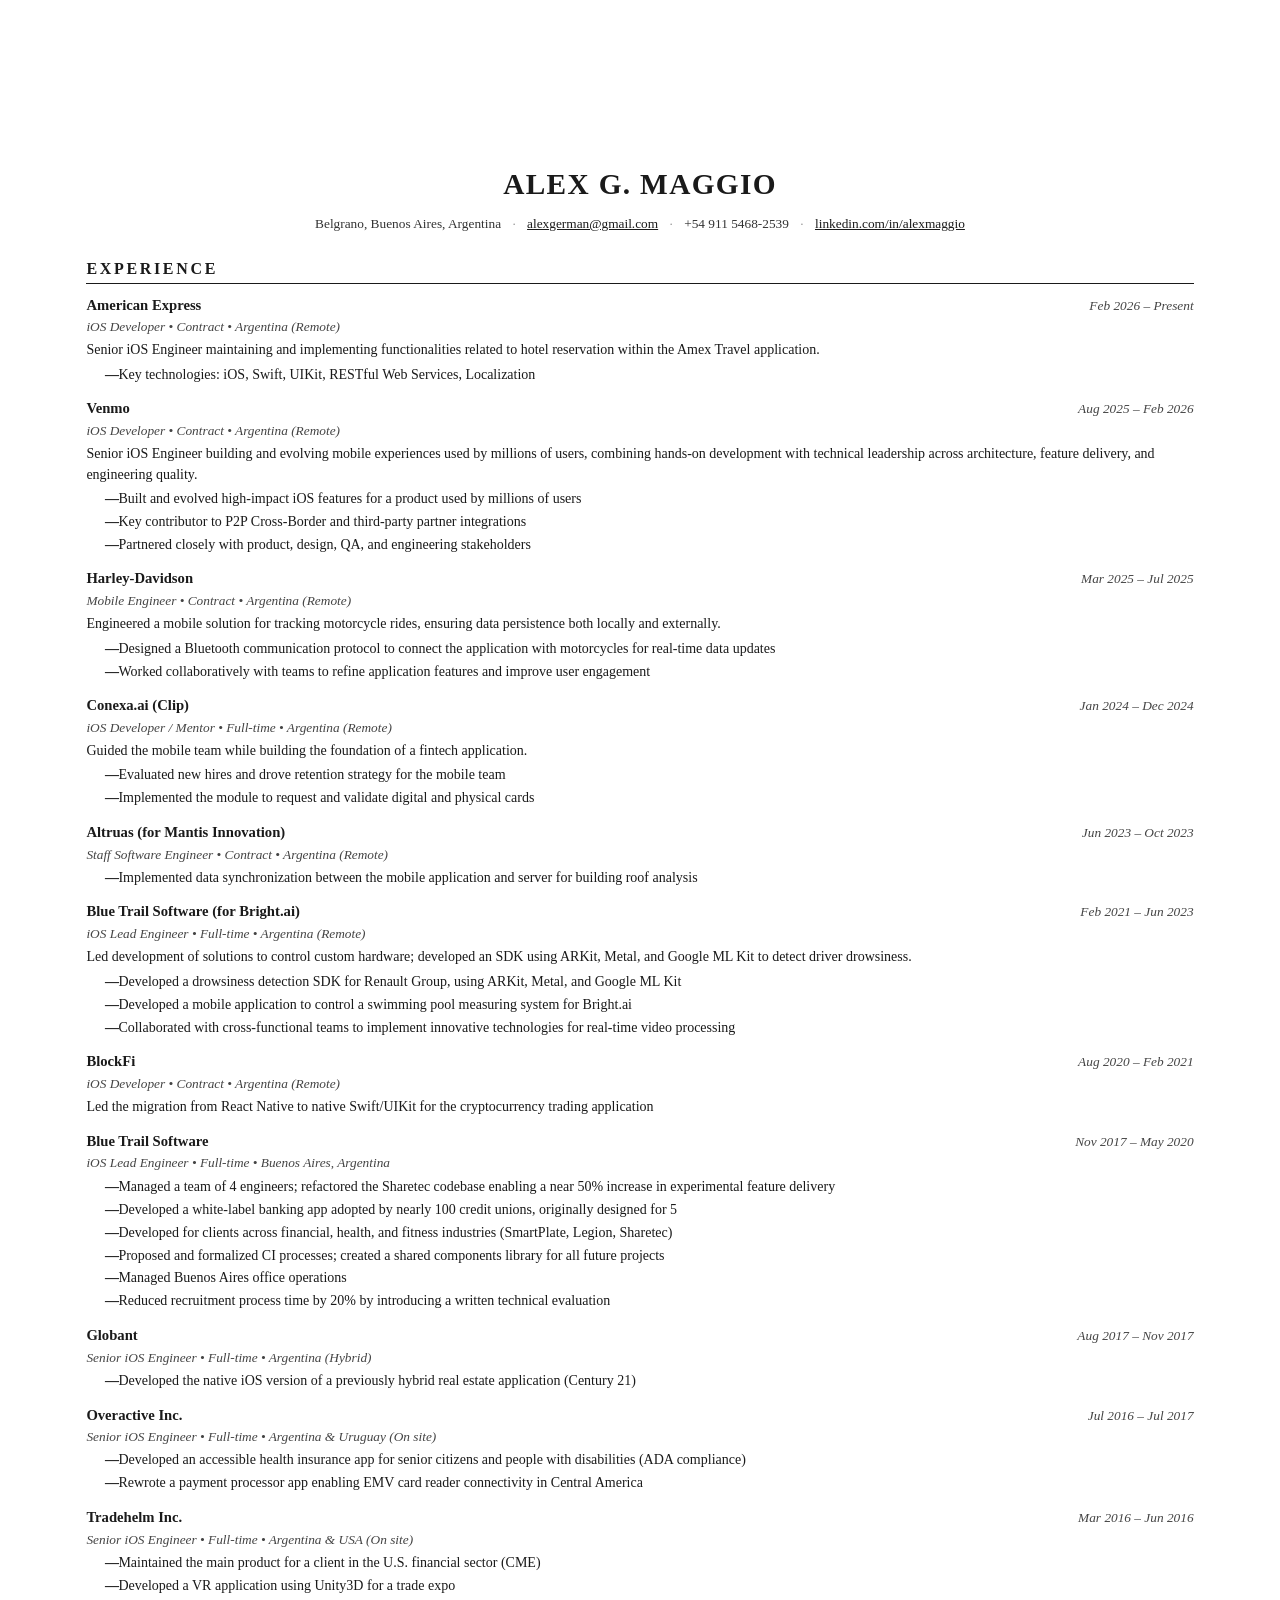
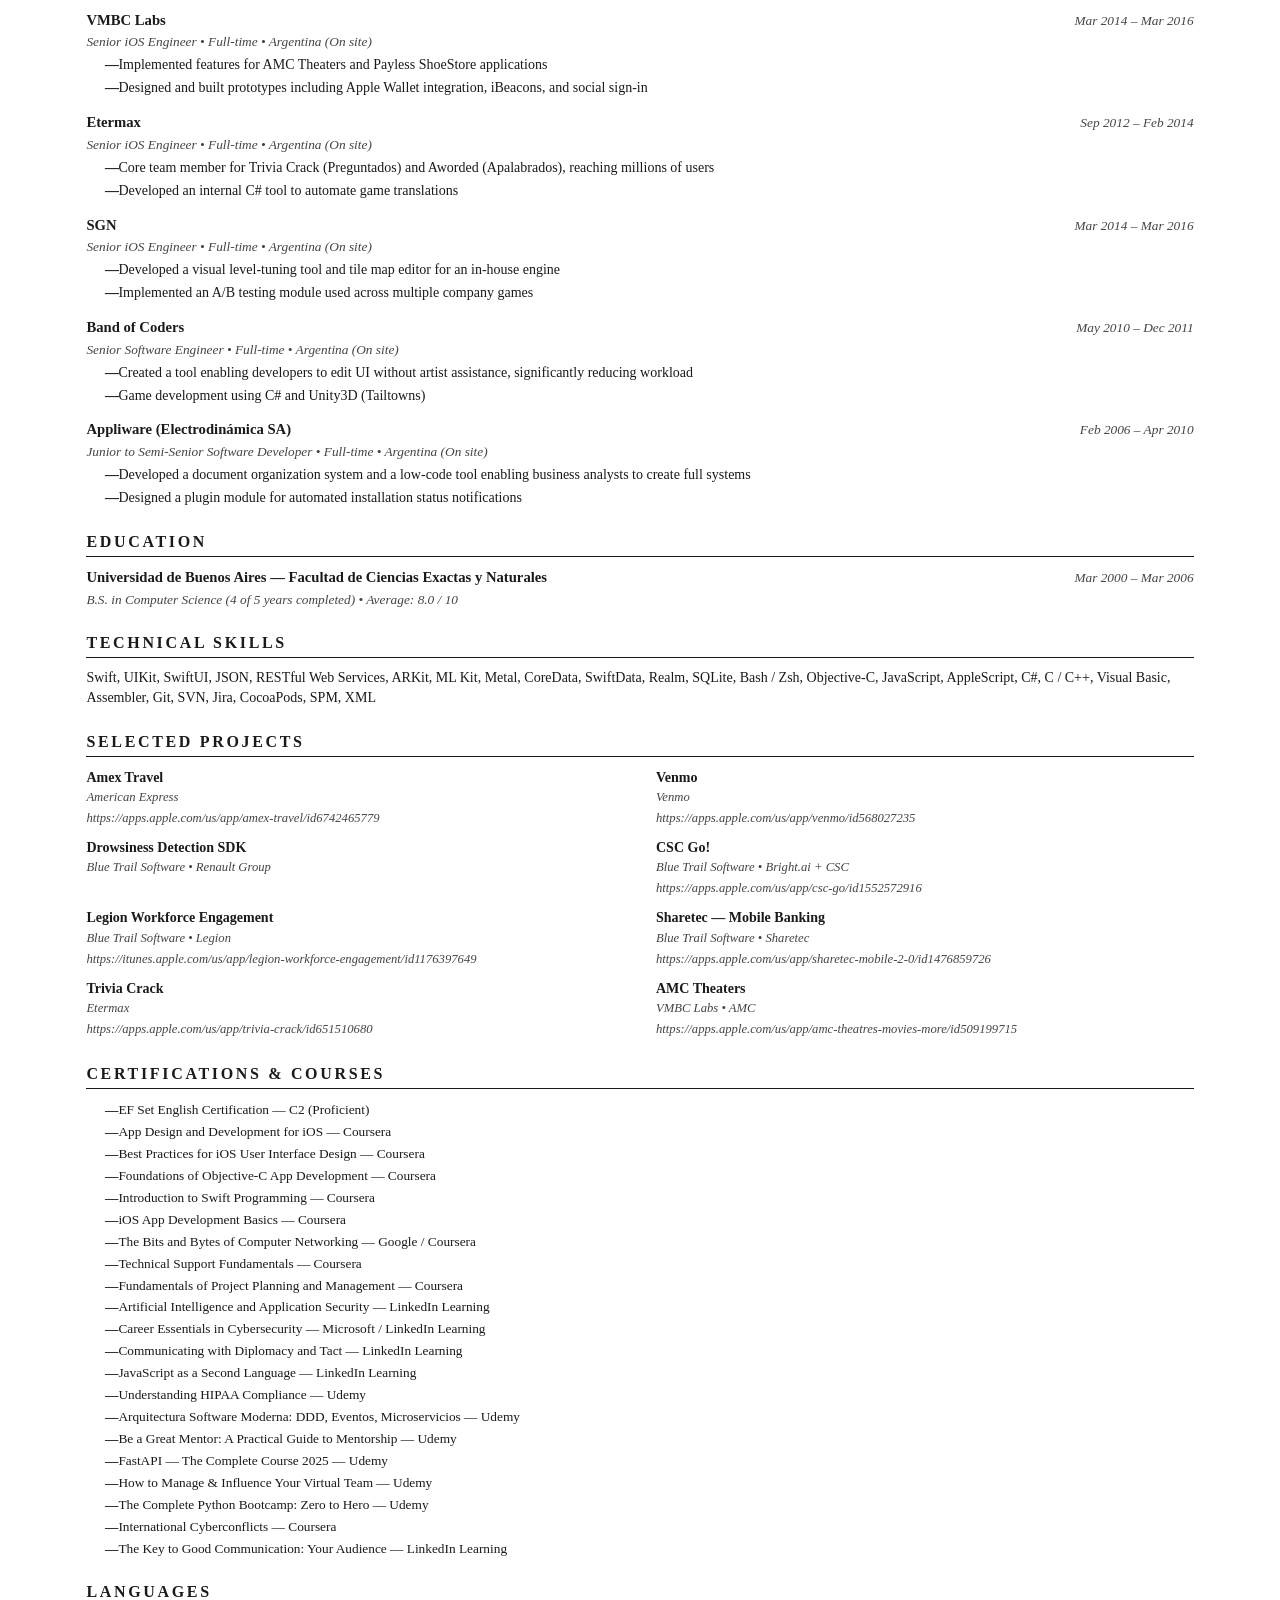
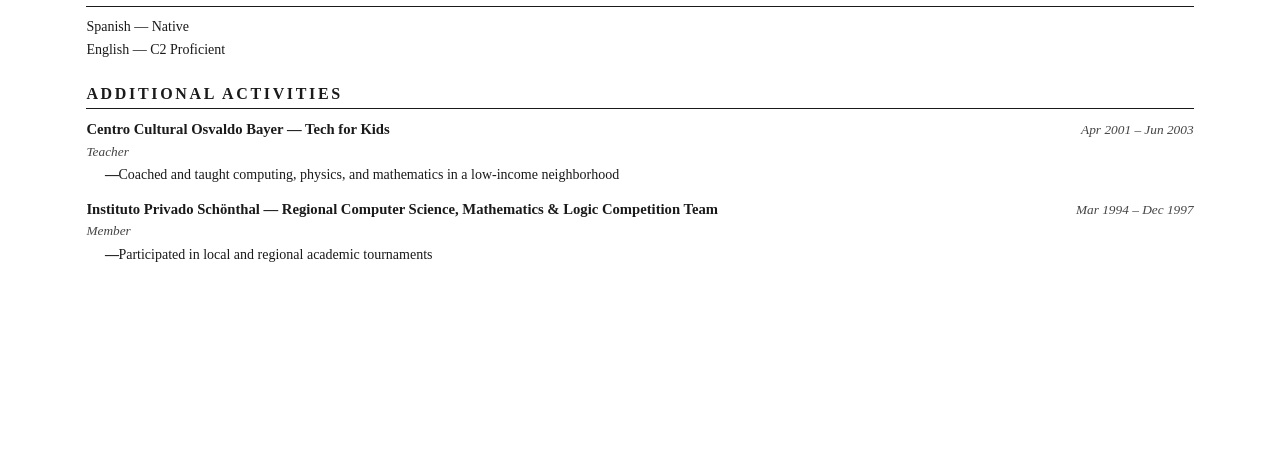
==== commit f3293afa: "Updated design." ====
--- a/index.html
+++ b/index.html
@@ -447,35 +447,7 @@
     <!-- ==================== SKILLS ==================== -->
     <div class="section">
         <div class="section-title">Technical Skills</div>
-        <div class="skills-grid">
-            <div class="skill-category">
-                <h3>Languages</h3>
-                <ul>
-                    <li>Swift &mdash; Expert</li>
-                    <li>Objective-C &mdash; Advanced</li>
-                    <li>C / C++ &mdash; Advanced</li>
-                    <li>Visual Basic &mdash; Advanced</li>
-                    <li>Bash / Zsh &mdash; Advanced</li>
-                    <li>JavaScript &mdash; Intermediate</li>
-                    <li>AppleScript &mdash; Intermediate</li>
-                    <li>C# &mdash; Basic</li>
-                    <li>Assembler &mdash; Basic</li>
-                </ul>
-            </div>
-            <div class="skill-category">
-                <h3>Frameworks &amp; Technologies</h3>
-                <ul>
-                    <li>UIKit &mdash; Expert</li>
-                    <li>RESTful Web Services &mdash; Expert</li>
-                    <li>JSON &mdash; Expert</li>
-                    <li>SwiftUI &mdash; Advanced</li>
-                    <li>XML &mdash; Advanced</li>
-                    <li>ARKit, ML Kit, Metal</li>
-                    <li>CoreData, SwiftData, Realm, SQLite</li>
-                    <li>Git, SVN, Jira, CocoaPods, SPM</li>
-                </ul>
-            </div>
-        </div>
+        <div class="entry-desc">Swift, UIKit, SwiftUI, JSON, RESTful Web Services, ARKit, ML Kit, Metal, CoreData, SwiftData, Realm, SQLite, Bash / Zsh, Objective-C, JavaScript, AppleScript, C#, C / C++, Visual Basic, Assembler, Git, SVN, Jira, CocoaPods, SPM, XML</div>
     </div>
 
     <!-- ==================== SELECTED PROJECTS ==================== -->
@@ -486,70 +458,48 @@
             <div class="project-card">
                 <h3>Amex Travel</h3>
                 <div class="project-meta">American Express</div>
-                <div class="project-link">
-                    <a href="https://apps.apple.com/us/app/amex-travel/id6742465779" target="_blank" rel="noopener noreferrer">View on App Store</a>
-                </div>
-                <div class="project-tech">Swift 5, SwiftUI, ARKit, ML Kit, MetalKit</div>
+                <div class="project-meta">https://apps.apple.com/us/app/amex-travel/id6742465779</div>
             </div>
 
             <div class="project-card">
                 <h3>Venmo</h3>
                 <div class="project-meta">Venmo</div>
-                <div class="project-link">
-                    <a href="https://apps.apple.com/us/app/venmo/id568027235" target="_blank" rel="noopener noreferrer">View on App Store</a>
-                </div>
-                <div class="project-tech">Swift 5, SwiftUI, ARKit, ML Kit, MetalKit</div>
+                <div class="project-meta">https://apps.apple.com/us/app/venmo/id568027235</div>
             </div>
 
             <div class="project-card">
                 <h3>Drowsiness Detection SDK</h3>
                 <div class="project-meta">Blue Trail Software &bull; Renault Group</div>
-                <div class="project-tech">Swift 5, SwiftUI, ARKit, ML Kit, MetalKit</div>
             </div>
 
             <div class="project-card">
                 <h3>CSC Go!</h3>
                 <div class="project-meta">Blue Trail Software &bull; Bright.ai + CSC</div>
-                <div class="project-link">
-                    <a href="https://apps.apple.com/us/app/csc-go/id1552572916" target="_blank" rel="noopener noreferrer">View on App Store</a>
-                </div>
-                <div class="project-tech">Swift 5, UIKit, Apple Pay, Stripe, REST</div>
+                <div class="project-meta">https://apps.apple.com/us/app/csc-go/id1552572916</div>
             </div>
 
             <div class="project-card">
                 <h3>Legion Workforce Engagement</h3>
                 <div class="project-meta">Blue Trail Software &bull; Legion</div>
-                <div class="project-link">
-                    <a href="https://itunes.apple.com/us/app/legion-workforce-engagement/id1176397649" target="_blank" rel="noopener noreferrer">View on App Store</a>
-                </div>
-                <div class="project-tech">Swift 3/4/5, Objective-C, UIKit, Realm, Firebase</div>
+                <div class="project-meta">https://itunes.apple.com/us/app/legion-workforce-engagement/id1176397649</div>
             </div>
 
             <div class="project-card">
                 <h3>Sharetec &mdash; Mobile Banking</h3>
                 <div class="project-meta">Blue Trail Software &bull; Sharetec</div>
-                <div class="project-link">
-                    <a href="https://apps.apple.com/us/app/sharetec-mobile-2-0/id1476859726" target="_blank" rel="noopener noreferrer">View on App Store</a>
-                </div>
-                <div class="project-tech">Swift 3/4, UIKit, Realm, Firebase, REST</div>
+                <div class="project-meta">https://apps.apple.com/us/app/sharetec-mobile-2-0/id1476859726</div>
             </div>
 
             <div class="project-card">
                 <h3>Trivia Crack</h3>
                 <div class="project-meta">Etermax</div>
-                <div class="project-link">
-                    <a href="https://apps.apple.com/us/app/trivia-crack/id651510680" target="_blank" rel="noopener noreferrer">View on App Store</a>
-                </div>
-                <div class="project-tech">Objective-C, UIKit, REST</div>
+                <div class="project-meta">https://apps.apple.com/us/app/trivia-crack/id651510680</div>
             </div>
 
             <div class="project-card">
                 <h3>AMC Theaters</h3>
                 <div class="project-meta">VMBC Labs &bull; AMC</div>
-                <div class="project-link">
-                    <a href="https://apps.apple.com/us/app/amc-theatres-movies-more/id509199715" target="_blank" rel="noopener noreferrer">View on App Store</a>
-                </div>
-                <div class="project-tech">Objective-C, UIKit, iBeacons, AR SDK, Social SDKs</div>
+                <div class="project-meta">https://apps.apple.com/us/app/amc-theatres-movies-more/id509199715</div>
             </div>
 
             
@@ -588,8 +538,8 @@
     <!-- ==================== LANGUAGES ==================== -->
     <div class="section">
         <div class="section-title">Languages</div>
-        <div class="lang-row"><span>Spanish</span> <span class="lang-level">&mdash; Native</span></div>
-        <div class="lang-row"><span>English</span> <span class="lang-level">&mdash; C2 Proficient</span></div>
+        <div class="lang-row"><span>Spanish &mdash; Native</span></div>
+        <div class="lang-row"><span>English &mdash; C2 Proficient</span></div>
     </div>
 
     <!-- ==================== EXTRACURRICULAR ==================== -->
@@ -597,20 +547,20 @@
         <div class="section-title">Additional Activities</div>
         <div class="entry">
             <div class="entry-header">
-                <span class="left">Centro Cultural Osvaldo Bayer</span>
+                <span class="left">Centro Cultural Osvaldo Bayer &mdash; Tech for Kids</span>
                 <span class="right">Apr 2001 &ndash; Jun 2003</span>
             </div>
-            <div class="entry-sub">Teacher &mdash; Workshop Tech for Kids &bull; Buenos Aires, Argentina</div>
+            <div class="entry-sub">Teacher</div>
             <ul>
                 <li>Coached and taught computing, physics, and mathematics in a low-income neighborhood</li>
             </ul>
         </div>
         <div class="entry">
             <div class="entry-header">
-                <span class="left">Instituto Privado Schönthal</span>
+                <span class="left">Instituto Privado Schönthal &mdash; Regional Computer Science, Mathematics &amp; Logic Competition Team</span>
                 <span class="right">Mar 1994 &ndash; Dec 1997</span>
             </div>
-            <div class="entry-sub">Member &mdash; Regional Computer Science, Mathematics &amp; Logic Competition Team</div>
+            <div class="entry-sub">Member</div>
             <ul>
                 <li>Participated in local and regional academic tournaments</li>
             </ul>
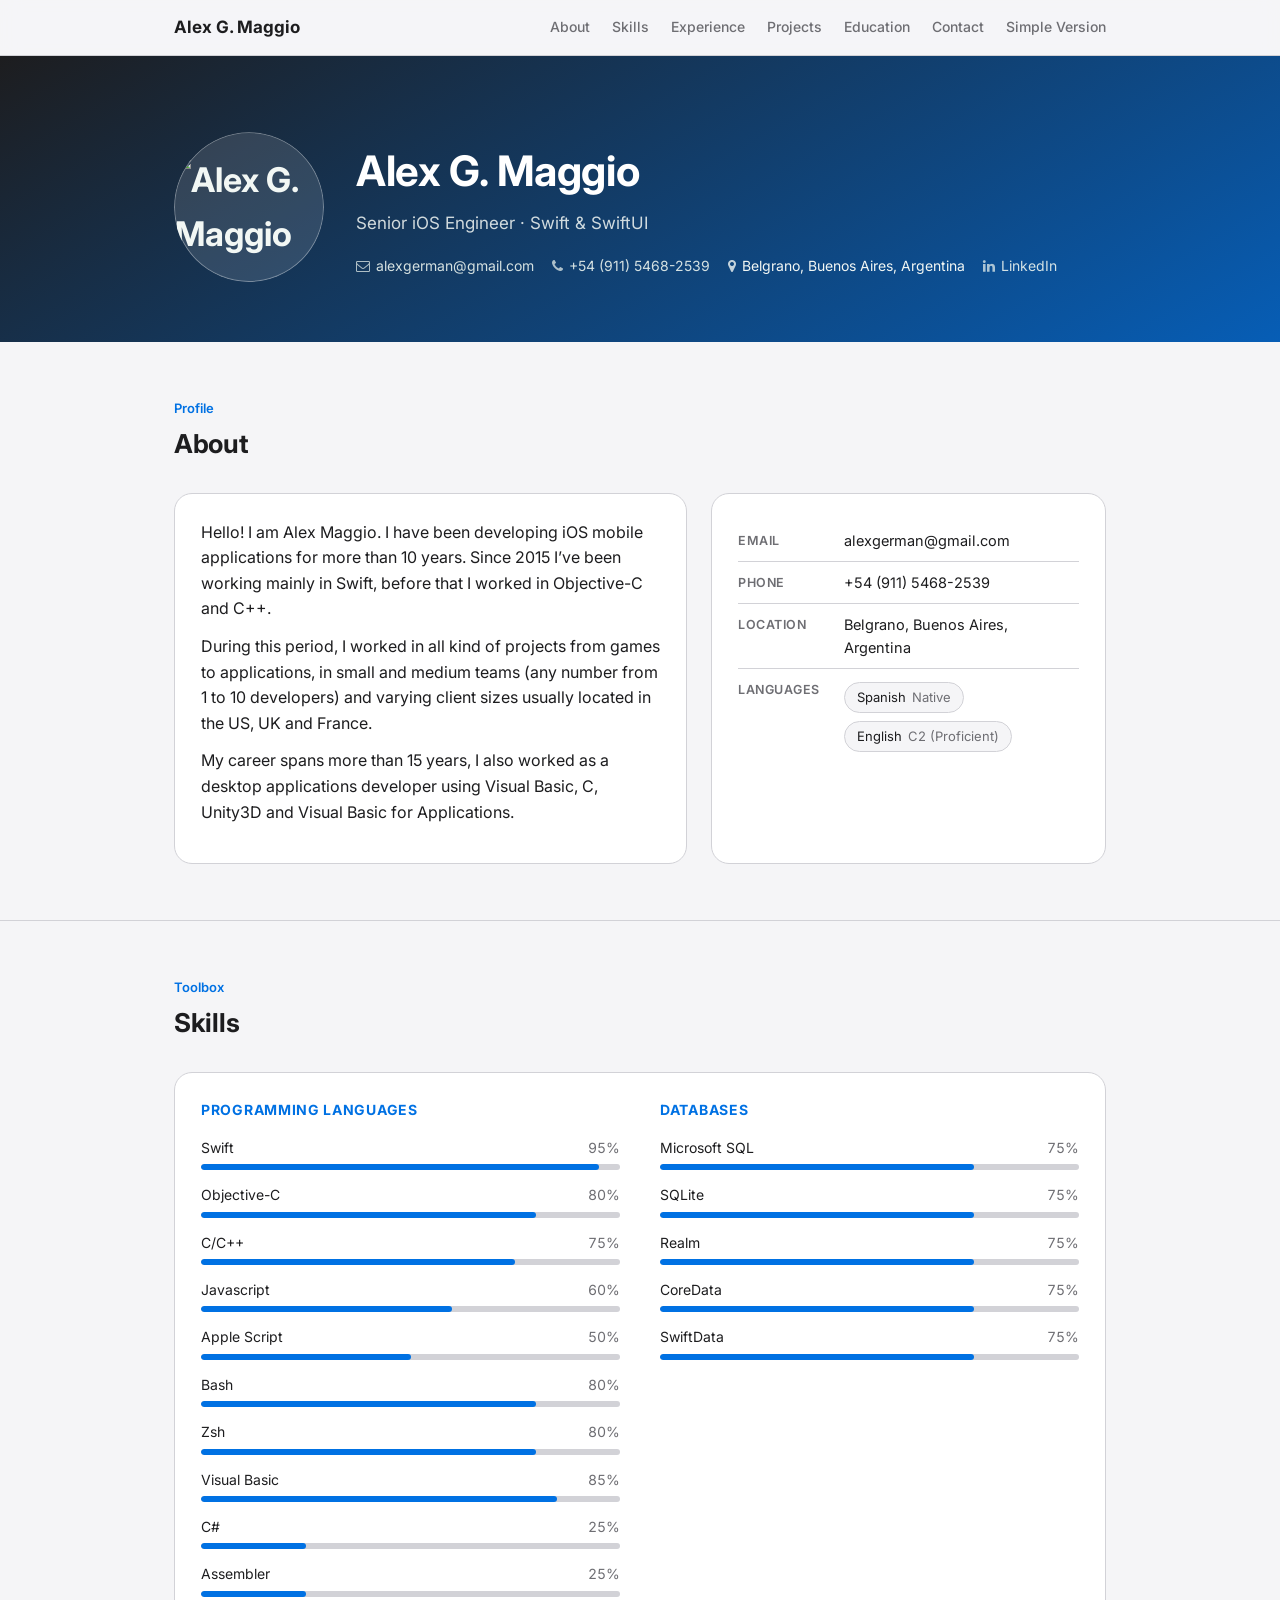
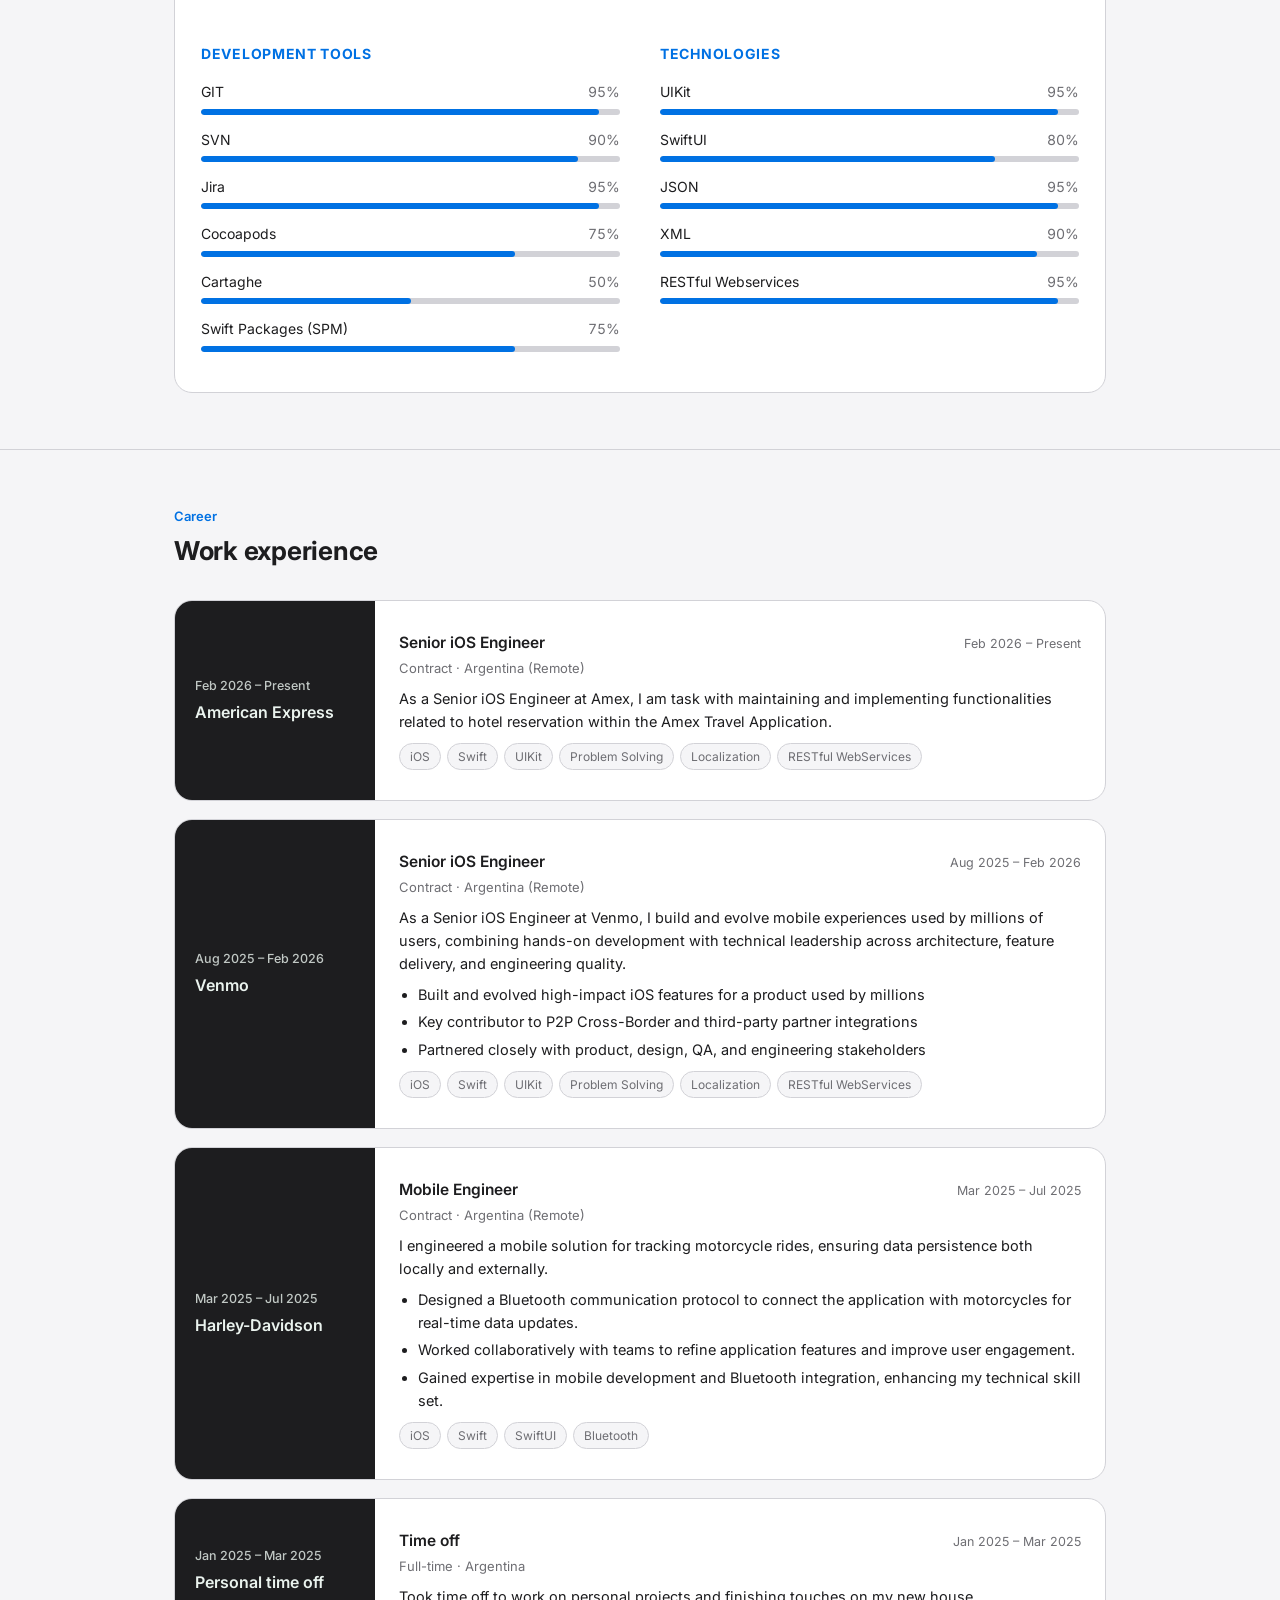
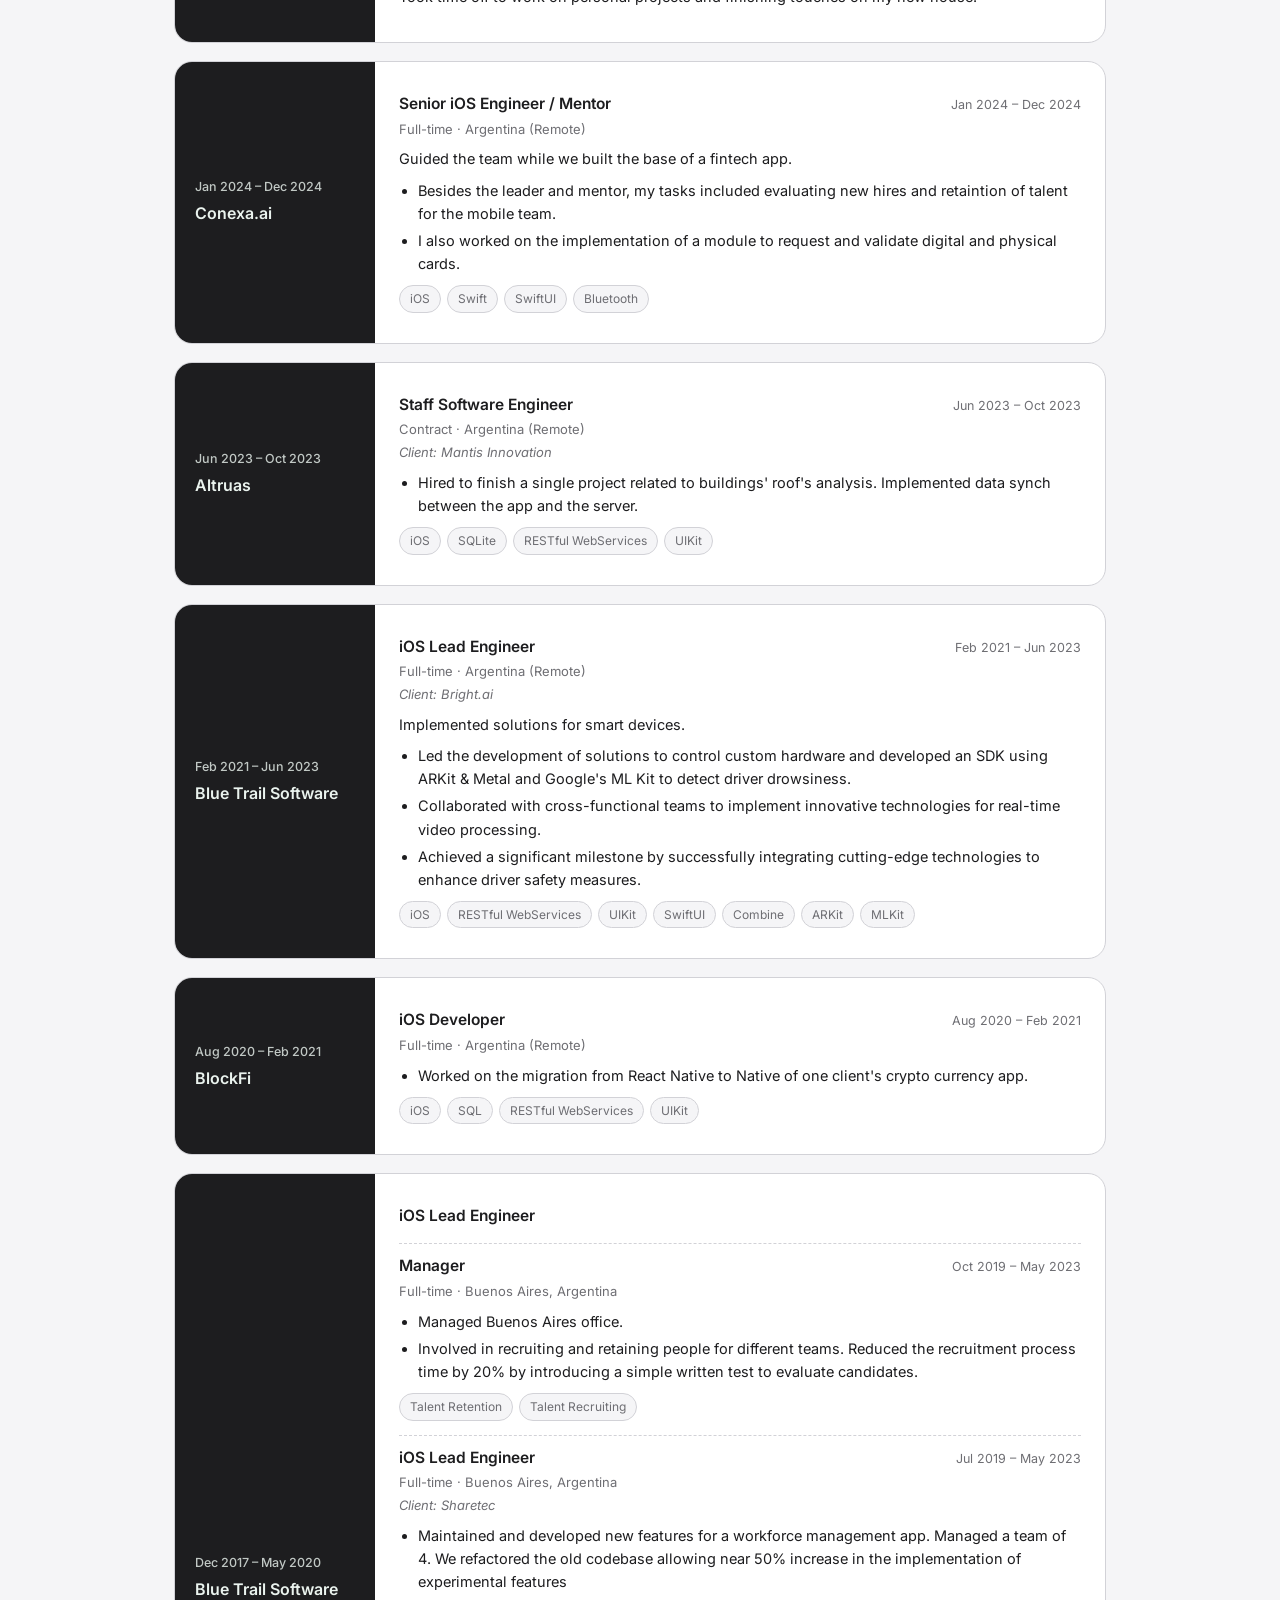
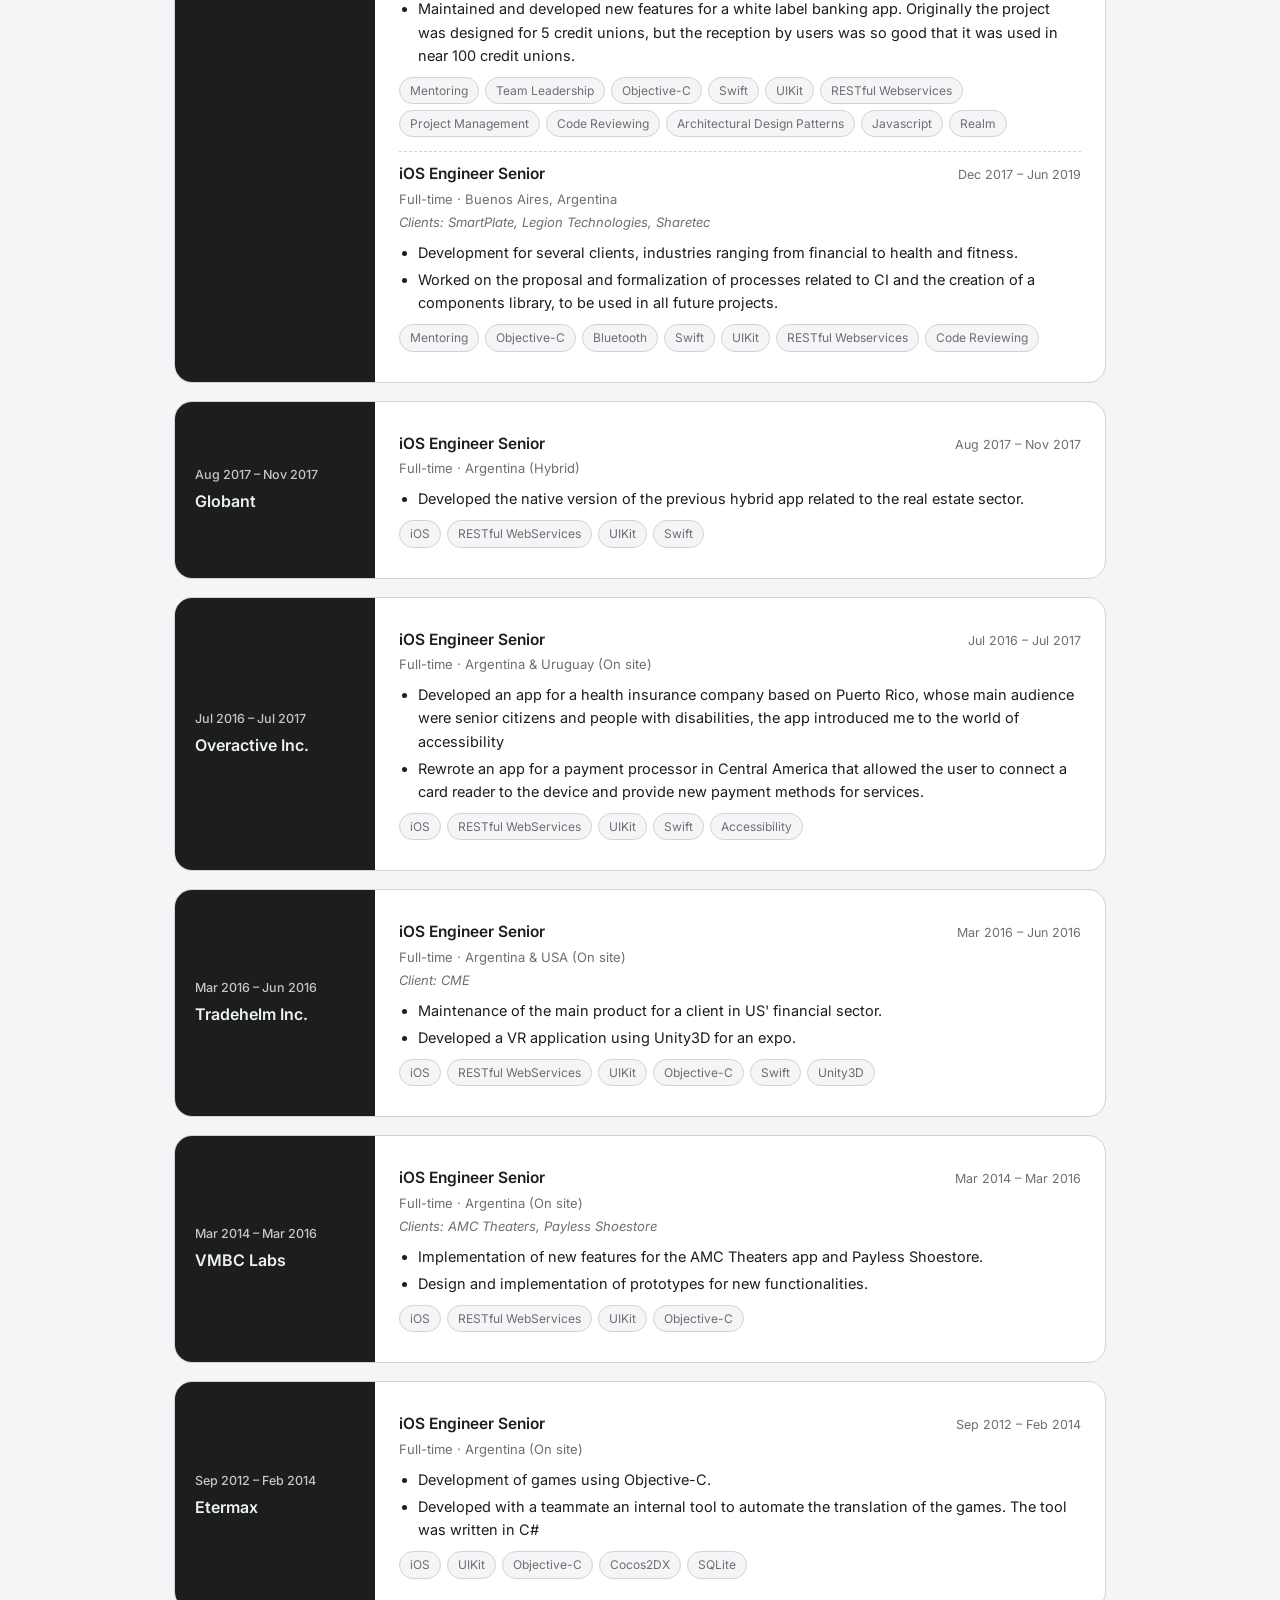
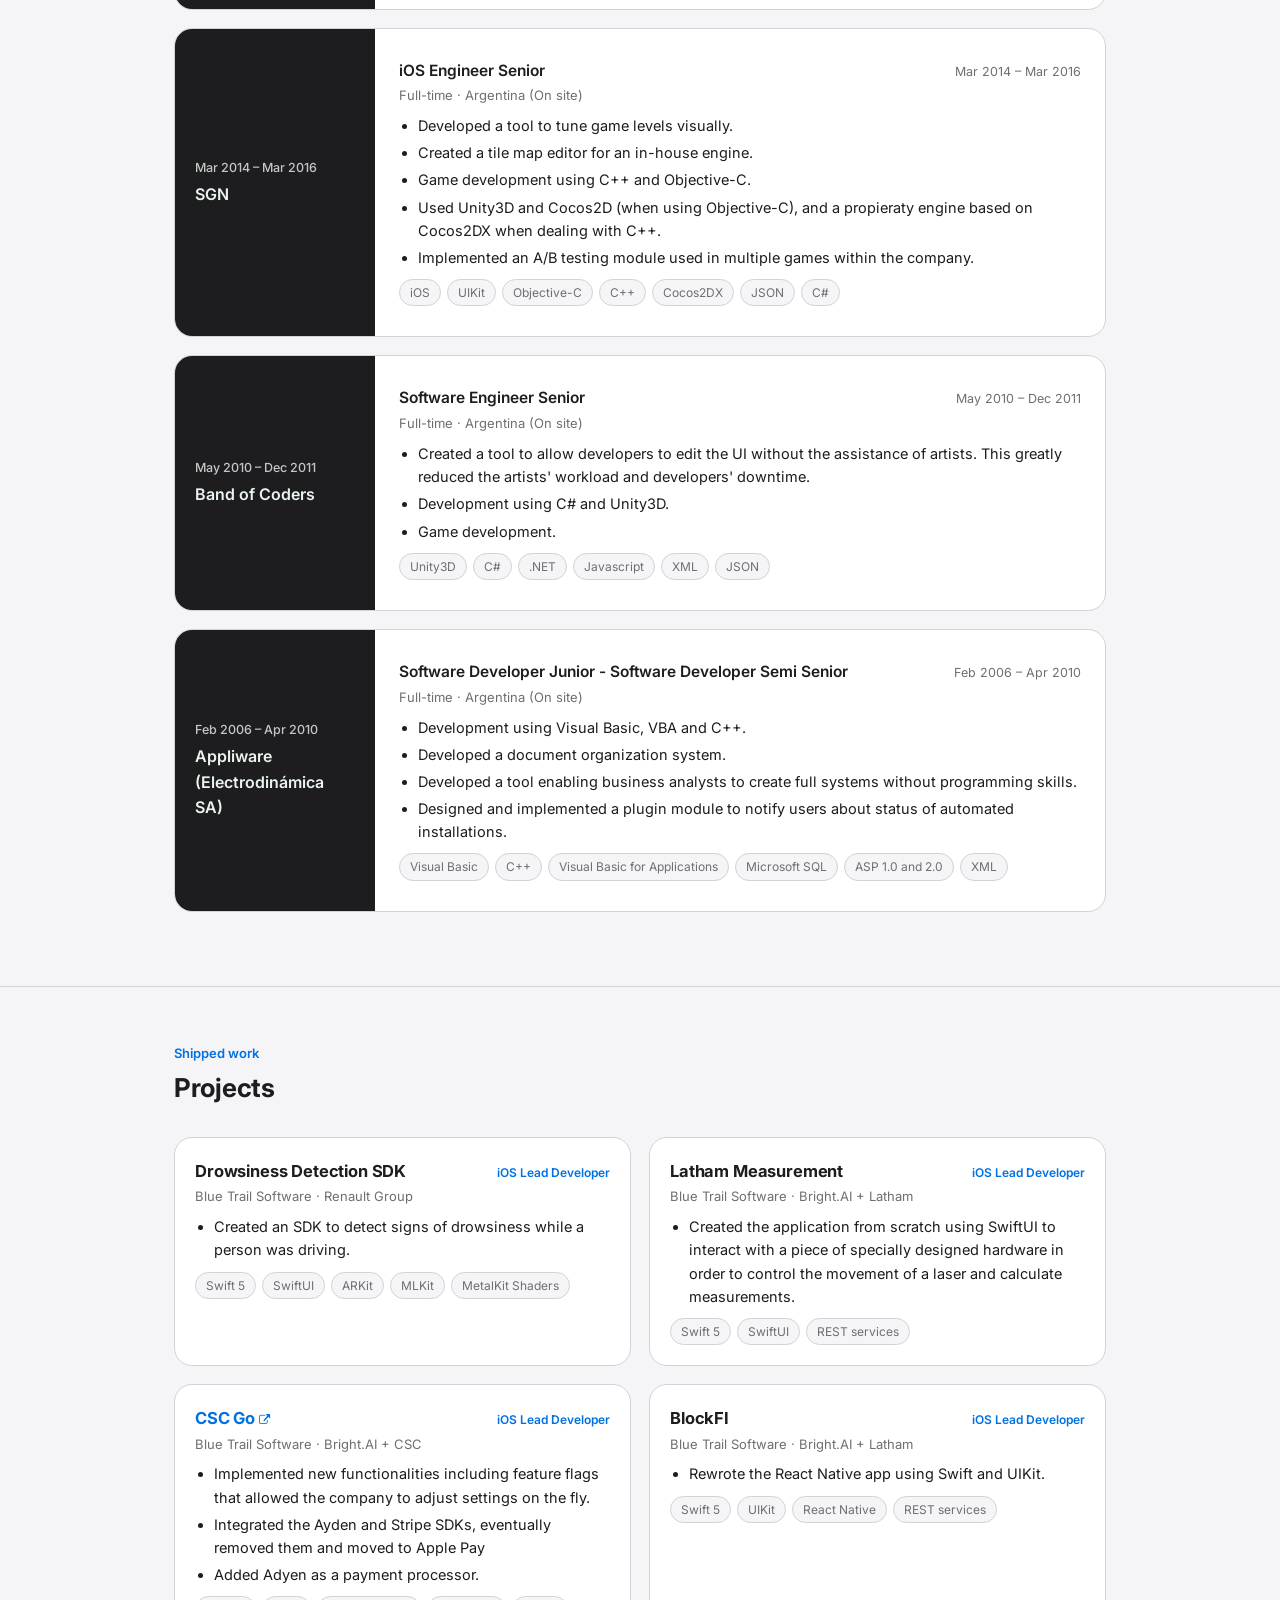
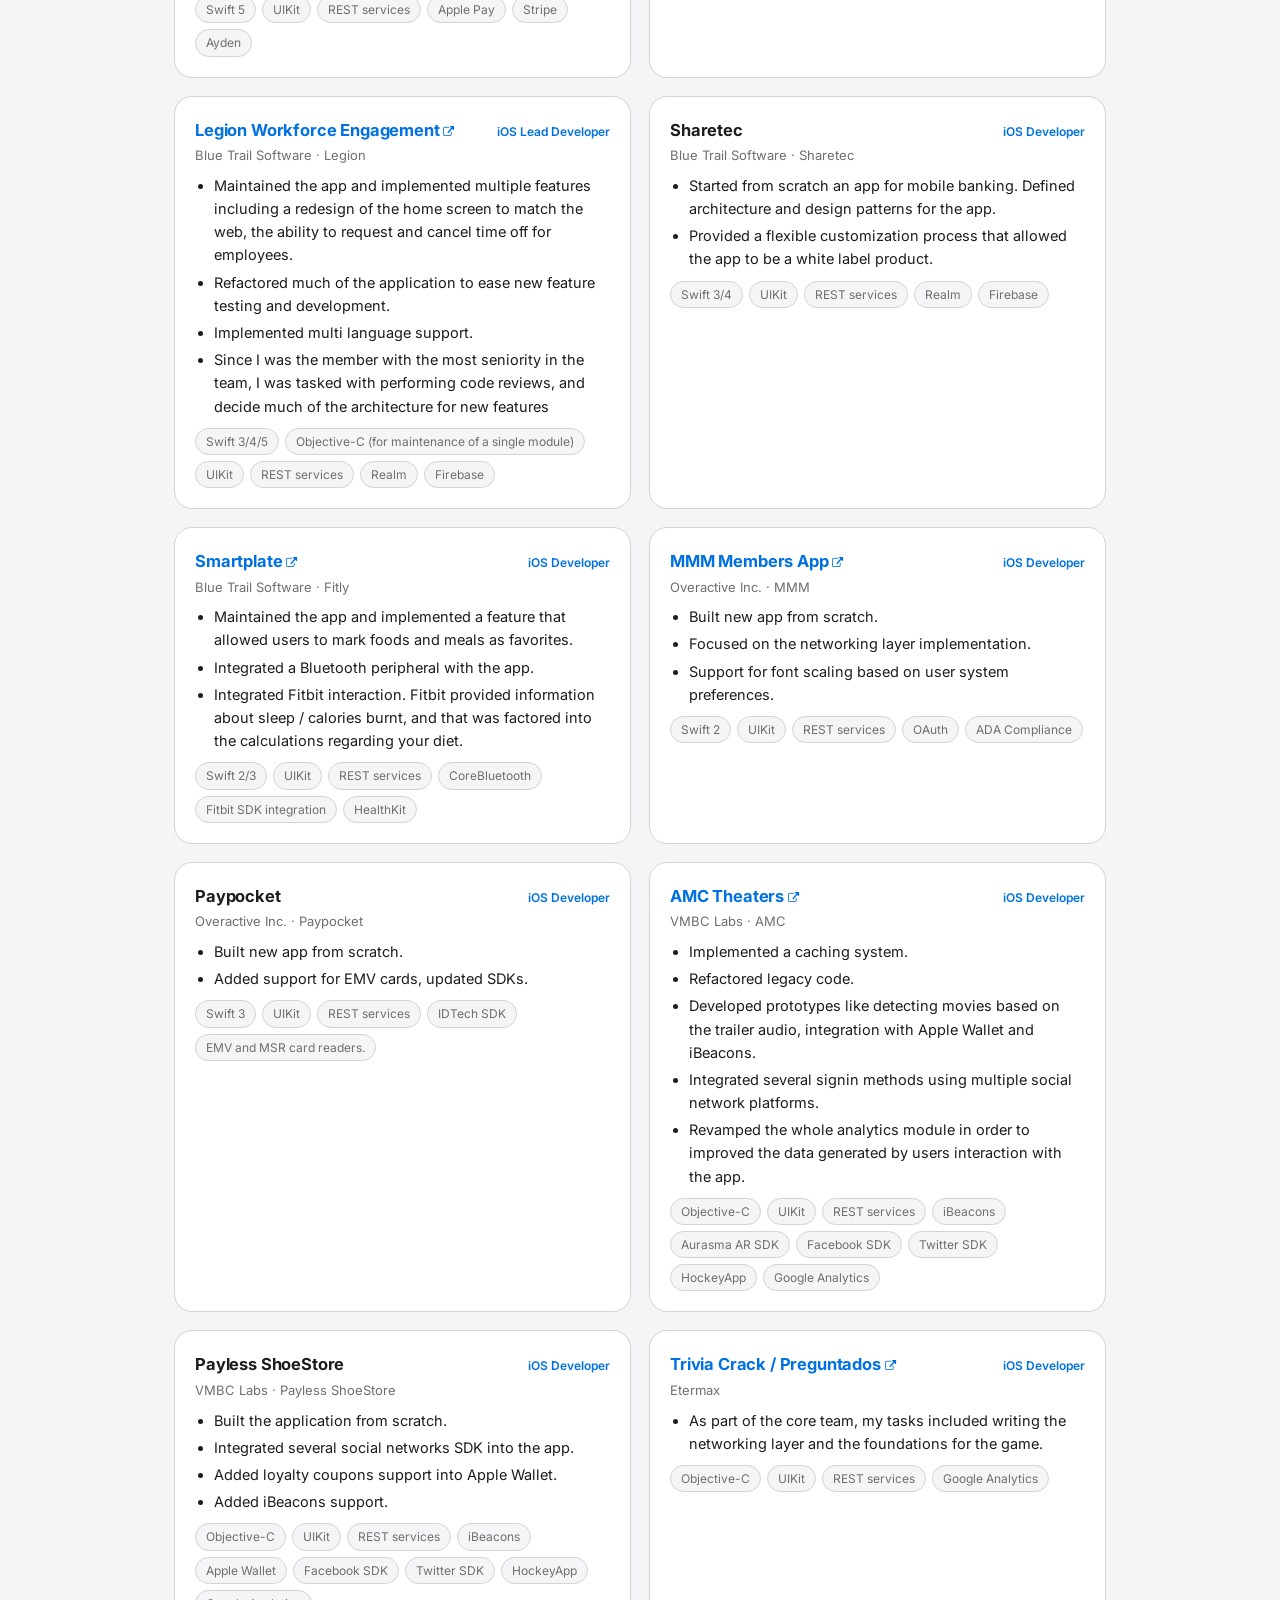
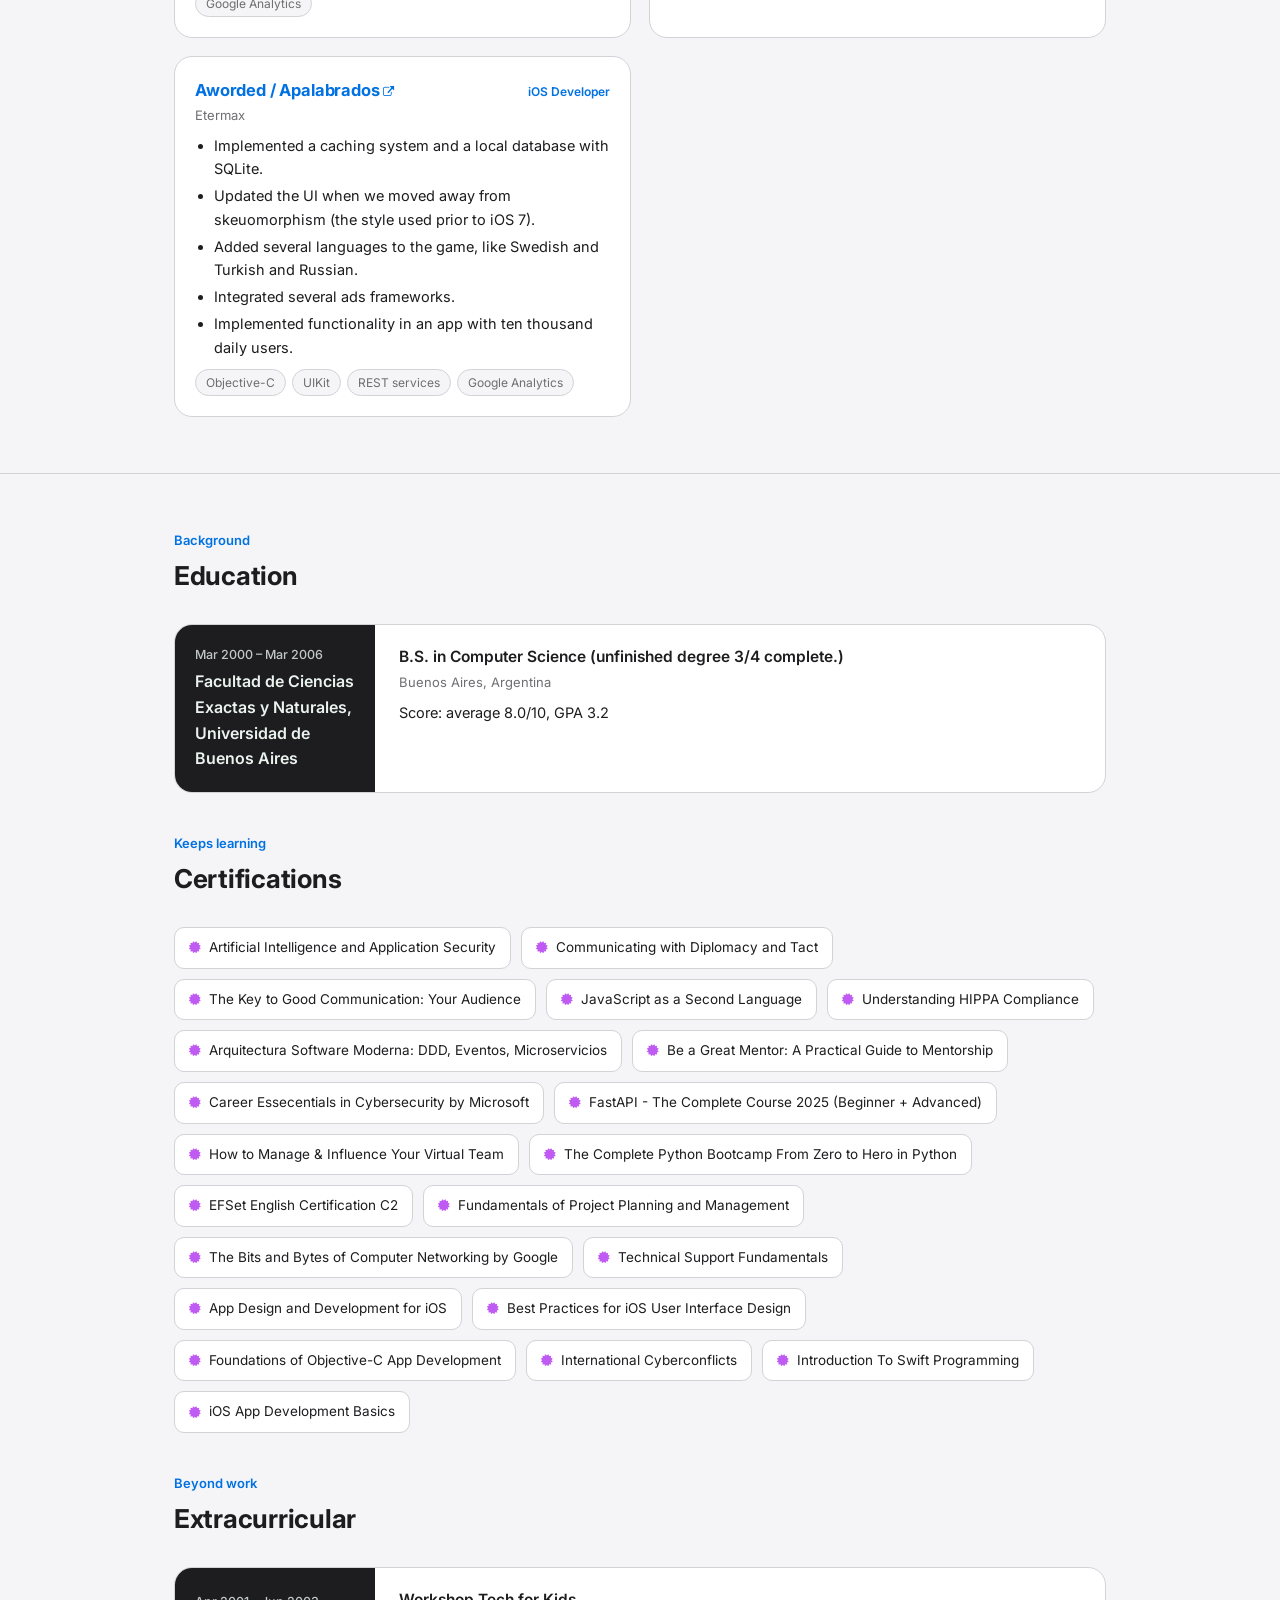
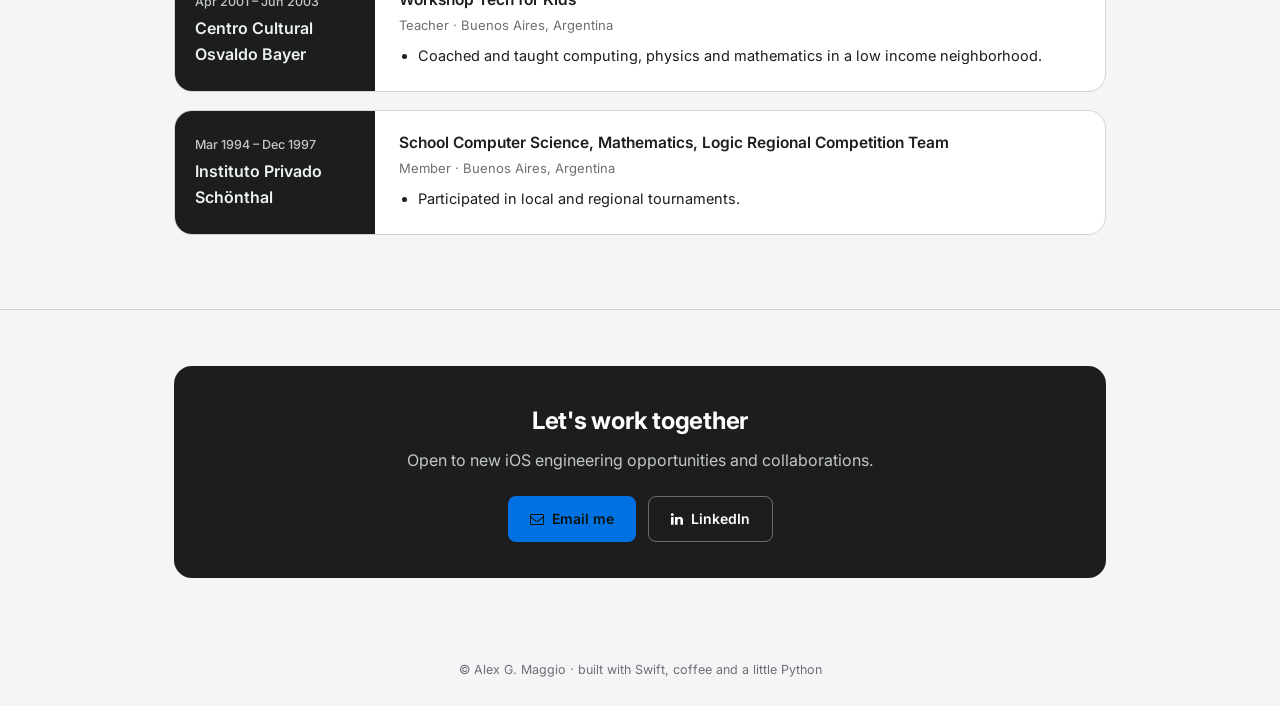
==== commit 83807d70: "Updated style and added link to harvard style." ====
--- a/index.html
+++ b/index.html
@@ -1,571 +1,938 @@
 <!DOCTYPE html>
 <html lang="en">
 <head>
-    <meta charset="UTF-8">
-    <meta name="viewport" content="width=device-width, initial-scale=1.0">
-    <title>Alex G. Maggio &mdash; CV</title>
-    <style>
-        /* === Reset & Base === */
-        *, *::before, *::after { box-sizing: border-box; margin: 0; padding: 0; }
-
-        body {
-            font-family: "Palatino Linotype", Palatino, Georgia, "Times New Roman", serif;
-            font-size: 11pt;
-            line-height: 1.45;
-            color: #1a1a1a;
-            /* max-width: 8.5in; */
-            /* margin: 0 auto; */
-            margin: 1in auto;
-            padding: 0.7in 0.9in;
-            background: #fff;
-        }
-
-        a { color: #1a1a1a; text-decoration: underline; }
-
-        /* === Header === */
-        .header {
-            text-align: center;
-            margin-bottom: 18pt;
-        }
-        .header h1 {
-            font-size: 22pt;
-            font-weight: bold;
-            letter-spacing: 1pt;
-            text-transform: uppercase;
-            margin-bottom: 6pt;
-        }
-        .header .contact {
-            font-size: 10pt;
-            color: #333;
-        }
-        .header .contact span { white-space: nowrap; }
-        .header .contact .sep { margin: 0 6pt; color: #999; }
-
-        /* === Section === */
-        .section { margin-bottom: 16pt; }
-        .section-title {
-            font-size: 12pt;
-            font-weight: bold;
-            text-transform: uppercase;
-            letter-spacing: 2pt;
-            border-bottom: 1.2pt solid #1a1a1a;
-            margin-bottom: 8pt;
-            padding-bottom: 2pt;
-        }
-
-        /* === Entry (Experience, Education, etc.) === */
-        .entry { margin-bottom: 10pt; }
-        .entry-header {
-            display: flex;
-            justify-content: space-between;
-            align-items: baseline;
-            margin-bottom: 1pt;
-        }
-        .entry-header .left { font-weight: bold; font-size: 11pt; }
-        .entry-header .right { font-style: italic; font-size: 10pt; color: #444; text-align: right; white-space: nowrap; }
-        .entry-sub {
-            font-size: 10pt;
-            font-style: italic;
-            color: #444;
-            margin-bottom: 3pt;
-        }
-        .entry-desc {
-            font-size: 10.5pt;
-            margin-bottom: 3pt;
-        }
-        .entry ul {
-            list-style: none;
-            padding-left: 14pt;
-            margin-top: 2pt;
-        }
-        .entry ul li {
-            position: relative;
-            padding-left: 10pt;
-            margin-bottom: 2pt;
-            font-size: 10.5pt;
-        }
-        .entry ul li::before {
-            content: "\2014";
-            position: absolute;
-            left: 0;
-            font-weight: bold;
-        }
-
-        /* === Skills === */
-        .skills-grid {
-            display: grid;
-            grid-template-columns: 1fr 1fr;
-            gap: 4pt 24pt;
-        }
-        .skill-category h3 {
-            font-size: 10.5pt;
-            font-weight: bold;
-            margin-bottom: 2pt;
-            text-transform: uppercase;
-            letter-spacing: 0.5pt;
-        }
-        .skill-category ul {
-            list-style: none;
-            padding-left: 0;
-        }
-        .skill-category ul li {
-            font-size: 10pt;
-            margin-bottom: 1pt;
-        }
-
-        /* === Projects === */
-        .projects-grid {
-            display: grid;
-            grid-template-columns: 1fr 1fr;
-            gap: 6pt 24pt;
-        }
-        .project-card {
-            border: none;
-            page-break-inside: avoid;
-        }
-        .project-card h3 {
-            font-size: 10.5pt;
-            font-weight: bold;
-        }
-        .project-card .project-meta {
-            font-size: 9.5pt;
-            font-style: italic;
-            color: #444;
-            margin-bottom: 2pt;
-        }
-        .project-card ul {
-            list-style: none;
-            padding-left: 10pt;
-        }
-        .project-card ul li {
-            font-size: 9.5pt;
-            margin-bottom: 1pt;
-            position: relative;
-            padding-left: 8pt;
-        }
-        .project-card ul li::before {
-            content: "\2014";
-            position: absolute;
-            left: 0;
-            font-weight: bold;
-        }
-        .project-desc {
-            font-size: 9.5pt;
-        }
-        .project-link {
-            font-size: 9.5pt;
-        }
-        .project-tech {
-            font-size: 9pt;
-            color: #555;
-            margin-top: 2pt;
-        }
-
-        /* === Certifications === */
-        .cert-list {
-            list-style: none;
-            padding-left: 14pt;
-        }
-        .cert-list li {
-            font-size: 10pt;
-            margin-bottom: 2pt;
-            position: relative;
-            padding-left: 10pt;
-        }
-        .cert-list li::before {
-            content: "\2014";
-            position: absolute;
-            left: 0;
-            font-weight: bold;
-        }
-
-        /* === Languages === */
-        .lang-row {
-            display: flex;
-            justify-content: space-between;
-            font-size: 10.5pt;
-            margin-bottom: 2pt;
-        }
-        .lang-row .lang-level { font-style: italic; color: #444; }
-
-        /* === Print === */
-        @media print {
-            body { padding: 0; max-width: none; font-size: 10.5pt; }
-            a { text-decoration: none; }
-            .section { page-break-inside: avoid; }
-            .entry { page-break-inside: avoid; }
-            .project-card { page-break-inside: avoid; }
-        }
-    </style>
+<meta charset="UTF-8">
+<meta name="viewport" content="width=device-width, initial-scale=1, viewport-fit=cover">
+<title>Alex G. Maggio — iOS Engineer</title>
+<meta name="description" content="Alex G. Maggio, Senior iOS Engineer — experience, skills and projects.">
+<link rel="preconnect" href="https://fonts.googleapis.com">
+<link rel="preconnect" href="https://fonts.gstatic.com" crossorigin>
+<link href="https://fonts.googleapis.com/css2?family=Space+Grotesk:wght@500;600;700&family=Inter:wght@400;500;600;700&display=swap" rel="stylesheet">
+<link rel="stylesheet" href="https://cdnjs.cloudflare.com/ajax/libs/font-awesome/4.7.0/css/font-awesome.min.css">
+<style>
+:root{
+  --ink:#1d1d1f;
+  --ink-soft:#6e6e73;
+  --paper:#f5f5f7;
+  --card:#ffffff;
+  --line:#d2d2d7;
+  --pine:#0071e3;
+  --pine-deep:#1d1d1f;
+  --emerald:#0071e3;
+  --amber:#bf5af2;
+  --radius:18px;
+  --sans:-apple-system, BlinkMacSystemFont, 'SF Pro Display', 'Inter', system-ui, sans-serif;
+  --display:var(--sans);
+  padding-top:env(safe-area-inset-top,0px);
+  padding-bottom:env(safe-area-inset-bottom,0px);
+}
+@media (prefers-color-scheme: dark){
+  :root:not([data-theme="light"]){
+    --ink:#f5f5f7; --ink-soft:#a1a1a6; --paper:#000000; --card:#1d1d1f;
+    --line:#2f2f31; --pine:#2997ff; --pine-deep:#000000; --emerald:#2997ff; --amber:#bf5af2;
+  }
+}
+:root[data-theme="dark"]{
+  --ink:#f5f5f7; --ink-soft:#a1a1a6; --paper:#000000; --card:#1d1d1f;
+  --line:#2f2f31; --pine:#2997ff; --pine-deep:#000000; --emerald:#2997ff; --amber:#bf5af2;
+}
+*{box-sizing:border-box;}
+html{scroll-behavior:smooth; scroll-padding-top:76px;}
+body{
+  margin:0; background:var(--paper); color:var(--ink); font-family:var(--sans);
+  font-size:16px; line-height:1.6; -webkit-font-smoothing:antialiased;
+}
+img{max-width:100%;}
+a{color:var(--pine); text-decoration:none;}
+a:hover{text-decoration:underline;}
+h1,h2,h3{font-family:var(--display); margin:0; letter-spacing:-0.01em;}
+.wrap{max-width:980px; margin:0 auto; padding:0 24px;}
+::selection{background:var(--emerald); color:#fff;}
+
+/* NAV */
+nav.top{
+  position:sticky; top:0; z-index:50; background:color-mix(in srgb, var(--paper) 88%, transparent);
+  backdrop-filter:saturate(140%) blur(10px); border-bottom:1px solid var(--line);
+  padding-top:env(safe-area-inset-top,0px);
+}
+.nav-inner{max-width:980px; margin:0 auto; padding:14px 24px; display:flex; align-items:center; justify-content:space-between; gap:16px;}
+.brand{font-family:var(--display); font-weight:700; font-size:17px;}
+.navlinks{display:flex; gap:22px; flex-wrap:wrap;}
+.navlinks a{color:var(--ink-soft); font-size:14px; font-weight:500;}
+.navlinks a:hover{color:var(--pine); text-decoration:none;}
+
+/* HERO */
+.hero{
+  background:linear-gradient(150deg, var(--pine-deep), var(--pine) 130%);
+  color:#f2f7f4; padding:76px 0 60px;
+}
+.hero-inner{display:flex; align-items:center; gap:32px; flex-wrap:wrap;}
+.avatar-letters{
+  width:104px; height:104px; border-radius:50%; background:rgba(255,255,255,0.12);
+  border:1px solid rgba(255,255,255,0.35); display:flex; align-items:center; justify-content:center;
+  font-family:var(--display); font-weight:700; font-size:34px; flex-shrink:0;
+}
+.avatar-image{
+  width:150px; height:150px; border-radius:50%; background:rgba(255,255,255,0.12);
+  border:1px solid rgba(255,255,255,0.35); display:flex; align-items:center; justify-content:center;
+  font-family:var(--display); font-weight:700; font-size:34px; flex-shrink:0;
+  clip-path: circle();
+}
+.hero h1{font-size:clamp(28px,4.5vw,42px); font-weight:700; color:#fff;}
+.hero .role{font-size:17px; opacity:.85; margin-top:6px;}
+.hero .contactline{margin-top:18px; display:flex; gap:18px; flex-wrap:wrap; font-size:14px;}
+.hero .contactline a{color:#eaf3ee; opacity:.9;}
+.hero .contactline a:hover{opacity:1;}
+.hero .contactline i{margin-right:6px; opacity:.8;}
+
+/* SECTION */
+section{padding:56px 0;}
+section + section{border-top:1px solid var(--line);}
+.section-head{margin-bottom:28px;}
+.section-head .kicker{font-size:13px; color:var(--emerald); font-weight:600;}
+.section-head h2{font-size:26px; margin-top:4px;}
+
+/* CARD */
+.card{background:var(--card); border:1px solid var(--line); border-radius:var(--radius); padding:26px;}
+
+/* ABOUT */
+.about-grid{display:grid; grid-template-columns:1.3fr 1fr; gap:24px;}
+.about-grid p{margin:0 0 12px;}
+.info-row{display:flex; gap:14px; padding:9px 0; border-bottom:1px solid var(--line); font-size:14.5px;}
+.info-row:last-child{border-bottom:none;}
+.info-row .k{width:92px; flex-shrink:0; color:var(--ink-soft); font-weight:600; font-size:12.5px; text-transform:uppercase; letter-spacing:.04em; padding-top:2px;}
+.lang-row{display:flex; gap:8px; flex-wrap:wrap; margin-top:4px;}
+.lang-pill{background:var(--paper); border:1px solid var(--line); border-radius:20px; padding:4px 12px; font-size:13px; display:flex; gap:6px;}
+.lang-level{color:var(--ink-soft);}
+
+/* SKILLS */
+.skill-grid{display:grid; grid-template-columns:repeat(2,1fr); gap:32px 40px;}
+.skill-cat{font-size:14px; text-transform:uppercase; letter-spacing:.05em; color:var(--pine); margin-bottom:16px;}
+.skill-row{margin-bottom:14px;}
+.skill-label{display:flex; justify-content:space-between; font-size:14px; margin-bottom:5px;}
+.skill-pct{color:var(--ink-soft); font-variant-numeric:tabular-nums;}
+.bar{height:6px; background:var(--line); border-radius:6px; overflow:hidden;}
+.bar-fill{height:100%; background:linear-gradient(90deg, var(--pine), var(--emerald)); border-radius:6px; transition:width 1s ease;}
+
+/* EXPERIENCE / EDUCATION TIMELINE CARDS */
+.exp-card, .edu-card{
+  display:grid; grid-template-columns:200px 1fr; gap:0; border:1px solid var(--line);
+  border-radius:var(--radius); overflow:hidden; margin-bottom:18px; background:var(--card);
+}
+.exp-card.timeoff{opacity:.72;}
+.exp-side{background:var(--pine-deep); color:#eaf3ee; padding:20px; display:flex; flex-direction:column; justify-content:center; gap:4px;}
+.exp-dates{font-size:12.5px; opacity:.8; font-weight:500;}
+.exp-company{font-family:var(--display); font-weight:600; font-size:16px;}
+.exp-body{padding:20px 24px;}
+.exp-role{padding:10px 0;}
+.exp-role.sub-entry{border-top:1px dashed var(--line); margin-top:4px;}
+.exp-role-head{display:flex; justify-content:space-between; align-items:baseline; gap:12px; flex-wrap:wrap;}
+.exp-role-title{font-weight:600; font-size:15.5px;}
+.exp-role-dates{font-size:12.5px; color:var(--ink-soft); white-space:nowrap;}
+.exp-meta{font-size:13px; color:var(--ink-soft); margin-top:2px;}
+.exp-clients{font-size:13px; color:var(--ink-soft); margin-top:2px; font-style:italic;}
+.exp-desc{margin:8px 0 4px; font-size:14.5px;}
+.exp-items{margin:8px 0 4px; padding-left:19px; font-size:14.5px;}
+.exp-items li{margin-bottom:4px;}
+.chip-row{margin-top:10px; display:flex; gap:6px; flex-wrap:wrap;}
+.chip{background:var(--paper); border:1px solid var(--line); border-radius:20px; padding:3px 10px; font-size:12px; color:var(--ink-soft);}
+
+/* PROJECTS */
+.project-grid{display:grid; grid-template-columns:repeat(2,1fr); gap:18px;}
+.project-card{border:1px solid var(--line); border-radius:var(--radius); padding:20px; background:var(--card);}
+.project-head{display:flex; justify-content:space-between; align-items:baseline; gap:10px; flex-wrap:wrap;}
+.project-head h3{font-size:16.5px;}
+.project-role{font-size:12px; color:var(--emerald); font-weight:600; white-space:nowrap;}
+.project-meta{font-size:13px; color:var(--ink-soft); margin-top:2px;}
+
+/* CERTS */
+.cert-grid{display:flex; flex-wrap:wrap; gap:10px;}
+.cert-pill{
+  display:flex; align-items:center; gap:8px; background:var(--card); border:1px solid var(--line);
+  border-radius:10px; padding:9px 14px; font-size:13.5px; color:var(--ink);
+}
+.cert-pill:hover{border-color:var(--pine); text-decoration:none;}
+.cert-pill i{color:var(--amber);}
+
+/* CONTACT / FOOTER */
+.contact-card{background:var(--pine-deep); color:#eaf3ee; border-radius:var(--radius); padding:36px; text-align:center;}
+.contact-card h2{color:#fff; font-size:24px;}
+.contact-card p{opacity:.8; margin:8px 0 22px;}
+.btn-row{display:flex; gap:12px; justify-content:center; flex-wrap:wrap;}
+.btn{
+  display:inline-flex; align-items:center; gap:8px; padding:11px 22px; border-radius:8px;
+  font-weight:600; font-size:14px;
+}
+.btn-primary{background:var(--emerald); color:#08150f;}
+.btn-primary:hover{background:#3fbf8f; text-decoration:none;}
+.btn-outline{border:1px solid rgba(255,255,255,.35); color:#fff;}
+.btn-outline:hover{border-color:#fff; text-decoration:none;}
+footer{padding:26px 0 calc(26px + env(safe-area-inset-bottom,0px)); text-align:center; font-size:12.5px; color:var(--ink-soft);}
+
+/* utility reveal */
+.reveal{opacity:0; transform:translateY(10px); transition:opacity .5s ease, transform .5s ease;}
+.reveal.in{opacity:1; transform:none;}
+@media (prefers-reduced-motion: reduce){ .reveal{opacity:1; transform:none; transition:none;} .bar-fill{transition:none;} }
+
+@media (max-width: 760px){
+  .about-grid, .skill-grid, .project-grid{grid-template-columns:1fr;}
+  .exp-card, .edu-card{grid-template-columns:1fr;}
+  .exp-side{flex-direction:row; justify-content:space-between; align-items:center;}
+  .navlinks{display:none;}
+}
+</style>
 </head>
 <body>
 
-    <!-- ==================== HEADER ==================== -->
-    <div class="header">
-        <h1>Alex G. Maggio</h1>
-        <div class="contact">
-            <span>Belgrano, Buenos Aires, Argentina</span>
-            <span class="sep">&middot;</span>
-            <span><a href="mailto:alexgerman@gmail.com">alexgerman@gmail.com</a></span>
-            <span class="sep">&middot;</span>
-            <span>+54 911 5468-2539</span>
-            <span class="sep">&middot;</span>
-            <span><a href="https://www.linkedin.com/in/alexmaggio/">linkedin.com/in/alexmaggio</a></span>
-        </div>
-    </div>
-
-    <!-- ==================== EXPERIENCE ==================== -->
-    <div class="section">
-        <div class="section-title">Experience</div>
-
-        <!-- American Express -->
-        <div class="entry">
-            <div class="entry-header">
-                <span class="left">American Express</span>
-                <span class="right">Feb 2026 &ndash; Present</span>
-            </div>
-            <div class="entry-sub">iOS Developer &bull; Contract &bull; Argentina (Remote)</div>
-            <div class="entry-desc">Senior iOS Engineer maintaining and implementing functionalities related to hotel reservation within the Amex Travel application.</div>
-            <ul>
-                <li>Key technologies: iOS, Swift, UIKit, RESTful Web Services, Localization</li>
-            </ul>
-        </div>
-
-        <!-- Venmo -->
-        <div class="entry">
-            <div class="entry-header">
-                <span class="left">Venmo</span>
-                <span class="right">Aug 2025 &ndash; Feb 2026</span>
-            </div>
-            <div class="entry-sub">iOS Developer &bull; Contract &bull; Argentina (Remote)</div>
-            <div class="entry-desc">Senior iOS Engineer building and evolving mobile experiences used by millions of users, combining hands-on development with technical leadership across architecture, feature delivery, and engineering quality.</div>
-            <ul>
-                <li>Built and evolved high-impact iOS features for a product used by millions of users</li>
-                <li>Key contributor to P2P Cross-Border and third-party partner integrations</li>
-                <li>Partnered closely with product, design, QA, and engineering stakeholders</li>
-            </ul>
-        </div>
-
-        <!-- Harley-Davidson -->
-        <div class="entry">
-            <div class="entry-header">
-                <span class="left">Harley-Davidson</span>
-                <span class="right">Mar 2025 &ndash; Jul 2025</span>
-            </div>
-            <div class="entry-sub">Mobile Engineer &bull; Contract &bull; Argentina (Remote)</div>
-            <div class="entry-desc">Engineered a mobile solution for tracking motorcycle rides, ensuring data persistence both locally and externally.</div>
-            <ul>
-                <li>Designed a Bluetooth communication protocol to connect the application with motorcycles for real-time data updates</li>
-                <li>Worked collaboratively with teams to refine application features and improve user engagement</li>
-            </ul>
-        </div>
-
-        <!-- Conexa.ai -->
-        <div class="entry">
-            <div class="entry-header">
-                <span class="left">Conexa.ai (Clip)</span>
-                <span class="right">Jan 2024 &ndash; Dec 2024</span>
-            </div>
-            <div class="entry-sub">iOS Developer / Mentor &bull; Full-time &bull; Argentina (Remote)</div>
-            <div class="entry-desc">Guided the mobile team while building the foundation of a fintech application.</div>
-            <ul>
-                <li>Evaluated new hires and drove retention strategy for the mobile team</li>
-                <li>Implemented the module to request and validate digital and physical cards</li>
-            </ul>
-        </div>
-
-        <!-- Altruas / Mantis Innovation -->
-        <div class="entry">
-            <div class="entry-header">
-                <span class="left">Altruas (for Mantis Innovation)</span>
-                <span class="right">Jun 2023 &ndash; Oct 2023</span>
-            </div>
-            <div class="entry-sub">Staff Software Engineer &bull; Contract &bull; Argentina (Remote)</div>
-            <ul>
-                <li>Implemented data synchronization between the mobile application and server for building roof analysis</li>
-            </ul>
-        </div>
-
-        <!-- Blue Trail / Bright.ai -->
-        <div class="entry">
-            <div class="entry-header">
-                <span class="left">Blue Trail Software (for Bright.ai)</span>
-                <span class="right">Feb 2021 &ndash; Jun 2023</span>
-            </div>
-            <div class="entry-sub">iOS Lead Engineer &bull; Full-time &bull; Argentina (Remote)</div>
-            <div class="entry-desc">Led development of solutions to control custom hardware; developed an SDK using ARKit, Metal, and Google ML Kit to detect driver drowsiness.</div>
-            <ul>
-                <li>Developed a drowsiness detection SDK for Renault Group, using ARKit, Metal, and Google ML Kit</li>
-                <li>Developed a mobile application to control a swimming pool measuring system for Bright.ai</li>
-                <li>Collaborated with cross-functional teams to implement innovative technologies for real-time video processing</li>
-            </ul>
-        </div>
-
-        <!-- BlockFi -->
-        <div class="entry">
-            <div class="entry-header">
-                <span class="left">BlockFi</span>
-                <span class="right">Aug 2020 &ndash; Feb 2021</span>
-            </div>
-            <div class="entry-sub">iOS Developer &bull; Contract &bull; Argentina (Remote)</div>
-            <div class="entry-desc">Led the migration from React Native to native Swift/UIKit for the cryptocurrency trading application</div>
-        </div>
-
-        <!-- Blue Trail Software -->
-        <div class="entry">
-            <div class="entry-header">
-                <span class="left">Blue Trail Software</span>
-                <span class="right">Nov 2017 &ndash; May 2020</span>
-            </div>
-            <div class="entry-sub">iOS Lead Engineer &bull; Full-time &bull; Buenos Aires, Argentina</div>
-            <ul>
-                <li>Managed a team of 4 engineers; refactored the Sharetec codebase enabling a near 50% increase in experimental feature delivery</li>
-                <li>Developed a white-label banking app adopted by nearly 100 credit unions, originally designed for 5</li>
-                <li>Developed for clients across financial, health, and fitness industries (SmartPlate, Legion, Sharetec)</li>
-                <li>Proposed and formalized CI processes; created a shared components library for all future projects</li>
-                <li>Managed Buenos Aires office operations</li>
-                <li>Reduced recruitment process time by 20% by introducing a written technical evaluation</li>
-            </ul>
-        </div>
-
-        <!-- Globant -->
-        <div class="entry">
-            <div class="entry-header">
-                <span class="left">Globant</span>
-                <span class="right">Aug 2017 &ndash; Nov 2017</span>
-            </div>
-            <div class="entry-sub">Senior iOS Engineer &bull; Full-time &bull; Argentina (Hybrid)</div>
-            <ul>
-                <li>Developed the native iOS version of a previously hybrid real estate application (Century 21)</li>
-            </ul>
-        </div>
-
-        <!-- Overactive -->
-        <div class="entry">
-            <div class="entry-header">
-                <span class="left">Overactive Inc.</span>
-                <span class="right">Jul 2016 &ndash; Jul 2017</span>
-            </div>
-            <div class="entry-sub">Senior iOS Engineer &bull; Full-time &bull; Argentina &amp; Uruguay (On site)</div>
-            <ul>
-                <li>Developed an accessible health insurance app for senior citizens and people with disabilities (ADA compliance)</li>
-                <li>Rewrote a payment processor app enabling EMV card reader connectivity in Central America</li>
-            </ul>
-        </div>
-
-        <!-- Tradehelm -->
-        <div class="entry">
-            <div class="entry-header">
-                <span class="left">Tradehelm Inc.</span>
-                <span class="right">Mar 2016 &ndash; Jun 2016</span>
-            </div>
-            <div class="entry-sub">Senior iOS Engineer &bull; Full-time &bull; Argentina &amp; USA (On site)</div>
-            <ul>
-                <li>Maintained the main product for a client in the U.S. financial sector (CME)</li>
-                <li>Developed a VR application using Unity3D for a trade expo</li>
-            </ul>
-        </div>
-
-        <!-- VMBC Labs -->
-        <div class="entry">
-            <div class="entry-header">
-                <span class="left">VMBC Labs</span>
-                <span class="right">Mar 2014 &ndash; Mar 2016</span>
-            </div>
-            <div class="entry-sub">Senior iOS Engineer &bull; Full-time &bull; Argentina (On site)</div>
-            <ul>
-                <li>Implemented features for AMC Theaters and Payless ShoeStore applications</li>
-                <li>Designed and built prototypes including Apple Wallet integration, iBeacons, and social sign-in</li>
-            </ul>
-        </div>
-
-        <!-- Etermax -->
-        <div class="entry">
-            <div class="entry-header">
-                <span class="left">Etermax</span>
-                <span class="right">Sep 2012 &ndash; Feb 2014</span>
-            </div>
-            <div class="entry-sub">Senior iOS Engineer &bull; Full-time &bull; Argentina (On site)</div>
-            <ul>
-                <li>Core team member for Trivia Crack (Preguntados) and Aworded (Apalabrados), reaching millions of users</li>
-                <li>Developed an internal C# tool to automate game translations</li>
-            </ul>
-        </div>
-
-        <!-- SGN -->
-        <div class="entry">
-            <div class="entry-header">
-                <span class="left">SGN</span>
-                <span class="right">Mar 2014 &ndash; Mar 2016</span>
-            </div>
-            <div class="entry-sub">Senior iOS Engineer &bull; Full-time &bull; Argentina (On site)</div>
-            <ul>
-                <li>Developed a visual level-tuning tool and tile map editor for an in-house engine</li>
-                <li>Implemented an A/B testing module used across multiple company games</li>
-            </ul>
-        </div>
-
-        <!-- Band of Coders -->
-        <div class="entry">
-            <div class="entry-header">
-                <span class="left">Band of Coders</span>
-                <span class="right">May 2010 &ndash; Dec 2011</span>
-            </div>
-            <div class="entry-sub">Senior Software Engineer &bull; Full-time &bull; Argentina (On site)</div>
-            <ul>
-                <li>Created a tool enabling developers to edit UI without artist assistance, significantly reducing workload</li>
-                <li>Game development using C# and Unity3D (Tailtowns)</li>
-            </ul>
-        </div>
-
-        <!-- Appliware -->
-        <div class="entry">
-            <div class="entry-header">
-                <span class="left">Appliware (Electrodinámica SA)</span>
-                <span class="right">Feb 2006 &ndash; Apr 2010</span>
-            </div>
-            <div class="entry-sub">Junior to Semi-Senior Software Developer &bull; Full-time &bull; Argentina (On site)</div>
-            <ul>
-                <li>Developed a document organization system and a low-code tool enabling business analysts to create full systems</li>
-                <li>Designed a plugin module for automated installation status notifications</li>
-            </ul>
-        </div>
-    </div>
-
-    <!-- ==================== EDUCATION ==================== -->
-    <div class="section">
-        <div class="section-title">Education</div>
-        <div class="entry">
-            <div class="entry-header">
-                <span class="left">Universidad de Buenos Aires &mdash; Facultad de Ciencias Exactas y Naturales</span>
-                <span class="right">Mar 2000 &ndash; Mar 2006</span>
-            </div>
-            <div class="entry-sub">B.S. in Computer Science (4 of 5 years completed) &bull; Average: 8.0 / 10</div>
-        </div>
-    </div>
-
-    <!-- ==================== SKILLS ==================== -->
-    <div class="section">
-        <div class="section-title">Technical Skills</div>
-        <div class="entry-desc">Swift, UIKit, SwiftUI, JSON, RESTful Web Services, ARKit, ML Kit, Metal, CoreData, SwiftData, Realm, SQLite, Bash / Zsh, Objective-C, JavaScript, AppleScript, C#, C / C++, Visual Basic, Assembler, Git, SVN, Jira, CocoaPods, SPM, XML</div>
-    </div>
-
-    <!-- ==================== SELECTED PROJECTS ==================== -->
-    <div class="section">
-        <div class="section-title">Selected Projects</div>
-        <div class="projects-grid">
-
-            <div class="project-card">
-                <h3>Amex Travel</h3>
-                <div class="project-meta">American Express</div>
-                <div class="project-meta">https://apps.apple.com/us/app/amex-travel/id6742465779</div>
-            </div>
-
-            <div class="project-card">
-                <h3>Venmo</h3>
-                <div class="project-meta">Venmo</div>
-                <div class="project-meta">https://apps.apple.com/us/app/venmo/id568027235</div>
-            </div>
-
-            <div class="project-card">
-                <h3>Drowsiness Detection SDK</h3>
-                <div class="project-meta">Blue Trail Software &bull; Renault Group</div>
-            </div>
-
-            <div class="project-card">
-                <h3>CSC Go!</h3>
-                <div class="project-meta">Blue Trail Software &bull; Bright.ai + CSC</div>
-                <div class="project-meta">https://apps.apple.com/us/app/csc-go/id1552572916</div>
-            </div>
-
-            <div class="project-card">
-                <h3>Legion Workforce Engagement</h3>
-                <div class="project-meta">Blue Trail Software &bull; Legion</div>
-                <div class="project-meta">https://itunes.apple.com/us/app/legion-workforce-engagement/id1176397649</div>
-            </div>
-
-            <div class="project-card">
-                <h3>Sharetec &mdash; Mobile Banking</h3>
-                <div class="project-meta">Blue Trail Software &bull; Sharetec</div>
-                <div class="project-meta">https://apps.apple.com/us/app/sharetec-mobile-2-0/id1476859726</div>
-            </div>
-
-            <div class="project-card">
-                <h3>Trivia Crack</h3>
-                <div class="project-meta">Etermax</div>
-                <div class="project-meta">https://apps.apple.com/us/app/trivia-crack/id651510680</div>
-            </div>
-
-            <div class="project-card">
-                <h3>AMC Theaters</h3>
-                <div class="project-meta">VMBC Labs &bull; AMC</div>
-                <div class="project-meta">https://apps.apple.com/us/app/amc-theatres-movies-more/id509199715</div>
-            </div>
-
-            
-
-        </div>
-    </div>
-
-    <!-- ==================== CERTIFICATIONS ==================== -->
-    <div class="section">
-        <div class="section-title">Certifications &amp; Courses</div>
-        <ul class="cert-list">
-            <li>EF Set English Certification &mdash; C2 (Proficient)</li>
-            <li>App Design and Development for iOS &mdash; Coursera</li>
-            <li>Best Practices for iOS User Interface Design &mdash; Coursera</li>
-            <li>Foundations of Objective-C App Development &mdash; Coursera</li>
-            <li>Introduction to Swift Programming &mdash; Coursera</li>
-            <li>iOS App Development Basics &mdash; Coursera</li>
-            <li>The Bits and Bytes of Computer Networking &mdash; Google / Coursera</li>
-            <li>Technical Support Fundamentals &mdash; Coursera</li>
-            <li>Fundamentals of Project Planning and Management &mdash; Coursera</li>
-            <li>Artificial Intelligence and Application Security &mdash; LinkedIn Learning</li>
-            <li>Career Essentials in Cybersecurity &mdash; Microsoft / LinkedIn Learning</li>
-            <li>Communicating with Diplomacy and Tact &mdash; LinkedIn Learning</li>
-            <li>JavaScript as a Second Language &mdash; LinkedIn Learning</li>
-            <li>Understanding HIPAA Compliance &mdash; Udemy</li>
-            <li>Arquitectura Software Moderna: DDD, Eventos, Microservicios &mdash; Udemy</li>
-            <li>Be a Great Mentor: A Practical Guide to Mentorship &mdash; Udemy</li>
-            <li>FastAPI &mdash; The Complete Course 2025 &mdash; Udemy</li>
-            <li>How to Manage &amp; Influence Your Virtual Team &mdash; Udemy</li>
-            <li>The Complete Python Bootcamp: Zero to Hero &mdash; Udemy</li>
-            <li>International Cyberconflicts &mdash; Coursera</li>
-            <li>The Key to Good Communication: Your Audience &mdash; LinkedIn Learning</li>
-        </ul>
-    </div>
-
-    <!-- ==================== LANGUAGES ==================== -->
-    <div class="section">
-        <div class="section-title">Languages</div>
-        <div class="lang-row"><span>Spanish &mdash; Native</span></div>
-        <div class="lang-row"><span>English &mdash; C2 Proficient</span></div>
-    </div>
-
-    <!-- ==================== EXTRACURRICULAR ==================== -->
-    <div class="section">
-        <div class="section-title">Additional Activities</div>
-        <div class="entry">
-            <div class="entry-header">
-                <span class="left">Centro Cultural Osvaldo Bayer &mdash; Tech for Kids</span>
-                <span class="right">Apr 2001 &ndash; Jun 2003</span>
-            </div>
-            <div class="entry-sub">Teacher</div>
-            <ul>
-                <li>Coached and taught computing, physics, and mathematics in a low-income neighborhood</li>
-            </ul>
-        </div>
-        <div class="entry">
-            <div class="entry-header">
-                <span class="left">Instituto Privado Schönthal &mdash; Regional Computer Science, Mathematics &amp; Logic Competition Team</span>
-                <span class="right">Mar 1994 &ndash; Dec 1997</span>
-            </div>
-            <div class="entry-sub">Member</div>
-            <ul>
-                <li>Participated in local and regional academic tournaments</li>
-            </ul>
-        </div>
-    </div>
-
+<nav class="top">
+  <div class="nav-inner">
+    <div class="brand">Alex G. Maggio</div>
+    <div class="navlinks">
+      <a href="#about">About</a>
+      <a href="#skills">Skills</a>
+      <a href="#experience">Experience</a>
+      <a href="#projects">Projects</a>
+      <a href="#education">Education</a>
+      <a href="#contact">Contact</a>
+      <a href="./indexHarvardStyle.html">Simple Version</a>
+    </div>
+  </div>
+</nav>
+
+<header class="hero">
+  <div class="wrap hero-inner">
+    <div class="avatar-image"><img src="images/alex-01.jfif" alt="Alex G. Maggio"></img></div>
+    <div>
+      <h1>Alex G. Maggio</h1>
+      <div class="role">Senior iOS Engineer &middot; Swift &amp; SwiftUI</div>
+      <div class="contactline">
+        <a href="mailto:alexgerman@gmail.com"><i class="fa fa-envelope-o"></i>alexgerman@gmail.com</a>
+        <a href="tel:+54 (911) 5468-2539"><i class="fa fa-phone"></i>+54 (911) 5468-2539</a>
+        <span><i class="fa fa-map-marker"></i>Belgrano, Buenos Aires, Argentina</span>
+        <a href="https://www.linkedin.com/in/alexmaggio/" target="_blank" rel="noopener"><i class="fa fa-linkedin"></i>LinkedIn</a>
+      </div>
+    </div>
+  </div>
+</header>
+
+<section id="about">
+  <div class="wrap">
+    <div class="section-head"><div class="kicker">Profile</div><h2>About</h2></div>
+    <div class="about-grid">
+      <div class="card"><p>Hello! I am Alex Maggio. I have been developing iOS mobile applications for more than 10 years. Since 2015 I’ve been working mainly in Swift, before that I worked in Objective-C and C++.</p><p>During this period, I worked in all kind of projects from games to applications, in small and medium teams (any number from 1 to 10 developers) and varying client sizes usually located in the US, UK and France.</p><p>My career spans more than 15 years, I also worked as a desktop applications developer using Visual Basic, C, Unity3D and Visual Basic for Applications.</p></div>
+      <div class="card">
+        <div class="info-row"><div class="k">Email</div><div>alexgerman@gmail.com</div></div>
+        <div class="info-row"><div class="k">Phone</div><div>+54 (911) 5468-2539</div></div>
+        <div class="info-row"><div class="k">Location</div><div>Belgrano, Buenos Aires, Argentina</div></div>
+        <div class="info-row"><div class="k">Languages</div><div class="lang-row"><div class="lang-pill"><span class="lang-name">Spanish</span><span class="lang-level">Native</span></div><div class="lang-pill"><span class="lang-name">English</span><span class="lang-level">C2 (Proficient)</span></div></div></div>
+      </div>
+    </div>
+  </div>
+</section>
+
+<section id="skills">
+  <div class="wrap">
+    <div class="section-head"><div class="kicker">Toolbox</div><h2>Skills</h2></div>
+    <div class="card"><div class="skill-grid">
+    <div class="skill-col">
+      <h3 class="skill-cat">Programming Languages</h3>
+      
+        <div class="skill-row">
+          <div class="skill-label"><span>Swift</span><span class="skill-pct">95%</span></div>
+          <div class="bar"><div class="bar-fill" data-level="95" style="width:0%"></div></div>
+        </div>
+        <div class="skill-row">
+          <div class="skill-label"><span>Objective-C</span><span class="skill-pct">80%</span></div>
+          <div class="bar"><div class="bar-fill" data-level="80" style="width:0%"></div></div>
+        </div>
+        <div class="skill-row">
+          <div class="skill-label"><span>C/C++</span><span class="skill-pct">75%</span></div>
+          <div class="bar"><div class="bar-fill" data-level="75" style="width:0%"></div></div>
+        </div>
+        <div class="skill-row">
+          <div class="skill-label"><span>Javascript</span><span class="skill-pct">60%</span></div>
+          <div class="bar"><div class="bar-fill" data-level="60" style="width:0%"></div></div>
+        </div>
+        <div class="skill-row">
+          <div class="skill-label"><span>Apple Script</span><span class="skill-pct">50%</span></div>
+          <div class="bar"><div class="bar-fill" data-level="50" style="width:0%"></div></div>
+        </div>
+        <div class="skill-row">
+          <div class="skill-label"><span>Bash</span><span class="skill-pct">80%</span></div>
+          <div class="bar"><div class="bar-fill" data-level="80" style="width:0%"></div></div>
+        </div>
+        <div class="skill-row">
+          <div class="skill-label"><span>Zsh</span><span class="skill-pct">80%</span></div>
+          <div class="bar"><div class="bar-fill" data-level="80" style="width:0%"></div></div>
+        </div>
+        <div class="skill-row">
+          <div class="skill-label"><span>Visual Basic</span><span class="skill-pct">85%</span></div>
+          <div class="bar"><div class="bar-fill" data-level="85" style="width:0%"></div></div>
+        </div>
+        <div class="skill-row">
+          <div class="skill-label"><span>C#</span><span class="skill-pct">25%</span></div>
+          <div class="bar"><div class="bar-fill" data-level="25" style="width:0%"></div></div>
+        </div>
+        <div class="skill-row">
+          <div class="skill-label"><span>Assembler</span><span class="skill-pct">25%</span></div>
+          <div class="bar"><div class="bar-fill" data-level="25" style="width:0%"></div></div>
+        </div>
+    </div>
+    <div class="skill-col">
+      <h3 class="skill-cat">Databases</h3>
+      
+        <div class="skill-row">
+          <div class="skill-label"><span>Microsoft SQL</span><span class="skill-pct">75%</span></div>
+          <div class="bar"><div class="bar-fill" data-level="75" style="width:0%"></div></div>
+        </div>
+        <div class="skill-row">
+          <div class="skill-label"><span>SQLite</span><span class="skill-pct">75%</span></div>
+          <div class="bar"><div class="bar-fill" data-level="75" style="width:0%"></div></div>
+        </div>
+        <div class="skill-row">
+          <div class="skill-label"><span>Realm</span><span class="skill-pct">75%</span></div>
+          <div class="bar"><div class="bar-fill" data-level="75" style="width:0%"></div></div>
+        </div>
+        <div class="skill-row">
+          <div class="skill-label"><span>CoreData</span><span class="skill-pct">75%</span></div>
+          <div class="bar"><div class="bar-fill" data-level="75" style="width:0%"></div></div>
+        </div>
+        <div class="skill-row">
+          <div class="skill-label"><span>SwiftData</span><span class="skill-pct">75%</span></div>
+          <div class="bar"><div class="bar-fill" data-level="75" style="width:0%"></div></div>
+        </div>
+    </div>
+    <div class="skill-col">
+      <h3 class="skill-cat">Development Tools</h3>
+      
+        <div class="skill-row">
+          <div class="skill-label"><span>GIT</span><span class="skill-pct">95%</span></div>
+          <div class="bar"><div class="bar-fill" data-level="95" style="width:0%"></div></div>
+        </div>
+        <div class="skill-row">
+          <div class="skill-label"><span>SVN</span><span class="skill-pct">90%</span></div>
+          <div class="bar"><div class="bar-fill" data-level="90" style="width:0%"></div></div>
+        </div>
+        <div class="skill-row">
+          <div class="skill-label"><span>Jira</span><span class="skill-pct">95%</span></div>
+          <div class="bar"><div class="bar-fill" data-level="95" style="width:0%"></div></div>
+        </div>
+        <div class="skill-row">
+          <div class="skill-label"><span>Cocoapods</span><span class="skill-pct">75%</span></div>
+          <div class="bar"><div class="bar-fill" data-level="75" style="width:0%"></div></div>
+        </div>
+        <div class="skill-row">
+          <div class="skill-label"><span>Cartaghe</span><span class="skill-pct">50%</span></div>
+          <div class="bar"><div class="bar-fill" data-level="50" style="width:0%"></div></div>
+        </div>
+        <div class="skill-row">
+          <div class="skill-label"><span>Swift Packages (SPM)</span><span class="skill-pct">75%</span></div>
+          <div class="bar"><div class="bar-fill" data-level="75" style="width:0%"></div></div>
+        </div>
+    </div>
+    <div class="skill-col">
+      <h3 class="skill-cat">Technologies</h3>
+      
+        <div class="skill-row">
+          <div class="skill-label"><span>UIKit</span><span class="skill-pct">95%</span></div>
+          <div class="bar"><div class="bar-fill" data-level="95" style="width:0%"></div></div>
+        </div>
+        <div class="skill-row">
+          <div class="skill-label"><span>SwiftUI</span><span class="skill-pct">80%</span></div>
+          <div class="bar"><div class="bar-fill" data-level="80" style="width:0%"></div></div>
+        </div>
+        <div class="skill-row">
+          <div class="skill-label"><span>JSON</span><span class="skill-pct">95%</span></div>
+          <div class="bar"><div class="bar-fill" data-level="95" style="width:0%"></div></div>
+        </div>
+        <div class="skill-row">
+          <div class="skill-label"><span>XML</span><span class="skill-pct">90%</span></div>
+          <div class="bar"><div class="bar-fill" data-level="90" style="width:0%"></div></div>
+        </div>
+        <div class="skill-row">
+          <div class="skill-label"><span>RESTful Webservices</span><span class="skill-pct">95%</span></div>
+          <div class="bar"><div class="bar-fill" data-level="95" style="width:0%"></div></div>
+        </div>
+    </div></div></div>
+  </div>
+</section>
+
+<section id="experience">
+  <div class="wrap">
+    <div class="section-head"><div class="kicker">Career</div><h2>Work experience</h2></div>
+    
+    <div class="exp-card">
+      <div class="exp-side">
+        <div class="exp-dates">Feb 2026 &ndash; Present</div>
+        <div class="exp-company">American Express</div>
+      </div>
+      <div class="exp-body">
+        
+    <div class="exp-role">
+      <div class="exp-role-head">
+        <div class="exp-role-title">Senior iOS Engineer</div>
+        <div class="exp-role-dates">Feb 2026 &ndash; Present</div>
+      </div>
+      <div class="exp-meta">Contract &middot; Argentina (Remote)</div>
+      
+      <p class="exp-desc">As a Senior iOS Engineer at Amex, I am task with maintaining and implementing functionalities related to hotel reservation within the Amex Travel Application.</p>
+      
+      <div class="chip-row"><span class="chip">iOS</span><span class="chip">Swift</span><span class="chip">UIKit</span><span class="chip">Problem Solving</span><span class="chip">Localization</span><span class="chip">RESTful WebServices</span></div>
+    </div>
+      </div>
+    </div>
+    <div class="exp-card">
+      <div class="exp-side">
+        <div class="exp-dates">Aug 2025 &ndash; Feb 2026</div>
+        <div class="exp-company">Venmo</div>
+      </div>
+      <div class="exp-body">
+        
+    <div class="exp-role">
+      <div class="exp-role-head">
+        <div class="exp-role-title">Senior iOS Engineer</div>
+        <div class="exp-role-dates">Aug 2025 &ndash; Feb 2026</div>
+      </div>
+      <div class="exp-meta">Contract &middot; Argentina (Remote)</div>
+      
+      <p class="exp-desc">As a Senior iOS Engineer at Venmo, I build and evolve mobile experiences used by millions of users, combining hands-on development with technical leadership across architecture, feature delivery, and engineering quality.</p>
+      <ul class="exp-items"><li>Built and evolved high-impact iOS features for a product used by millions</li><li>Key contributor to P2P Cross-Border and third-party partner integrations</li><li>Partnered closely with product, design, QA, and engineering stakeholders</li></ul>
+      <div class="chip-row"><span class="chip">iOS</span><span class="chip">Swift</span><span class="chip">UIKit</span><span class="chip">Problem Solving</span><span class="chip">Localization</span><span class="chip">RESTful WebServices</span></div>
+    </div>
+      </div>
+    </div>
+    <div class="exp-card">
+      <div class="exp-side">
+        <div class="exp-dates">Mar 2025 &ndash; Jul 2025</div>
+        <div class="exp-company">Harley-Davidson</div>
+      </div>
+      <div class="exp-body">
+        
+    <div class="exp-role">
+      <div class="exp-role-head">
+        <div class="exp-role-title">Mobile Engineer</div>
+        <div class="exp-role-dates">Mar 2025 &ndash; Jul 2025</div>
+      </div>
+      <div class="exp-meta">Contract &middot; Argentina (Remote)</div>
+      
+      <p class="exp-desc">I engineered a mobile solution for tracking motorcycle rides, ensuring data persistence both locally and externally.</p>
+      <ul class="exp-items"><li>Designed a Bluetooth communication protocol to connect the application with motorcycles for real-time data updates.</li><li>Worked collaboratively with teams to refine application features and improve user engagement.</li><li>Gained expertise in mobile development and Bluetooth integration, enhancing my technical skill set.</li></ul>
+      <div class="chip-row"><span class="chip">iOS</span><span class="chip">Swift</span><span class="chip">SwiftUI</span><span class="chip">Bluetooth</span></div>
+    </div>
+      </div>
+    </div>
+    <div class="exp-card timeoff">
+      <div class="exp-side">
+        <div class="exp-dates">Jan 2025 &ndash; Mar 2025</div>
+        <div class="exp-company">Personal time off</div>
+      </div>
+      <div class="exp-body">
+        
+    <div class="exp-role">
+      <div class="exp-role-head">
+        <div class="exp-role-title">Time off</div>
+        <div class="exp-role-dates">Jan 2025 &ndash; Mar 2025</div>
+      </div>
+      <div class="exp-meta">Full-time &middot; Argentina</div>
+      
+      <p class="exp-desc">Took time off to work on personal projects and finishing touches on my new house.</p>
+      
+      
+    </div>
+      </div>
+    </div>
+    <div class="exp-card">
+      <div class="exp-side">
+        <div class="exp-dates">Jan 2024 &ndash; Dec 2024</div>
+        <div class="exp-company">Conexa.ai</div>
+      </div>
+      <div class="exp-body">
+        
+    <div class="exp-role">
+      <div class="exp-role-head">
+        <div class="exp-role-title">Senior iOS Engineer / Mentor</div>
+        <div class="exp-role-dates">Jan 2024 &ndash; Dec 2024</div>
+      </div>
+      <div class="exp-meta">Full-time &middot; Argentina (Remote)</div>
+      
+      <p class="exp-desc">Guided the team while we built the base of a fintech app.</p>
+      <ul class="exp-items"><li>Besides the leader and mentor, my tasks included evaluating new hires and retaintion of talent for the mobile team.</li><li>I also worked on the implementation of a module to request and validate digital and physical cards.</li></ul>
+      <div class="chip-row"><span class="chip">iOS</span><span class="chip">Swift</span><span class="chip">SwiftUI</span><span class="chip">Bluetooth</span></div>
+    </div>
+      </div>
+    </div>
+    <div class="exp-card">
+      <div class="exp-side">
+        <div class="exp-dates">Jun 2023 &ndash; Oct 2023</div>
+        <div class="exp-company">Altruas</div>
+      </div>
+      <div class="exp-body">
+        
+    <div class="exp-role">
+      <div class="exp-role-head">
+        <div class="exp-role-title">Staff Software Engineer</div>
+        <div class="exp-role-dates">Jun 2023 &ndash; Oct 2023</div>
+      </div>
+      <div class="exp-meta">Contract &middot; Argentina (Remote)</div>
+      <div class="exp-clients">Client: Mantis Innovation</div>
+      
+      <ul class="exp-items"><li>Hired to finish a single project related to buildings&#x27; roof&#x27;s analysis. Implemented data synch between the app and the server.</li></ul>
+      <div class="chip-row"><span class="chip">iOS</span><span class="chip">SQLite</span><span class="chip">RESTful WebServices</span><span class="chip">UIKit</span></div>
+    </div>
+      </div>
+    </div>
+    <div class="exp-card">
+      <div class="exp-side">
+        <div class="exp-dates">Feb 2021 &ndash; Jun 2023</div>
+        <div class="exp-company">Blue Trail Software</div>
+      </div>
+      <div class="exp-body">
+        
+    <div class="exp-role">
+      <div class="exp-role-head">
+        <div class="exp-role-title">iOS Lead Engineer</div>
+        <div class="exp-role-dates">Feb 2021 &ndash; Jun 2023</div>
+      </div>
+      <div class="exp-meta">Full-time &middot; Argentina (Remote)</div>
+      <div class="exp-clients">Client: Bright.ai</div>
+      <p class="exp-desc">Implemented solutions for smart devices.</p>
+      <ul class="exp-items"><li>Led the development of solutions to control custom hardware and developed an SDK using ARKit &amp; Metal and Google&#x27;s ML Kit to detect driver drowsiness.</li><li>Collaborated with cross-functional teams to implement innovative technologies for real-time video processing.</li><li>Achieved a significant milestone by successfully integrating cutting-edge technologies to enhance driver safety measures.</li></ul>
+      <div class="chip-row"><span class="chip">iOS</span><span class="chip">RESTful WebServices</span><span class="chip">UIKit</span><span class="chip">SwiftUI</span><span class="chip">Combine</span><span class="chip">ARKit</span><span class="chip">MLKit</span></div>
+    </div>
+      </div>
+    </div>
+    <div class="exp-card">
+      <div class="exp-side">
+        <div class="exp-dates">Aug 2020 &ndash; Feb 2021</div>
+        <div class="exp-company">BlockFi</div>
+      </div>
+      <div class="exp-body">
+        
+    <div class="exp-role">
+      <div class="exp-role-head">
+        <div class="exp-role-title">iOS Developer</div>
+        <div class="exp-role-dates">Aug 2020 &ndash; Feb 2021</div>
+      </div>
+      <div class="exp-meta">Full-time &middot; Argentina (Remote)</div>
+      
+      
+      <ul class="exp-items"><li>Worked on the migration from React Native to Native of one client&#x27;s crypto currency app.</li></ul>
+      <div class="chip-row"><span class="chip">iOS</span><span class="chip">SQL</span><span class="chip">RESTful WebServices</span><span class="chip">UIKit</span></div>
+    </div>
+      </div>
+    </div>
+    <div class="exp-card">
+      <div class="exp-side">
+        <div class="exp-dates">Dec 2017 &ndash; May 2020</div>
+        <div class="exp-company">Blue Trail Software</div>
+      </div>
+      <div class="exp-body">
+        
+        <div class="exp-role">
+          <div class="exp-role-head">
+            <div class="exp-role-title">iOS Lead Engineer</div>
+          </div>
+        </div>
+    <div class="exp-role sub-entry">
+      <div class="exp-role-head">
+        <div class="exp-role-title">Manager</div>
+        <div class="exp-role-dates">Oct 2019 &ndash; May 2023</div>
+      </div>
+      <div class="exp-meta">Full-time &middot; Buenos Aires, Argentina</div>
+      
+      
+      <ul class="exp-items"><li>Managed Buenos Aires office.</li><li>Involved in recruiting and retaining people for different teams. Reduced the recruitment process time by 20% by introducing a simple written test to evaluate candidates.</li></ul>
+      <div class="chip-row"><span class="chip">Talent Retention</span><span class="chip">Talent Recruiting</span></div>
+    </div>
+    <div class="exp-role sub-entry">
+      <div class="exp-role-head">
+        <div class="exp-role-title">iOS Lead Engineer</div>
+        <div class="exp-role-dates">Jul 2019 &ndash; May 2023</div>
+      </div>
+      <div class="exp-meta">Full-time &middot; Buenos Aires, Argentina</div>
+      <div class="exp-clients">Client: Sharetec</div>
+      
+      <ul class="exp-items"><li>Maintained and developed new features for a workforce management app. Managed a team of 4. We refactored the old codebase allowing near 50% increase in the implementation of experimental features</li><li>Maintained and developed new features for a white label banking app. Originally the project was designed for 5 credit unions, but the reception by users was so good that it was used in near 100 credit unions.</li></ul>
+      <div class="chip-row"><span class="chip">Mentoring</span><span class="chip">Team Leadership</span><span class="chip">Objective-C</span><span class="chip">Swift</span><span class="chip">UIKit</span><span class="chip">RESTful Webservices</span><span class="chip">Project Management</span><span class="chip">Code Reviewing</span><span class="chip">Architectural Design Patterns</span><span class="chip">Javascript</span><span class="chip">Realm</span></div>
+    </div>
+    <div class="exp-role sub-entry">
+      <div class="exp-role-head">
+        <div class="exp-role-title">iOS Engineer Senior</div>
+        <div class="exp-role-dates">Dec 2017 &ndash; Jun 2019</div>
+      </div>
+      <div class="exp-meta">Full-time &middot; Buenos Aires, Argentina</div>
+      <div class="exp-clients">Clients: SmartPlate, Legion Technologies, Sharetec</div>
+      
+      <ul class="exp-items"><li>Development for several clients, industries ranging from financial to health and fitness.</li><li>Worked on the proposal and formalization of processes related to CI and the creation of a components library, to be used in all future projects.</li></ul>
+      <div class="chip-row"><span class="chip">Mentoring</span><span class="chip">Objective-C</span><span class="chip">Bluetooth</span><span class="chip">Swift</span><span class="chip">UIKit</span><span class="chip">RESTful Webservices</span><span class="chip">Code Reviewing</span></div>
+    </div>
+      </div>
+    </div>
+    <div class="exp-card">
+      <div class="exp-side">
+        <div class="exp-dates">Aug 2017 &ndash; Nov 2017</div>
+        <div class="exp-company">Globant</div>
+      </div>
+      <div class="exp-body">
+        
+    <div class="exp-role">
+      <div class="exp-role-head">
+        <div class="exp-role-title">iOS Engineer Senior</div>
+        <div class="exp-role-dates">Aug 2017 &ndash; Nov 2017</div>
+      </div>
+      <div class="exp-meta">Full-time &middot; Argentina (Hybrid)</div>
+      
+      
+      <ul class="exp-items"><li>Developed the native version of the previous hybrid app related to the real estate sector.</li></ul>
+      <div class="chip-row"><span class="chip">iOS</span><span class="chip">RESTful WebServices</span><span class="chip">UIKit</span><span class="chip">Swift</span></div>
+    </div>
+      </div>
+    </div>
+    <div class="exp-card">
+      <div class="exp-side">
+        <div class="exp-dates">Jul 2016 &ndash; Jul 2017</div>
+        <div class="exp-company">Overactive Inc.</div>
+      </div>
+      <div class="exp-body">
+        
+    <div class="exp-role">
+      <div class="exp-role-head">
+        <div class="exp-role-title">iOS Engineer Senior</div>
+        <div class="exp-role-dates">Jul 2016 &ndash; Jul 2017</div>
+      </div>
+      <div class="exp-meta">Full-time &middot; Argentina &amp; Uruguay (On site)</div>
+      
+      
+      <ul class="exp-items"><li>Developed an app for a health insurance company based on Puerto Rico, whose main audience were senior citizens and people  with disabilities, the app introduced me to the world of accessibility</li><li>Rewrote an app for a payment processor in Central America that allowed the user to connect a card reader to the device and provide new payment methods for services.</li></ul>
+      <div class="chip-row"><span class="chip">iOS</span><span class="chip">RESTful WebServices</span><span class="chip">UIKit</span><span class="chip">Swift</span><span class="chip">Accessibility</span></div>
+    </div>
+      </div>
+    </div>
+    <div class="exp-card">
+      <div class="exp-side">
+        <div class="exp-dates">Mar 2016 &ndash; Jun 2016</div>
+        <div class="exp-company">Tradehelm Inc.</div>
+      </div>
+      <div class="exp-body">
+        
+    <div class="exp-role">
+      <div class="exp-role-head">
+        <div class="exp-role-title">iOS Engineer Senior</div>
+        <div class="exp-role-dates">Mar 2016 &ndash; Jun 2016</div>
+      </div>
+      <div class="exp-meta">Full-time &middot; Argentina &amp; USA (On site)</div>
+      <div class="exp-clients">Client: CME</div>
+      
+      <ul class="exp-items"><li>Maintenance of the main product for a client in US&#x27; financial sector.</li><li>Developed a VR application using Unity3D for an expo.</li></ul>
+      <div class="chip-row"><span class="chip">iOS</span><span class="chip">RESTful WebServices</span><span class="chip">UIKit</span><span class="chip">Objective-C</span><span class="chip">Swift</span><span class="chip">Unity3D</span></div>
+    </div>
+      </div>
+    </div>
+    <div class="exp-card">
+      <div class="exp-side">
+        <div class="exp-dates">Mar 2014 &ndash; Mar 2016</div>
+        <div class="exp-company">VMBC Labs</div>
+      </div>
+      <div class="exp-body">
+        
+    <div class="exp-role">
+      <div class="exp-role-head">
+        <div class="exp-role-title">iOS Engineer Senior</div>
+        <div class="exp-role-dates">Mar 2014 &ndash; Mar 2016</div>
+      </div>
+      <div class="exp-meta">Full-time &middot; Argentina (On site)</div>
+      <div class="exp-clients">Clients: AMC Theaters, Payless Shoestore</div>
+      
+      <ul class="exp-items"><li>Implementation of new features for the AMC Theaters app and Payless Shoestore.</li><li>Design and implementation of prototypes for new functionalities.</li></ul>
+      <div class="chip-row"><span class="chip">iOS</span><span class="chip">RESTful WebServices</span><span class="chip">UIKit</span><span class="chip">Objective-C</span></div>
+    </div>
+      </div>
+    </div>
+    <div class="exp-card">
+      <div class="exp-side">
+        <div class="exp-dates">Sep 2012 &ndash; Feb 2014</div>
+        <div class="exp-company">Etermax</div>
+      </div>
+      <div class="exp-body">
+        
+    <div class="exp-role">
+      <div class="exp-role-head">
+        <div class="exp-role-title">iOS Engineer Senior</div>
+        <div class="exp-role-dates">Sep 2012 &ndash; Feb 2014</div>
+      </div>
+      <div class="exp-meta">Full-time &middot; Argentina (On site)</div>
+      
+      
+      <ul class="exp-items"><li>Development of games using Objective-C.</li><li>Developed with a teammate an internal tool to automate the translation of the games. The tool was written in C#</li></ul>
+      <div class="chip-row"><span class="chip">iOS</span><span class="chip">UIKit</span><span class="chip">Objective-C</span><span class="chip">Cocos2DX</span><span class="chip">SQLite</span></div>
+    </div>
+      </div>
+    </div>
+    <div class="exp-card">
+      <div class="exp-side">
+        <div class="exp-dates">Mar 2014 &ndash; Mar 2016</div>
+        <div class="exp-company">SGN</div>
+      </div>
+      <div class="exp-body">
+        
+    <div class="exp-role">
+      <div class="exp-role-head">
+        <div class="exp-role-title">iOS Engineer Senior</div>
+        <div class="exp-role-dates">Mar 2014 &ndash; Mar 2016</div>
+      </div>
+      <div class="exp-meta">Full-time &middot; Argentina (On site)</div>
+      
+      
+      <ul class="exp-items"><li>Developed a tool to tune game levels visually.</li><li>Created a tile map editor for an in-house engine.</li><li>Game development using C++ and Objective-C.</li><li>Used Unity3D and Cocos2D (when using Objective-C), and a propieraty engine based on Cocos2DX when dealing with C++.</li><li>Implemented an A/B testing module used in multiple games within the company.</li></ul>
+      <div class="chip-row"><span class="chip">iOS</span><span class="chip">UIKit</span><span class="chip">Objective-C</span><span class="chip">C++</span><span class="chip">Cocos2DX</span><span class="chip">JSON</span><span class="chip">C#</span></div>
+    </div>
+      </div>
+    </div>
+    <div class="exp-card">
+      <div class="exp-side">
+        <div class="exp-dates">May 2010 &ndash; Dec 2011</div>
+        <div class="exp-company">Band of Coders</div>
+      </div>
+      <div class="exp-body">
+        
+    <div class="exp-role">
+      <div class="exp-role-head">
+        <div class="exp-role-title">Software Engineer Senior</div>
+        <div class="exp-role-dates">May 2010 &ndash; Dec 2011</div>
+      </div>
+      <div class="exp-meta">Full-time &middot; Argentina (On site)</div>
+      
+      
+      <ul class="exp-items"><li>Created a tool to allow developers to edit the UI without the assistance of artists. This greatly reduced the artists&#x27; workload and developers&#x27; downtime.</li><li>Development using C# and Unity3D.</li><li>Game development.</li></ul>
+      <div class="chip-row"><span class="chip">Unity3D</span><span class="chip">C#</span><span class="chip">.NET</span><span class="chip">Javascript</span><span class="chip">XML</span><span class="chip">JSON</span></div>
+    </div>
+      </div>
+    </div>
+    <div class="exp-card">
+      <div class="exp-side">
+        <div class="exp-dates">Feb 2006 &ndash; Apr 2010</div>
+        <div class="exp-company">Appliware (Electrodinámica SA)</div>
+      </div>
+      <div class="exp-body">
+        
+    <div class="exp-role">
+      <div class="exp-role-head">
+        <div class="exp-role-title">Software Developer Junior - Software Developer Semi Senior</div>
+        <div class="exp-role-dates">Feb 2006 &ndash; Apr 2010</div>
+      </div>
+      <div class="exp-meta">Full-time &middot; Argentina (On site)</div>
+      
+      
+      <ul class="exp-items"><li>Development using Visual Basic, VBA and C++.</li><li>Developed a document organization system.</li><li>Developed a tool enabling business analysts to create full systems without programming skills.</li><li>Designed and implemented a plugin module to notify users about status of automated installations.</li></ul>
+      <div class="chip-row"><span class="chip">Visual Basic</span><span class="chip">C++</span><span class="chip">Visual Basic for Applications</span><span class="chip">Microsoft SQL</span><span class="chip">ASP 1.0 and 2.0</span><span class="chip">XML</span></div>
+    </div>
+      </div>
+    </div>
+  </div>
+</section>
+
+<section id="projects">
+  <div class="wrap">
+    <div class="section-head"><div class="kicker">Shipped work</div><h2>Projects</h2></div>
+    <div class="project-grid">
+    <div class="project-card">
+      <div class="project-head">
+        <h3>Drowsiness Detection SDK</h3>
+        <span class="project-role">iOS Lead Developer</span>
+      </div>
+      <div class="project-meta">Blue Trail Software &middot; Renault Group</div>
+      <ul class="exp-items"><li>Created an SDK to detect signs of drowsiness while a person was driving.</li></ul>
+      <div class="chip-row"><span class="chip">Swift 5</span><span class="chip">SwiftUI</span><span class="chip">ARKit</span><span class="chip">MLKit</span><span class="chip">MetalKit Shaders</span></div>
+    </div>
+    <div class="project-card">
+      <div class="project-head">
+        <h3>Latham Measurement</h3>
+        <span class="project-role">iOS Lead Developer</span>
+      </div>
+      <div class="project-meta">Blue Trail Software &middot; Bright.AI + Latham</div>
+      <ul class="exp-items"><li>Created the application from scratch using SwiftUI to interact with a piece of specially designed hardware in order to control the movement of a laser and calculate measurements.</li></ul>
+      <div class="chip-row"><span class="chip">Swift 5</span><span class="chip">SwiftUI</span><span class="chip">REST services</span></div>
+    </div>
+    <div class="project-card">
+      <div class="project-head">
+        <h3><a href="https://apps.apple.com/us/app/csc-go/id1552572916" target="_blank" rel="noopener">CSC Go <i class="fa fa-external-link" style="font-size:.7em;"></i></a></h3>
+        <span class="project-role">iOS Lead Developer</span>
+      </div>
+      <div class="project-meta">Blue Trail Software &middot; Bright.AI + CSC</div>
+      <ul class="exp-items"><li>Implemented new functionalities including feature flags that allowed the company to adjust settings on the fly.</li><li>Integrated the Ayden and Stripe SDKs, eventually removed them and moved to Apple Pay</li><li>Added Adyen as a payment processor.</li></ul>
+      <div class="chip-row"><span class="chip">Swift 5</span><span class="chip">UIKit</span><span class="chip">REST services</span><span class="chip">Apple Pay</span><span class="chip">Stripe</span><span class="chip">Ayden</span></div>
+    </div>
+    <div class="project-card">
+      <div class="project-head">
+        <h3>BlockFI</h3>
+        <span class="project-role">iOS Lead Developer</span>
+      </div>
+      <div class="project-meta">Blue Trail Software &middot; Bright.AI + Latham</div>
+      <ul class="exp-items"><li>Rewrote the React Native app using Swift and UIKit.</li></ul>
+      <div class="chip-row"><span class="chip">Swift 5</span><span class="chip">UIKit</span><span class="chip">React Native</span><span class="chip">REST services</span></div>
+    </div>
+    <div class="project-card">
+      <div class="project-head">
+        <h3><a href="https://itunes.apple.com/us/app/legion-workforce-engagement/id1176397649?mt=8" target="_blank" rel="noopener">Legion Workforce Engagement <i class="fa fa-external-link" style="font-size:.7em;"></i></a></h3>
+        <span class="project-role">iOS Lead Developer</span>
+      </div>
+      <div class="project-meta">Blue Trail Software &middot; Legion</div>
+      <ul class="exp-items"><li>Maintained the app and implemented multiple features including a redesign of the home screen to match the web, the ability to request and cancel time off for employees.</li><li>Refactored much of the application to ease new feature testing and development.</li><li>Implemented multi language support.</li><li>Since I was the member with the most seniority in the team, I was tasked with performing code reviews, and decide much of the architecture for new features</li></ul>
+      <div class="chip-row"><span class="chip">Swift 3/4/5</span><span class="chip">Objective-C (for maintenance of a single module)</span><span class="chip">UIKit</span><span class="chip">REST services</span><span class="chip">Realm</span><span class="chip">Firebase</span></div>
+    </div>
+    <div class="project-card">
+      <div class="project-head">
+        <h3>Sharetec</h3>
+        <span class="project-role">iOS Developer</span>
+      </div>
+      <div class="project-meta">Blue Trail Software &middot; Sharetec</div>
+      <ul class="exp-items"><li>Started from scratch an app for mobile banking. Defined architecture and design patterns for the app.</li><li>Provided a flexible customization process that allowed the app to be a white label product.</li></ul>
+      <div class="chip-row"><span class="chip">Swift 3/4</span><span class="chip">UIKit</span><span class="chip">REST services</span><span class="chip">Realm</span><span class="chip">Firebase</span></div>
+    </div>
+    <div class="project-card">
+      <div class="project-head">
+        <h3><a href="https://itunes.apple.com/us/app/smartplate-by-fitly/id1171397735?mt=8" target="_blank" rel="noopener">Smartplate <i class="fa fa-external-link" style="font-size:.7em;"></i></a></h3>
+        <span class="project-role">iOS Developer</span>
+      </div>
+      <div class="project-meta">Blue Trail Software &middot; Fitly</div>
+      <ul class="exp-items"><li>Maintained the app and implemented a feature that allowed users to mark foods and meals as favorites.</li><li>Integrated a Bluetooth peripheral with the app.</li><li>Integrated Fitbit interaction. Fitbit provided information about sleep / calories burnt, and that was factored into the calculations regarding your diet.</li></ul>
+      <div class="chip-row"><span class="chip">Swift 2/3</span><span class="chip">UIKit</span><span class="chip">REST services</span><span class="chip">CoreBluetooth</span><span class="chip">Fitbit SDK integration</span><span class="chip">HealthKit</span></div>
+    </div>
+    <div class="project-card">
+      <div class="project-head">
+        <h3><a href="https://apps.apple.com/us/app/mmm-medicare-y-mucho-m%C3%A1s/id1199710077" target="_blank" rel="noopener">MMM Members App <i class="fa fa-external-link" style="font-size:.7em;"></i></a></h3>
+        <span class="project-role">iOS Developer</span>
+      </div>
+      <div class="project-meta">Overactive Inc. &middot; MMM</div>
+      <ul class="exp-items"><li>Built new app from scratch.</li><li>Focused on the networking layer implementation.</li><li>Support for font scaling based on user system preferences.</li></ul>
+      <div class="chip-row"><span class="chip">Swift 2</span><span class="chip">UIKit</span><span class="chip">REST services</span><span class="chip">OAuth</span><span class="chip">ADA Compliance</span></div>
+    </div>
+    <div class="project-card">
+      <div class="project-head">
+        <h3>Paypocket</h3>
+        <span class="project-role">iOS Developer</span>
+      </div>
+      <div class="project-meta">Overactive Inc. &middot; Paypocket</div>
+      <ul class="exp-items"><li>Built new app from scratch.</li><li>Added support for EMV cards, updated SDKs.</li></ul>
+      <div class="chip-row"><span class="chip">Swift 3</span><span class="chip">UIKit</span><span class="chip">REST services</span><span class="chip">IDTech SDK</span><span class="chip">EMV and MSR card readers.</span></div>
+    </div>
+    <div class="project-card">
+      <div class="project-head">
+        <h3><a href="https://apps.apple.com/us/app/amc-theatres-movies-more/id509199715" target="_blank" rel="noopener">AMC Theaters <i class="fa fa-external-link" style="font-size:.7em;"></i></a></h3>
+        <span class="project-role">iOS Developer</span>
+      </div>
+      <div class="project-meta">VMBC Labs &middot; AMC</div>
+      <ul class="exp-items"><li>Implemented a caching system.</li><li>Refactored legacy code.</li><li>Developed prototypes like detecting movies based on the trailer audio, integration with Apple Wallet and iBeacons.</li><li>Integrated several signin methods using multiple social network platforms.</li><li>Revamped the whole analytics module in order to improved the data generated by users interaction with the app.</li></ul>
+      <div class="chip-row"><span class="chip">Objective-C</span><span class="chip">UIKit</span><span class="chip">REST services</span><span class="chip">iBeacons</span><span class="chip">Aurasma AR SDK</span><span class="chip">Facebook SDK</span><span class="chip">Twitter SDK</span><span class="chip">HockeyApp</span><span class="chip">Google Analytics</span></div>
+    </div>
+    <div class="project-card">
+      <div class="project-head">
+        <h3>Payless ShoeStore</h3>
+        <span class="project-role">iOS Developer</span>
+      </div>
+      <div class="project-meta">VMBC Labs &middot; Payless ShoeStore</div>
+      <ul class="exp-items"><li>Built the application from scratch.</li><li>Integrated several social networks SDK into the app.</li><li>Added loyalty coupons support into Apple Wallet.</li><li>Added iBeacons support.</li></ul>
+      <div class="chip-row"><span class="chip">Objective-C</span><span class="chip">UIKit</span><span class="chip">REST services</span><span class="chip">iBeacons</span><span class="chip">Apple Wallet</span><span class="chip">Facebook SDK</span><span class="chip">Twitter SDK</span><span class="chip">HockeyApp</span><span class="chip">Google Analytics</span></div>
+    </div>
+    <div class="project-card">
+      <div class="project-head">
+        <h3><a href="https://apps.apple.com/us/app/trivia-crack/id651510680" target="_blank" rel="noopener">Trivia Crack / Preguntados <i class="fa fa-external-link" style="font-size:.7em;"></i></a></h3>
+        <span class="project-role">iOS Developer</span>
+      </div>
+      <div class="project-meta">Etermax</div>
+      <ul class="exp-items"><li>As part of the core team, my tasks included writing the networking layer and the foundations for the game.</li></ul>
+      <div class="chip-row"><span class="chip">Objective-C</span><span class="chip">UIKit</span><span class="chip">REST services</span><span class="chip">Google Analytics</span></div>
+    </div>
+    <div class="project-card">
+      <div class="project-head">
+        <h3><a href="https://itunes.apple.com/us/app/aworded-crack-apalabrados/id441092257" target="_blank" rel="noopener">Aworded / Apalabrados <i class="fa fa-external-link" style="font-size:.7em;"></i></a></h3>
+        <span class="project-role">iOS Developer</span>
+      </div>
+      <div class="project-meta">Etermax</div>
+      <ul class="exp-items"><li>Implemented a caching system and a local database with SQLite.</li><li>Updated the UI when we moved away from skeuomorphism (the style used prior to iOS 7).</li><li>Added several languages to the game, like Swedish and Turkish and Russian.</li><li>Integrated several ads frameworks.</li><li>Implemented functionality in an app with ten thousand daily users.</li></ul>
+      <div class="chip-row"><span class="chip">Objective-C</span><span class="chip">UIKit</span><span class="chip">REST services</span><span class="chip">Google Analytics</span></div>
+    </div></div>
+  </div>
+</section>
+
+<section id="education">
+  <div class="wrap">
+    <div class="section-head"><div class="kicker">Background</div><h2>Education</h2></div>
+    
+    <div class="edu-card">
+      <div class="exp-side">
+        <div class="exp-dates">Mar 2000 &ndash; Mar 2006</div>
+        <div class="exp-company">Facultad de Ciencias Exactas y Naturales, Universidad de Buenos Aires</div>
+      </div>
+      <div class="exp-body">
+        <div class="exp-role-title">B.S. in Computer Science (unfinished degree 3/4 complete.)</div>
+        <div class="exp-meta">Buenos Aires, Argentina</div>
+        <p class="exp-desc">Score: average 8.0/10, GPA 3.2</p>
+      </div>
+    </div>
+    <div class="section-head" style="margin-top:40px;"><div class="kicker">Keeps learning</div><h2>Certifications</h2></div>
+    <div class="cert-grid"><a class="cert-pill" href="https://www.linkedin.com/learning/certificates/9c595810073a245e4140d0fa142346aecb44d72d3c9af1faa9ab3577564cadf6" target="_blank" rel="noopener"><i class="fa fa-certificate"></i><span>Artificial Intelligence and Application Security</span></a><a class="cert-pill" href="https://www.linkedin.com/learning/certificates/0b569ddaa4bc1464349b7150314905e09cdd1de40fe8ea645e0818e65c74c160" target="_blank" rel="noopener"><i class="fa fa-certificate"></i><span>Communicating with Diplomacy and Tact</span></a><a class="cert-pill" href="https://www.linkedin.com/learning/certificates/7352bf23bc0aedfda006712d776cd8eacdba6768f1e89bd3869b7d9d59c98590?lipi=urn%3Ali%3Apage%3Ad_flagship3_profile_view_base_certifications_details%3BYUYhmIhpTQCzXXyPG%2Bt70w%3D%3D" target="_blank" rel="noopener"><i class="fa fa-certificate"></i><span>The Key to Good Communication: Your Audience</span></a><a class="cert-pill" href="https://www.linkedin.com/learning/certificates/52f5f1b0e260d6809d0fe9559e932b498fcdb0c7a68df5c20c64ea23df186267?lipi=urn%3Ali%3Apage%3Ad_flagship3_profile_view_base_certifications_details%3BYUYhmIhpTQCzXXyPG%2Bt70w%3D%3D" target="_blank" rel="noopener"><i class="fa fa-certificate"></i><span>JavaScript as a Second Language</span></a><a class="cert-pill" href="https://www.udemy.com/certificate/UC-daa40c64-f7fc-43fe-98c3-22ada93ab2b0/" target="_blank" rel="noopener"><i class="fa fa-certificate"></i><span>Understanding HIPPA Compliance</span></a><a class="cert-pill" href="https://www.udemy.com/certificate/UC-a0e45c22-0bb4-4123-adc7-e59a6899c056/" target="_blank" rel="noopener"><i class="fa fa-certificate"></i><span>Arquitectura Software Moderna: DDD, Eventos, Microservicios</span></a><a class="cert-pill" href="https://www.udemy.com/certificate/UC-154fa023-8498-4d07-b97b-d61747876e1c/" target="_blank" rel="noopener"><i class="fa fa-certificate"></i><span>Be a Great Mentor: A Practical Guide to Mentorship</span></a><a class="cert-pill" href="https://www.linkedin.com/learning/certificates/17298eac42efed6d46ed511e237de22000575aa3929b7b973f74814f1868c9ed?lipi=urn%3Ali%3Apage%3Ad_flagship3_profile_view_base_certifications_details%3BYUYhmIhpTQCzXXyPG%2Bt70w%3D%3D" target="_blank" rel="noopener"><i class="fa fa-certificate"></i><span>Career Essecentials in Cybersecurity by Microsoft</span></a><a class="cert-pill" href="https://www.udemy.com/certificate/UC-ba33dea1-e6c8-4a36-b16c-e37b13f3974e/" target="_blank" rel="noopener"><i class="fa fa-certificate"></i><span>FastAPI - The Complete Course 2025 (Beginner + Advanced)</span></a><a class="cert-pill" href="https://www.udemy.com/certificate/UC-1c77f7ab-7e13-4f07-b05e-c364fcda4fec/" target="_blank" rel="noopener"><i class="fa fa-certificate"></i><span>How to Manage &amp; Influence Your Virtual Team</span></a><a class="cert-pill" href="https://www.udemy.com/certificate/UC-1e7bf6df-8222-4802-843a-06938f8cce7c/" target="_blank" rel="noopener"><i class="fa fa-certificate"></i><span>The Complete Python Bootcamp From Zero to Hero in Python</span></a><a class="cert-pill" href="https://cert.efset.org/rsUPnw" target="_blank" rel="noopener"><i class="fa fa-certificate"></i><span>EFSet English Certification C2</span></a><a class="cert-pill" href="https://www.coursera.org/account/accomplishments/verify/VHD55QRYKCPG" target="_blank" rel="noopener"><i class="fa fa-certificate"></i><span>Fundamentals of Project Planning and Management</span></a><a class="cert-pill" href="https://www.coursera.org/account/accomplishments/verify/UP9R6Y2KVURZ" target="_blank" rel="noopener"><i class="fa fa-certificate"></i><span>The Bits and Bytes of Computer Networking by Google</span></a><a class="cert-pill" href="https://www.coursera.org/account/accomplishments/verify/R3KDLKBX99LE" target="_blank" rel="noopener"><i class="fa fa-certificate"></i><span>Technical Support Fundamentals</span></a><a class="cert-pill" href="https://www.coursera.org/account/accomplishments/verify/8GD7F5T49DYM" target="_blank" rel="noopener"><i class="fa fa-certificate"></i><span>App Design and Development for iOS</span></a><a class="cert-pill" href="https://www.coursera.org/account/accomplishments/verify/6EGA6UGHKWQM" target="_blank" rel="noopener"><i class="fa fa-certificate"></i><span>Best Practices for iOS User Interface Design</span></a><a class="cert-pill" href="https://www.coursera.org/account/accomplishments/verify/C9X89WF4U9EB" target="_blank" rel="noopener"><i class="fa fa-certificate"></i><span>Foundations of Objective-C App Development</span></a><a class="cert-pill" href="https://www.coursera.org/account/accomplishments/verify/M8772YLXD38A" target="_blank" rel="noopener"><i class="fa fa-certificate"></i><span>International Cyberconflicts</span></a><a class="cert-pill" href="https://www.coursera.org/account/accomplishments/verify/3LXNVHDN4SRT" target="_blank" rel="noopener"><i class="fa fa-certificate"></i><span>Introduction To Swift Programming</span></a><a class="cert-pill" href="https://www.coursera.org/account/accomplishments/verify/3QMLPUHDPPCN" target="_blank" rel="noopener"><i class="fa fa-certificate"></i><span>iOS App Development Basics</span></a></div>
+    <div class="section-head" style="margin-top:40px;"><div class="kicker">Beyond work</div><h2>Extracurricular</h2></div>
+    
+    <div class="edu-card">
+      <div class="exp-side">
+        <div class="exp-dates">Apr 2001 &ndash; Jun 2003</div>
+        <div class="exp-company">Centro Cultural Osvaldo Bayer</div>
+      </div>
+      <div class="exp-body">
+        <div class="exp-role-title">Workshop Tech for Kids</div>
+        <div class="exp-meta">Teacher &middot; Buenos Aires, Argentina</div>
+        <ul class="exp-items"><li>Coached and taught computing, physics and mathematics in a low income neighborhood.</li></ul>
+      </div>
+    </div>
+    <div class="edu-card">
+      <div class="exp-side">
+        <div class="exp-dates">Mar 1994 &ndash; Dec 1997</div>
+        <div class="exp-company">Instituto Privado Schönthal</div>
+      </div>
+      <div class="exp-body">
+        <div class="exp-role-title">School Computer Science, Mathematics, Logic Regional Competition Team</div>
+        <div class="exp-meta">Member &middot; Buenos Aires, Argentina</div>
+        <ul class="exp-items"><li>Participated in local and regional tournaments.</li></ul>
+      </div>
+    </div>
+  </div>
+</section>
+
+<section id="contact">
+  <div class="wrap">
+    <div class="contact-card">
+      <h2>Let's work together</h2>
+      <p>Open to new iOS engineering opportunities and collaborations.</p>
+      <div class="btn-row">
+        <a class="btn btn-primary" href="mailto:alexgerman@gmail.com"><i class="fa fa-envelope-o"></i>Email me</a>
+        <a class="btn btn-outline" href="https://www.linkedin.com/in/alexmaggio/" target="_blank" rel="noopener"><i class="fa fa-linkedin"></i>LinkedIn</a>
+      </div>
+    </div>
+  </div>
+</section>
+
+<footer>&copy; Alex G. Maggio &middot; built with Swift, coffee and a little Python</footer>
+
+<script>
+(function(){
+  var bars = document.querySelectorAll('.bar-fill');
+  var reveals = document.querySelectorAll('.card, .exp-card, .edu-card, .project-card');
+  reveals.forEach(function(el){ el.classList.add('reveal'); });
+  var io = new IntersectionObserver(function(entries){
+    entries.forEach(function(entry){
+      if(entry.isIntersecting){
+        entry.target.classList.add('in');
+        if(entry.target.classList.contains('bar-fill')){
+          entry.target.style.width = entry.target.getAttribute('data-level') + '%';
+        }
+        io.unobserve(entry.target);
+      }
+    });
+  }, {threshold:0.15});
+  reveals.forEach(function(el){ io.observe(el); });
+  bars.forEach(function(el){ io.observe(el); });
+})();
+</script>
 </body>
 </html>
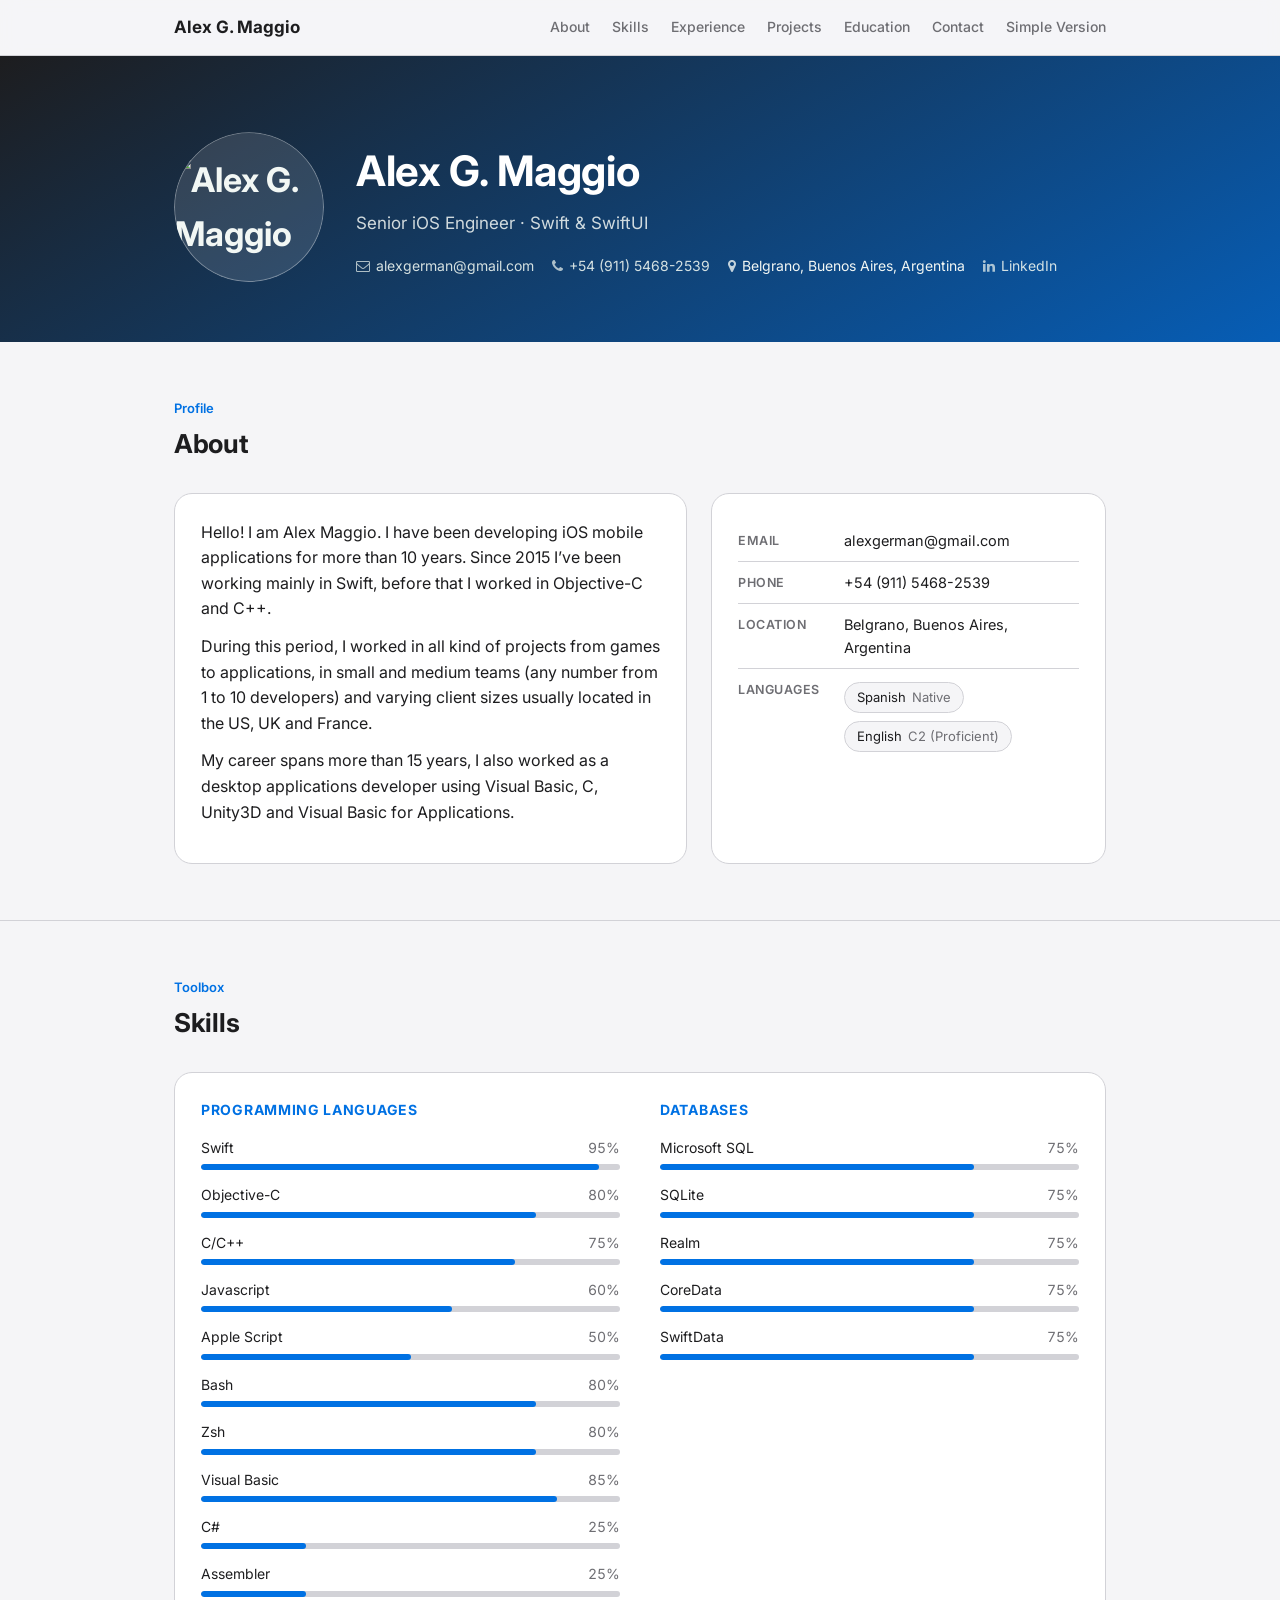
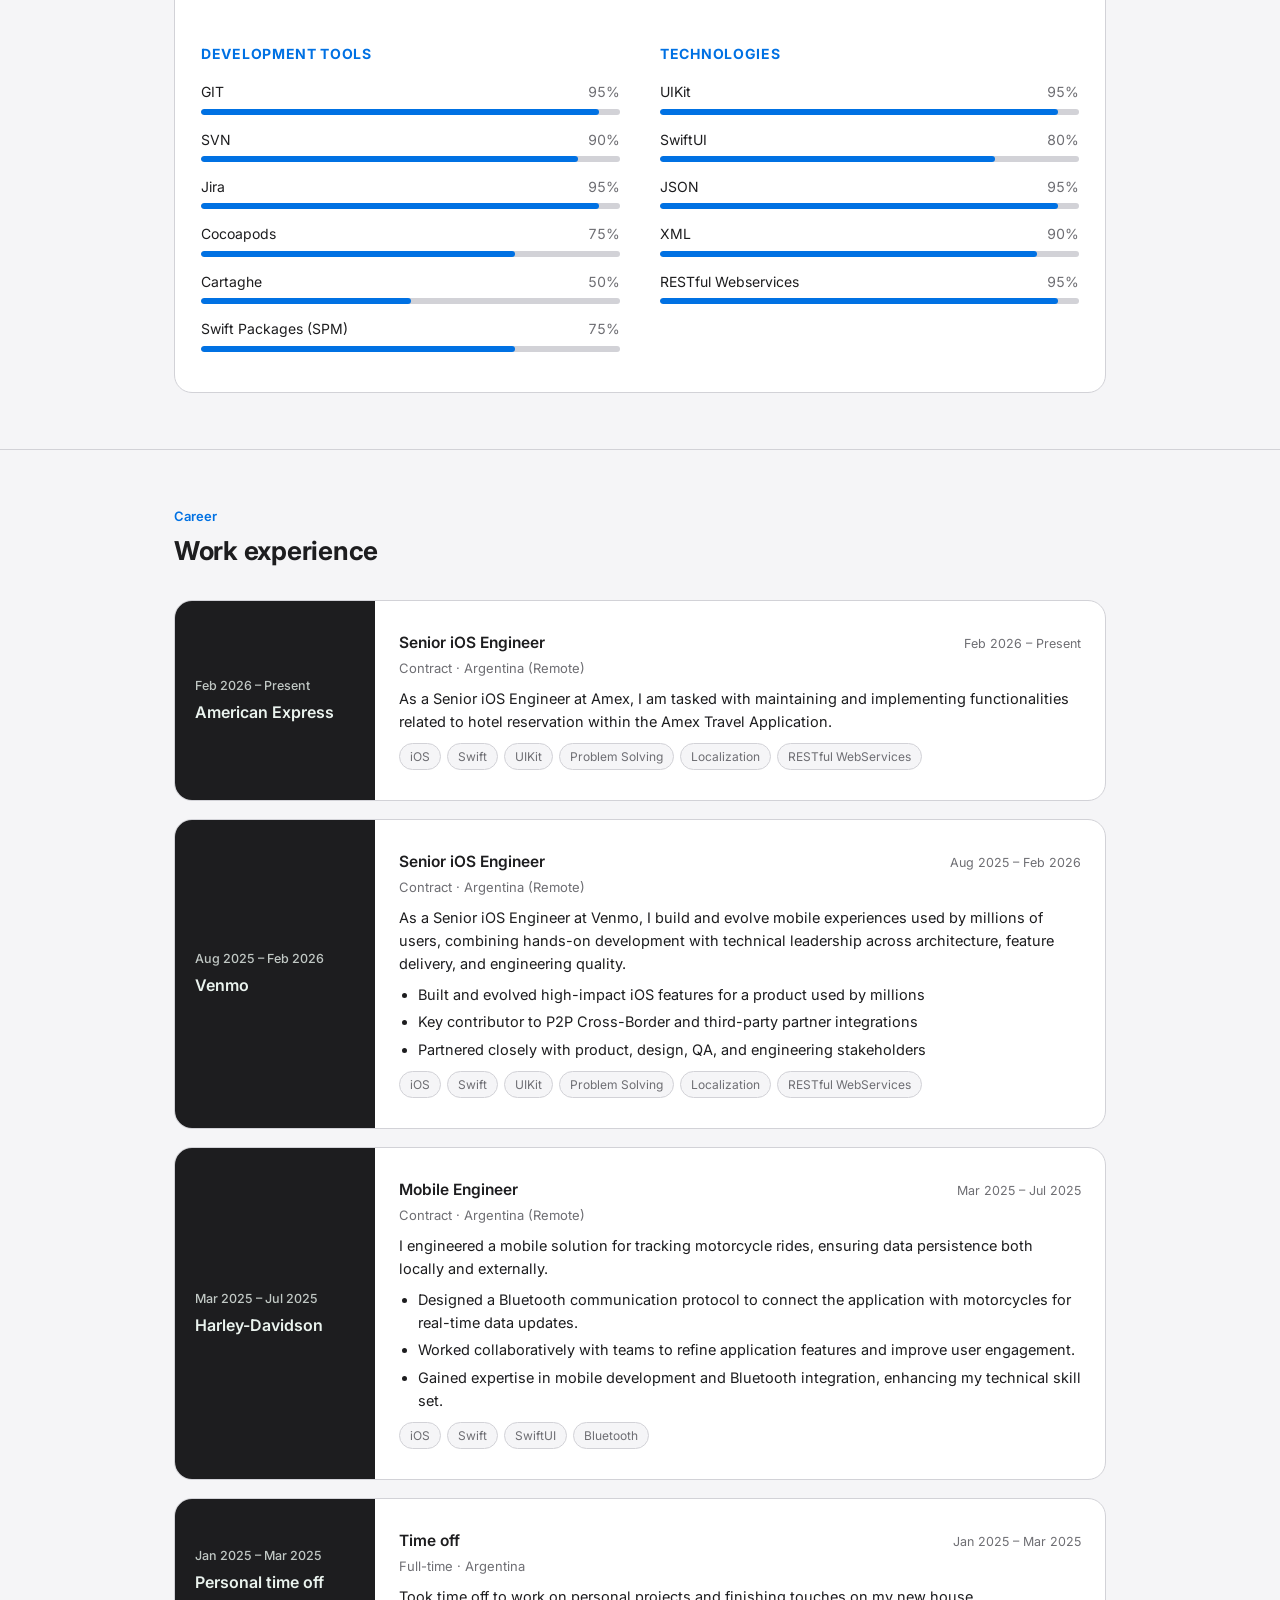
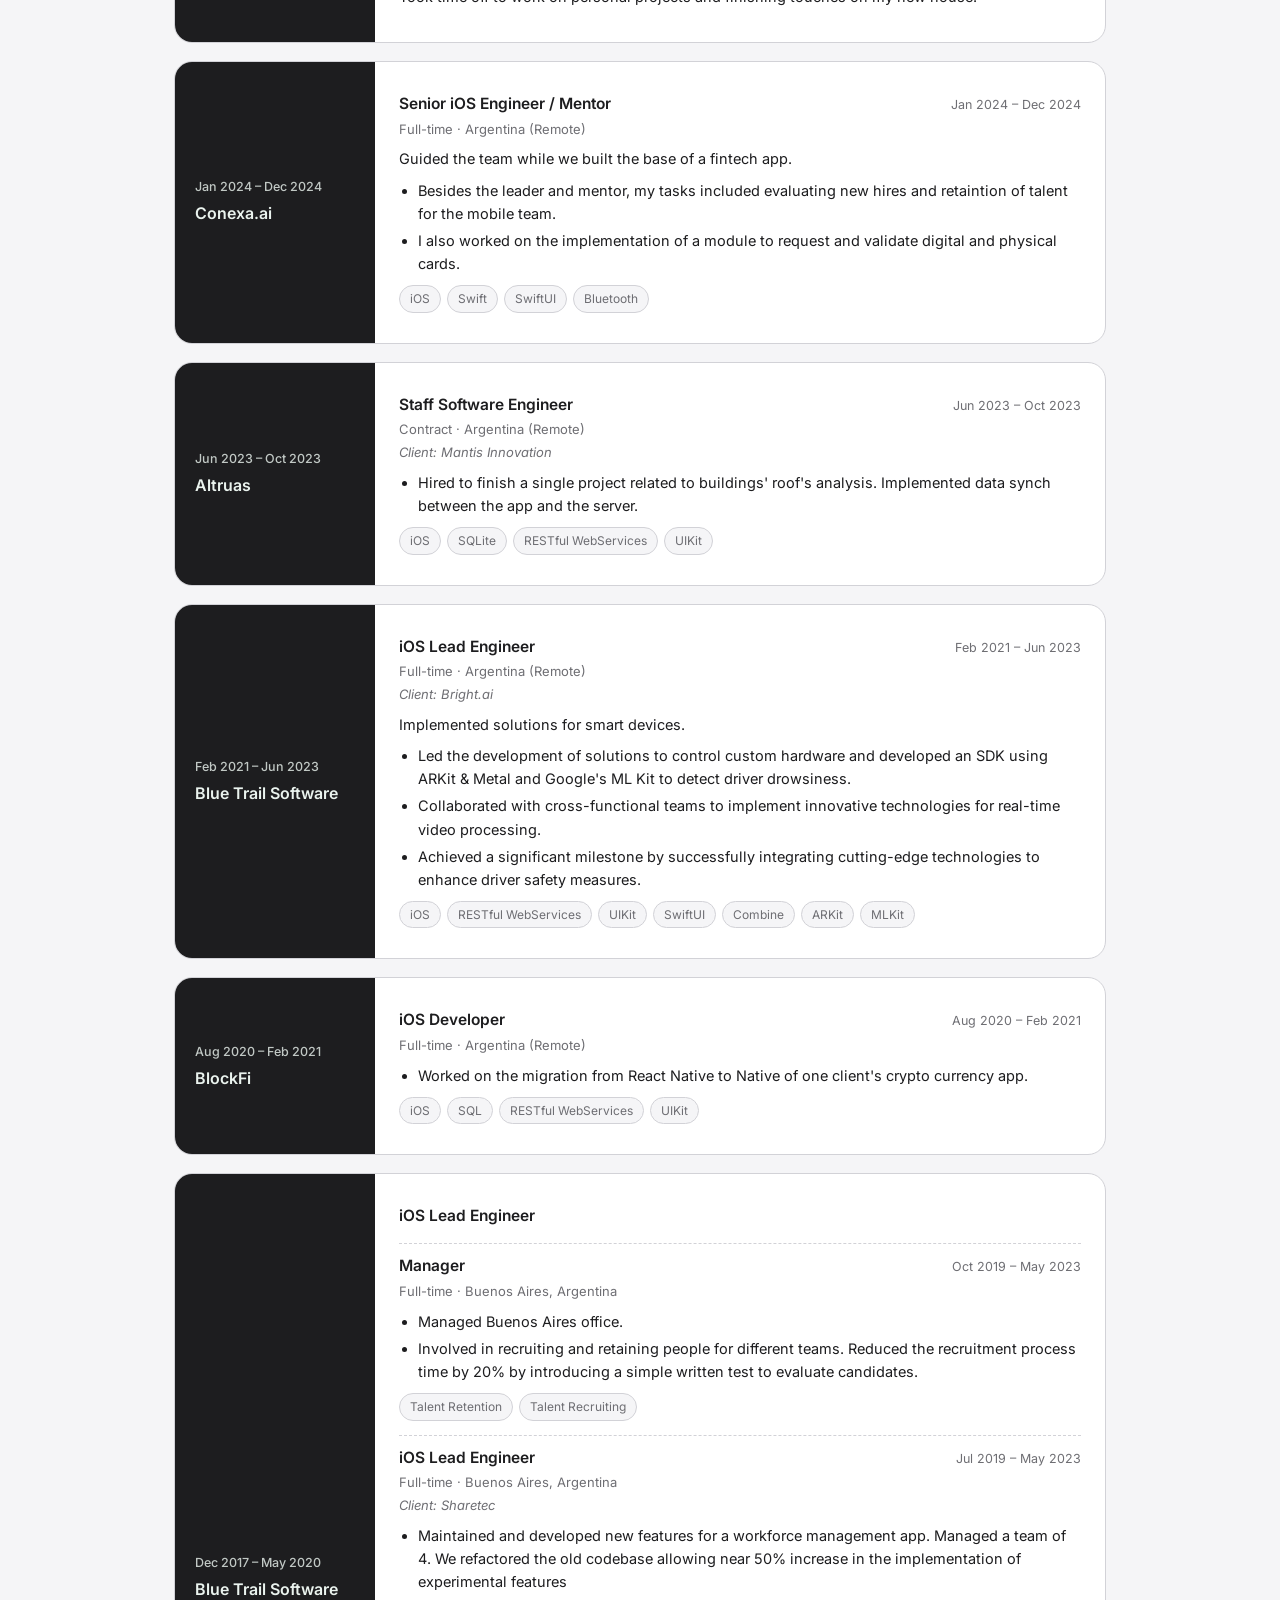
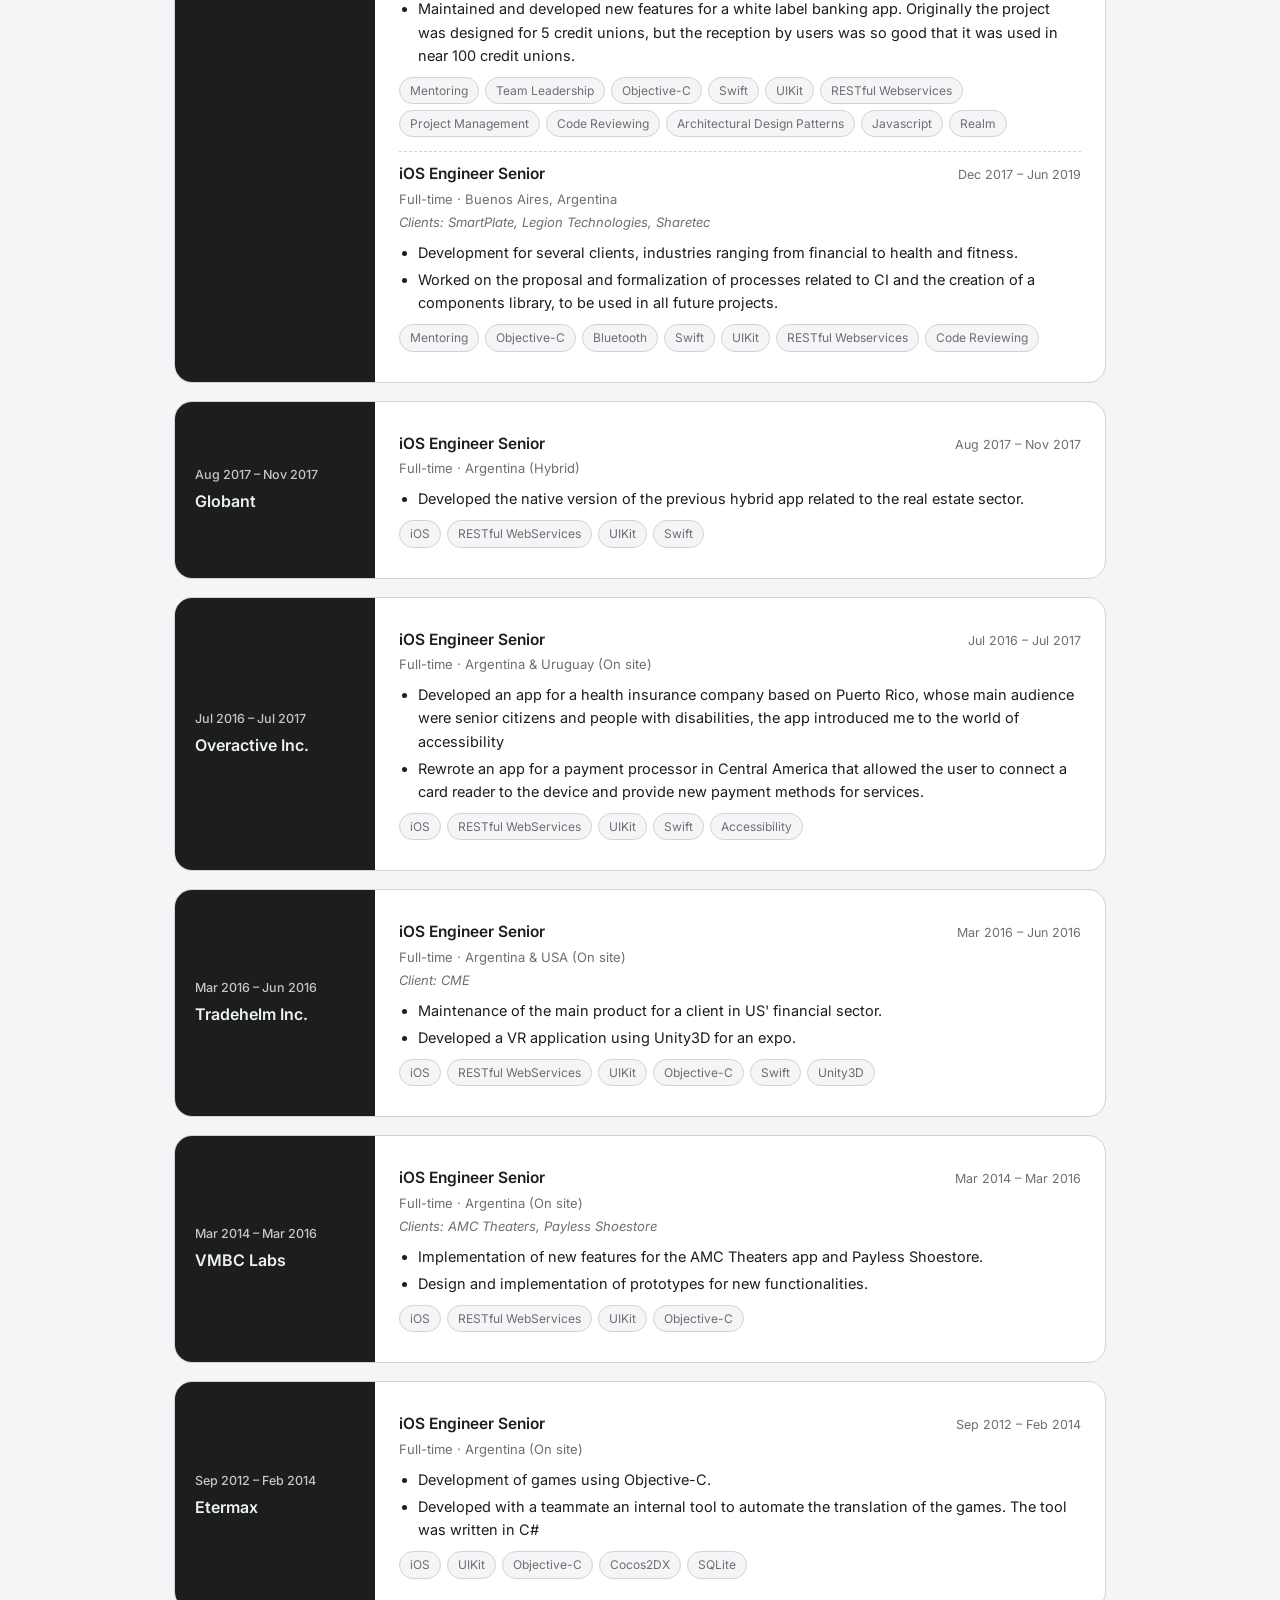
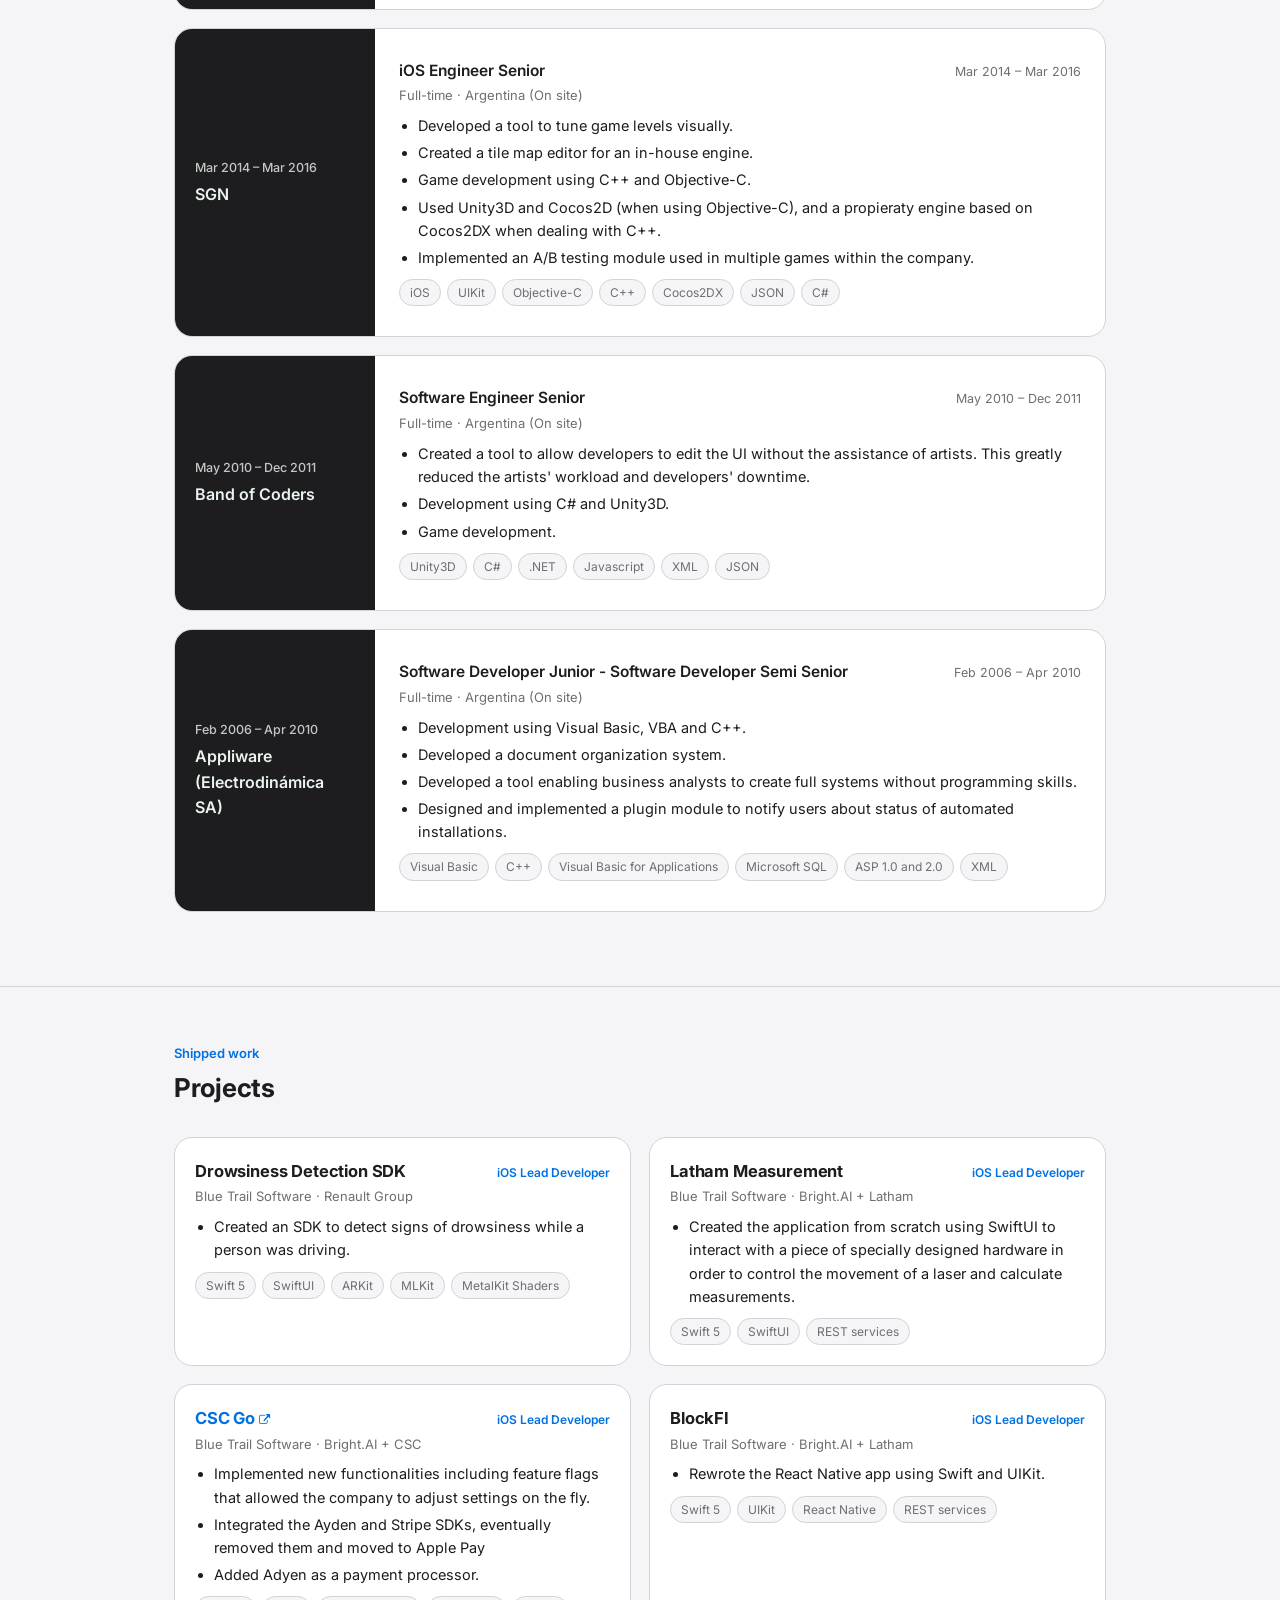
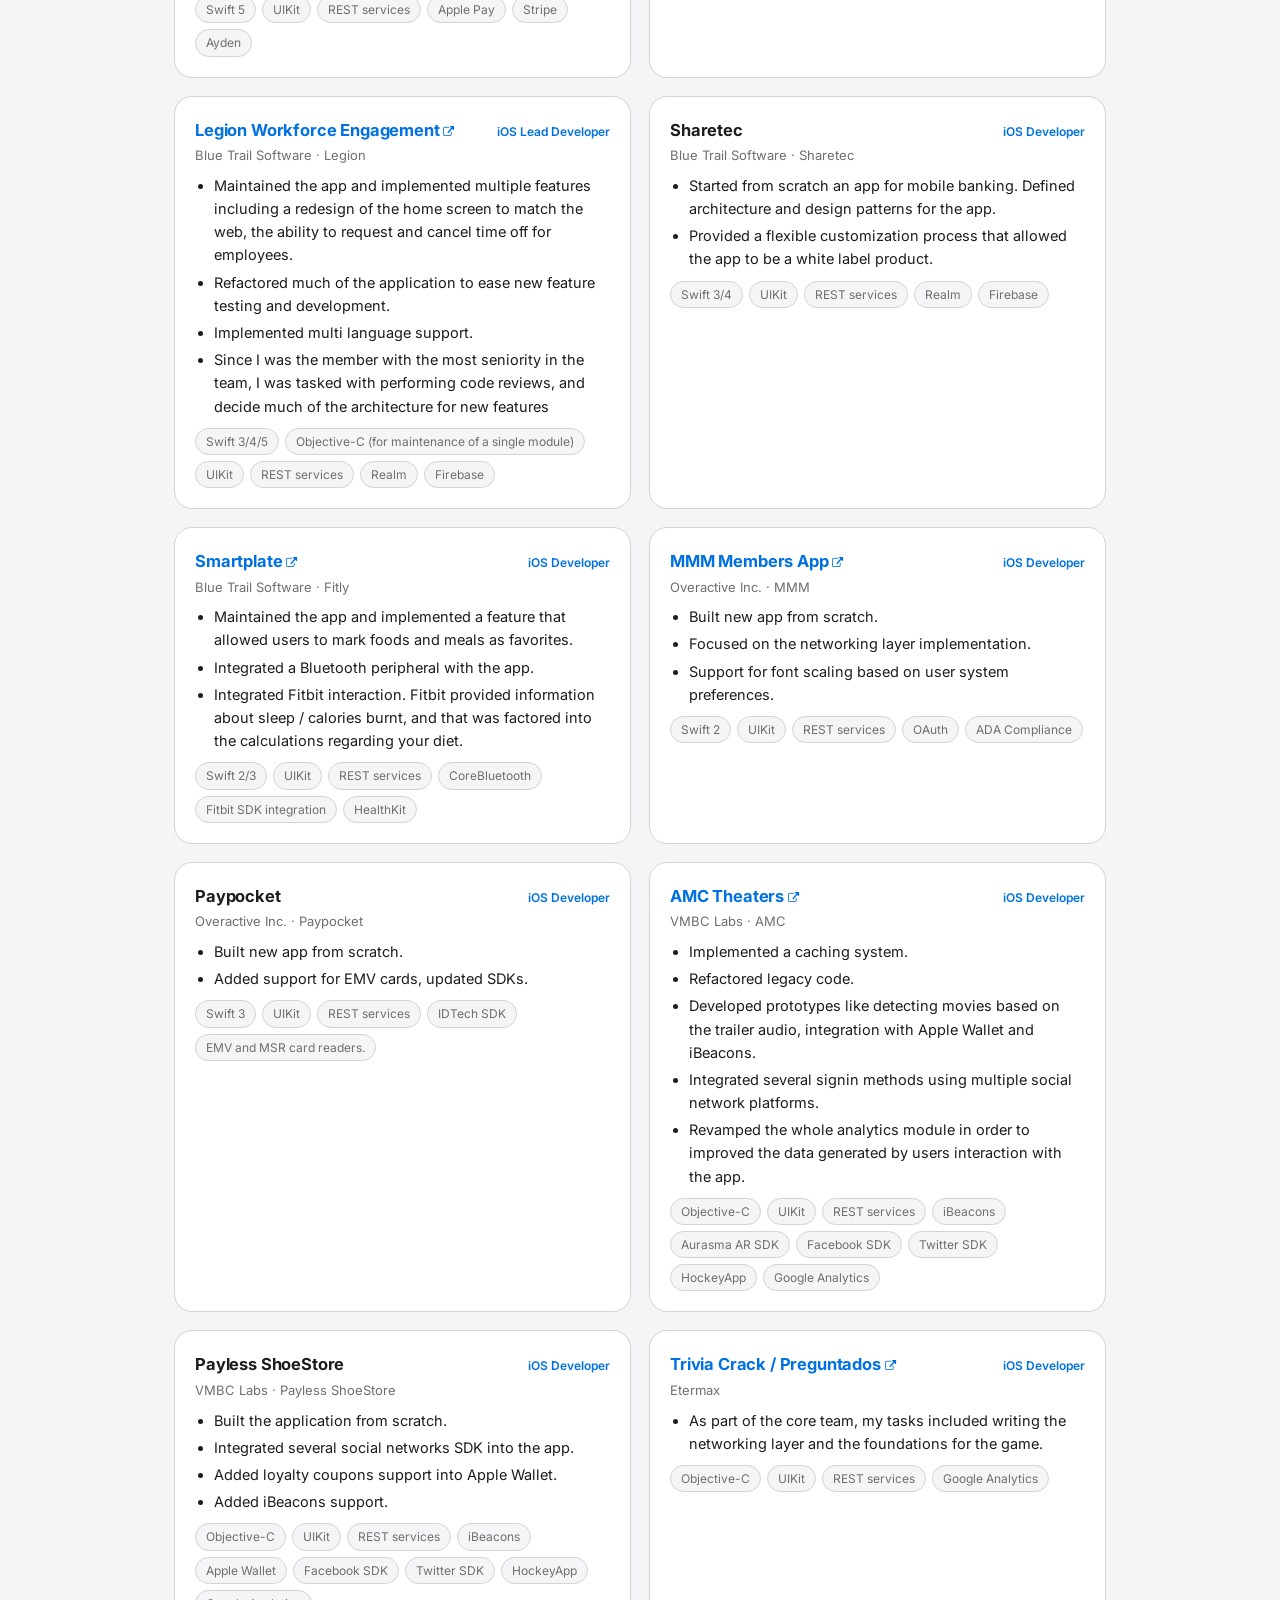
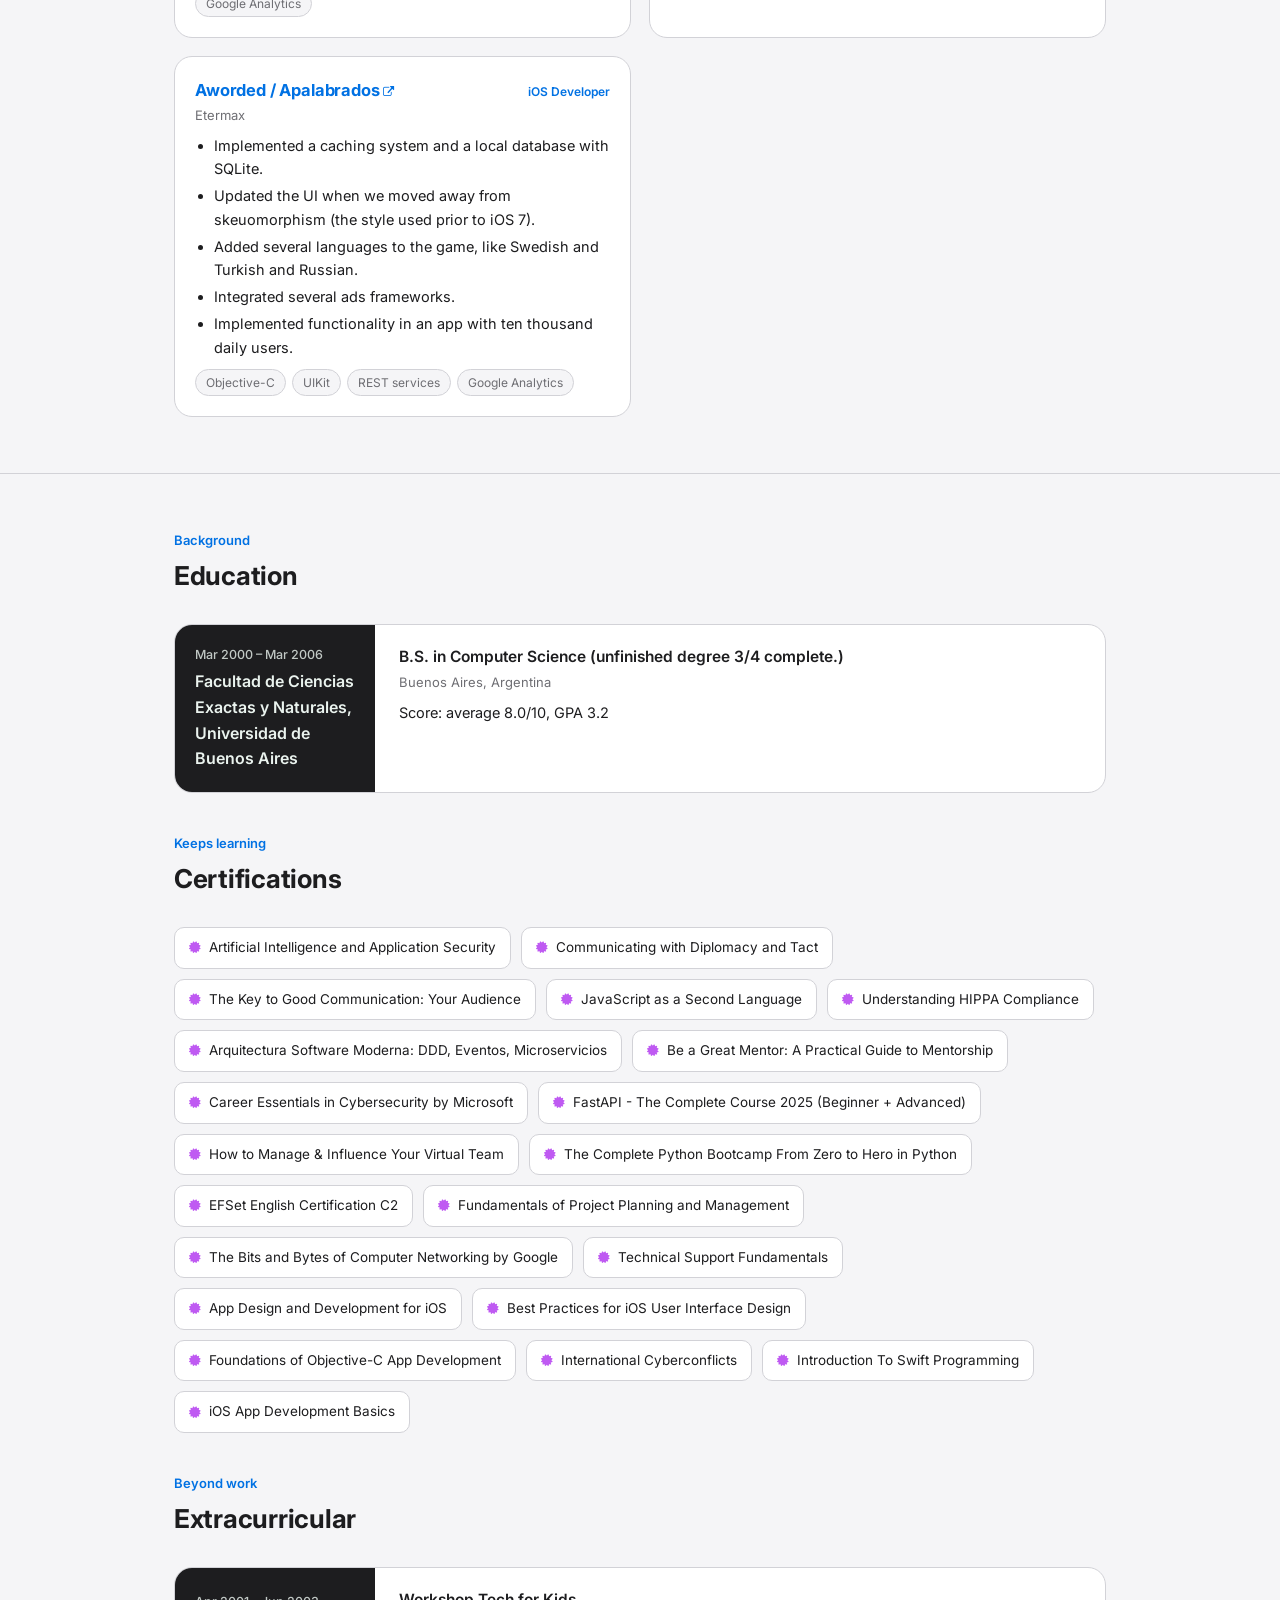
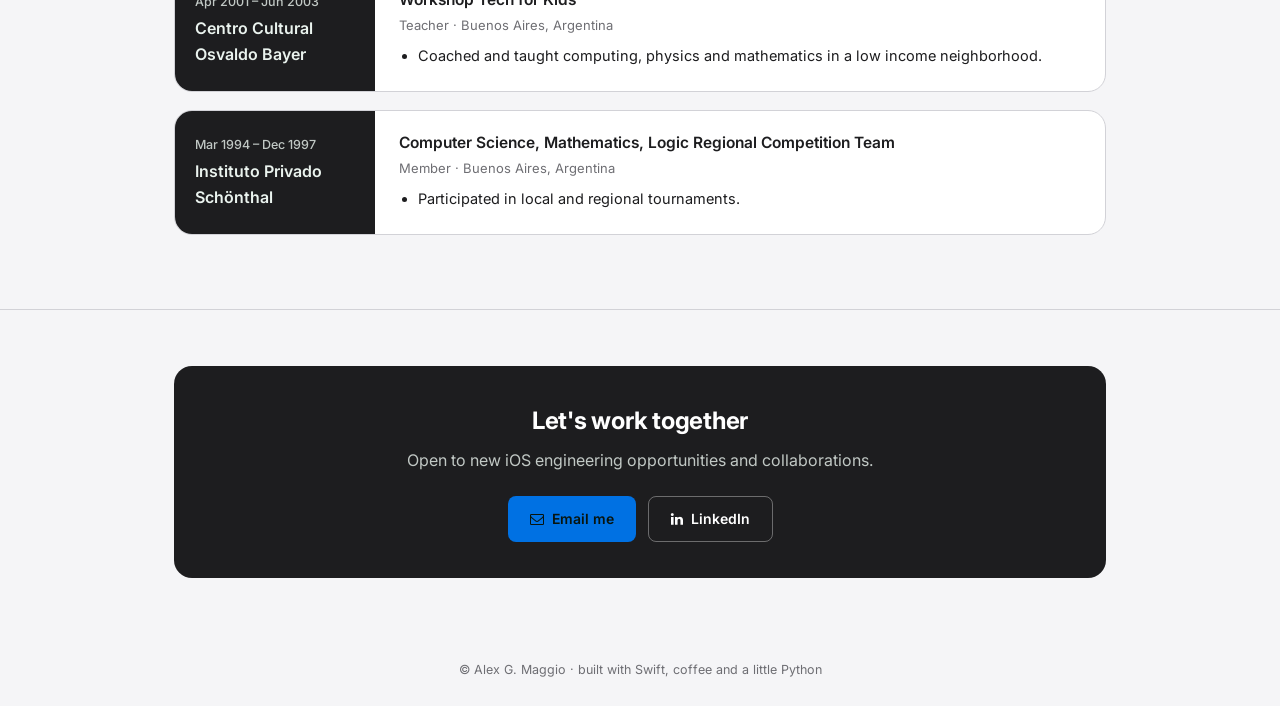
==== commit 12398fe2: "Fixed typos." ====
--- a/index.html
+++ b/index.html
@@ -375,7 +375,7 @@
       </div>
       <div class="exp-meta">Contract &middot; Argentina (Remote)</div>
       
-      <p class="exp-desc">As a Senior iOS Engineer at Amex, I am task with maintaining and implementing functionalities related to hotel reservation within the Amex Travel Application.</p>
+      <p class="exp-desc">As a Senior iOS Engineer at Amex, I am tasked with maintaining and implementing functionalities related to hotel reservation within the Amex Travel Application.</p>
       
       <div class="chip-row"><span class="chip">iOS</span><span class="chip">Swift</span><span class="chip">UIKit</span><span class="chip">Problem Solving</span><span class="chip">Localization</span><span class="chip">RESTful WebServices</span></div>
     </div>
@@ -871,7 +871,7 @@
       </div>
     </div>
     <div class="section-head" style="margin-top:40px;"><div class="kicker">Keeps learning</div><h2>Certifications</h2></div>
-    <div class="cert-grid"><a class="cert-pill" href="https://www.linkedin.com/learning/certificates/9c595810073a245e4140d0fa142346aecb44d72d3c9af1faa9ab3577564cadf6" target="_blank" rel="noopener"><i class="fa fa-certificate"></i><span>Artificial Intelligence and Application Security</span></a><a class="cert-pill" href="https://www.linkedin.com/learning/certificates/0b569ddaa4bc1464349b7150314905e09cdd1de40fe8ea645e0818e65c74c160" target="_blank" rel="noopener"><i class="fa fa-certificate"></i><span>Communicating with Diplomacy and Tact</span></a><a class="cert-pill" href="https://www.linkedin.com/learning/certificates/7352bf23bc0aedfda006712d776cd8eacdba6768f1e89bd3869b7d9d59c98590?lipi=urn%3Ali%3Apage%3Ad_flagship3_profile_view_base_certifications_details%3BYUYhmIhpTQCzXXyPG%2Bt70w%3D%3D" target="_blank" rel="noopener"><i class="fa fa-certificate"></i><span>The Key to Good Communication: Your Audience</span></a><a class="cert-pill" href="https://www.linkedin.com/learning/certificates/52f5f1b0e260d6809d0fe9559e932b498fcdb0c7a68df5c20c64ea23df186267?lipi=urn%3Ali%3Apage%3Ad_flagship3_profile_view_base_certifications_details%3BYUYhmIhpTQCzXXyPG%2Bt70w%3D%3D" target="_blank" rel="noopener"><i class="fa fa-certificate"></i><span>JavaScript as a Second Language</span></a><a class="cert-pill" href="https://www.udemy.com/certificate/UC-daa40c64-f7fc-43fe-98c3-22ada93ab2b0/" target="_blank" rel="noopener"><i class="fa fa-certificate"></i><span>Understanding HIPPA Compliance</span></a><a class="cert-pill" href="https://www.udemy.com/certificate/UC-a0e45c22-0bb4-4123-adc7-e59a6899c056/" target="_blank" rel="noopener"><i class="fa fa-certificate"></i><span>Arquitectura Software Moderna: DDD, Eventos, Microservicios</span></a><a class="cert-pill" href="https://www.udemy.com/certificate/UC-154fa023-8498-4d07-b97b-d61747876e1c/" target="_blank" rel="noopener"><i class="fa fa-certificate"></i><span>Be a Great Mentor: A Practical Guide to Mentorship</span></a><a class="cert-pill" href="https://www.linkedin.com/learning/certificates/17298eac42efed6d46ed511e237de22000575aa3929b7b973f74814f1868c9ed?lipi=urn%3Ali%3Apage%3Ad_flagship3_profile_view_base_certifications_details%3BYUYhmIhpTQCzXXyPG%2Bt70w%3D%3D" target="_blank" rel="noopener"><i class="fa fa-certificate"></i><span>Career Essecentials in Cybersecurity by Microsoft</span></a><a class="cert-pill" href="https://www.udemy.com/certificate/UC-ba33dea1-e6c8-4a36-b16c-e37b13f3974e/" target="_blank" rel="noopener"><i class="fa fa-certificate"></i><span>FastAPI - The Complete Course 2025 (Beginner + Advanced)</span></a><a class="cert-pill" href="https://www.udemy.com/certificate/UC-1c77f7ab-7e13-4f07-b05e-c364fcda4fec/" target="_blank" rel="noopener"><i class="fa fa-certificate"></i><span>How to Manage &amp; Influence Your Virtual Team</span></a><a class="cert-pill" href="https://www.udemy.com/certificate/UC-1e7bf6df-8222-4802-843a-06938f8cce7c/" target="_blank" rel="noopener"><i class="fa fa-certificate"></i><span>The Complete Python Bootcamp From Zero to Hero in Python</span></a><a class="cert-pill" href="https://cert.efset.org/rsUPnw" target="_blank" rel="noopener"><i class="fa fa-certificate"></i><span>EFSet English Certification C2</span></a><a class="cert-pill" href="https://www.coursera.org/account/accomplishments/verify/VHD55QRYKCPG" target="_blank" rel="noopener"><i class="fa fa-certificate"></i><span>Fundamentals of Project Planning and Management</span></a><a class="cert-pill" href="https://www.coursera.org/account/accomplishments/verify/UP9R6Y2KVURZ" target="_blank" rel="noopener"><i class="fa fa-certificate"></i><span>The Bits and Bytes of Computer Networking by Google</span></a><a class="cert-pill" href="https://www.coursera.org/account/accomplishments/verify/R3KDLKBX99LE" target="_blank" rel="noopener"><i class="fa fa-certificate"></i><span>Technical Support Fundamentals</span></a><a class="cert-pill" href="https://www.coursera.org/account/accomplishments/verify/8GD7F5T49DYM" target="_blank" rel="noopener"><i class="fa fa-certificate"></i><span>App Design and Development for iOS</span></a><a class="cert-pill" href="https://www.coursera.org/account/accomplishments/verify/6EGA6UGHKWQM" target="_blank" rel="noopener"><i class="fa fa-certificate"></i><span>Best Practices for iOS User Interface Design</span></a><a class="cert-pill" href="https://www.coursera.org/account/accomplishments/verify/C9X89WF4U9EB" target="_blank" rel="noopener"><i class="fa fa-certificate"></i><span>Foundations of Objective-C App Development</span></a><a class="cert-pill" href="https://www.coursera.org/account/accomplishments/verify/M8772YLXD38A" target="_blank" rel="noopener"><i class="fa fa-certificate"></i><span>International Cyberconflicts</span></a><a class="cert-pill" href="https://www.coursera.org/account/accomplishments/verify/3LXNVHDN4SRT" target="_blank" rel="noopener"><i class="fa fa-certificate"></i><span>Introduction To Swift Programming</span></a><a class="cert-pill" href="https://www.coursera.org/account/accomplishments/verify/3QMLPUHDPPCN" target="_blank" rel="noopener"><i class="fa fa-certificate"></i><span>iOS App Development Basics</span></a></div>
+    <div class="cert-grid"><a class="cert-pill" href="https://www.linkedin.com/learning/certificates/9c595810073a245e4140d0fa142346aecb44d72d3c9af1faa9ab3577564cadf6" target="_blank" rel="noopener"><i class="fa fa-certificate"></i><span>Artificial Intelligence and Application Security</span></a><a class="cert-pill" href="https://www.linkedin.com/learning/certificates/0b569ddaa4bc1464349b7150314905e09cdd1de40fe8ea645e0818e65c74c160" target="_blank" rel="noopener"><i class="fa fa-certificate"></i><span>Communicating with Diplomacy and Tact</span></a><a class="cert-pill" href="https://www.linkedin.com/learning/certificates/7352bf23bc0aedfda006712d776cd8eacdba6768f1e89bd3869b7d9d59c98590?lipi=urn%3Ali%3Apage%3Ad_flagship3_profile_view_base_certifications_details%3BYUYhmIhpTQCzXXyPG%2Bt70w%3D%3D" target="_blank" rel="noopener"><i class="fa fa-certificate"></i><span>The Key to Good Communication: Your Audience</span></a><a class="cert-pill" href="https://www.linkedin.com/learning/certificates/52f5f1b0e260d6809d0fe9559e932b498fcdb0c7a68df5c20c64ea23df186267?lipi=urn%3Ali%3Apage%3Ad_flagship3_profile_view_base_certifications_details%3BYUYhmIhpTQCzXXyPG%2Bt70w%3D%3D" target="_blank" rel="noopener"><i class="fa fa-certificate"></i><span>JavaScript as a Second Language</span></a><a class="cert-pill" href="https://www.udemy.com/certificate/UC-daa40c64-f7fc-43fe-98c3-22ada93ab2b0/" target="_blank" rel="noopener"><i class="fa fa-certificate"></i><span>Understanding HIPPA Compliance</span></a><a class="cert-pill" href="https://www.udemy.com/certificate/UC-a0e45c22-0bb4-4123-adc7-e59a6899c056/" target="_blank" rel="noopener"><i class="fa fa-certificate"></i><span>Arquitectura Software Moderna: DDD, Eventos, Microservicios</span></a><a class="cert-pill" href="https://www.udemy.com/certificate/UC-154fa023-8498-4d07-b97b-d61747876e1c/" target="_blank" rel="noopener"><i class="fa fa-certificate"></i><span>Be a Great Mentor: A Practical Guide to Mentorship</span></a><a class="cert-pill" href="https://www.linkedin.com/learning/certificates/17298eac42efed6d46ed511e237de22000575aa3929b7b973f74814f1868c9ed?lipi=urn%3Ali%3Apage%3Ad_flagship3_profile_view_base_certifications_details%3BYUYhmIhpTQCzXXyPG%2Bt70w%3D%3D" target="_blank" rel="noopener"><i class="fa fa-certificate"></i><span>Career Essentials in Cybersecurity by Microsoft</span></a><a class="cert-pill" href="https://www.udemy.com/certificate/UC-ba33dea1-e6c8-4a36-b16c-e37b13f3974e/" target="_blank" rel="noopener"><i class="fa fa-certificate"></i><span>FastAPI - The Complete Course 2025 (Beginner + Advanced)</span></a><a class="cert-pill" href="https://www.udemy.com/certificate/UC-1c77f7ab-7e13-4f07-b05e-c364fcda4fec/" target="_blank" rel="noopener"><i class="fa fa-certificate"></i><span>How to Manage &amp; Influence Your Virtual Team</span></a><a class="cert-pill" href="https://www.udemy.com/certificate/UC-1e7bf6df-8222-4802-843a-06938f8cce7c/" target="_blank" rel="noopener"><i class="fa fa-certificate"></i><span>The Complete Python Bootcamp From Zero to Hero in Python</span></a><a class="cert-pill" href="https://cert.efset.org/rsUPnw" target="_blank" rel="noopener"><i class="fa fa-certificate"></i><span>EFSet English Certification C2</span></a><a class="cert-pill" href="https://www.coursera.org/account/accomplishments/verify/VHD55QRYKCPG" target="_blank" rel="noopener"><i class="fa fa-certificate"></i><span>Fundamentals of Project Planning and Management</span></a><a class="cert-pill" href="https://www.coursera.org/account/accomplishments/verify/UP9R6Y2KVURZ" target="_blank" rel="noopener"><i class="fa fa-certificate"></i><span>The Bits and Bytes of Computer Networking by Google</span></a><a class="cert-pill" href="https://www.coursera.org/account/accomplishments/verify/R3KDLKBX99LE" target="_blank" rel="noopener"><i class="fa fa-certificate"></i><span>Technical Support Fundamentals</span></a><a class="cert-pill" href="https://www.coursera.org/account/accomplishments/verify/8GD7F5T49DYM" target="_blank" rel="noopener"><i class="fa fa-certificate"></i><span>App Design and Development for iOS</span></a><a class="cert-pill" href="https://www.coursera.org/account/accomplishments/verify/6EGA6UGHKWQM" target="_blank" rel="noopener"><i class="fa fa-certificate"></i><span>Best Practices for iOS User Interface Design</span></a><a class="cert-pill" href="https://www.coursera.org/account/accomplishments/verify/C9X89WF4U9EB" target="_blank" rel="noopener"><i class="fa fa-certificate"></i><span>Foundations of Objective-C App Development</span></a><a class="cert-pill" href="https://www.coursera.org/account/accomplishments/verify/M8772YLXD38A" target="_blank" rel="noopener"><i class="fa fa-certificate"></i><span>International Cyberconflicts</span></a><a class="cert-pill" href="https://www.coursera.org/account/accomplishments/verify/3LXNVHDN4SRT" target="_blank" rel="noopener"><i class="fa fa-certificate"></i><span>Introduction To Swift Programming</span></a><a class="cert-pill" href="https://www.coursera.org/account/accomplishments/verify/3QMLPUHDPPCN" target="_blank" rel="noopener"><i class="fa fa-certificate"></i><span>iOS App Development Basics</span></a></div>
     <div class="section-head" style="margin-top:40px;"><div class="kicker">Beyond work</div><h2>Extracurricular</h2></div>
     
     <div class="edu-card">
@@ -891,7 +891,7 @@
         <div class="exp-company">Instituto Privado Schönthal</div>
       </div>
       <div class="exp-body">
-        <div class="exp-role-title">School Computer Science, Mathematics, Logic Regional Competition Team</div>
+        <div class="exp-role-title">Computer Science, Mathematics, Logic Regional Competition Team</div>
         <div class="exp-meta">Member &middot; Buenos Aires, Argentina</div>
         <ul class="exp-items"><li>Participated in local and regional tournaments.</li></ul>
       </div>
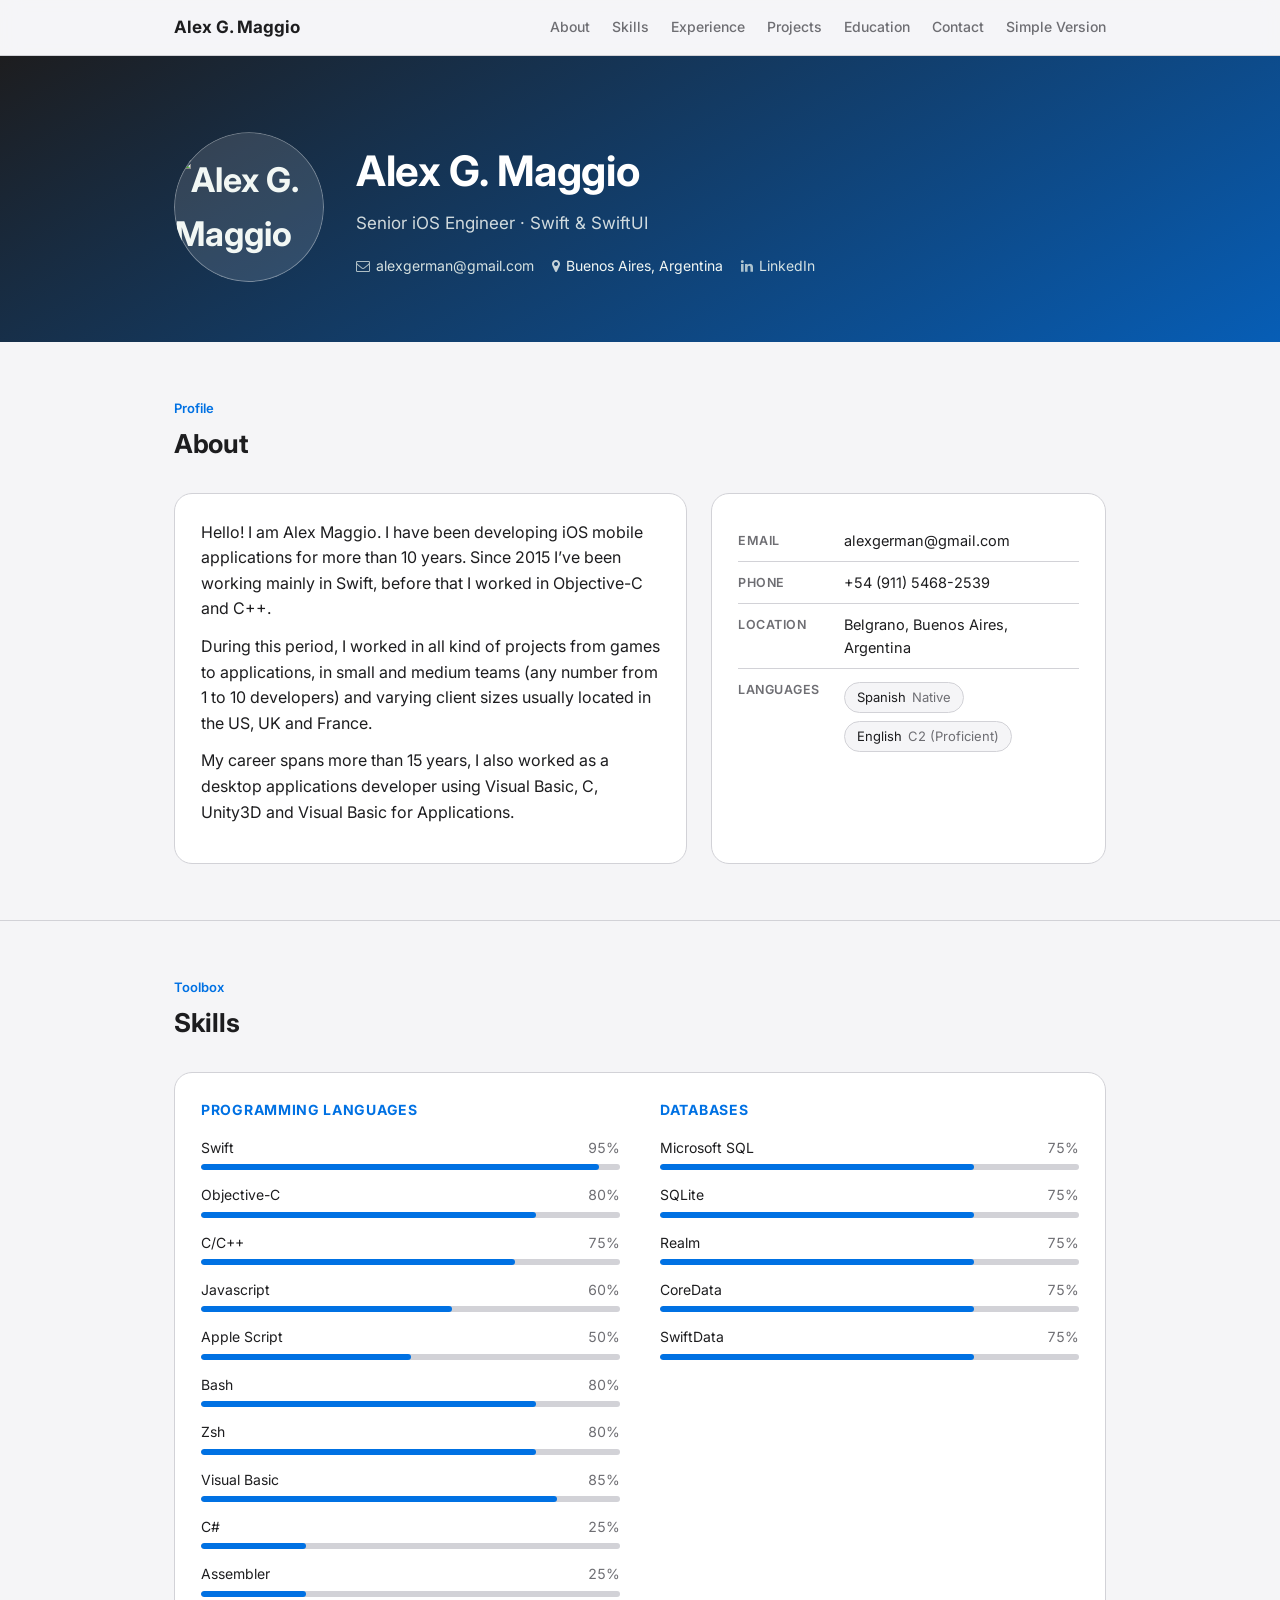
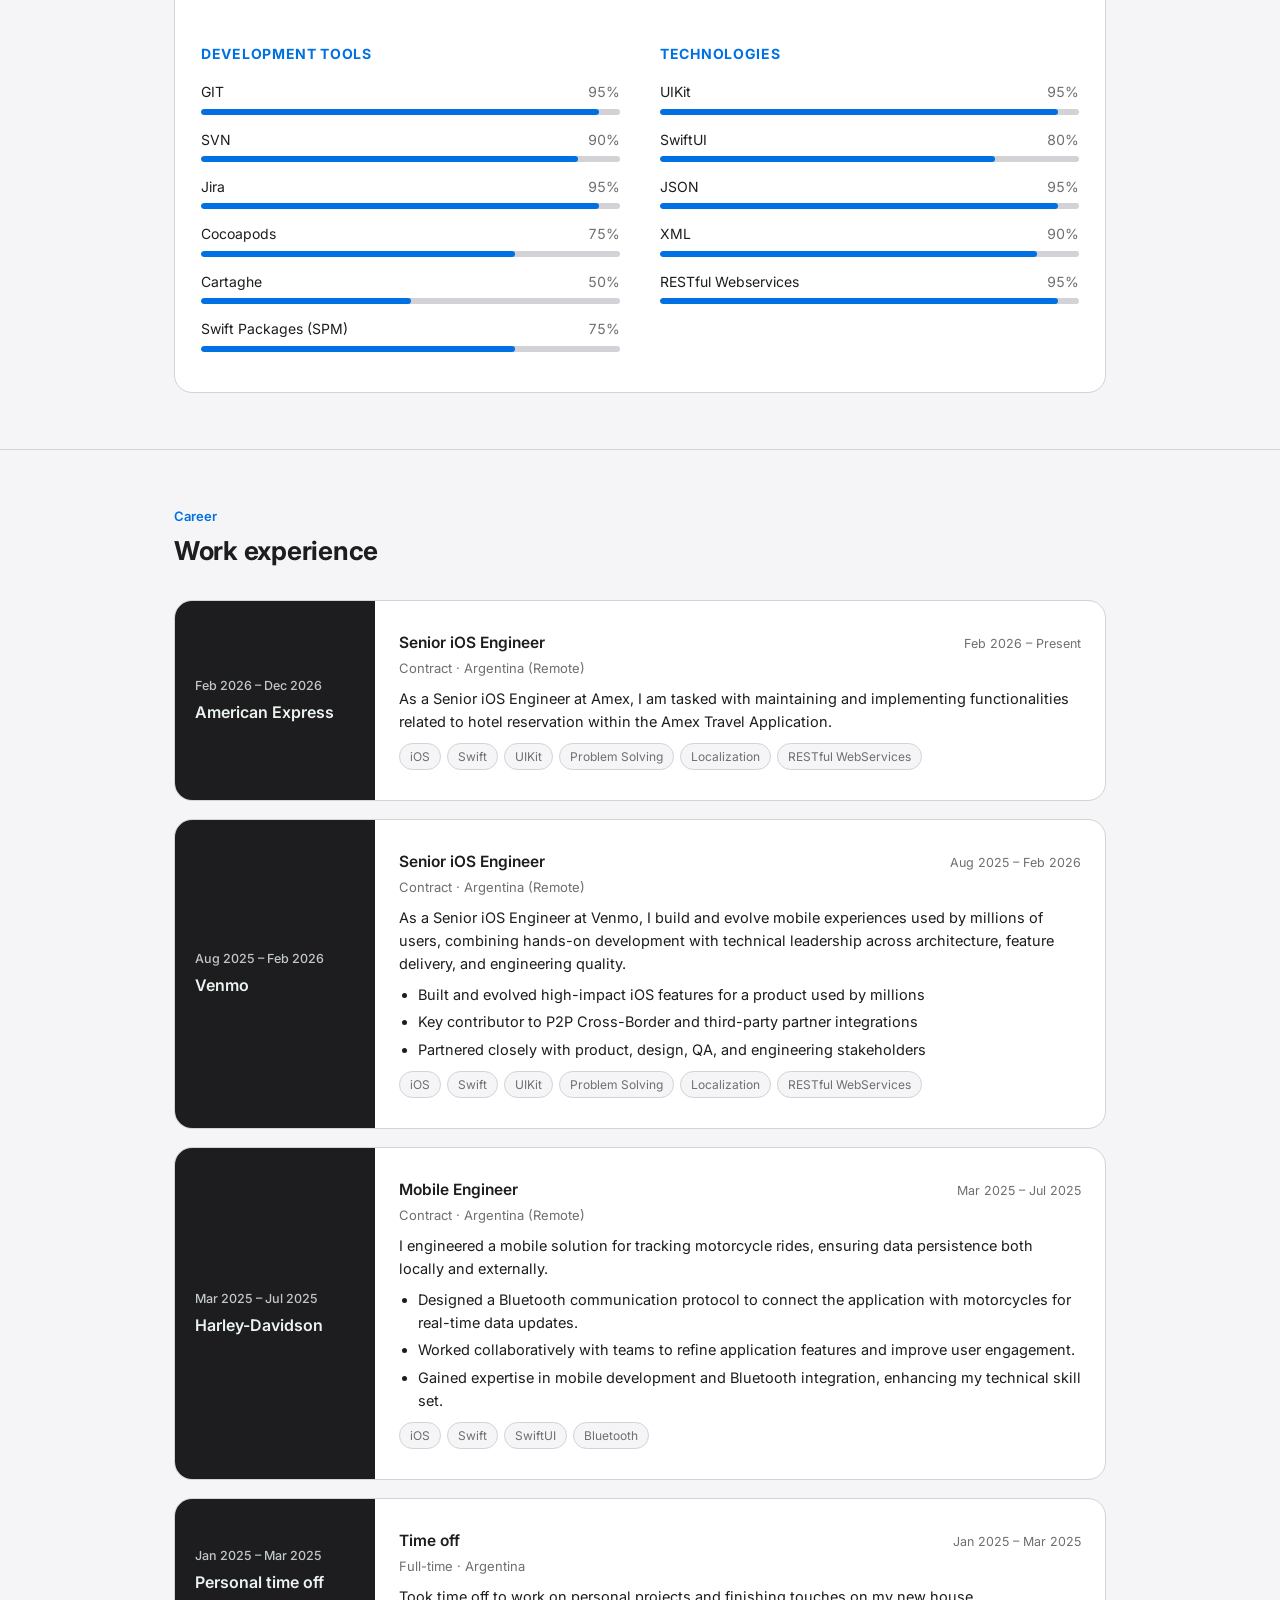
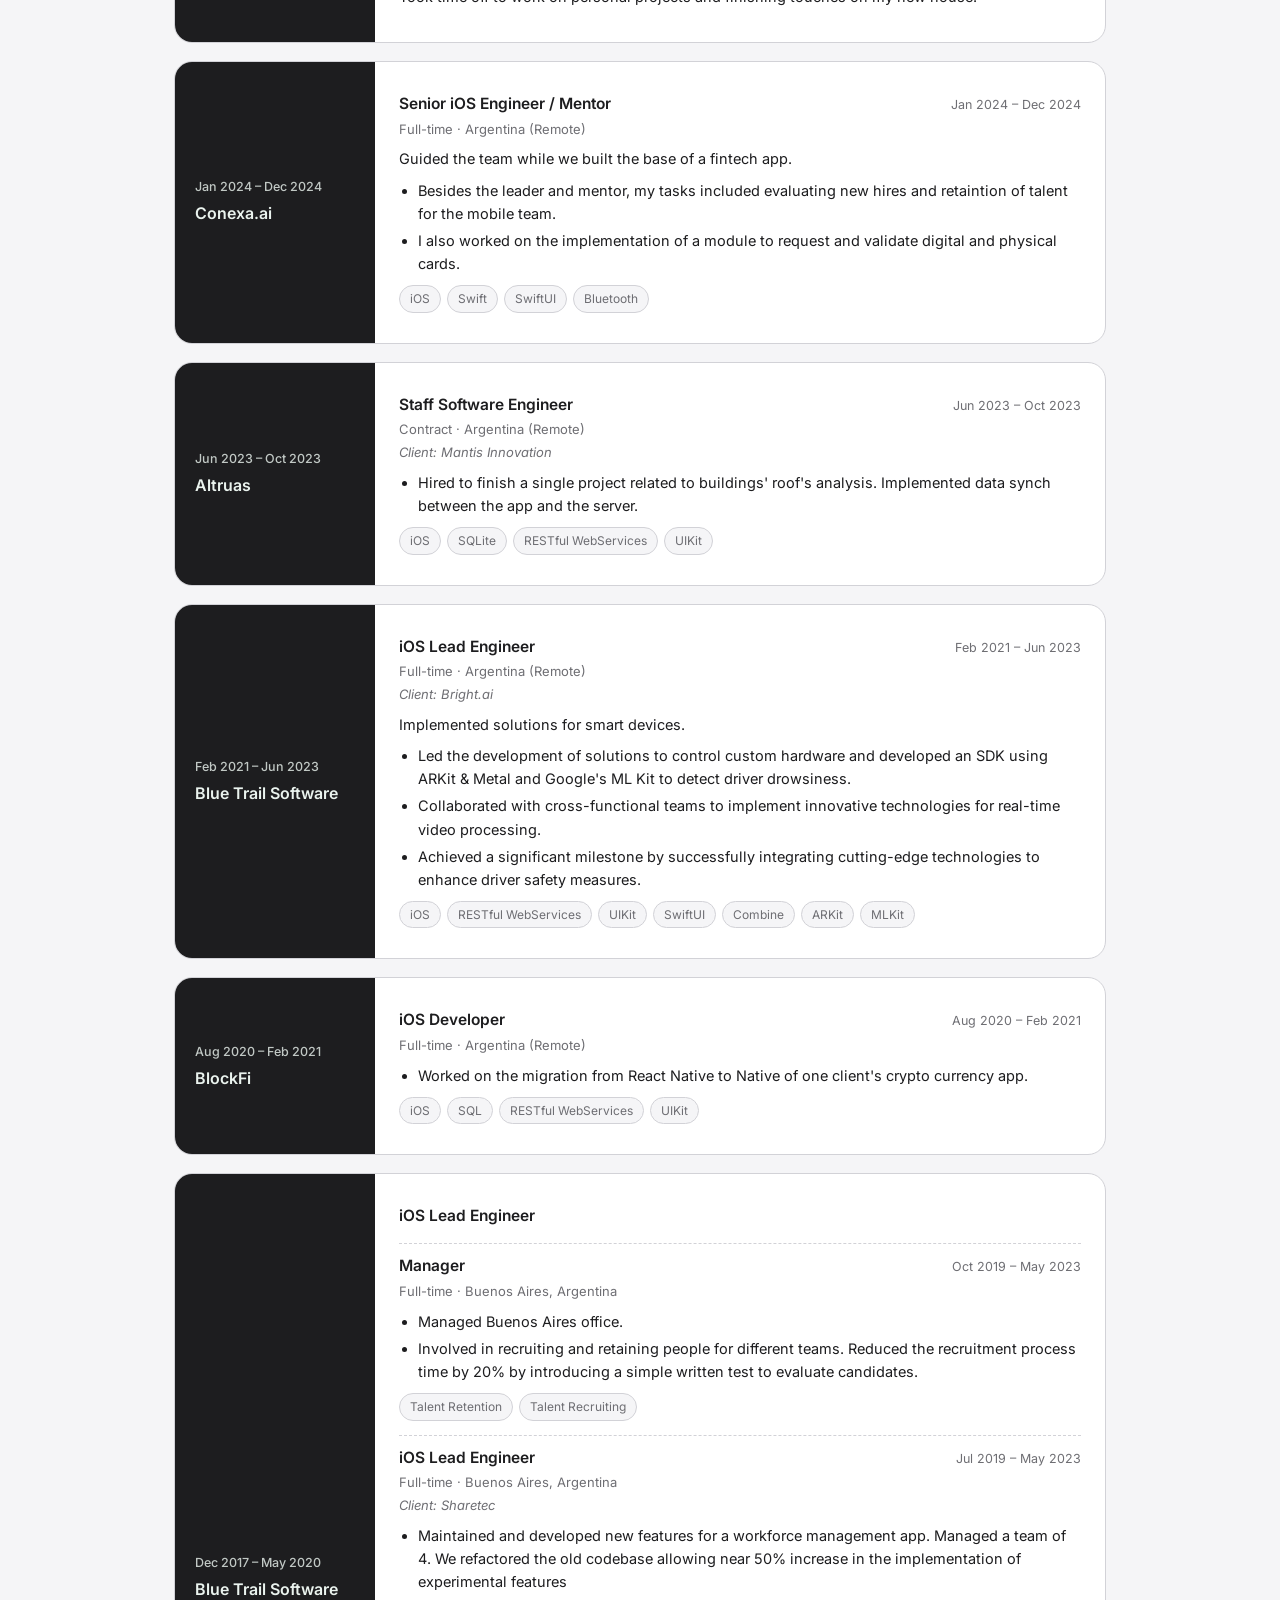
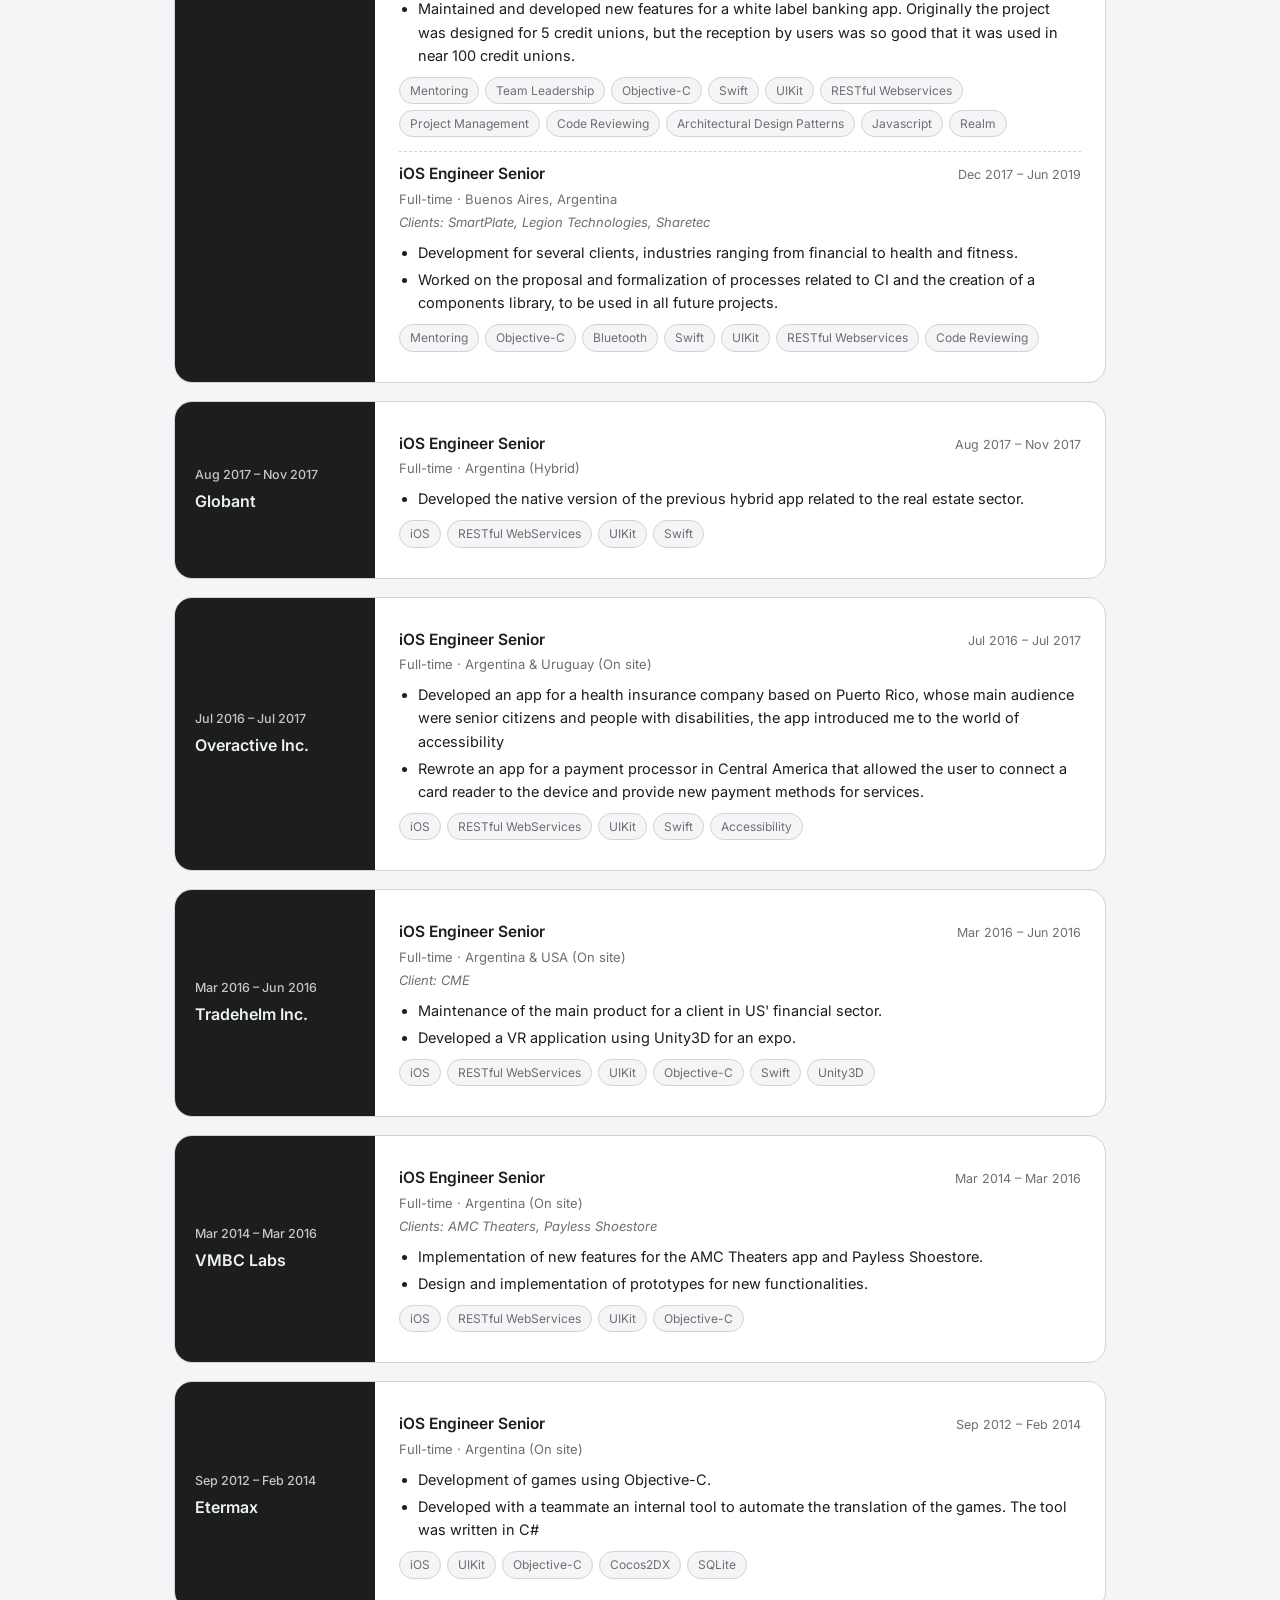
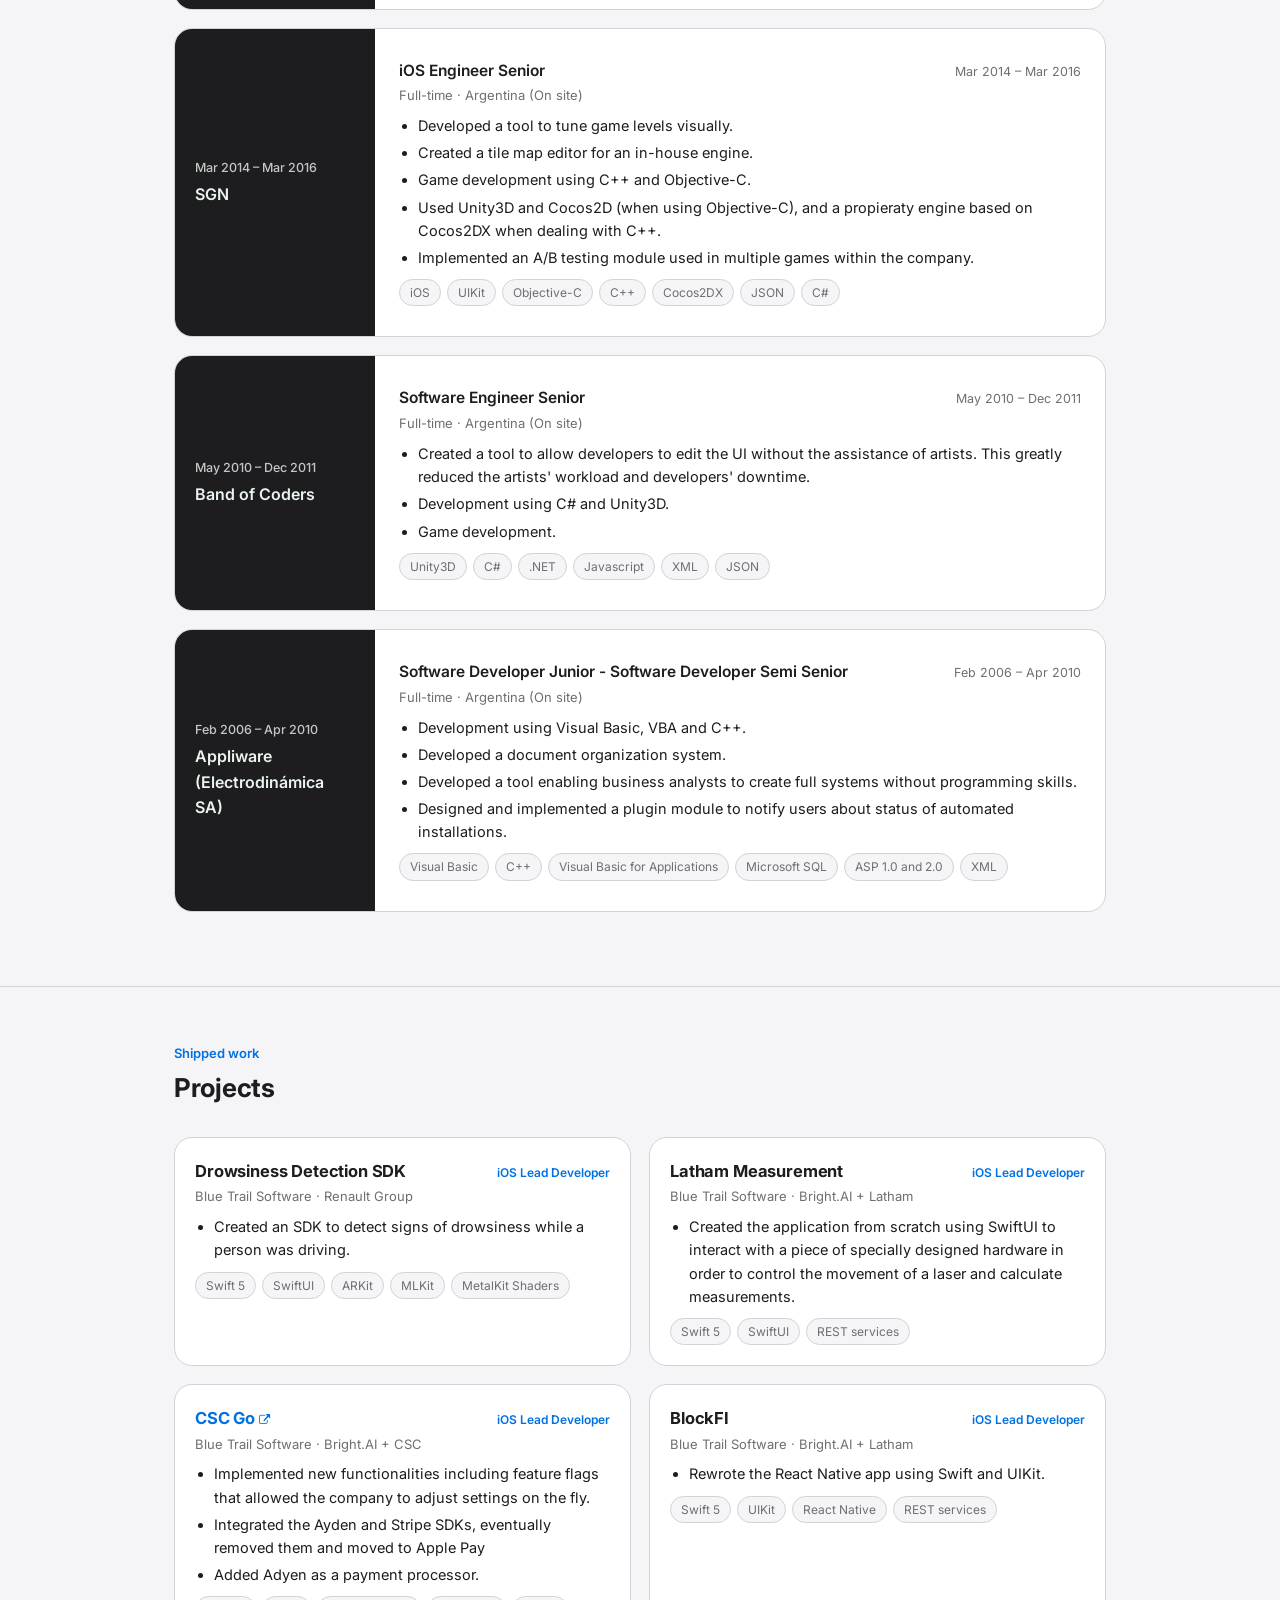
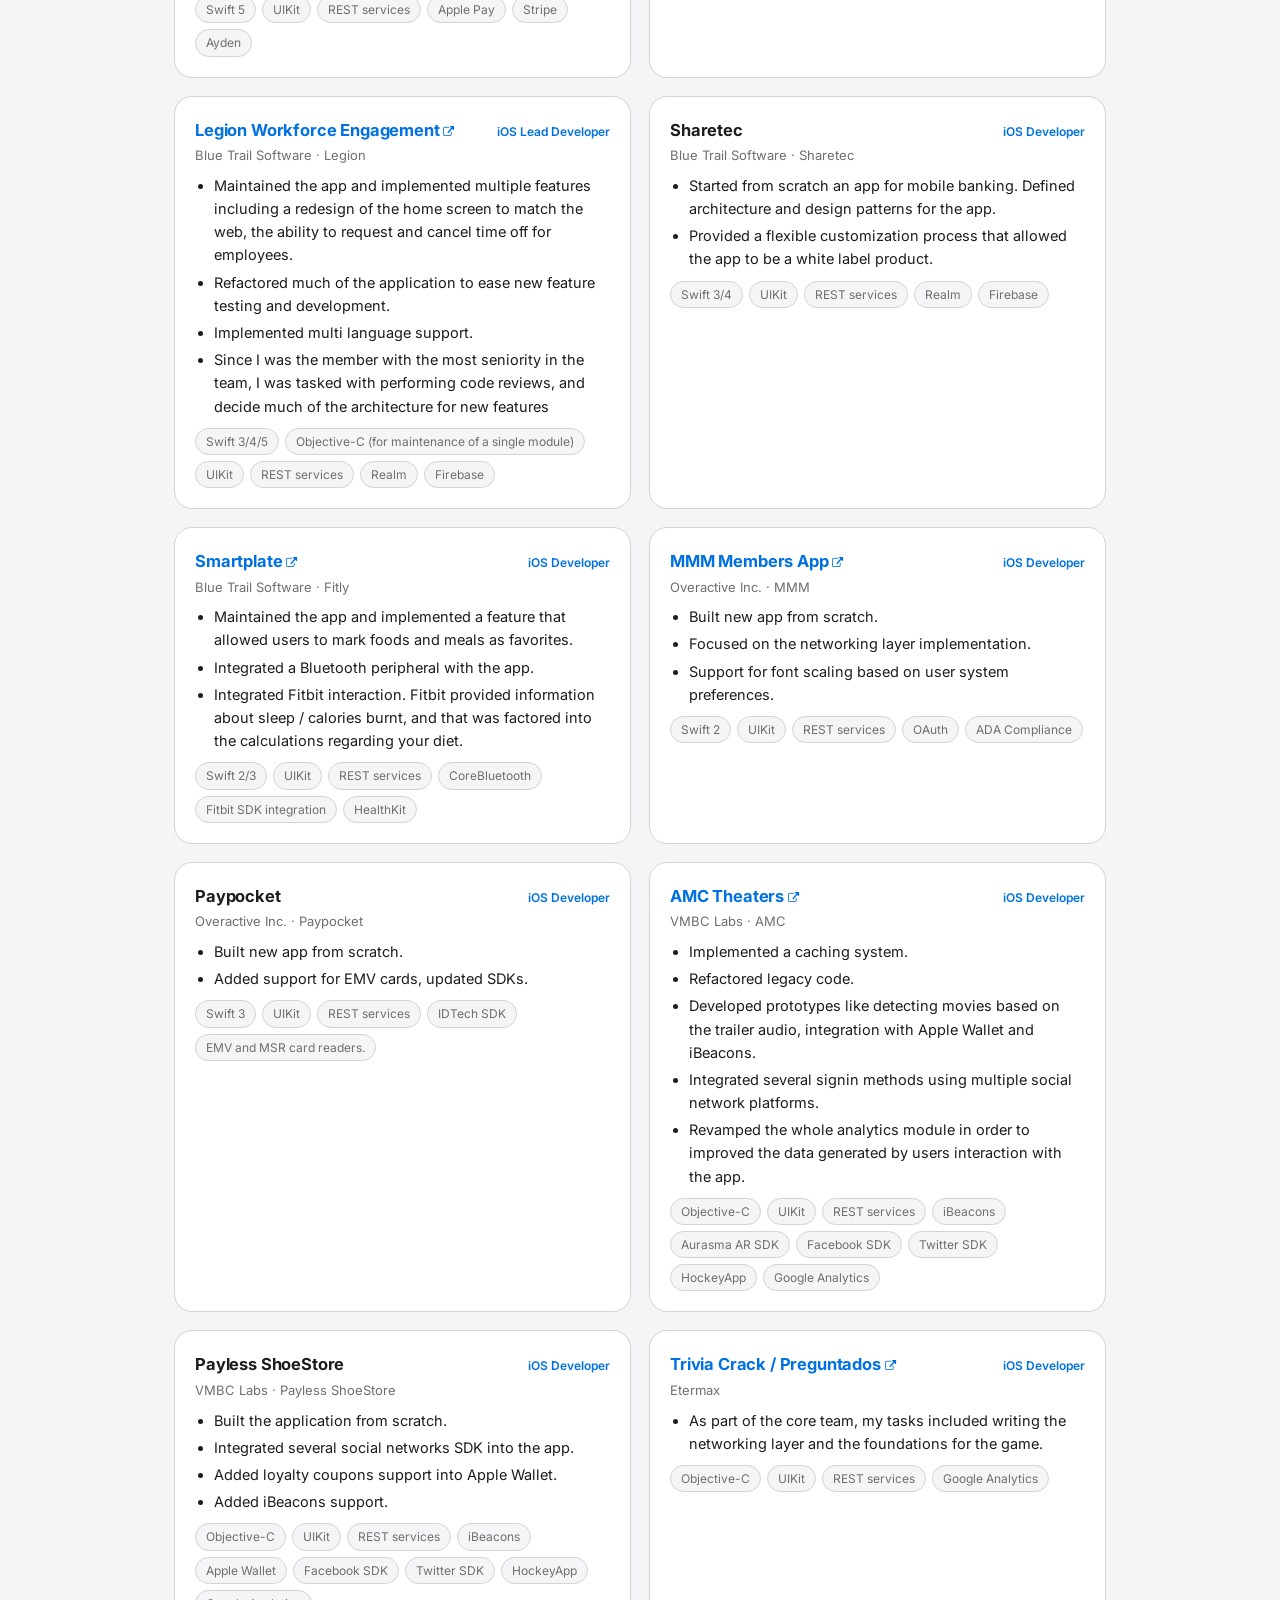
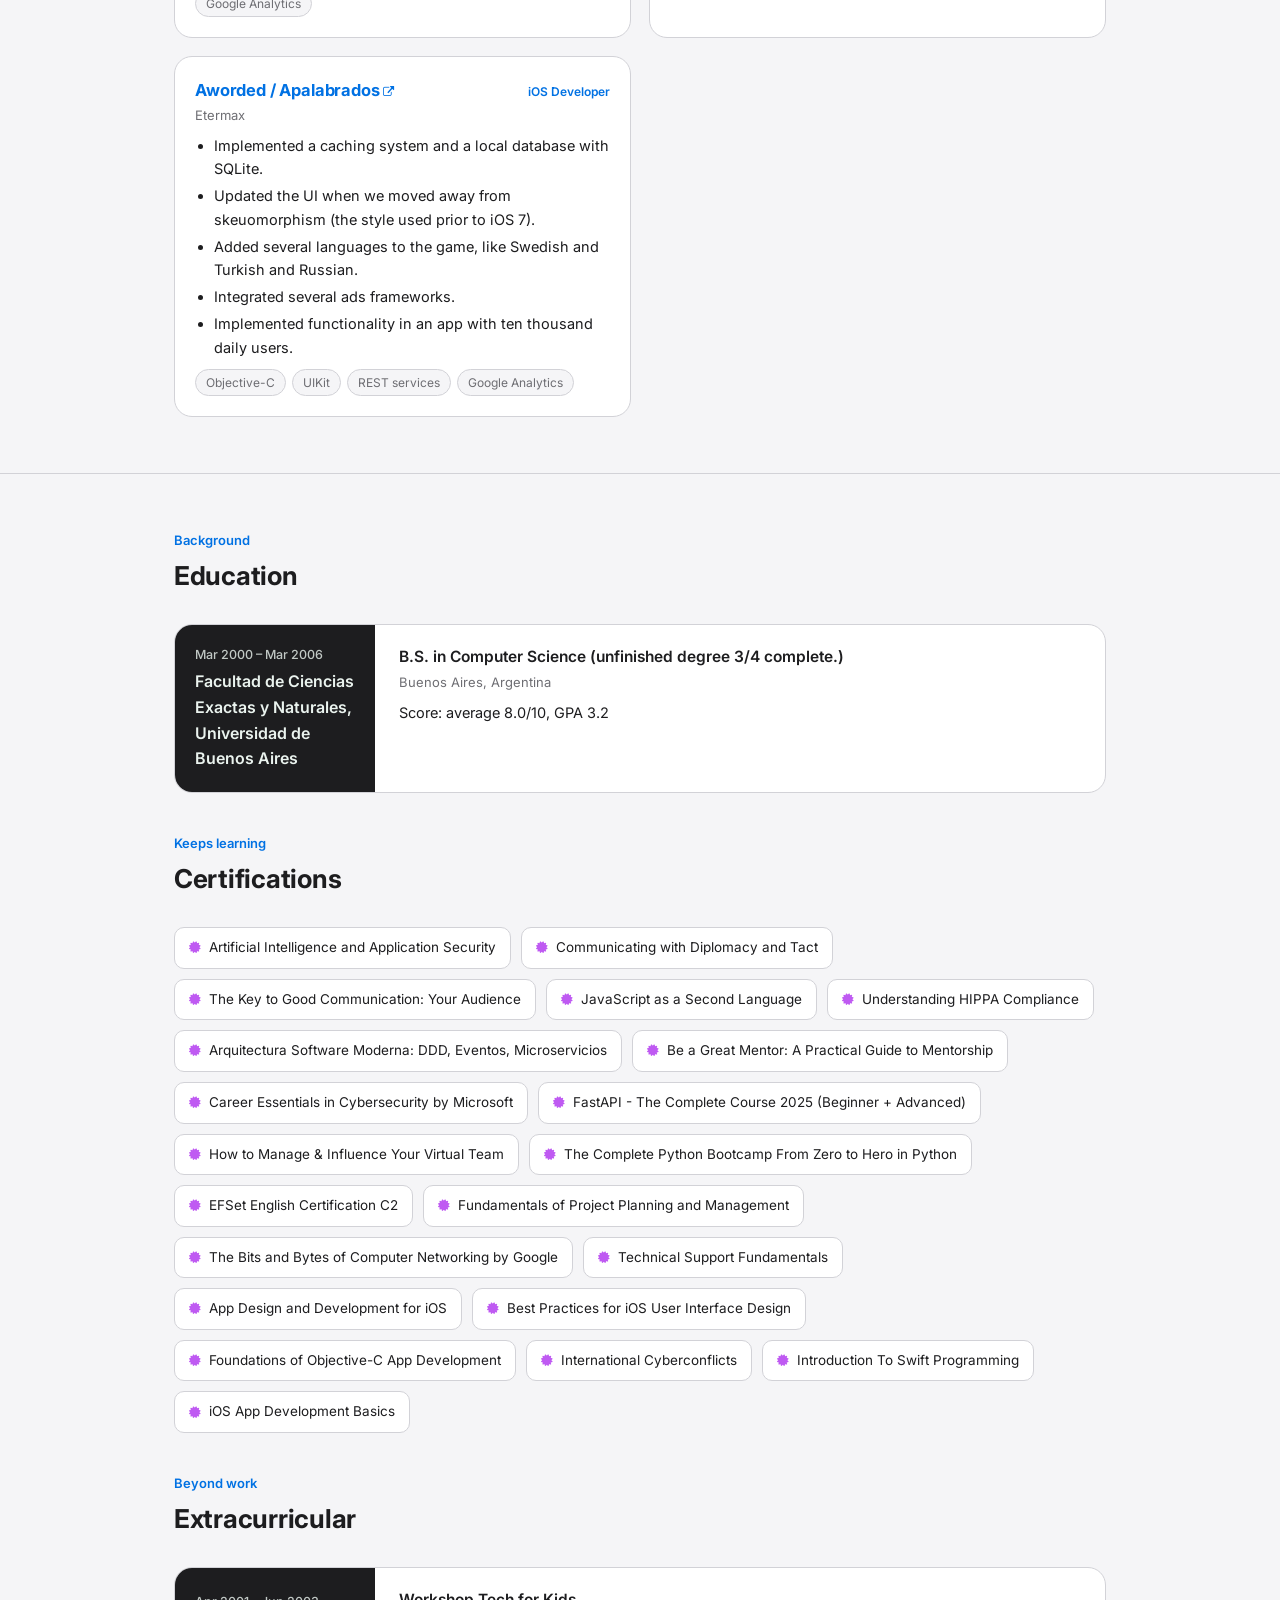
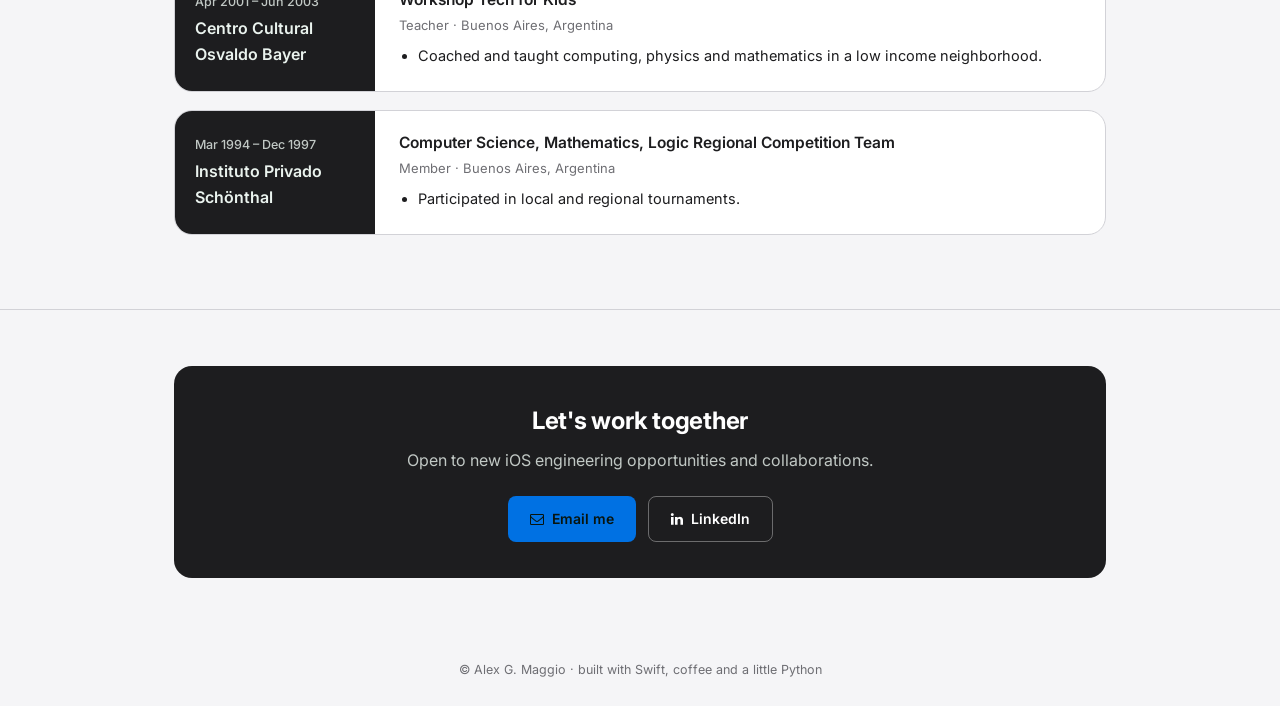
==== commit 4cbb7719: "Updated Amex experience." ====
--- a/index.html
+++ b/index.html
@@ -207,8 +207,7 @@
       <div class="role">Senior iOS Engineer &middot; Swift &amp; SwiftUI</div>
       <div class="contactline">
         <a href="mailto:alexgerman@gmail.com"><i class="fa fa-envelope-o"></i>alexgerman@gmail.com</a>
-        <a href="tel:+54 (911) 5468-2539"><i class="fa fa-phone"></i>+54 (911) 5468-2539</a>
-        <span><i class="fa fa-map-marker"></i>Belgrano, Buenos Aires, Argentina</span>
+        <span><i class="fa fa-map-marker"></i>Buenos Aires, Argentina</span>
         <a href="https://www.linkedin.com/in/alexmaggio/" target="_blank" rel="noopener"><i class="fa fa-linkedin"></i>LinkedIn</a>
       </div>
     </div>
@@ -363,7 +362,7 @@
     
     <div class="exp-card">
       <div class="exp-side">
-        <div class="exp-dates">Feb 2026 &ndash; Present</div>
+        <div class="exp-dates">Feb 2026 &ndash; Dec 2026</div>
         <div class="exp-company">American Express</div>
       </div>
       <div class="exp-body">
